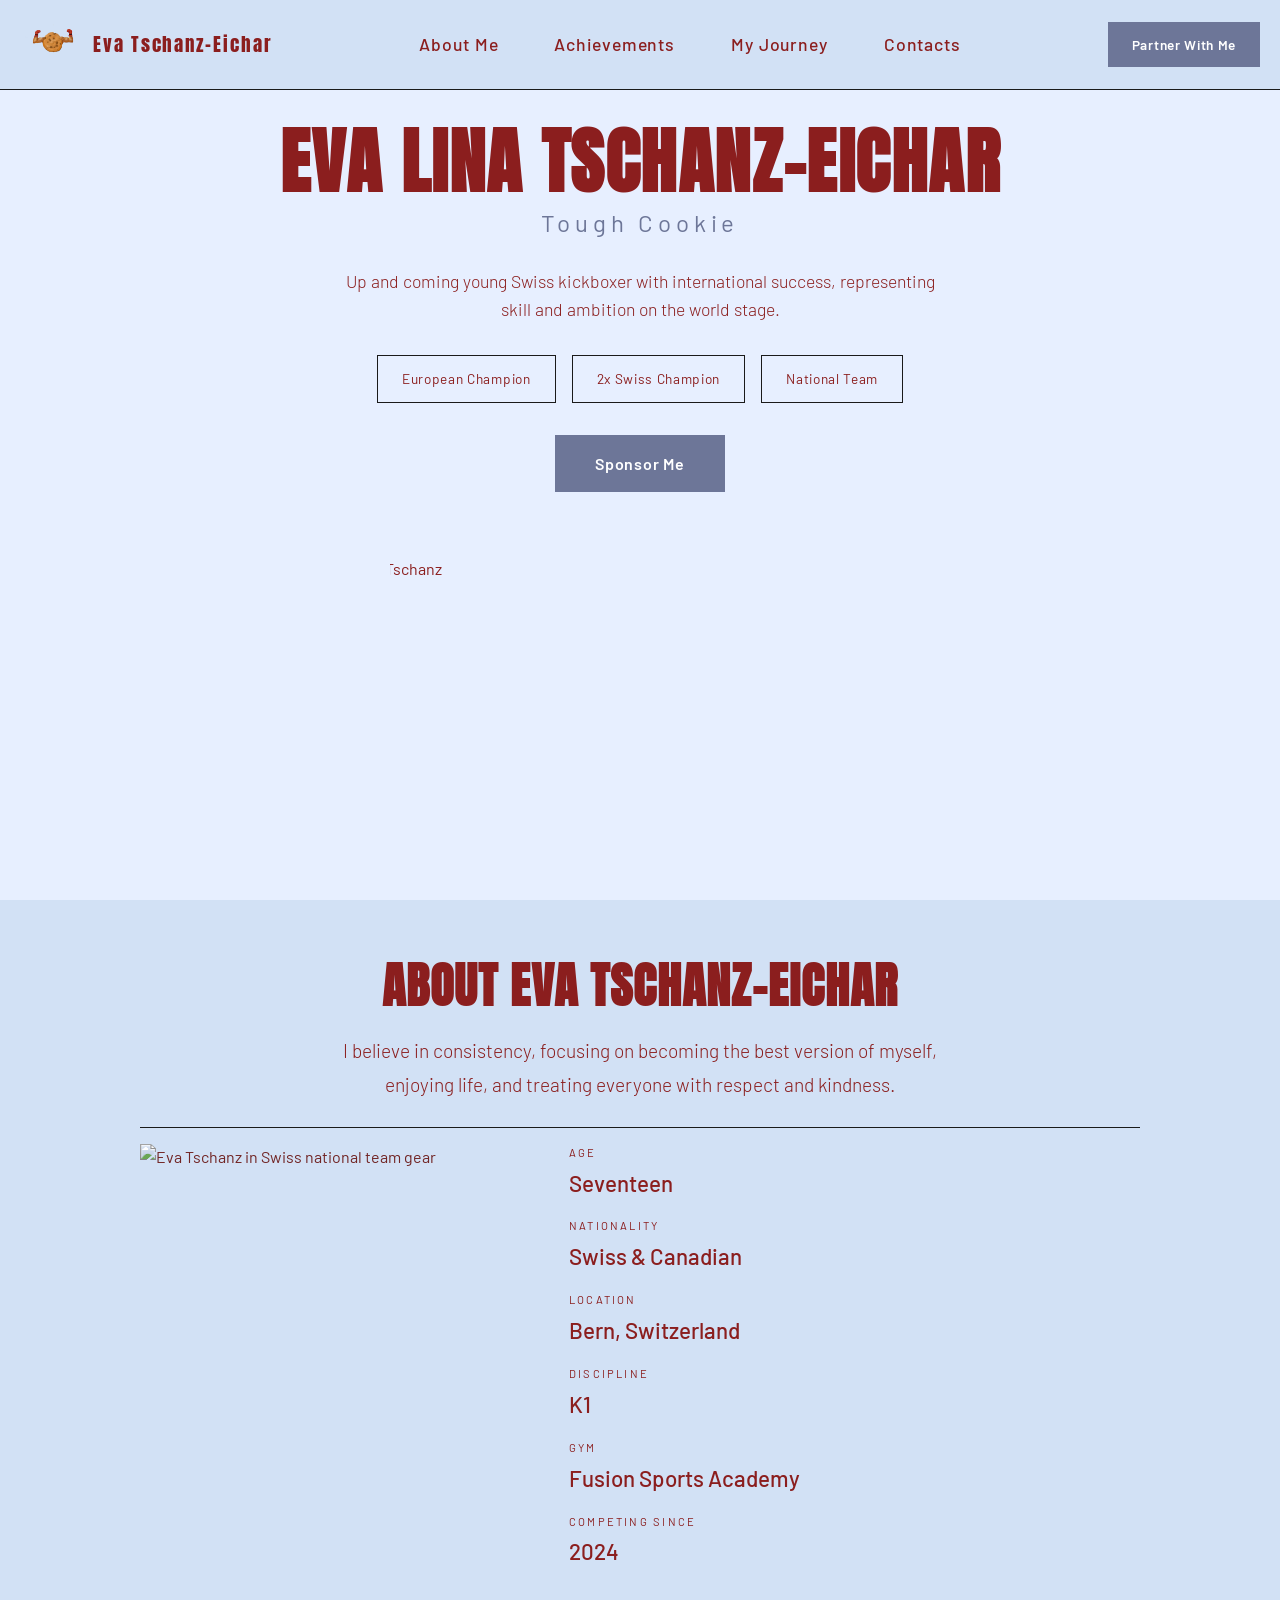
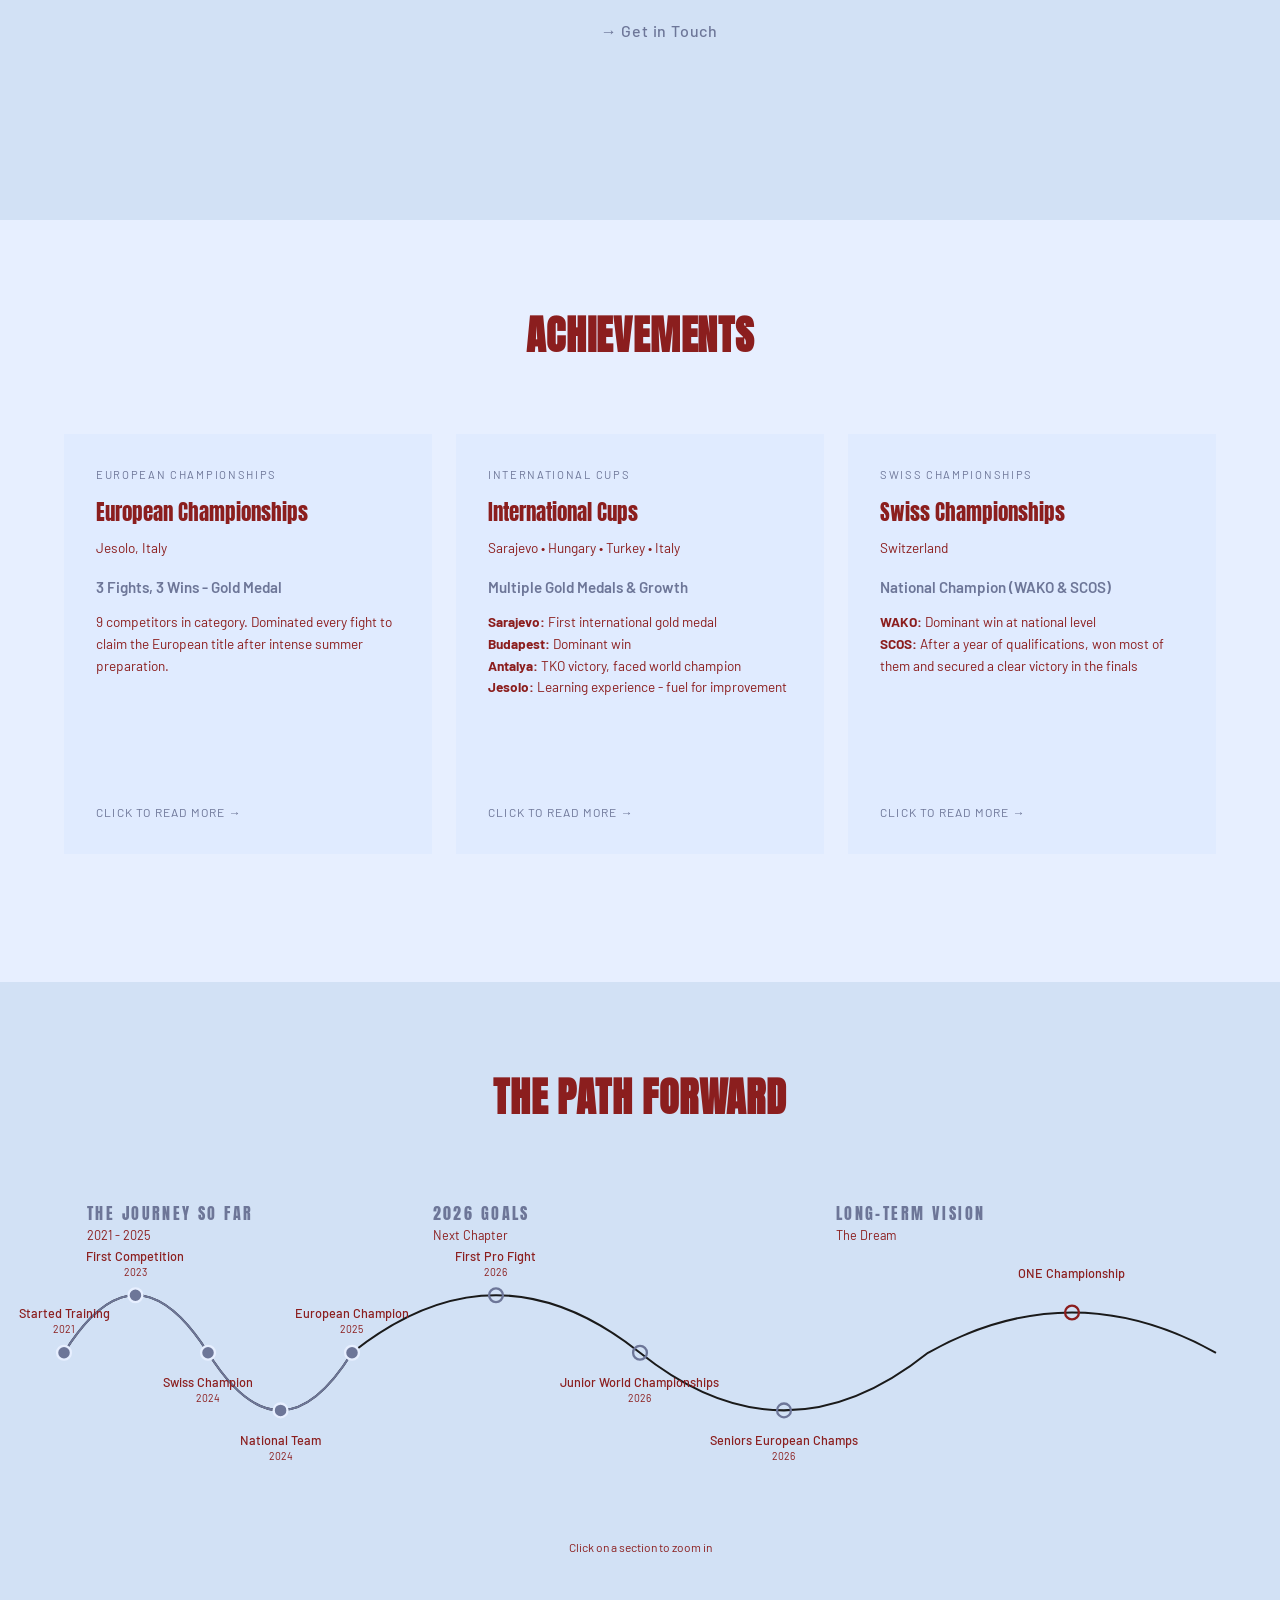
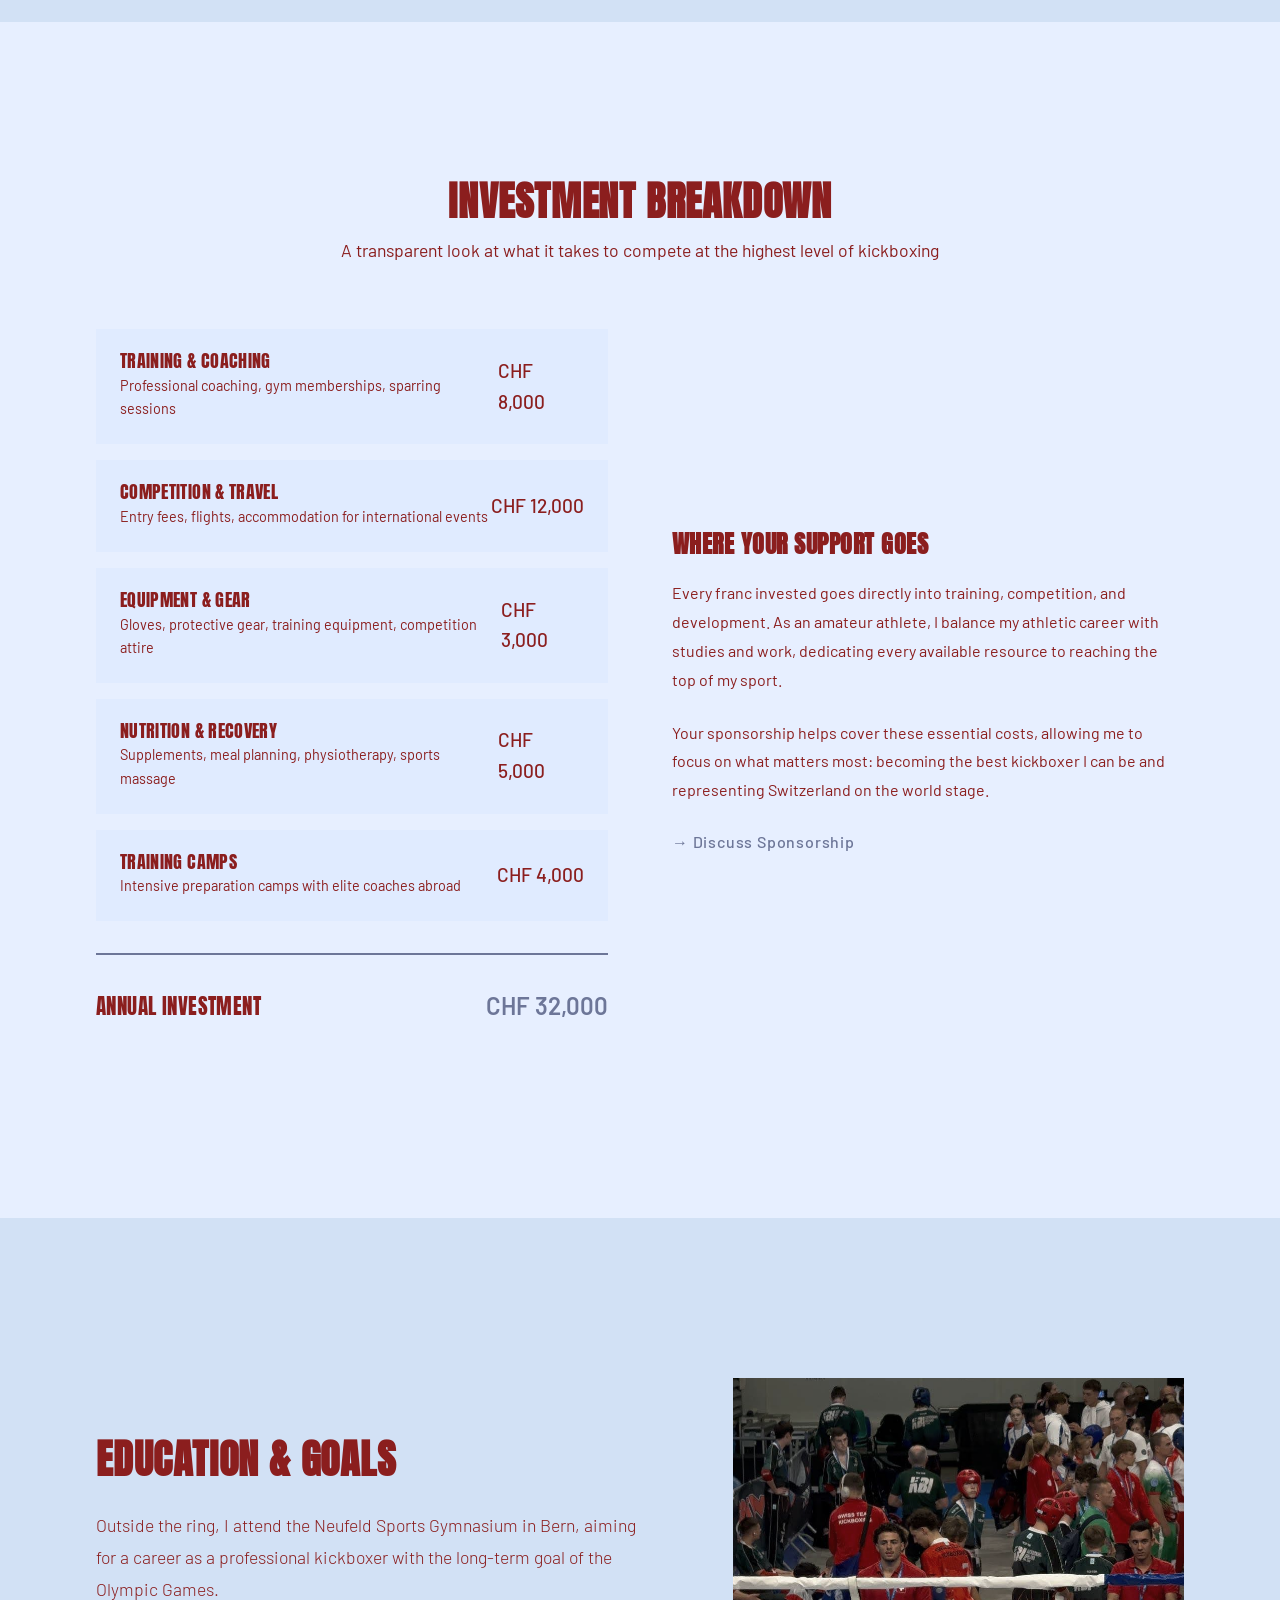
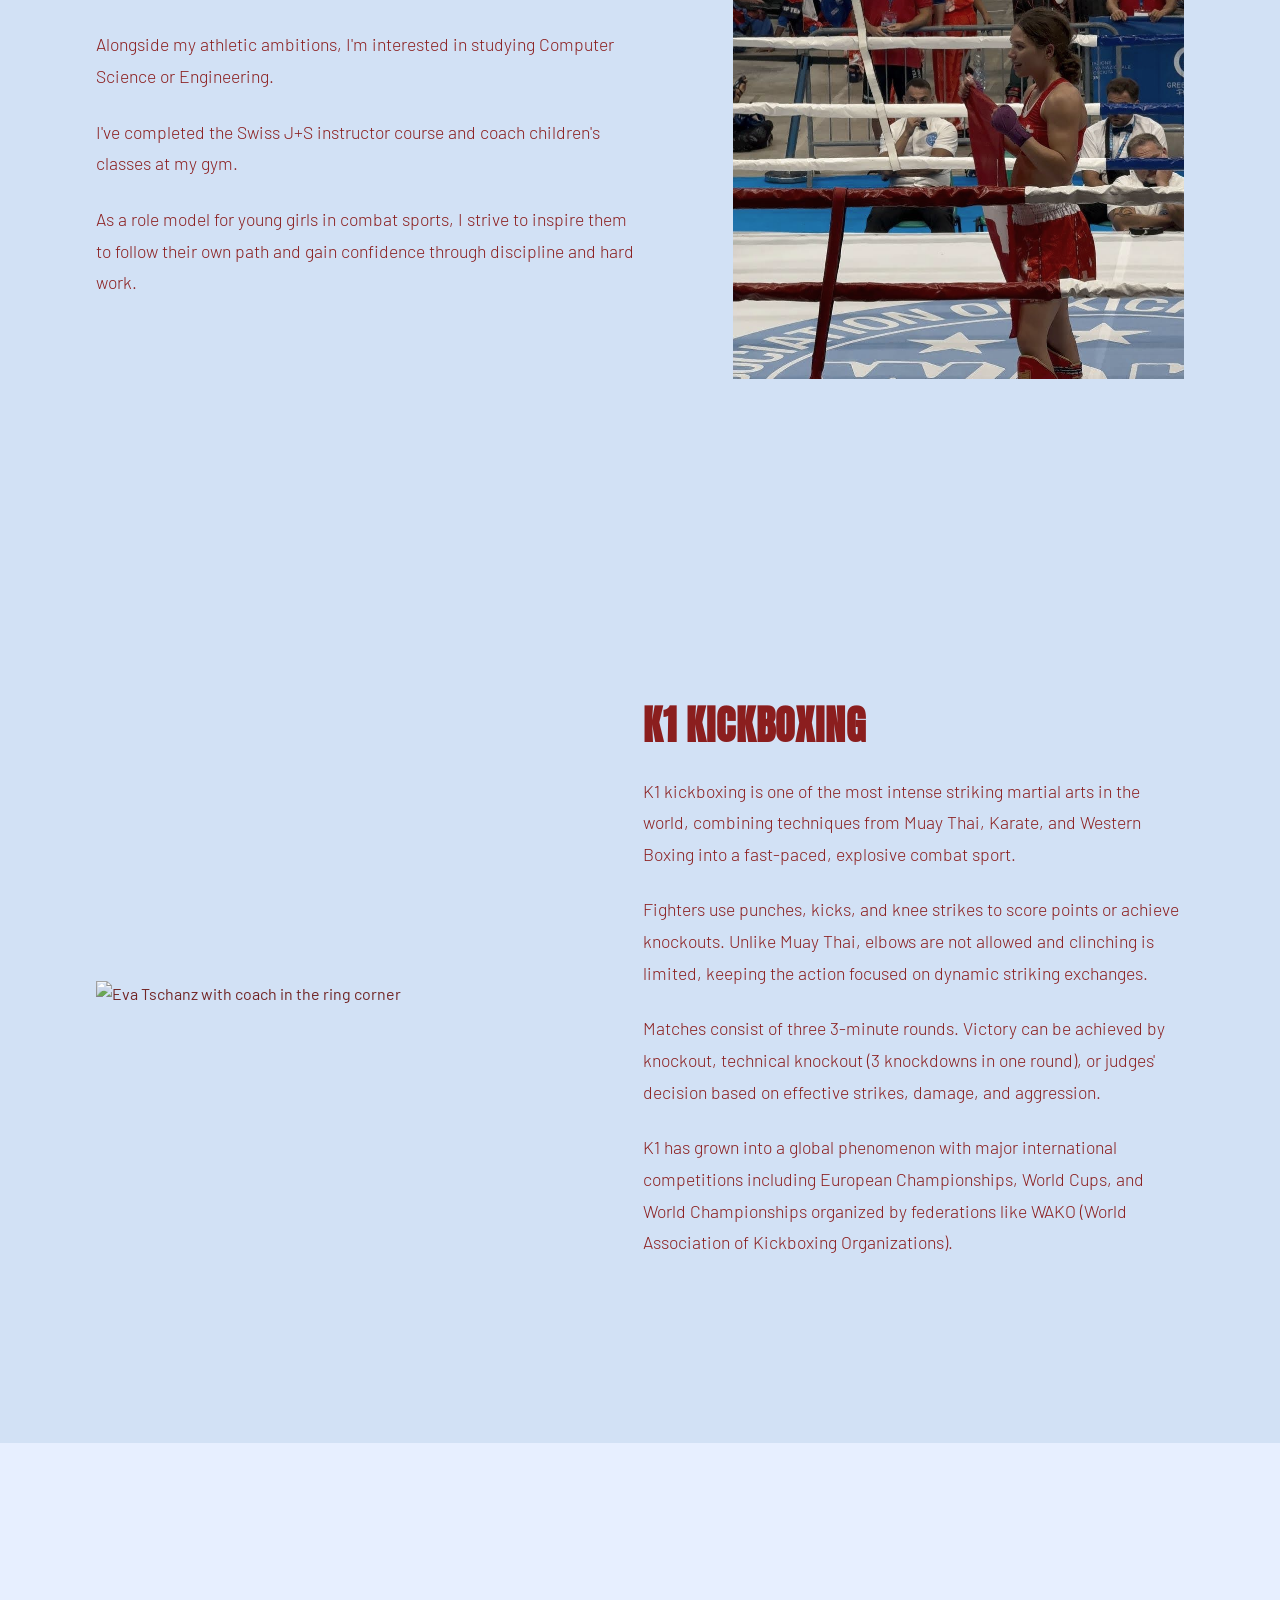
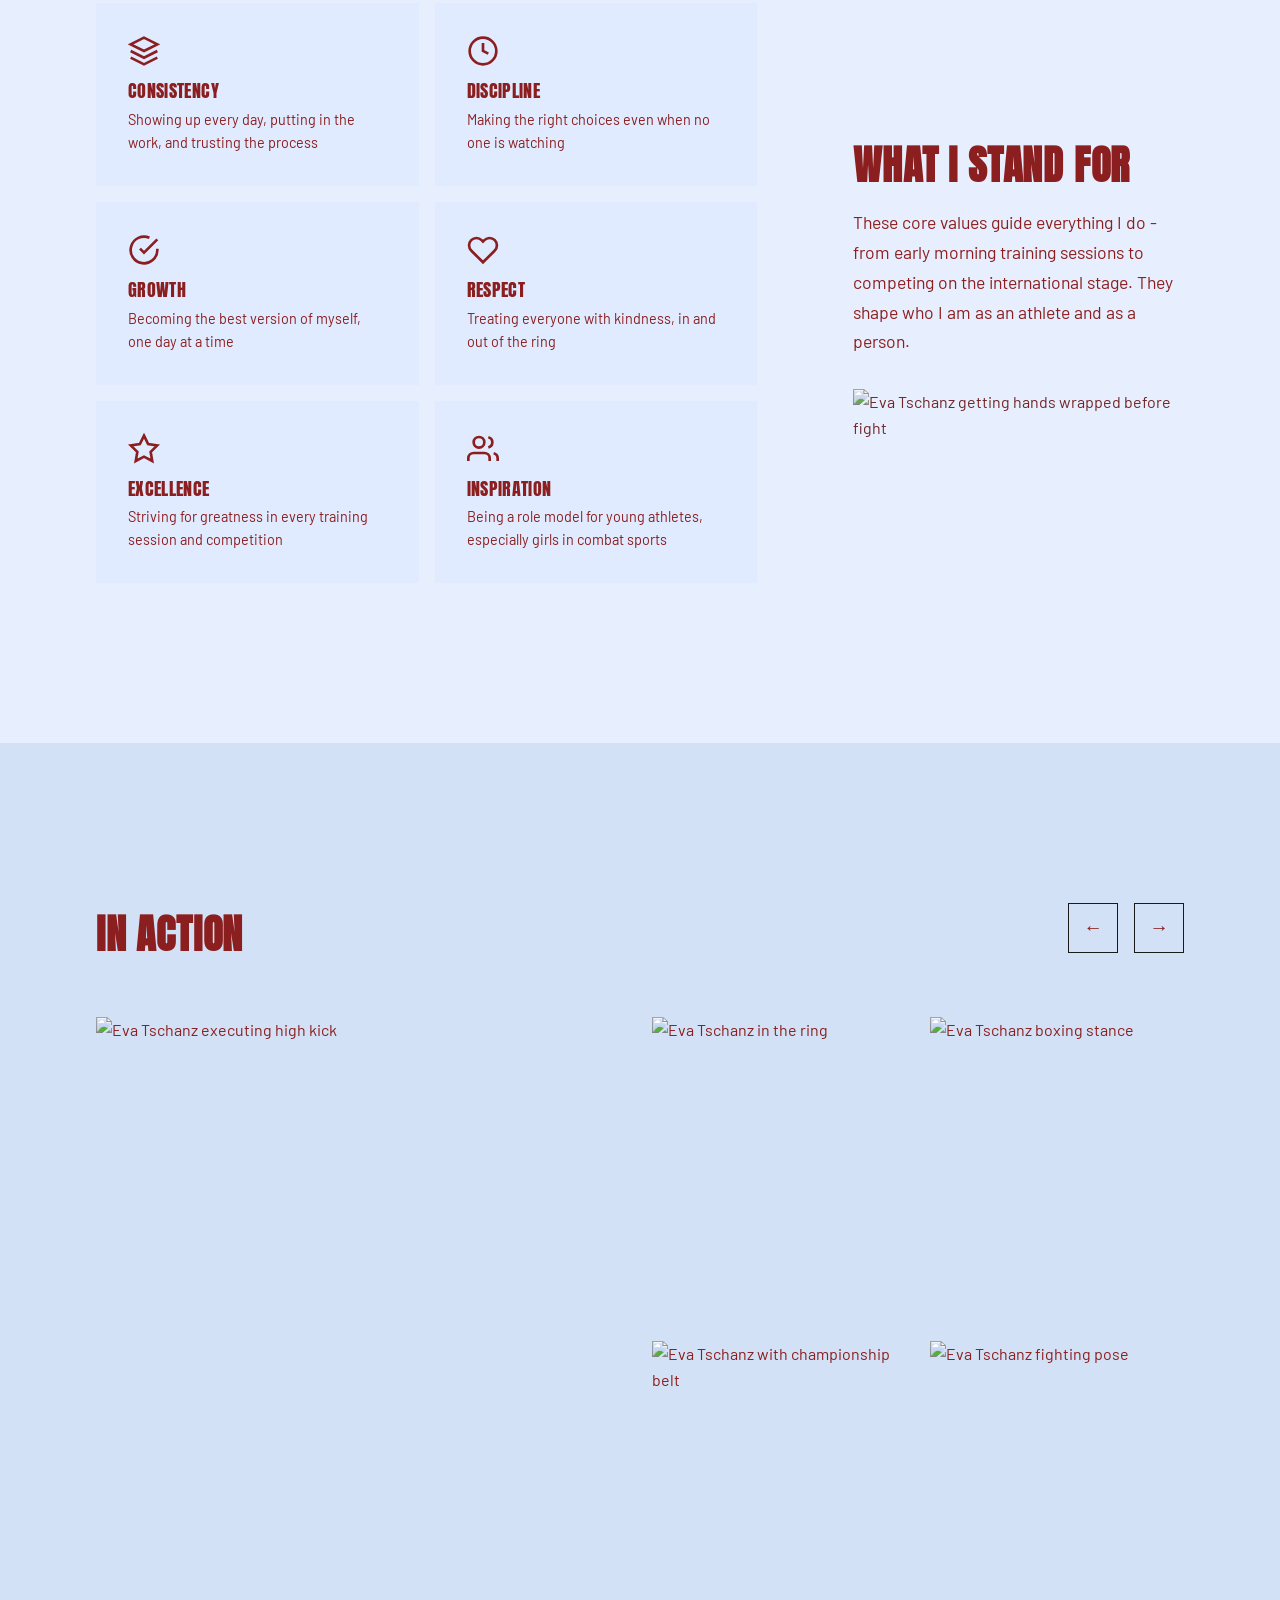
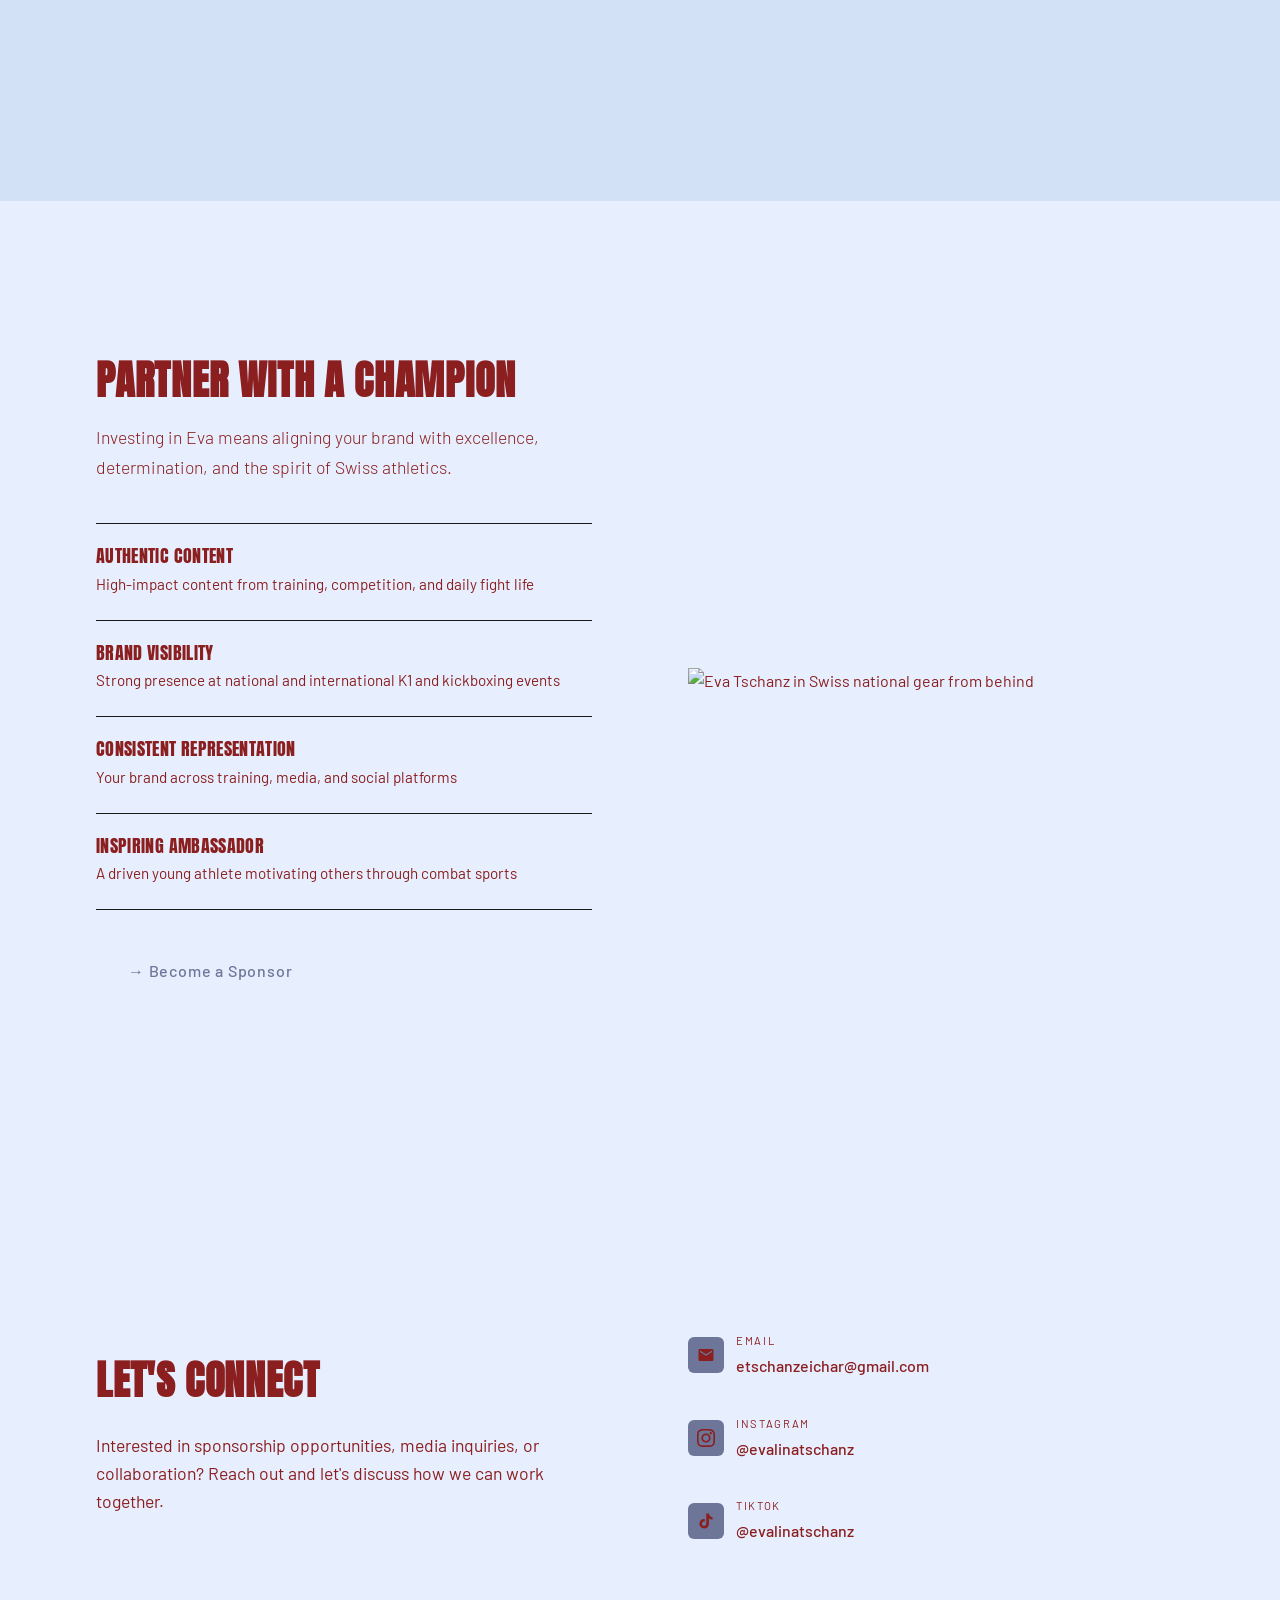
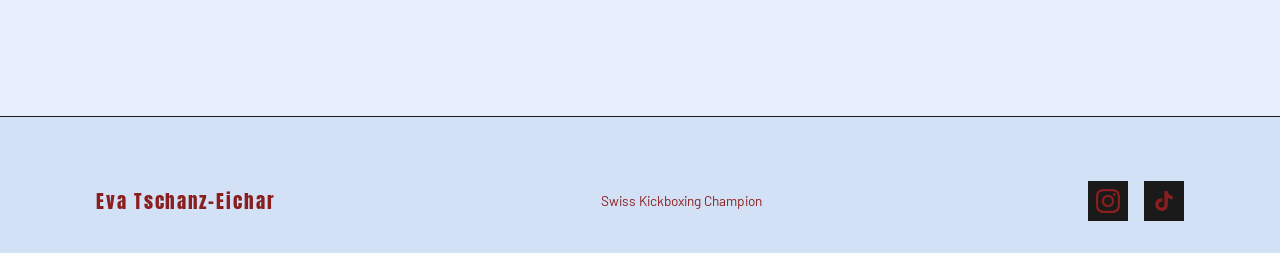
==== index.html @ 2480ad27 "changed cards" ====
<!DOCTYPE html>
<html lang="en">
<head>
    <meta charset="UTF-8">
    <meta name="viewport" content="width=device-width, initial-scale=1.0">
    <title>Eva Tschanz-Eichar | Swiss Kickboxing Champion</title>
    <link rel="preconnect" href="https://fonts.googleapis.com">
    <link rel="preconnect" href="https://fonts.gstatic.com" crossorigin>
    <link href="https://fonts.googleapis.com/css2?family=Anton&family=Barlow:wght@300;400;500;600&display=swap" rel="stylesheet">
    <style>
        :root {
            --black: #e7efff;
            --dark: #e7efff;
            --red: #6d7698;
            --red-dark: #5a6380;
            --blue: #2563eb;
            --blue-dark: #1d4ed8;
            --white: #8B1E1E;
            --gray: #8B1E1E;
            --gray-dark: #1a1a1a;
        }

        * {
            margin: 0;
            padding: 0;
            box-sizing: border-box;
        }

        html {
            scroll-behavior: smooth;
        }

        body {
            font-family: 'Barlow', sans-serif;
            background: var(--black);
            color: var(--white);
            overflow-x: hidden;
            line-height: 1.6;
        }

        /* Typography */
        h1, h2, h3 {
            font-family: 'Anton', sans-serif;
            text-transform: uppercase;
            letter-spacing: 0.02em;
            line-height: 0.95;
        }

        /* Navigation */
        nav {
            position: fixed;
            top: 0;
            left: 0;
            right: 0;
            z-index: 1000;
            padding: 0.75rem 3rem;
            display: flex;
            justify-content: space-between;
            align-items: center;
            background: #d2e1f5;
            border-bottom: 1px solid var(--gray-dark);
        }

        nav.scrolled {
            background: #d2e1f5;
        }

        .logo {
            font-family: 'Anton', sans-serif;
            font-size: 1.2rem;
            letter-spacing: 0.1em;
            display: flex;
            align-items: center;
            gap: 0.5rem;
        }

        .logo .swiss-cross {
            display: none;
        }

        .logo-img {
            height: 65px;
            width: auto;
        }

        .logo .swiss-cross::before,
        .logo .swiss-cross::after {
            content: '';
            position: absolute;
            background: var(--white);
        }

        .logo .swiss-cross::before {
            width: 8px;
            height: 18px;
            top: 5px;
            left: 10px;
        }

        .logo .swiss-cross::after {
            width: 18px;
            height: 8px;
            top: 10px;
            left: 5px;
        }

        .nav-links {
            display: flex;
            list-style: none;
            gap: 3.5rem;
        }

        .nav-links a {
            color: var(--white);
            text-decoration: none;
            font-size: 1.1rem;
            font-weight: 500;
            letter-spacing: 0.05em;
            transition: color 0.3s ease;
        }

        .nav-links a:hover {
            color: var(--red);
        }

        .nav-cta {
            display: inline-block;
            padding: 0.75rem 1.5rem;
            background: var(--red);
            color: white;
            text-decoration: none;
            font-weight: 600;
            font-size: 0.85rem;
            letter-spacing: 0.05em;
            transition: all 0.3s ease;
        }

        .nav-cta:hover {
            background: var(--white);
        }

        .menu-toggle {
            display: none;
        }

        .menu-toggle span {
            width: 25px;
            height: 2px;
            background: var(--white);
            transition: all 0.3s ease;
        }

        .menu-toggle.active span:nth-child(1) {
            transform: rotate(45deg) translate(5px, 5px);
        }

        .menu-toggle.active span:nth-child(2) {
            opacity: 0;
        }

        .menu-toggle.active span:nth-child(3) {
            transform: rotate(-45deg) translate(5px, -5px);
        }

        /* Sidebar Navigation */
        .sidebar-nav {
            position: fixed;
            top: 0;
            left: -300px;
            width: 300px;
            height: 100vh;
            background: #d2e1f5;
            z-index: 1000;
            display: flex;
            flex-direction: column;
            padding: 6rem 2rem 2rem;
            transition: left 0.3s ease;
            border-right: 1px solid var(--gray-dark);
        }

        .sidebar-nav.active {
            left: 0;
        }

        .sidebar-nav a {
            font-family: 'Anton', sans-serif;
            font-size: 1.5rem;
            color: var(--white);
            text-decoration: none;
            text-transform: uppercase;
            letter-spacing: 0.1em;
            padding: 1rem 0;
            border-bottom: 1px solid var(--gray-dark);
            transition: color 0.3s ease;
        }

        .sidebar-nav a:hover {
            color: var(--red);
        }

        .sidebar-nav .sidebar-cta {
            margin-top: 2rem;
            background: var(--red);
            padding: 1rem 2rem;
            text-align: center;
            font-size: 1rem;
            border: none;
        }

        .sidebar-overlay {
            position: fixed;
            top: 0;
            left: 0;
            right: 0;
            bottom: 0;
            background: rgba(0,0,0,0.5);
            z-index: 999;
            opacity: 0;
            visibility: hidden;
            transition: all 0.3s ease;
        }

        .sidebar-overlay.active {
            opacity: 1;
            visibility: visible;
        }

        /* Hero Section */
        .hero {
            min-height: 100vh;
            display: flex;
            flex-direction: column;
            padding: 8rem 4rem 0;
            position: relative;
            overflow: visible;
        }

        .hero-top {
            display: flex;
            flex-direction: column;
            align-items: center;
            text-align: center;
            margin-bottom: 0;
        }

        .hero-title {
            font-size: clamp(2.5rem, 6vw, 4.5rem);
            margin-bottom: 0.5rem;
            opacity: 0;
            animation: slideUp 0.8s ease 0.3s forwards;
        }

        .hero-subtitle {
            font-size: 1.5rem;
            font-weight: 400;
            letter-spacing: 0.2em;
            color: var(--red);
            margin-bottom: 1.5rem;
            opacity: 0;
            animation: slideUp 0.8s ease 0.5s forwards;
        }

        .hero-tagline {
            font-size: 1.1rem;
            font-weight: 300;
            color: var(--gray);
            max-width: 600px;
            line-height: 1.6;
            opacity: 0;
            animation: slideUp 0.8s ease 0.7s forwards;
        }

        .hero-bottom {
            display: flex;
            justify-content: center;
            align-items: center;
            margin-bottom: 4rem;
            margin-top: 4rem;
        }

        .hero-image-left,
        .hero-image-right {
            opacity: 0;
            animation: slideUp 0.8s ease 1.3s forwards;
            position: relative;
        }

        .hero-image-left::after,
        .hero-image-right::after {
            display: none;
        }

        .hero-image-left {
            max-width: 500px;
            width: 100%;
            overflow: hidden;
        }

        .hero-image-left img,
        .hero-image-right img {
            width: 120%;
            height: auto;
            display: block;
            margin-left: -10%;
            object-fit: cover;
        }

        .flipped {
            transform: scaleX(-1);
        }

        .hero-center {
            display: flex;
            flex-direction: column;
            align-items: center;
            text-align: center;
        }

        .hero-badges {
            display: flex;
            flex-direction: row;
            gap: 1rem;
            margin-bottom: 2rem;
            margin-top: 2rem;
            justify-content: center;
            opacity: 0;
            animation: slideUp 0.8s ease 0.9s forwards;
        }

        .hero-badge {
            padding: 0.75rem 1.5rem;
            border: 1px solid var(--gray-dark);
            font-size: 0.85rem;
            letter-spacing: 0.05em;
            color: var(--white);
        }

        .hero-cta {
            display: inline-block;
            padding: 1rem 2.5rem;
            background: var(--red);
            color: white;
            text-decoration: none;
            font-weight: 600;
            font-size: 1rem;
            letter-spacing: 0.05em;
            transition: all 0.3s ease;
            opacity: 0;
            animation: slideUp 0.8s ease 1.1s forwards;
        }

        .hero-cta:hover {
            background: var(--white);
        }

        .hero-image {
            position: relative;
            display: flex;
            align-items: center;
            justify-content: center;
            overflow: hidden;
        }

        .hero-image img {
            height: 100%;
            width: 100%;
            object-fit: cover;
            object-position: top center;
            opacity: 0;
            animation: fadeIn 1.2s ease 0.2s forwards;
        }

        .hero-image::before {
            content: '';
            position: absolute;
            top: 0;
            left: 0;
            right: 0;
            bottom: 0;
            background: linear-gradient(to right, var(--black) 0%, transparent 30%);
            z-index: 1;
        }

        .hero-scroll {
            position: absolute;
            bottom: 3rem;
            left: 6rem;
            display: flex;
            align-items: center;
            gap: 1rem;
            font-size: 0.75rem;
            letter-spacing: 0.2em;
            text-transform: uppercase;
            color: var(--gray);
            opacity: 0;
            animation: slideUp 0.8s ease 1.2s forwards;
        }

        .scroll-line {
            width: 60px;
            height: 1px;
            background: var(--gray);
            position: relative;
            overflow: hidden;
        }

        .scroll-line::after {
            content: '';
            position: absolute;
            width: 20px;
            height: 100%;
            background: var(--red);
            animation: scrollPulse 2s ease infinite;
        }

        @keyframes scrollPulse {
            0%, 100% { left: -20px; }
            50% { left: 60px; }
        }

        /* Alternate Section Variant (slightly lighter dark) */
        .section-alt {
            background: #d2e1f5;
        }

        /* Content Section (for standalone text sections) */
        .content-section {
            padding: 6rem 6rem;
            max-width: 900px;
            margin: 0 auto;
        }

        .content-section h2 {
            font-size: clamp(1.8rem, 4vw, 2.5rem);
            margin-bottom: 2rem;
        }

        .content-section p {
            font-size: 1.1rem;
            font-weight: 300;
            color: var(--gray);
            margin-bottom: 1.5rem;
            line-height: 1.8;
        }

        /* Full-width Section (background spans full screen, content centered) */
        .section-fullwidth {
            width: 100%;
            padding: 6rem 6rem;
        }

        .section-fullwidth-content {
            max-width: 900px;
            margin: 0 auto;
        }

        .section-fullwidth h2 {
            font-size: clamp(1.8rem, 4vw, 2.5rem);
            margin-bottom: 2rem;
        }

        .section-fullwidth p {
            font-size: 1.1rem;
            font-weight: 300;
            color: var(--gray);
            margin-bottom: 1.5rem;
            line-height: 1.8;
        }

        /* Timeline Section */
        .timeline {
            padding: 6rem 4rem;
            overflow: visible;
            position: relative;
        }

        .timeline-header {
            text-align: center;
            margin-bottom: 1rem;
        }

        .timeline-title {
            font-size: clamp(1.8rem, 4vw, 2.5rem);
        }

        .timeline-container {
            position: relative;
            width: 100%;
            max-width: 1400px;
            margin: 0 auto;
            margin-top: 4rem;
        }

        .timeline-svg {
            width: 100%;
            height: auto;
            display: block;
            overflow: visible;
        }

        .timeline-path {
            fill: none;
            stroke: var(--gray-dark);
            stroke-width: 2;
            vector-effect: non-scaling-stroke;
        }

        .timeline-path-highlight {
            fill: none;
            stroke: var(--red);
            stroke-width: 2;
            vector-effect: non-scaling-stroke;
            stroke-dasharray: 1000;
            stroke-dashoffset: 1000;
            animation: drawPath 3s ease forwards;
        }

        @keyframes drawPath {
            to {
                stroke-dashoffset: 0;
            }
        }

        /* Section clickable areas */
        .timeline-section-area {
            fill: transparent;
            cursor: pointer;
            transition: fill 0.3s ease;
        }

        .timeline-section-area:hover {
            fill: rgba(255, 255, 255, 0.03);
        }

        /* Section titles */
        .timeline-section-title {
            font-family: 'Anton', sans-serif;
            font-size: 14px;
            letter-spacing: 0.15em;
            text-transform: uppercase;
            fill: var(--red);
        }

        .timeline-section-subtitle {
            font-size: 11px;
            fill: var(--gray);
        }

        /* Timeline points */
        .timeline-point-dot {
            fill: var(--red);
            stroke: var(--black);
            stroke-width: 2;
            cursor: pointer;
            transition: transform 0.3s ease;
            transform-origin: center;
            transform-box: fill-box;
        }

        .timeline-point-dot:hover {
            transform: scale(1.3);
            filter: drop-shadow(0 0 8px var(--red));
        }

        .timeline-point-dot.future {
            fill: transparent;
            stroke: var(--red);
            stroke-width: 2;
        }

        .timeline-point-dot.goal {
            fill: transparent;
            stroke: var(--gray);
            stroke-width: 2;
        }

        .timeline-point-label {
            font-size: 11px;
            fill: var(--white);
            font-weight: 500;
        }

        .timeline-point-year {
            font-size: 9px;
            fill: var(--gray);
        }

        .timeline-point-label.goal-label {
            fill: var(--gray);
        }

        /* Zoom controls */
        .timeline-zoom-hint {
            position: absolute;
            bottom: -2rem;
            left: 50%;
            transform: translateX(-50%);
            font-size: 0.75rem;
            color: var(--gray);
            opacity: 1;
            transition: opacity 0.3s ease;
            pointer-events: none;
        }

        .timeline-container.zoomed .timeline-zoom-hint {
            opacity: 0;
        }

        .timeline-zoom-out {
            position: absolute;
            top: -3rem;
            right: 0;
            background: var(--red);
            color: var(--white);
            border: none;
            padding: 0.5rem 1rem;
            font-size: 0.75rem;
            font-family: inherit;
            text-transform: uppercase;
            letter-spacing: 0.1em;
            cursor: pointer;
            opacity: 0;
            visibility: hidden;
            transition: all 0.3s ease;
            z-index: 20;
        }

        .timeline-container.zoomed .timeline-zoom-out {
            opacity: 1;
            visibility: visible;
        }

        .timeline-zoom-out:hover {
            background: var(--red-dark);
        }

        /* Timeline navigation arrows */
        .timeline-nav {
            position: absolute;
            top: 50%;
            transform: translateY(-50%);
            background: var(--red);
            color: var(--white);
            border: none;
            width: 40px;
            height: 40px;
            font-size: 1.25rem;
            cursor: pointer;
            opacity: 0;
            visibility: hidden;
            transition: all 0.3s ease;
            z-index: 20;
            display: flex;
            align-items: center;
            justify-content: center;
        }

        .timeline-nav:hover {
            background: var(--red-dark);
        }

        .timeline-nav:disabled {
            background: var(--gray-dark);
            cursor: not-allowed;
            opacity: 0.5 !important;
        }

        .timeline-nav-prev {
            left: 0;
        }

        .timeline-nav-next {
            right: 0;
        }

        .timeline-container.zoomed .timeline-nav {
            opacity: 1;
            visibility: visible;
        }

        .timeline-container.zoomed .timeline-nav:disabled {
            visibility: visible;
        }

        /* SVG zoom states */
        .timeline-svg {
            transition: transform 0.5s ease;
            transform-origin: center center;
        }

        .timeline-container.zoomed.zoom-section-1 .timeline-svg {
            transform: scale(2.2) translateX(28%) translateY(5%);
        }

        .timeline-container.zoomed.zoom-section-2 .timeline-svg {
            transform: scale(2.2) translateX(-5%) translateY(5%);
        }

        .timeline-container.zoomed.zoom-section-3 .timeline-svg {
            transform: scale(2.2) translateX(-25%) translateY(5%);
        }

        .goal-items {
            font-size: 0.85rem;
            color: var(--gray);
            line-height: 1.8;
        }

        /* About Section */
        .about {
            padding: 4rem 6rem 10rem;
            display: flex;
            justify-content: center;
            align-items: center;
            position: relative;
            background: #d2e1f5;
        }

        .about-card {
            padding: 0;
            max-width: 1000px;
            width: 100%;
            position: relative;
            z-index: 1;
        }

        .about-header {
            text-align: center;
            margin-bottom: 1.5rem;
        }

        .about-icon {
            width: 60px;
            height: 60px;
            background: var(--red);
            border-radius: 50%;
            display: flex;
            align-items: center;
            justify-content: center;
            margin: 0 auto 2rem;
            color: var(--white);
        }

        .about-icon svg {
            width: 28px;
            height: 28px;
        }

        .section-label {
            font-size: 0.8rem;
            font-weight: 600;
            letter-spacing: 0.3em;
            text-transform: uppercase;
            color: var(--red);
            margin-bottom: 1.5rem;
            display: flex;
            align-items: center;
            gap: 1rem;
        }

        .section-label::before {
            content: '';
            width: 40px;
            height: 2px;
            background: var(--red);
        }

        .about-title {
            font-size: clamp(2rem, 5vw, 3rem);
            margin-bottom: 1.5rem;
        }

        .about-text {
            font-size: 1.2rem;
            font-weight: 300;
            color: var(--gray);
            max-width: 600px;
            margin-left: auto;
            margin-right: auto;
            line-height: 1.8;
        }

        .about-bottom {
            display: grid;
            grid-template-columns: 1fr 1.5fr;
            gap: 3rem;
            align-items: start;
            padding-top: 1rem;
            border-top: 1px solid var(--gray-dark);
        }

        .about-image img {
            width: 100%;
            aspect-ratio: 3/4;
            object-fit: cover;
            filter: grayscale(30%);
            transition: all 0.5s ease;
        }

        .about-image img:hover {
            filter: grayscale(0%);
        }

        .about-info {
            text-align: left;
        }

        .about-details {
            display: flex;
            flex-direction: column;
            gap: 1rem;
        }

        .detail-item {
            display: flex;
            flex-direction: column;
            gap: 0.25rem;
            text-align: left;
        }

        .detail-label {
            font-size: 0.7rem;
            letter-spacing: 0.2em;
            text-transform: uppercase;
            color: var(--gray);
        }

        .detail-value {
            font-size: 1.4rem;
            font-weight: 500;
        }

        .about-cta {
            display: block;
            background: transparent;
            color: #6d7698;
            padding: 1rem 0;
            text-decoration: none;
            font-weight: 500;
            font-size: 1rem;
            letter-spacing: 0.05em;
            margin-top: 2rem;
            margin-left: 2rem;
            transition: all 0.3s ease;
            border: none;
        }

        .about-cta:hover {
            color: var(--red);
        }

        /* Values Section */
        .values {
            padding: 10rem 6rem;
            background: var(--dark);
        }

        .values-content {
            display: grid;
            grid-template-columns: 2fr 1fr;
            gap: 6rem;
            align-items: center;
        }

        .values-grid {
            display: grid;
            grid-template-columns: repeat(2, 1fr);
            gap: 1rem;
        }

        .value-item {
            padding: 2rem;
            background: hsl(220, 100%, 94%);
        }

        .value-item:nth-child(2n) {
        }

        .value-item:nth-child(5),
        .value-item:nth-child(6) {
        }

        .value-icon {
            width: 32px;
            height: 32px;
            color: var(--white);
            margin-bottom: 1rem;
        }

        .value-icon svg {
            width: 32px;
            height: 32px;
        }

        .value-item h3 {
            font-size: 1.1rem;
            font-weight: 500;
            margin-bottom: 0.5rem;
            color: var(--white);
        }

        .value-item p {
            font-size: 0.9rem;
            color: var(--gray);
            line-height: 1.6;
        }

        .values-text h2 {
            font-size: clamp(1.8rem, 4vw, 2.5rem);
            margin-bottom: 1.5rem;
        }

        .values-text p {
            font-size: 1.1rem;
            color: var(--gray);
            line-height: 1.7;
            margin-bottom: 2rem;
        }

        .values-link {
            display: inline-block;
            color: var(--white);
            text-decoration: none;
            font-size: 1rem;
            font-weight: 400;
            transition: color 0.3s ease;
        }

        .values-link:hover {
            color: var(--red);
        }

        .values-image {
            margin-top: 2rem;
            max-width: 100%;
        }

        .values-image img {
            width: 100%;
            aspect-ratio: 4/3;
            object-fit: cover;
            filter: grayscale(30%);
            transition: filter 0.3s ease;
        }

        .values-image img:hover {
            filter: grayscale(0%);
        }

        /* Kickboxing Section */
        .kickboxing {
            padding: 10rem 6rem;
            display: grid;
            grid-template-columns: 1fr 1.2fr;
            gap: 6rem;
            align-items: center;
        }

        .kickboxing-content {
            position: relative;
            z-index: 1;
        }

        .kickboxing-title {
            font-size: clamp(1.8rem, 4vw, 2.5rem);
            margin-bottom: 2rem;
        }

        .kickboxing-text {
            font-size: 1.1rem;
            font-weight: 300;
            color: var(--gray);
            margin-bottom: 1.5rem;
            line-height: 1.8;
        }

        .kickboxing-image {
            position: relative;
        }

        .kickboxing-image img {
            width: 100%;
            aspect-ratio: 3/4;
            object-fit: cover;
            filter: grayscale(30%);
            transition: all 0.5s ease;
        }

        .kickboxing-image img:hover {
            filter: grayscale(0%);
            transform: scale(1.02);
        }

        /* Education Section */
        .education {
            padding: 10rem 6rem;
            display: grid;
            grid-template-columns: 1.2fr 1fr;
            gap: 6rem;
            align-items: center;
        }

        .education-content {
            position: relative;
            z-index: 1;
        }

        .education-title {
            font-size: clamp(1.8rem, 4vw, 2.5rem);
            margin-bottom: 2rem;
        }

        .education-text {
            font-size: 1.1rem;
            font-weight: 300;
            color: var(--gray);
            margin-bottom: 1.5rem;
            line-height: 1.8;
        }

        .education-image {
            position: relative;
        }

        .education-image img {
            width: 100%;
            aspect-ratio: 3/4;
            object-fit: cover;
            filter: grayscale(30%);
            transition: all 0.5s ease;
        }

        .education-image img:hover {
            filter: grayscale(0%);
            transform: scale(1.02);
        }

        /* Achievements Section */
        .achievements {
            padding: 6rem 0;
            background: var(--dark);
            position: relative;
            overflow: hidden;
        }

        .achievements-header {
            text-align: center;
            padding: 0 2rem;
            margin-bottom: 3rem;
        }

        .achievements-title {
            font-size: clamp(1.8rem, 4vw, 2.5rem);
        }

        .achievements-carousel {
            display: flex;
            gap: 1.5rem;
            padding: 2rem 4rem;
            justify-content: center;
        }

        .achievement-card {
            flex: 1;
            min-height: 420px;
            background: hsl(220, 100%, 94%);
            border: none;
            padding: 2rem;
            cursor: pointer;
            transition: all 0.3s ease;
            position: relative;
            display: flex;
            flex-direction: column;
        }

        .achievement-card:hover {
            background: hsl(220, 100%, 91%);
            transform: translateY(-5px);
        }

        .achievement-card .card-category {
            font-size: 0.7rem;
            text-transform: uppercase;
            letter-spacing: 0.15em;
            color: var(--red);
            margin-bottom: 0.75rem;
        }

        .achievement-card .card-title {
            font-family: 'Anton', sans-serif;
            font-size: 1.3rem;
            margin-bottom: 0.5rem;
        }

        .achievement-card .card-location {
            font-size: 0.85rem;
            color: var(--gray);
            margin-bottom: 1rem;
        }

        .achievement-card .card-result {
            font-size: 0.95rem;
            font-weight: 600;
            color: var(--red);
            margin-bottom: 0.75rem;
        }

        .achievement-card .card-preview {
            font-size: 0.85rem;
            color: var(--gray);
            line-height: 1.6;
            flex-grow: 1;
        }

        .achievement-card .card-preview strong {
            color: var(--white);
        }

        .achievement-card .card-expand {
            font-size: 0.75rem;
            color: var(--red);
            margin-top: 1.5rem;
            text-transform: uppercase;
            letter-spacing: 0.1em;
        }

        /* Modal for expanded card */
        .achievement-modal {
            position: fixed;
            inset: 0;
            background: rgba(0,0,0,0.9);
            z-index: 2000;
            display: flex;
            align-items: center;
            justify-content: center;
            padding: 2rem;
            opacity: 0;
            visibility: hidden;
            transition: all 0.3s ease;
        }

        .achievement-modal.active {
            opacity: 1;
            visibility: visible;
        }

        .modal-content {
            background: var(--dark);
            max-width: 600px;
            width: 100%;
            padding: 3rem;
            position: relative;
            border: 1px solid var(--red);
            transform: scale(0.9);
            transition: transform 0.3s ease;
        }

        .achievement-modal.active .modal-content {
            transform: scale(1);
        }

        .modal-close {
            position: absolute;
            top: 1rem;
            right: 1rem;
            background: none;
            border: none;
            color: var(--white);
            font-size: 1.5rem;
            cursor: pointer;
            padding: 0.5rem;
            line-height: 1;
        }

        .modal-close:hover {
            color: var(--red);
        }

        .modal-category {
            font-size: 0.75rem;
            text-transform: uppercase;
            letter-spacing: 0.2em;
            color: var(--red);
            margin-bottom: 1rem;
        }

        .modal-title {
            font-family: 'Anton', sans-serif;
            font-size: 2rem;
            margin-bottom: 0.5rem;
        }

        .modal-location {
            font-size: 1rem;
            color: var(--gray);
            margin-bottom: 1.5rem;
        }

        .modal-result {
            font-size: 1.1rem;
            font-weight: 600;
            color: var(--red);
            margin-bottom: 1.5rem;
            padding-bottom: 1.5rem;
            border-bottom: 1px solid var(--gray-dark);
        }

        .modal-description {
            font-size: 1rem;
            line-height: 1.8;
            color: var(--gray);
            white-space: pre-line;
        }

        .modal-quote {
            font-style: italic;
            border-left: 3px solid var(--red);
            padding-left: 1.5rem;
            margin-top: 1.5rem;
            color: var(--white);
        }

        /* Gallery Section */
        .gallery {
            padding: 10rem 6rem;
            position: relative;
        }

        .gallery-header {
            display: flex;
            justify-content: space-between;
            align-items: flex-end;
            margin-bottom: 4rem;
        }

        .gallery-title {
            font-size: clamp(1.8rem, 4vw, 2.5rem);
        }

        .gallery-nav {
            display: flex;
            gap: 1rem;
        }

        .gallery-nav button {
            width: 50px;
            height: 50px;
            background: transparent;
            border: 1px solid var(--gray-dark);
            color: var(--white);
            cursor: pointer;
            font-size: 1.2rem;
            transition: all 0.3s ease;
        }

        .gallery-nav button:hover {
            background: var(--red);
            border-color: var(--red);
        }

        .gallery-grid {
            display: grid;
            grid-template-columns: repeat(4, 1fr);
            grid-template-rows: repeat(2, 300px);
            gap: 1.5rem;
        }

        .gallery-item {
            position: relative;
            overflow: hidden;
            cursor: pointer;
        }

        .gallery-item:nth-child(1) {
            grid-column: span 2;
            grid-row: span 2;
        }

        .gallery-item img {
            width: 100%;
            height: 100%;
            object-fit: cover;
            transition: transform 0.6s ease;
        }

        .gallery-item:hover img {
            transform: scale(1.1);
        }

        .gallery-item::after {
            content: '';
            position: absolute;
            inset: 0;
            background: linear-gradient(to top, rgba(0,0,0,0.7) 0%, transparent 50%);
            opacity: 0;
            transition: opacity 0.3s ease;
        }

        .gallery-item:hover::after {
            opacity: 1;
        }

        /* Sponsorship Section */
        .sponsorship {
            padding: 10rem 6rem;
            background: var(--dark);
            position: relative;
            overflow: hidden;
        }

        .sponsorship-content {
            display: grid;
            grid-template-columns: 1fr 1fr;
            gap: 6rem;
            align-items: center;
            position: relative;
            z-index: 1;
        }

        .sponsorship-text h2 {
            font-size: clamp(1.8rem, 4vw, 2.5rem);
            margin-bottom: 1.5rem;
        }

        .sponsorship-intro {
            font-size: 1.1rem;
            font-weight: 300;
            margin-bottom: 2.5rem;
            color: var(--gray);
            line-height: 1.7;
        }

        .sponsor-features {
            display: flex;
            flex-direction: column;
        }

        .sponsor-feature {
            padding: 1.5rem 0;
            border-bottom: 1px solid var(--gray-dark);
        }

        .sponsor-feature:first-child {
            border-top: 1px solid var(--gray-dark);
        }

        .sponsor-feature h3 {
            font-size: 1.1rem;
            font-weight: 400;
            margin-bottom: 0.5rem;
            color: var(--white);
        }

        .sponsor-feature p {
            font-size: 0.95rem;
            color: var(--gray);
            line-height: 1.5;
        }

        .sponsor-cta {
            display: inline-block;
            color: #6d7698;
            padding: 1rem 0;
            text-decoration: none;
            font-weight: 500;
            font-size: 1rem;
            letter-spacing: 0.05em;
            margin-top: 2rem;
            margin-left: 2rem;
            transition: all 0.3s ease;
        }

        .sponsor-cta:hover {
            color: var(--red);
        }

        .sponsorship-image img {
            width: 100%;
            aspect-ratio: 3/4;
            object-fit: cover;
        }

        /* Budget Section */
        .budget {
            padding: 10rem 6rem;
            background: var(--black);
        }

        .budget-header {
            text-align: center;
            margin-bottom: 4rem;
        }

        .budget-header h2 {
            font-size: clamp(1.8rem, 4vw, 2.5rem);
            margin-bottom: 1rem;
        }

        .budget-header p {
            color: var(--gray);
            font-size: 1.1rem;
            max-width: 600px;
            margin: 0 auto;
            line-height: 1.7;
        }

        .budget-content {
            display: grid;
            grid-template-columns: 1fr 1fr;
            gap: 4rem;
            max-width: 1200px;
            margin: 0 auto;
        }

        .budget-items {
            display: flex;
            flex-direction: column;
        }

        .budget-item {
            display: flex;
            justify-content: space-between;
            align-items: center;
            padding: 1.5rem;
            background: hsl(220, 100%, 94%);
            margin-bottom: 1rem;
        }

        .budget-item:first-child {
        }

        .budget-item-info h3 {
            font-size: 1.1rem;
            font-weight: 400;
            margin-bottom: 0.25rem;
            color: var(--white);
        }

        .budget-item-info p {
            font-size: 0.9rem;
            color: var(--gray);
        }

        .budget-item-amount {
            font-size: 1.2rem;
            font-weight: 500;
            color: var(--white);
        }

        .budget-total {
            display: flex;
            justify-content: space-between;
            align-items: center;
            padding: 2rem 0;
            margin-top: 1rem;
            border-top: 2px solid var(--red);
        }

        .budget-total h3 {
            font-size: 1.3rem;
            font-weight: 500;
            color: var(--white);
        }

        .budget-total-amount {
            font-size: 1.5rem;
            font-weight: 600;
            color: var(--red);
        }

        .budget-summary {
            display: flex;
            flex-direction: column;
            justify-content: center;
        }

        .budget-summary h3 {
            font-size: 1.5rem;
            margin-bottom: 1.5rem;
            color: var(--white);
        }

        .budget-summary p {
            color: var(--gray);
            line-height: 1.8;
            margin-bottom: 1.5rem;
        }

        .budget-cta {
            display: inline-block;
            color: #6d7698;
            text-decoration: none;
            font-weight: 500;
            font-size: 1rem;
            letter-spacing: 0.05em;
            transition: all 0.3s ease;
        }

        .budget-cta:hover {
            color: var(--red);
        }

        /* Contact Section */
        .contact {
            padding: 10rem 6rem;
            width: 100%;
        }

        .contact-info {
            max-width: 1200px;
            margin: 0 auto;
            display: grid;
            grid-template-columns: 1fr 1fr;
            gap: 4rem;
            align-items: center;
        }

        .contact-text {
            text-align: left;
        }

        .contact-info h2 {
            font-size: clamp(1.8rem, 4vw, 2.5rem);
            margin-bottom: 2rem;
        }

        .contact-info p {
            font-size: 1.1rem;
            color: var(--gray);
            margin-bottom: 0;
        }

        .contact-links {
            display: flex;
            flex-direction: column;
            gap: 0.75rem;
        }

        .contact-link {
            display: flex;
            align-items: center;
            gap: 0.75rem;
            padding: 0.75rem 1rem;
            background: var(--dark);
            text-decoration: none;
            color: var(--white);
            transition: all 0.3s ease;
        }

        .contact-link:hover {
            background: var(--gray-dark);
            transform: translateX(10px);
        }

        .contact-link-icon {
            width: 36px;
            height: 36px;
            background: var(--red);
            display: flex;
            align-items: center;
            justify-content: center;
            font-size: 1rem;
            color: var(--white);
            border-radius: 6px;
            flex-shrink: 0;
        }

        .contact-link-icon svg {
            width: 18px;
            height: 18px;
        }

        .contact-link-text {
            flex: 1;
        }

        .contact-link-label {
            font-size: 0.7rem;
            letter-spacing: 0.15em;
            text-transform: uppercase;
            color: var(--gray);
            margin-bottom: 0.2rem;
        }

        .contact-link-value {
            font-size: 1rem;
            font-weight: 500;
        }

        .contact-form {
            background: var(--dark);
            padding: 3rem;
        }

        .contact-form h3 {
            font-size: 1.5rem;
            margin-bottom: 2rem;
        }

        .form-group {
            margin-bottom: 1.5rem;
        }

        .form-group label {
            display: block;
            font-size: 0.75rem;
            letter-spacing: 0.15em;
            text-transform: uppercase;
            color: var(--gray);
            margin-bottom: 0.5rem;
        }

        .form-group input,
        .form-group textarea {
            width: 100%;
            padding: 1rem;
            background: var(--black);
            border: 1px solid var(--gray-dark);
            color: var(--white);
            font-family: inherit;
            font-size: 1rem;
            transition: border-color 0.3s ease;
        }

        .form-group input:focus,
        .form-group textarea:focus {
            outline: none;
            border-color: var(--red);
        }

        .form-group textarea {
            min-height: 150px;
            resize: vertical;
        }

        .form-submit {
            width: 100%;
            padding: 1.25rem;
            background: var(--red);
            border: none;
            color: var(--white);
            font-family: inherit;
            font-weight: 700;
            font-size: 0.9rem;
            letter-spacing: 0.15em;
            text-transform: uppercase;
            cursor: pointer;
            transition: background 0.3s ease;
        }

        .form-submit:hover {
            background: var(--red-dark);
        }

        /* Footer */
        footer {
            padding: 4rem 6rem;
            border-top: 1px solid var(--gray-dark);
            display: flex;
            justify-content: space-between;
            align-items: center;
            background: #d2e1f5;
        }

        .footer-logo {
            font-family: 'Anton', sans-serif;
            font-size: 1.2rem;
            letter-spacing: 0.1em;
        }

        .footer-text {
            font-size: 0.85rem;
            color: var(--gray);
        }

        .footer-social {
            display: flex;
            gap: 1rem;
        }

        .footer-social a {
            width: 40px;
            height: 40px;
            background: var(--gray-dark);
            display: flex;
            align-items: center;
            justify-content: center;
            color: var(--white);
            text-decoration: none;
            transition: background 0.3s ease;
        }

        .footer-social a:hover {
            background: var(--red);
        }

        /* Animations */
        @keyframes slideUp {
            from {
                opacity: 0;
                transform: translateY(30px);
            }
            to {
                opacity: 1;
                transform: translateY(0);
            }
        }

        @keyframes fadeIn {
            from { opacity: 0; }
            to { opacity: 1; }
        }

        .reveal {
            opacity: 0;
            transform: translateY(40px);
            transition: all 0.8s ease;
        }

        .reveal.active {
            opacity: 1;
            transform: translateY(0);
        }

        /* Print Styles */
        @media print {
            @page {
                size: A4 portrait;
                margin: 15mm;
            }

            * {
                -webkit-print-color-adjust: exact !important;
                print-color-adjust: exact !important;
                color-adjust: exact !important;
            }

            body {
                background: white !important;
                color: #1a1a1a !important;
                font-size: 11pt;
                line-height: 1.4;
            }

            nav, .hero-scroll, .gallery, .gallery-nav, .contact-form, footer, .nav-cta {
                display: none !important;
            }

            .hero {
                display: block !important;
                min-height: auto !important;
                page-break-after: always;
                padding: 0;
                background: white !important;
            }

            .hero-content {
                padding: 0 !important;
                text-align: center;
            }

            .hero-subtitle {
                color: #e63946 !important;
                animation: none !important;
                opacity: 1 !important;
                font-size: 10pt;
            }

            .hero-title {
                font-size: 48pt !important;
                color: #1a1a1a !important;
                animation: none !important;
                opacity: 1 !important;
                margin-bottom: 1rem;
            }

            .hero-title span {
                color: #e63946 !important;
            }

            .hero-tagline {
                color: #666 !important;
                animation: none !important;
                opacity: 1 !important;
                max-width: none;
                font-size: 12pt;
            }

            .hero-stats {
                justify-content: center;
                animation: none !important;
                opacity: 1 !important;
                margin-top: 2rem;
            }

            .stat-number {
                color: #e63946 !important;
                font-size: 28pt;
            }

            .stat-label {
                color: #666 !important;
            }

            .hero-image {
                display: block !important;
                margin: 2rem auto;
                max-width: 60%;
            }

            .hero-image::before {
                display: none !important;
            }

            .hero-image img {
                animation: none !important;
                opacity: 1 !important;
                aspect-ratio: 3/4;
                object-fit: cover;
            }

            .about {
                display: block !important;
                padding: 2rem !important;
                page-break-after: always;
            }

            .about-card {
                padding: 0 !important;
            }

            .about-header {
                text-align: center;
                margin-bottom: 2rem;
            }

            .about-icon {
                background: #e63946 !important;
            }

            .about-title {
                font-size: 28pt !important;
                color: #1a1a1a !important;
            }

            .about-text {
                color: #444 !important;
            }

            .about-bottom {
                display: flex !important;
                gap: 2rem;
            }

            .about-image {
                width: 40%;
            }

            .about-image img {
                filter: none !important;
            }

            .about-info {
                width: 60%;
            }

            .about-details {
                border-top: none !important;
            }

            .about-cta {
                display: none !important;
            }

            .detail-label {
                color: #888 !important;
            }

            .detail-value {
                color: #1a1a1a !important;
            }

            .achievements {
                background: white !important;
                padding: 0 !important;
                page-break-after: always;
            }

            .achievements-header {
                padding: 0 !important;
                margin-bottom: 2rem !important;
            }

            .achievements-title {
                font-size: 28pt !important;
                color: #1a1a1a !important;
            }

            .belt-showcase {
                display: block !important;
                padding: 0 !important;
            }

            .belt-image {
                display: none !important;
            }

            .achievements-list {
                gap: 1rem !important;
            }

            .achievement-item {
                background: #e7efff !important;
                border-left: 3px solid #e63946 !important;
                padding: 1rem !important;
                page-break-inside: avoid;
            }

            .achievement-year {
                color: #e63946 !important;
                font-size: 16pt;
            }

            .achievement-title {
                color: #1a1a1a !important;
            }

            .achievement-desc {
                color: #666 !important;
            }

            .sponsorship {
                background: #e63946 !important;
                padding: 2rem !important;
                page-break-after: always;
            }

            .sponsorship::before {
                display: none !important;
            }

            .sponsorship-content {
                display: block !important;
            }

            .sponsorship-text h2 {
                font-size: 24pt !important;
                color: white !important;
            }

            .sponsorship-text p {
                color: rgba(255,255,255,0.9) !important;
            }

            .sponsor-benefits li {
                color: white !important;
                border-bottom: 1px solid rgba(255,255,255,0.3) !important;
            }

            .sponsorship-image {
                display: none !important;
            }

            .cta-button {
                display: none !important;
            }

            .contact {
                display: block !important;
                padding: 0 !important;
            }

            .contact-info h2 {
                font-size: 24pt !important;
                color: #1a1a1a !important;
            }

            .contact-info p {
                color: #666 !important;
                max-width: none;
            }

            .contact-links {
                flex-direction: row;
                flex-wrap: wrap;
                gap: 1rem;
            }

            .contact-link {
                background: #e7efff !important;
                flex: 1;
                min-width: 200px;
            }

            .contact-link-icon {
                background: #e63946 !important;
            }

            .contact-link-label {
                color: #888 !important;
            }

            .contact-link-value {
                color: #1a1a1a !important;
            }

            .reveal {
                opacity: 1 !important;
                transform: none !important;
            }
        }

        /* Responsive - Tablet */
        @media (max-width: 1024px) {
            .hero {
                grid-template-columns: 1fr;
            }

            .hero-content {
                padding: 8rem 3rem;
            }

            .hero-image {
                position: absolute;
                inset: 0;
                z-index: 0;
            }

            .hero-image::before {
                background: linear-gradient(to right, var(--black) 0%, rgba(10,10,10,0.7) 100%);
            }

            .about {
                padding: 6rem 3rem;
            }

            .about-bottom {
                grid-template-columns: 1fr 1fr;
                gap: 2rem;
            }

            .values {
                padding: 6rem 3rem;
            }

            .values-content {
                grid-template-columns: 1fr;
                gap: 3rem;
            }

            .values-grid {
                order: 1;
            }

            .values-text {
                order: 0;
            }

            .achievements-carousel {
                flex-wrap: wrap;
                padding: 2rem;
            }

            .achievement-card {
                flex: 1 1 300px;
                max-width: none;
            }

            .content-section {
                padding: 6rem 3rem;
            }

            .section-fullwidth {
                padding: 6rem 3rem;
            }

            .timeline {
                padding: 6rem 2rem;
            }

            .gallery {
                padding: 6rem 3rem;
            }

            .gallery-grid {
                grid-template-columns: repeat(2, 1fr);
                grid-template-rows: auto;
            }

            .gallery-item:nth-child(1) {
                grid-column: span 2;
            }

            .sponsorship {
                padding: 6rem 3rem;
            }

            .sponsorship-content {
                grid-template-columns: 1fr;
            }

            .sponsorship-image {
                order: -1;
                max-width: 400px;
                margin: 0 auto 2rem;
            }

            .kickboxing {
                grid-template-columns: 1fr;
                padding: 6rem 3rem;
            }

            .kickboxing-image {
                max-width: 400px;
                margin: 0 auto;
            }

            .education {
                grid-template-columns: 1fr;
                padding: 6rem 3rem;
            }

            .education-image {
                order: -1;
                max-width: 400px;
                margin: 0 auto;
            }

            .contact {
                padding: 6rem 3rem;
            }

            .contact-info {
                grid-template-columns: 1fr;
            }

            .budget {
                padding: 6rem 3rem;
            }

            .budget-content {
                grid-template-columns: 1fr;
                gap: 3rem;
            }
        }

        /* Responsive - Mobile */
        @media (max-width: 768px) {
            body {
                font-size: 15px;
            }

            nav {
                padding: 1rem 1.25rem;
            }

            .logo {
                font-size: 1.2rem;
            }

            .logo .swiss-cross {
                width: 24px;
                height: 24px;
            }

            .logo .swiss-cross::before {
                width: 7px;
                height: 15px;
                top: 4.5px;
                left: 8.5px;
            }

            .logo .swiss-cross::after {
                width: 15px;
                height: 7px;
                top: 8.5px;
                left: 4.5px;
            }

            .nav-links, .nav-cta {
                display: none;
            }

            .menu-toggle {
                display: flex;
                flex-direction: column;
                gap: 5px;
                background: none;
                border: none;
                cursor: pointer;
                padding: 0.5rem;
            }

            /* Hero Mobile */
            .hero {
                min-height: 100vh;
                min-height: 100dvh;
            }

            .hero-content {
                padding: 6rem 1.25rem 3rem;
                justify-content: flex-end;
                padding-bottom: 6rem;
            }

            .hero-image::before {
                background: linear-gradient(
                    to top,
                    var(--black) 0%,
                    rgba(10,10,10,0.85) 40%,
                    rgba(10,10,10,0.4) 100%
                );
            }

            .hero-subtitle {
                font-size: 0.75rem;
                letter-spacing: 0.2em;
                margin-bottom: 1rem;
            }

            .hero-title {
                font-size: clamp(3rem, 15vw, 5rem);
                margin-bottom: 1rem;
            }

            .hero-tagline {
                font-size: 1rem;
                margin-bottom: 1.5rem;
                line-height: 1.5;
            }

            .hero-sponsor-link {
                font-size: 1rem;
            }

            .hero-stats {
                flex-direction: row;
                flex-wrap: wrap;
                gap: 1.5rem;
            }

            .stat {
                flex: 1;
                min-width: 80px;
            }

            .stat-number {
                font-size: 2rem;
            }

            .stat-label {
                font-size: 0.65rem;
                letter-spacing: 0.1em;
            }

            .hero-scroll {
                display: none;
            }

            /* About Mobile */
            .about {
                padding: 4rem 1.25rem;
            }

            .about-header {
                margin-bottom: 2rem;
            }

            .about-icon {
                width: 50px;
                height: 50px;
                margin-bottom: 1.5rem;
            }

            .about-icon svg {
                width: 24px;
                height: 24px;
            }

            .about-title {
                font-size: clamp(1.8rem, 8vw, 2.5rem);
                margin-bottom: 1rem;
            }

            .about-text {
                font-size: 1rem;
            }

            .about-bottom {
                grid-template-columns: 1fr;
                gap: 1.5rem;
                padding-top: 2rem;
            }

            .about-image {
                max-width: 280px;
                margin: 0 auto;
            }

            .about-info {
                text-align: center;
            }

            .about-details {
                gap: 0.75rem;
            }

            .detail-item {
                text-align: center;
            }

            .detail-label {
                font-size: 0.65rem;
            }

            .detail-value {
                font-size: 1.2rem;
            }

            .about-cta {
                margin-top: 1.5rem;
                margin-left: 0;
                text-align: center;
            }

            /* Values Mobile */
            .values {
                padding: 4rem 1.25rem;
            }

            .values-content {
                gap: 2rem;
            }

            .values-grid {
                grid-template-columns: 1fr;
            }

            .value-item {
                padding: 1.5rem;
                border-right: none;
                border-bottom: 1px solid var(--gray-dark);
            }

            .value-item:last-child {
                border-bottom: none;
            }

            .value-item h3 {
                font-size: 1rem;
            }

            .value-item p {
                font-size: 0.85rem;
            }

            .values-text h2 {
                font-size: clamp(1.5rem, 6vw, 2rem);
            }

            .values-text p {
                font-size: 1rem;
            }

            /* Achievements Mobile */
            .achievements {
                padding: 4rem 0;
            }

            .achievements-header {
                padding: 0 1.25rem;
                margin-bottom: 3rem;
            }

            .achievements-title {
                font-size: clamp(2rem, 10vw, 4rem);
            }

            .belt-showcase {
                padding: 0 1.25rem;
                gap: 2rem;
            }

            .belt-image {
                max-width: 280px;
                margin: 0 auto;
            }

            .belt-image::after {
                inset: 1rem;
            }

            .achievements-list {
                gap: 1rem;
            }

            .achievement-item {
                padding: 1.25rem;
            }

            .achievement-year {
                font-size: 1.5rem;
            }

            .achievement-title {
                font-size: 1rem;
            }

            .achievement-desc {
                font-size: 0.85rem;
            }

            /* Content Section Mobile */
            .content-section {
                padding: 4rem 1.25rem;
            }

            .content-section h2 {
                font-size: clamp(1.8rem, 8vw, 2.5rem);
                margin-bottom: 1.5rem;
            }

            .content-section p {
                font-size: 1rem;
            }

            /* Full-width Section Mobile */
            .section-fullwidth {
                padding: 4rem 1.25rem;
            }

            .section-fullwidth h2 {
                font-size: clamp(1.8rem, 8vw, 2.5rem);
                margin-bottom: 1.5rem;
            }

            .section-fullwidth p {
                font-size: 1rem;
            }

            /* Timeline Mobile */
            .timeline {
                padding: 4rem 1rem;
            }

            .timeline-container {
                width: 100%;
            }

            .timeline-section-title {
                font-size: 10px;
            }

            .timeline-section-subtitle {
                font-size: 8px;
            }

            .timeline-point-label {
                font-size: 8px;
            }

            .timeline-point-year {
                font-size: 7px;
            }

            .timeline-zoom-hint {
                font-size: 0.65rem;
            }

            /* Gallery Mobile */
            .gallery {
                padding: 4rem 1.25rem;
            }

            .gallery-header {
                flex-direction: column;
                align-items: flex-start;
                gap: 1rem;
                margin-bottom: 2rem;
            }

            .gallery-title {
                font-size: clamp(1.8rem, 8vw, 2.5rem);
            }

            .gallery-nav {
                display: none;
            }

            .gallery-grid {
                grid-template-columns: 1fr;
                gap: 1rem;
            }

            .gallery-item {
                aspect-ratio: 4/3;
            }

            .gallery-item:nth-child(1) {
                grid-column: span 1;
                grid-row: span 1;
                aspect-ratio: 3/4;
            }

            /* Kickboxing Mobile */
            .kickboxing {
                padding: 4rem 1.25rem;
                gap: 2rem;
            }

            .kickboxing-title {
                font-size: clamp(1.8rem, 8vw, 2.5rem);
                margin-bottom: 1.5rem;
            }

            .kickboxing-text {
                font-size: 1rem;
            }

            .kickboxing-image {
                max-width: 280px;
            }

            /* Education Mobile */
            .education {
                padding: 4rem 1.25rem;
                gap: 2rem;
            }

            .education-title {
                font-size: clamp(1.8rem, 8vw, 2.5rem);
                margin-bottom: 1.5rem;
            }

            .education-text {
                font-size: 1rem;
            }

            .education-image {
                max-width: 280px;
            }

            /* Sponsorship Mobile */
            .sponsorship {
                padding: 4rem 1.25rem;
            }

            .sponsorship-content {
                gap: 2rem;
            }

            .sponsorship-text h2 {
                font-size: clamp(1.8rem, 8vw, 2.5rem);
                margin-bottom: 1rem;
            }

            .sponsorship-intro {
                font-size: 1rem;
                margin-bottom: 2rem;
            }

            .sponsor-features {
                gap: 1.25rem;
            }

            .sponsor-feature-text h3 {
                font-size: 1rem;
            }

            .sponsor-feature-text p {
                font-size: 0.9rem;
            }

            .sponsor-cta {
                margin-left: 0;
            }

            .sponsor-benefits li {
                padding: 0.75rem 0;
                font-size: 0.95rem;
            }

            .cta-button {
                display: block;
                text-align: center;
                padding: 1rem 2rem;
                font-size: 0.85rem;
            }

            .sponsorship-image {
                max-width: 250px;
            }

            /* Budget Mobile */
            .budget {
                padding: 4rem 1.25rem;
            }

            .budget-header {
                margin-bottom: 2.5rem;
            }

            .budget-header h2 {
                font-size: clamp(1.8rem, 8vw, 2.5rem);
            }

            .budget-header p {
                font-size: 1rem;
            }

            .budget-content {
                grid-template-columns: 1fr;
                gap: 2.5rem;
            }

            .budget-item {
                flex-direction: column;
                align-items: flex-start;
                gap: 0.5rem;
            }

            .budget-item-amount {
                font-size: 1.1rem;
            }

            .budget-total {
                flex-direction: column;
                align-items: flex-start;
                gap: 0.5rem;
            }

            .budget-summary h3 {
                font-size: 1.3rem;
            }

            /* Contact Mobile */
            .contact {
                padding: 4rem 1.25rem;
            }

            .contact-info {
                grid-template-columns: 1fr;
                gap: 2rem;
            }

            .contact-info h2 {
                font-size: clamp(1.8rem, 8vw, 2.5rem);
                margin-bottom: 1rem;
            }

            .contact-info p {
                font-size: 1rem;
                margin-bottom: 0;
            }

            .contact-links {
                gap: 0.5rem;
            }

            .contact-link {
                padding: 0.6rem 0.75rem;
                gap: 0.6rem;
            }

            .contact-link-icon {
                width: 32px;
                height: 32px;
            }

            .contact-link-icon svg {
                width: 16px;
                height: 16px;
            }

            .contact-link-value {
                font-size: 0.9rem;
            }

            .contact-form {
                padding: 1.5rem;
            }

            .contact-form h3 {
                font-size: 1.25rem;
                margin-bottom: 1.5rem;
            }

            .form-group {
                margin-bottom: 1.25rem;
            }

            .form-group input,
            .form-group textarea {
                padding: 0.875rem;
                font-size: 16px; /* Prevents zoom on iOS */
            }

            .form-submit {
                padding: 1rem;
            }

            /* Footer Mobile */
            footer {
                padding: 2rem 1.25rem;
                flex-direction: column;
                gap: 1.25rem;
                text-align: center;
            }

            .footer-logo {
                font-size: 1rem;
            }

            .footer-text {
                font-size: 0.8rem;
            }
        }

        /* Small phones */
        @media (max-width: 380px) {
            .hero-title {
                font-size: 2.5rem;
            }

            .hero-stats {
                gap: 1rem;
            }

            .stat-number {
                font-size: 1.75rem;
            }

            .about-images {
                grid-template-columns: 1fr;
            }

            .about-images img:nth-child(2) {
                margin-top: 0;
            }

            .about-details {
                grid-template-columns: 1fr;
            }

        }

        /* Touch device optimizations */
        @media (hover: none) and (pointer: coarse) {
            .gallery-item:hover img {
                transform: none;
            }

            .gallery-item::after {
                opacity: 1;
                background: linear-gradient(to top, rgba(0,0,0,0.5) 0%, transparent 40%);
            }

            .about-images img:hover {
                filter: grayscale(30%);
                transform: none;
            }

            .achievement-item:hover {
                transform: none;
            }

            .contact-link:hover {
                transform: none;
            }
        }

        /* Safe area for notched phones */
        @supports (padding: max(0px)) {
            .hero-content {
                padding-left: max(1.25rem, env(safe-area-inset-left));
                padding-right: max(1.25rem, env(safe-area-inset-right));
            }

            nav {
                padding-left: max(1.25rem, env(safe-area-inset-left));
                padding-right: max(1.25rem, env(safe-area-inset-right));
            }

            footer {
                padding-bottom: max(2rem, env(safe-area-inset-bottom));
            }
        }
    </style>
</head>
<body>
    <!-- Navigation -->
    <nav id="navbar">
        <div class="logo">
            <img src="images/tough_cookie_bicep_no_bg.png" alt="Tough Cookie Logo" class="logo-img">
            <span>Eva Tschanz-Eichar</span>
        </div>
        <ul class="nav-links">
            <li><a href="#about">About Me</a></li>
            <li><a href="#achievements">Achievements</a></li>
            <li><a href="#budget">My Journey</a></li>
            <li><a href="#contact">Contacts</a></li>
        </ul>
        <a href="#contact" class="nav-cta">Partner With Me</a>
        <button class="menu-toggle" id="menuToggle" aria-label="Toggle menu">
            <span></span>
            <span></span>
            <span></span>
        </button>
    </nav>

    <!-- Sidebar Navigation -->
    <div class="sidebar-overlay" id="sidebarOverlay"></div>
    <div class="sidebar-nav" id="sidebarNav">
        <a href="#about">About Me</a>
        <a href="#achievements">Achievements</a>
        <a href="#budget">My Journey</a>
        <a href="#contact">Contacts</a>
    </div>

    <!-- Hero Section -->
    <section class="hero" id="hero">
        <div class="hero-top">
            <h1 class="hero-title">Eva Lina Tschanz-Eichar</h1>
            <p class="hero-subtitle">Tough Cookie</p>
            <p class="hero-tagline">Up and coming young Swiss kickboxer with international success, representing skill and ambition on the world stage.</p>
            <div class="hero-badges">
                <div class="hero-badge">European Champion</div>
                <div class="hero-badge">2x Swiss Champion</div>
                <div class="hero-badge">National Team</div>
            </div>
            <a href="#contact" class="hero-cta">Sponsor Me</a>
        </div>
        <div class="hero-bottom">
            <div class="hero-image-left">
                <img src="images/eva814.jpg" alt="Eva Tschanz">
            </div>
        </div>
    </section>

    <!-- About Section -->
    <section class="about section-alt" id="about">
        <div class="about-card reveal">
            <div class="about-header">
                <h2 class="about-title">About Eva Tschanz-Eichar</h2>
                <p class="about-text">I believe in consistency, focusing on becoming the best version of myself, enjoying life, and treating everyone with respect and kindness.</p>
            </div>
            <div class="about-bottom">
                <div class="about-image">
                    <img src="images/web/eva922.jpg" alt="Eva Tschanz in Swiss national team gear">
                </div>
                <div class="about-info">
                    <div class="about-details">
                        <div class="detail-item">
                            <span class="detail-label">Age</span>
                            <span class="detail-value">Seventeen</span>
                        </div>
                        <div class="detail-item">
                            <span class="detail-label">Nationality</span>
                            <span class="detail-value">Swiss & Canadian</span>
                        </div>
                        <div class="detail-item">
                            <span class="detail-label">Location</span>
                            <span class="detail-value">Bern, Switzerland</span>
                        </div>
                        <div class="detail-item">
                            <span class="detail-label">Discipline</span>
                            <span class="detail-value">K1</span>
                        </div>
                        <div class="detail-item">
                            <span class="detail-label">Gym</span>
                            <span class="detail-value">Fusion Sports Academy</span>
                        </div>
                        <div class="detail-item">
                            <span class="detail-label">Competing Since</span>
                            <span class="detail-value">2024</span>
                        </div>
                    </div>
                    <a href="#contact" class="about-cta">→ Get in Touch</a>
                </div>
            </div>
        </div>
    </section>

    <!-- Achievements Section -->
    <section class="achievements" id="achievements">
        <div class="achievements-header reveal">
            <h2 class="achievements-title">Achievements</h2>
        </div>
        <div class="achievements-carousel reveal">
            <!-- European Championships -->
            <div class="achievement-card" data-category="European Championships" data-title="European Championships" data-location="Jesolo, Italy" data-result="3 Fights, 3 Wins - Gold Medal" data-description="9 competitors in category. Dominated every fight to claim the title." data-quote="I prepared all summer for this competition. I didn't go on holidays, I stayed home and trained multiple times a day. Focused a lot on my nutrition and health, gave my all, and ended up winning.">
                <div class="card-category">European Championships</div>
                <div class="card-title">European Championships</div>
                <div class="card-location">Jesolo, Italy</div>
                <div class="card-result">3 Fights, 3 Wins - Gold Medal</div>
                <div class="card-preview">9 competitors in category. Dominated every fight to claim the European title after intense summer preparation.</div>
                <div class="card-expand">Click to read more →</div>
            </div>

            <!-- International Cups Combined -->
            <div class="achievement-card" data-category="International Cups" data-title="International Cups" data-location="Sarajevo, Hungary, Turkey, Italy" data-result="Multiple Gold Medals & Valuable Experience" data-description="European Cup Grand Prix (Sarajevo): Tough fights throughout the tournament, but secured the first gold medal in international competition. A breakthrough moment in the career.

World Cup Hungary (Budapest): Dominant win against a skilled opponent, showcasing technical superiority and fight IQ.

World Cup Turkey (Antalya): Won first fight by TKO. Lost second fight against the same opponent from Italy - a world champion and European champion who rarely loses. This loss ignited more fire to work harder. Goal: win against her in 2026.

World Cup Jesolo (Italy): Lost first fight, but this setback provided crucial motivation to train harder and improve. Every loss is a lesson that drives progress.">
                <div class="card-category">International Cups</div>
                <div class="card-title">International Cups</div>
                <div class="card-location">Sarajevo • Hungary • Turkey • Italy</div>
                <div class="card-result">Multiple Gold Medals & Growth</div>
                <div class="card-preview">
                    <strong>Sarajevo:</strong> First international gold medal<br>
                    <strong>Budapest:</strong> Dominant win<br>
                    <strong>Antalya:</strong> TKO victory, faced world champion<br>
                    <strong>Jesolo:</strong> Learning experience - fuel for improvement
                </div>
                <div class="card-expand">Click to read more →</div>
            </div>

            <!-- Swiss Championships Combined -->
            <div class="achievement-card" data-category="Swiss Championships" data-title="Swiss Championships" data-location="Switzerland" data-result="National Champion (WAKO & SCOS)" data-description="WAKO Championships: Dominated the competition at the Swiss WAKO Championships, showcasing superior technique and conditioning.

SCOS Championships: After a full year of qualifications, won most of them to qualify for the finals. Secured a clear victory in the championship finals.">
                <div class="card-category">Swiss Championships</div>
                <div class="card-title">Swiss Championships</div>
                <div class="card-location">Switzerland</div>
                <div class="card-result">National Champion (WAKO & SCOS)</div>
                <div class="card-preview">
                    <strong>WAKO:</strong> Dominant win at national level<br>
                    <strong>SCOS:</strong> After a year of qualifications, won most of them and secured a clear victory in the finals
                </div>
                <div class="card-expand">Click to read more →</div>
            </div>
        </div>
    </section>

    <!-- Achievement Modal -->
    <div class="achievement-modal" id="achievementModal">
        <div class="modal-content">
            <button class="modal-close" id="modalClose">&times;</button>
            <div class="modal-category" id="modalCategory"></div>
            <h3 class="modal-title" id="modalTitle"></h3>
            <div class="modal-location" id="modalLocation"></div>
            <div class="modal-result" id="modalResult"></div>
            <div class="modal-description" id="modalDescription"></div>
            <div class="modal-quote" id="modalQuote"></div>
        </div>
    </div>

    <!-- Timeline Section -->
    <section class="timeline section-alt" id="journey">
        <div class="timeline-header reveal">
            <h2 class="timeline-title">The Path Forward</h2>
        </div>
        <div class="timeline-container reveal" id="timelineContainer">
            <!-- Zoom Out Button -->
            <button class="timeline-zoom-out" id="timelineZoomOut">← Zoom Out</button>

            <!-- Full SVG Timeline -->
            <svg class="timeline-svg" viewBox="0 0 1000 300" preserveAspectRatio="xMidYMid meet">
                <defs>
                    <filter id="glow" x="-50%" y="-50%" width="200%" height="200%">
                        <feGaussianBlur stdDeviation="3" result="coloredBlur"/>
                        <feMerge>
                            <feMergeNode in="coloredBlur"/>
                            <feMergeNode in="SourceGraphic"/>
                        </feMerge>
                    </filter>
                </defs>

                <!-- Section clickable areas -->
                <rect class="timeline-section-area" data-section="1" x="0" y="0" width="300" height="300"/>
                <rect class="timeline-section-area" data-section="2" x="300" y="0" width="350" height="300"/>
                <rect class="timeline-section-area" data-section="3" x="650" y="0" width="350" height="300"/>

                <!-- Section titles -->
                <text class="timeline-section-title" x="20" y="35">The Journey So Far</text>
                <text class="timeline-section-subtitle" x="20" y="52">2021 - 2025</text>

                <text class="timeline-section-title" x="320" y="35">2026 Goals</text>
                <text class="timeline-section-subtitle" x="320" y="52">Next Chapter</text>

                <text class="timeline-section-title" x="670" y="35">Long-Term Vision</text>
                <text class="timeline-section-subtitle" x="670" y="52">The Dream</text>

                <!-- Background wave path -->
                <path class="timeline-path" d="
                    M 0,150
                    Q 62,50 125,150
                    Q 188,250 250,150
                    Q 375,50 500,150
                    Q 625,250 750,150
                    Q 875,80 1000,150
                " />

                <!-- Highlighted path (animated) - past achievements -->
                <path class="timeline-path-highlight" d="
                    M 0,150
                    Q 62,50 125,150
                    Q 188,250 250,150
                " />

                <!-- Past Achievements Points -->
                <!-- Started Training 2021 -->
                <g class="timeline-point-group">
                    <circle class="timeline-point-dot" cx="0" cy="150" r="6"/>
                    <text class="timeline-point-label" x="0" y="120" text-anchor="middle">Started Training</text>
                    <text class="timeline-point-year" x="0" y="133" text-anchor="middle">2021</text>
                </g>

                <!-- First Competition 2023 -->
                <g class="timeline-point-group">
                    <circle class="timeline-point-dot" cx="62" cy="100" r="6"/>
                    <text class="timeline-point-label" x="62" y="70" text-anchor="middle">First Competition</text>
                    <text class="timeline-point-year" x="62" y="83" text-anchor="middle">2023</text>
                </g>

                <!-- Swiss Champion 2024 -->
                <g class="timeline-point-group">
                    <circle class="timeline-point-dot" cx="125" cy="150" r="6"/>
                    <text class="timeline-point-label" x="125" y="180" text-anchor="middle">Swiss Champion</text>
                    <text class="timeline-point-year" x="125" y="193" text-anchor="middle">2024</text>
                </g>

                <!-- National Team 2024 -->
                <g class="timeline-point-group">
                    <circle class="timeline-point-dot" cx="188" cy="200" r="6"/>
                    <text class="timeline-point-label" x="188" y="230" text-anchor="middle">National Team</text>
                    <text class="timeline-point-year" x="188" y="243" text-anchor="middle">2024</text>
                </g>

                <!-- European Champion 2025 -->
                <g class="timeline-point-group">
                    <circle class="timeline-point-dot" cx="250" cy="150" r="6"/>
                    <text class="timeline-point-label" x="250" y="120" text-anchor="middle">European Champion</text>
                    <text class="timeline-point-year" x="250" y="133" text-anchor="middle">2025</text>
                </g>

                <!-- 2026 Goals Points -->
                <!-- First Pro Fight -->
                <g class="timeline-point-group">
                    <circle class="timeline-point-dot future" cx="375" cy="100" r="6"/>
                    <text class="timeline-point-label" x="375" y="70" text-anchor="middle">First Pro Fight</text>
                    <text class="timeline-point-year" x="375" y="83" text-anchor="middle">2026</text>
                </g>

                <!-- Junior World Championships -->
                <g class="timeline-point-group">
                    <circle class="timeline-point-dot future" cx="500" cy="150" r="6"/>
                    <text class="timeline-point-label" x="500" y="180" text-anchor="middle">Junior World Championships</text>
                    <text class="timeline-point-year" x="500" y="193" text-anchor="middle">2026</text>
                </g>

                <!-- Seniors European Championships -->
                <g class="timeline-point-group">
                    <circle class="timeline-point-dot future" cx="625" cy="200" r="6"/>
                    <text class="timeline-point-label" x="625" y="230" text-anchor="middle">Seniors European Champs</text>
                    <text class="timeline-point-year" x="625" y="243" text-anchor="middle">2026</text>
                </g>

                <!-- Long-term Goals -->
                <!-- ONE Championship -->
                <g class="timeline-point-group">
                    <circle class="timeline-point-dot goal" cx="875" cy="115" r="6"/>
                    <text class="timeline-point-label goal-label" x="875" y="85" text-anchor="middle">ONE Championship</text>
                </g>
            </svg>

            <!-- Zoom Hint -->
            <div class="timeline-zoom-hint">Click on a section to zoom in</div>

            <!-- Navigation arrows (visible when zoomed) -->
            <button class="timeline-nav timeline-nav-prev" id="timelineNavPrev" aria-label="Previous section">←</button>
            <button class="timeline-nav timeline-nav-next" id="timelineNavNext" aria-label="Next section">→</button>
        </div>
    </section>

    <!-- Budget Section -->
    <section class="budget section-alt" id="budget">
        <div class="budget-header reveal">
            <h2>Investment Breakdown</h2>
            <p>A transparent look at what it takes to compete at the highest level of kickboxing</p>
        </div>
        <div class="budget-content">
            <div class="budget-items reveal">
                <div class="budget-item">
                    <div class="budget-item-info">
                        <h3>Training & Coaching</h3>
                        <p>Professional coaching, gym memberships, sparring sessions</p>
                    </div>
                    <div class="budget-item-amount">CHF 8,000</div>
                </div>
                <div class="budget-item">
                    <div class="budget-item-info">
                        <h3>Competition & Travel</h3>
                        <p>Entry fees, flights, accommodation for international events</p>
                    </div>
                    <div class="budget-item-amount">CHF 12,000</div>
                </div>
                <div class="budget-item">
                    <div class="budget-item-info">
                        <h3>Equipment & Gear</h3>
                        <p>Gloves, protective gear, training equipment, competition attire</p>
                    </div>
                    <div class="budget-item-amount">CHF 3,000</div>
                </div>
                <div class="budget-item">
                    <div class="budget-item-info">
                        <h3>Nutrition & Recovery</h3>
                        <p>Supplements, meal planning, physiotherapy, sports massage</p>
                    </div>
                    <div class="budget-item-amount">CHF 5,000</div>
                </div>
                <div class="budget-item">
                    <div class="budget-item-info">
                        <h3>Training Camps</h3>
                        <p>Intensive preparation camps with elite coaches abroad</p>
                    </div>
                    <div class="budget-item-amount">CHF 4,000</div>
                </div>
                <div class="budget-total">
                    <h3>Annual Investment</h3>
                    <div class="budget-total-amount">CHF 32,000</div>
                </div>
            </div>
            <div class="budget-summary reveal">
                <h3>Where Your Support Goes</h3>
                <p>Every franc invested goes directly into training, competition, and development. As an amateur athlete, I balance my athletic career with studies and work, dedicating every available resource to reaching the top of my sport.</p>
                <p>Your sponsorship helps cover these essential costs, allowing me to focus on what matters most: becoming the best kickboxer I can be and representing Switzerland on the world stage.</p>
                <a href="#contact" class="budget-cta">→ Discuss Sponsorship</a>
            </div>
        </div>
    </section>

    <!-- Education Section -->
    <section class="education section-alt" id="education">
        <div class="education-content reveal">
            <h2 class="education-title">Education & Goals</h2>
            <p class="education-text">Outside the ring, I attend the Neufeld Sports Gymnasium in Bern, aiming for a career as a professional kickboxer with the long-term goal of the Olympic Games.</p>
            <p class="education-text">Alongside my athletic ambitions, I'm interested in studying Computer Science or Engineering.</p>
            <p class="education-text">I've completed the Swiss J+S instructor course and coach children's classes at my gym.</p>
            <p class="education-text">As a role model for young girls in combat sports, I strive to inspire them to follow their own path and gain confidence through discipline and hard work.</p>
        </div>
        <div class="education-image reveal">
            <img src="images/6318a66f-7079-446a-b44a-3199e1eeac28.jpg" alt="Eva Tschanz in the ring at competition">
        </div>
    </section>

    <!-- Kickboxing Section -->
    <section class="kickboxing section-alt" id="kickboxing">
        <div class="kickboxing-image reveal">
            <img src="images/web/4bc9a8b9-dc9c-4b07-b02f-e8daea322b95.jpg" alt="Eva Tschanz with coach in the ring corner">
        </div>
        <div class="kickboxing-content reveal">
            <h2 class="kickboxing-title">K1 Kickboxing</h2>
            <p class="kickboxing-text">K1 kickboxing is one of the most intense striking martial arts in the world, combining techniques from Muay Thai, Karate, and Western Boxing into a fast-paced, explosive combat sport.</p>
            <p class="kickboxing-text">Fighters use punches, kicks, and knee strikes to score points or achieve knockouts. Unlike Muay Thai, elbows are not allowed and clinching is limited, keeping the action focused on dynamic striking exchanges.</p>
            <p class="kickboxing-text">Matches consist of three 3-minute rounds. Victory can be achieved by knockout, technical knockout (3 knockdowns in one round), or judges' decision based on effective strikes, damage, and aggression.</p>
            <p class="kickboxing-text">K1 has grown into a global phenomenon with major international competitions including European Championships, World Cups, and World Championships organized by federations like WAKO (World Association of Kickboxing Organizations).</p>
        </div>
    </section>

    <!-- Values Section -->
    <section class="values" id="values">
        <div class="values-content">
            <div class="values-grid reveal">
                <div class="value-item">
                    <div class="value-icon">
                        <svg xmlns="http://www.w3.org/2000/svg" viewBox="0 0 24 24" fill="none" stroke="currentColor" stroke-width="2"><path d="M12 2L2 7l10 5 10-5-10-5zM2 17l10 5 10-5M2 12l10 5 10-5"/></svg>
                    </div>
                    <h3>Consistency</h3>
                    <p>Showing up every day, putting in the work, and trusting the process</p>
                </div>
                <div class="value-item">
                    <div class="value-icon">
                        <svg xmlns="http://www.w3.org/2000/svg" viewBox="0 0 24 24" fill="none" stroke="currentColor" stroke-width="2"><circle cx="12" cy="12" r="10"/><path d="M12 6v6l4 2"/></svg>
                    </div>
                    <h3>Discipline</h3>
                    <p>Making the right choices even when no one is watching</p>
                </div>
                <div class="value-item">
                    <div class="value-icon">
                        <svg xmlns="http://www.w3.org/2000/svg" viewBox="0 0 24 24" fill="none" stroke="currentColor" stroke-width="2"><path d="M22 11.08V12a10 10 0 1 1-5.93-9.14"/><polyline points="22 4 12 14.01 9 11.01"/></svg>
                    </div>
                    <h3>Growth</h3>
                    <p>Becoming the best version of myself, one day at a time</p>
                </div>
                <div class="value-item">
                    <div class="value-icon">
                        <svg xmlns="http://www.w3.org/2000/svg" viewBox="0 0 24 24" fill="none" stroke="currentColor" stroke-width="2"><path d="M20.84 4.61a5.5 5.5 0 0 0-7.78 0L12 5.67l-1.06-1.06a5.5 5.5 0 0 0-7.78 7.78l1.06 1.06L12 21.23l7.78-7.78 1.06-1.06a5.5 5.5 0 0 0 0-7.78z"/></svg>
                    </div>
                    <h3>Respect</h3>
                    <p>Treating everyone with kindness, in and out of the ring</p>
                </div>
                <div class="value-item">
                    <div class="value-icon">
                        <svg xmlns="http://www.w3.org/2000/svg" viewBox="0 0 24 24" fill="none" stroke="currentColor" stroke-width="2"><polygon points="12 2 15.09 8.26 22 9.27 17 14.14 18.18 21.02 12 17.77 5.82 21.02 7 14.14 2 9.27 8.91 8.26 12 2"/></svg>
                    </div>
                    <h3>Excellence</h3>
                    <p>Striving for greatness in every training session and competition</p>
                </div>
                <div class="value-item">
                    <div class="value-icon">
                        <svg xmlns="http://www.w3.org/2000/svg" viewBox="0 0 24 24" fill="none" stroke="currentColor" stroke-width="2"><path d="M17 21v-2a4 4 0 0 0-4-4H5a4 4 0 0 0-4 4v2"/><circle cx="9" cy="7" r="4"/><path d="M23 21v-2a4 4 0 0 0-3-3.87"/><path d="M16 3.13a4 4 0 0 1 0 7.75"/></svg>
                    </div>
                    <h3>Inspiration</h3>
                    <p>Being a role model for young athletes, especially girls in combat sports</p>
                </div>
            </div>
            <div class="values-text reveal">
                <h2>What I Stand For</h2>
                <p>These core values guide everything I do - from early morning training sessions to competing on the international stage. They shape who I am as an athlete and as a person.</p>
                <div class="values-image">
                    <img src="images/web/IMG_2291.JPG" alt="Eva Tschanz getting hands wrapped before fight">
                </div>
            </div>
        </div>
    </section>

    <!-- Gallery Section -->
    <section class="gallery section-alt" id="gallery">
        <div class="gallery-header reveal">
            <div>
                <h2 class="gallery-title">In Action</h2>
            </div>
            <div class="gallery-nav">
                <button>&larr;</button>
                <button>&rarr;</button>
            </div>
        </div>
        <div class="gallery-grid reveal">
            <div class="gallery-item">
                <img src="images/web/eva951.jpg" alt="Eva Tschanz executing high kick">
            </div>
            <div class="gallery-item">
                <img src="images/web/IMG_2298.JPG" alt="Eva Tschanz in the ring">
            </div>
            <div class="gallery-item">
                <img src="images/web/eva812.jpg" alt="Eva Tschanz boxing stance">
            </div>
            <div class="gallery-item">
                <img src="images/web/eva861.jpg" alt="Eva Tschanz with championship belt">
            </div>
            <div class="gallery-item">
                <img src="images/web/Eva691.jpg" alt="Eva Tschanz fighting pose">
            </div>
        </div>
    </section>

    <!-- Sponsorship Section -->
    <section class="sponsorship" id="sponsorship">
        <div class="sponsorship-content">
            <div class="sponsorship-text reveal">
                <h2>Partner With a Champion</h2>
                <p class="sponsorship-intro">Investing in Eva means aligning your brand with excellence, determination, and the spirit of Swiss athletics.</p>
                <div class="sponsor-features">
                    <div class="sponsor-feature">
                        <h3>Authentic Content</h3>
                        <p>High-impact content from training, competition, and daily fight life</p>
                    </div>
                    <div class="sponsor-feature">
                        <h3>Brand Visibility</h3>
                        <p>Strong presence at national and international K1 and kickboxing events</p>
                    </div>
                    <div class="sponsor-feature">
                        <h3>Consistent Representation</h3>
                        <p>Your brand across training, media, and social platforms</p>
                    </div>
                    <div class="sponsor-feature">
                        <h3>Inspiring Ambassador</h3>
                        <p>A driven young athlete motivating others through combat sports</p>
                    </div>
                </div>
                <a href="#contact" class="sponsor-cta">→ Become a Sponsor</a>
            </div>
            <div class="sponsorship-image reveal">
                <img src="images/web/eva961.jpg" alt="Eva Tschanz in Swiss national gear from behind">
            </div>
        </div>
    </section>

    <!-- Contact Section -->
    <section class="contact" id="contact">
        <div class="contact-info reveal">
            <div class="contact-text">
                <h2>Let's Connect</h2>
                <p>Interested in sponsorship opportunities, media inquiries, or collaboration? Reach out and let's discuss how we can work together.</p>
            </div>
            <div class="contact-links">
                <a href="https://mail.google.com/mail/?view=cm&to=etschanzeichar@gmail.com" class="contact-link" target="_blank">
                    <div class="contact-link-icon">
                        <svg xmlns="http://www.w3.org/2000/svg" viewBox="0 0 24 24" fill="currentColor" width="24" height="24">
                            <path d="M20 4H4c-1.1 0-2 .9-2 2v12c0 1.1.9 2 2 2h16c1.1 0 2-.9 2-2V6c0-1.1-.9-2-2-2zm0 4l-8 5-8-5V6l8 5 8-5v2z"/>
                        </svg>
                    </div>
                    <div class="contact-link-text">
                        <div class="contact-link-label">Email</div>
                        <div class="contact-link-value">etschanzeichar@gmail.com</div>
                    </div>
                </a>
                <a href="https://instagram.com/evalinatschanz" class="contact-link" target="_blank">
                    <div class="contact-link-icon">
                        <svg xmlns="http://www.w3.org/2000/svg" viewBox="0 0 24 24" fill="currentColor" width="24" height="24">
                            <path d="M12 2.163c3.204 0 3.584.012 4.85.07 3.252.148 4.771 1.691 4.919 4.919.058 1.265.069 1.645.069 4.849 0 3.205-.012 3.584-.069 4.849-.149 3.225-1.664 4.771-4.919 4.919-1.266.058-1.644.07-4.85.07-3.204 0-3.584-.012-4.849-.07-3.26-.149-4.771-1.699-4.919-4.92-.058-1.265-.07-1.644-.07-4.849 0-3.204.013-3.583.07-4.849.149-3.227 1.664-4.771 4.919-4.919 1.266-.057 1.645-.069 4.849-.069zm0-2.163c-3.259 0-3.667.014-4.947.072-4.358.2-6.78 2.618-6.98 6.98-.059 1.281-.073 1.689-.073 4.948 0 3.259.014 3.668.072 4.948.2 4.358 2.618 6.78 6.98 6.98 1.281.058 1.689.072 4.948.072 3.259 0 3.668-.014 4.948-.072 4.354-.2 6.782-2.618 6.979-6.98.059-1.28.073-1.689.073-4.948 0-3.259-.014-3.667-.072-4.947-.196-4.354-2.617-6.78-6.979-6.98-1.281-.059-1.69-.073-4.949-.073zm0 5.838c-3.403 0-6.162 2.759-6.162 6.162s2.759 6.163 6.162 6.163 6.162-2.759 6.162-6.163c0-3.403-2.759-6.162-6.162-6.162zm0 10.162c-2.209 0-4-1.79-4-4 0-2.209 1.791-4 4-4s4 1.791 4 4c0 2.21-1.791 4-4 4zm6.406-11.845c-.796 0-1.441.645-1.441 1.44s.645 1.44 1.441 1.44c.795 0 1.439-.645 1.439-1.44s-.644-1.44-1.439-1.44z"/>
                        </svg>
                    </div>
                    <div class="contact-link-text">
                        <div class="contact-link-label">Instagram</div>
                        <div class="contact-link-value">@evalinatschanz</div>
                    </div>
                </a>
                <a href="https://tiktok.com/@evalinatschanz" class="contact-link" target="_blank">
                    <div class="contact-link-icon">
                        <svg xmlns="http://www.w3.org/2000/svg" viewBox="0 0 24 24" fill="currentColor" width="24" height="24">
                            <path d="M19.59 6.69a4.83 4.83 0 0 1-3.77-4.25V2h-3.45v13.67a2.89 2.89 0 0 1-5.2 1.74 2.89 2.89 0 0 1 2.31-4.64 2.93 2.93 0 0 1 .88.13V9.4a6.84 6.84 0 0 0-1-.05A6.33 6.33 0 0 0 5 20.1a6.34 6.34 0 0 0 10.86-4.43v-7a8.16 8.16 0 0 0 4.77 1.52v-3.4a4.85 4.85 0 0 1-1-.1z"/>
                        </svg>
                    </div>
                    <div class="contact-link-text">
                        <div class="contact-link-label">TikTok</div>
                        <div class="contact-link-value">@evalinatschanz</div>
                    </div>
                </a>
            </div>
        </div>
    </section>

    <!-- Footer -->
    <footer id="footer">
        <div class="footer-logo">Eva Tschanz-Eichar</div>
        <div class="footer-text">Swiss Kickboxing Champion</div>
        <div class="footer-social">
            <a href="https://instagram.com/evalinatschanz" target="_blank" aria-label="Instagram">
                <svg xmlns="http://www.w3.org/2000/svg" viewBox="0 0 24 24" fill="currentColor" width="24" height="24">
                    <path d="M12 2.163c3.204 0 3.584.012 4.85.07 3.252.148 4.771 1.691 4.919 4.919.058 1.265.069 1.645.069 4.849 0 3.205-.012 3.584-.069 4.849-.149 3.225-1.664 4.771-4.919 4.919-1.266.058-1.644.07-4.85.07-3.204 0-3.584-.012-4.849-.07-3.26-.149-4.771-1.699-4.919-4.92-.058-1.265-.07-1.644-.07-4.849 0-3.204.013-3.583.07-4.849.149-3.227 1.664-4.771 4.919-4.919 1.266-.057 1.645-.069 4.849-.069zm0-2.163c-3.259 0-3.667.014-4.947.072-4.358.2-6.78 2.618-6.98 6.98-.059 1.281-.073 1.689-.073 4.948 0 3.259.014 3.668.072 4.948.2 4.358 2.618 6.78 6.98 6.98 1.281.058 1.689.072 4.948.072 3.259 0 3.668-.014 4.948-.072 4.354-.2 6.782-2.618 6.979-6.98.059-1.28.073-1.689.073-4.948 0-3.259-.014-3.667-.072-4.947-.196-4.354-2.617-6.78-6.979-6.98-1.281-.059-1.69-.073-4.949-.073zm0 5.838c-3.403 0-6.162 2.759-6.162 6.162s2.759 6.163 6.162 6.163 6.162-2.759 6.162-6.163c0-3.403-2.759-6.162-6.162-6.162zm0 10.162c-2.209 0-4-1.79-4-4 0-2.209 1.791-4 4-4s4 1.791 4 4c0 2.21-1.791 4-4 4zm6.406-11.845c-.796 0-1.441.645-1.441 1.44s.645 1.44 1.441 1.44c.795 0 1.439-.645 1.439-1.44s-.644-1.44-1.439-1.44z"/>
                </svg>
            </a>
            <a href="https://tiktok.com/@evalinatschanz" target="_blank" aria-label="TikTok">
                <svg xmlns="http://www.w3.org/2000/svg" viewBox="0 0 24 24" fill="currentColor" width="24" height="24">
                    <path d="M19.59 6.69a4.83 4.83 0 0 1-3.77-4.25V2h-3.45v13.67a2.89 2.89 0 0 1-5.2 1.74 2.89 2.89 0 0 1 2.31-4.64 2.93 2.93 0 0 1 .88.13V9.4a6.84 6.84 0 0 0-1-.05A6.33 6.33 0 0 0 5 20.1a6.34 6.34 0 0 0 10.86-4.43v-7a8.16 8.16 0 0 0 4.77 1.52v-3.4a4.85 4.85 0 0 1-1-.1z"/>
                </svg>
            </a>
        </div>
    </footer>

    <script>
        // Navbar scroll effect
        const navbar = document.getElementById('navbar');
        window.addEventListener('scroll', () => {
            if (window.scrollY > 100) {
                navbar.classList.add('scrolled');
            } else {
                navbar.classList.remove('scrolled');
            }
        });

        // Mobile Menu Toggle
        const menuToggle = document.getElementById('menuToggle');
        const sidebarNav = document.getElementById('sidebarNav');
        const sidebarOverlay = document.getElementById('sidebarOverlay');

        function openSidebar() {
            menuToggle.classList.add('active');
            sidebarNav.classList.add('active');
            sidebarOverlay.classList.add('active');
            document.body.style.overflow = 'hidden';
        }

        function closeSidebar() {
            menuToggle.classList.remove('active');
            sidebarNav.classList.remove('active');
            sidebarOverlay.classList.remove('active');
            document.body.style.overflow = '';
        }

        menuToggle.addEventListener('click', () => {
            if (sidebarNav.classList.contains('active')) {
                closeSidebar();
            } else {
                openSidebar();
            }
        });

        // Close sidebar when clicking overlay
        sidebarOverlay.addEventListener('click', closeSidebar);

        // Close sidebar when clicking a link
        sidebarNav.querySelectorAll('a').forEach(link => {
            link.addEventListener('click', closeSidebar);
        });

        // Close sidebar on escape key
        document.addEventListener('keydown', (e) => {
            if (e.key === 'Escape' && sidebarNav.classList.contains('active')) {
                closeSidebar();
            }
        });

        // Reveal on scroll
        const reveals = document.querySelectorAll('.reveal');

        const revealOnScroll = () => {
            reveals.forEach(element => {
                const elementTop = element.getBoundingClientRect().top;
                const windowHeight = window.innerHeight;

                if (elementTop < windowHeight - 100) {
                    element.classList.add('active');
                }
            });
        };

        window.addEventListener('scroll', revealOnScroll);
        revealOnScroll(); // Initial check

        // Smooth scroll for anchor links
        document.querySelectorAll('a[href^="#"]').forEach(anchor => {
            anchor.addEventListener('click', function(e) {
                e.preventDefault();
                const href = this.getAttribute('href');
                const target = document.querySelector(href);
                if (target) {
                    target.scrollIntoView({
                        behavior: 'smooth',
                        block: 'start'
                    });
                    // Update URL hash without jumping
                    history.pushState(null, null, href);
                }
            });
        });

        // Print button functionality (optional - can be triggered via Ctrl+P)
        window.printPortfolio = () => {
            window.print();
        };

        // Timeline Zoom functionality
        const timelineContainer = document.getElementById('timelineContainer');
        const timelineZoomOut = document.getElementById('timelineZoomOut');
        const timelineSectionAreas = document.querySelectorAll('.timeline-section-area');
        const timelineSvg = document.querySelector('.timeline-svg');
        const timelineNavPrev = document.getElementById('timelineNavPrev');
        const timelineNavNext = document.getElementById('timelineNavNext');
        let currentSection = 1;
        const totalSections = 3;

        function updateNavButtons() {
            timelineNavPrev.disabled = currentSection <= 1;
            timelineNavNext.disabled = currentSection >= totalSections;
        }

        function zoomToSection(sectionNum) {
            currentSection = parseInt(sectionNum);
            timelineContainer.classList.remove('zoom-section-1', 'zoom-section-2', 'zoom-section-3');
            timelineContainer.classList.add('zoomed', `zoom-section-${sectionNum}`);
            updateNavButtons();
        }

        function zoomOut() {
            timelineContainer.classList.remove('zoomed', 'zoom-section-1', 'zoom-section-2', 'zoom-section-3');
        }

        timelineSectionAreas.forEach(section => {
            section.addEventListener('click', (e) => {
                e.stopPropagation();
                const sectionNum = section.dataset.section;
                zoomToSection(sectionNum);
            });
        });

        timelineZoomOut.addEventListener('click', zoomOut);

        // Navigation arrows
        timelineNavPrev.addEventListener('click', () => {
            if (currentSection > 1) {
                zoomToSection(currentSection - 1);
            }
        });

        timelineNavNext.addEventListener('click', () => {
            if (currentSection < totalSections) {
                zoomToSection(currentSection + 1);
            }
        });

        // Click on SVG to zoom out when zoomed
        timelineSvg.addEventListener('click', (e) => {
            if (timelineContainer.classList.contains('zoomed') && !e.target.closest('.timeline-section-area')) {
                zoomOut();
            }
        });

        // Keyboard navigation for timeline
        document.addEventListener('keydown', (e) => {
            if (!timelineContainer.classList.contains('zoomed')) return;

            if (e.key === 'Escape') {
                zoomOut();
            } else if (e.key === 'ArrowLeft' && currentSection > 1) {
                zoomToSection(currentSection - 1);
            } else if (e.key === 'ArrowRight' && currentSection < totalSections) {
                zoomToSection(currentSection + 1);
            }
        });

        // Achievement Modal functionality
        const achievementModal = document.getElementById('achievementModal');
        const modalClose = document.getElementById('modalClose');
        const achievementCards = document.querySelectorAll('.achievement-card');

        achievementCards.forEach(card => {
            card.addEventListener('click', () => {
                const category = card.dataset.category;
                const title = card.dataset.title;
                const location = card.dataset.location;
                const result = card.dataset.result;
                const description = card.dataset.description;
                const quote = card.dataset.quote;

                document.getElementById('modalCategory').textContent = category;
                document.getElementById('modalTitle').textContent = title;
                document.getElementById('modalLocation').textContent = location;
                document.getElementById('modalResult').textContent = result;
                document.getElementById('modalDescription').textContent = description;

                const quoteEl = document.getElementById('modalQuote');
                if (quote) {
                    quoteEl.textContent = '"' + quote + '"';
                    quoteEl.style.display = 'block';
                } else {
                    quoteEl.style.display = 'none';
                }

                achievementModal.classList.add('active');
                document.body.style.overflow = 'hidden';
            });
        });

        modalClose.addEventListener('click', () => {
            achievementModal.classList.remove('active');
            document.body.style.overflow = '';
        });

        achievementModal.addEventListener('click', (e) => {
            if (e.target === achievementModal) {
                achievementModal.classList.remove('active');
                document.body.style.overflow = '';
            }
        });

        document.addEventListener('keydown', (e) => {
            if (e.key === 'Escape' && achievementModal.classList.contains('active')) {
                achievementModal.classList.remove('active');
                document.body.style.overflow = '';
            }
        });
    </script>
</body>
</html>
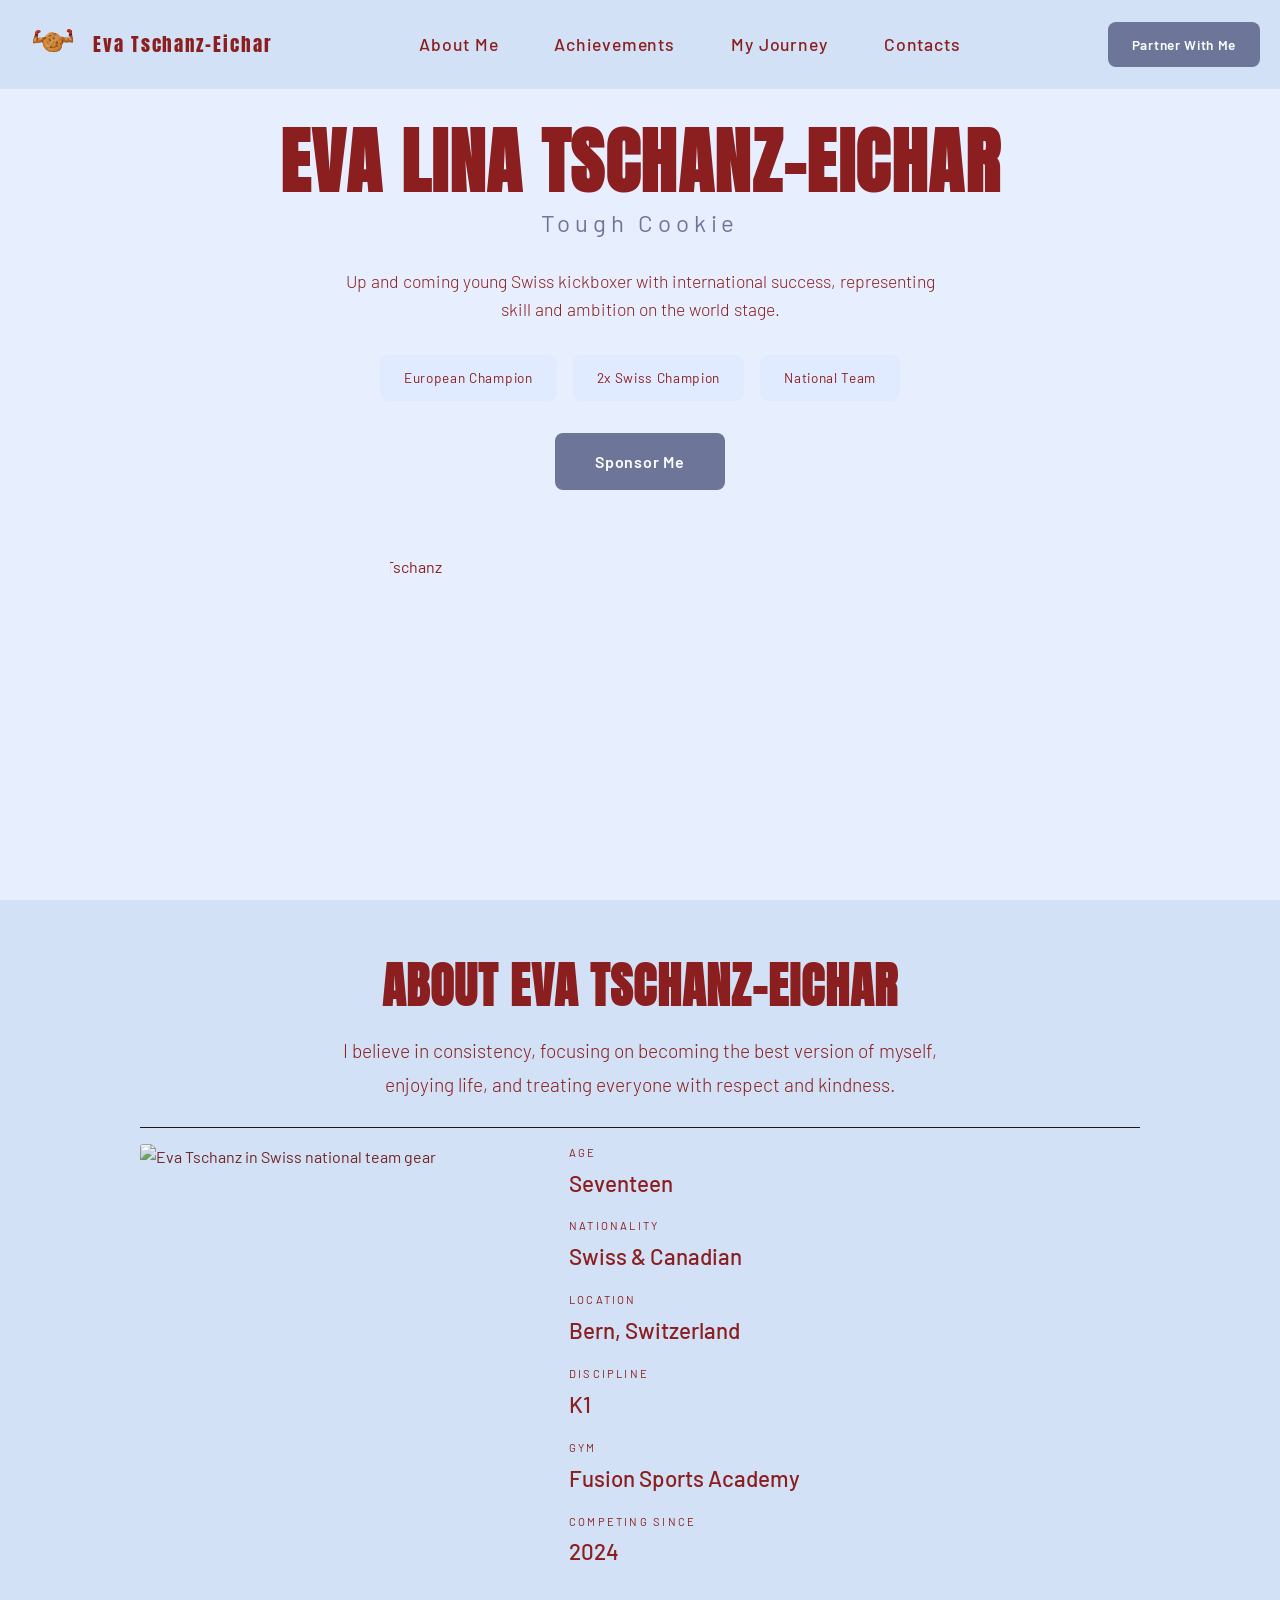
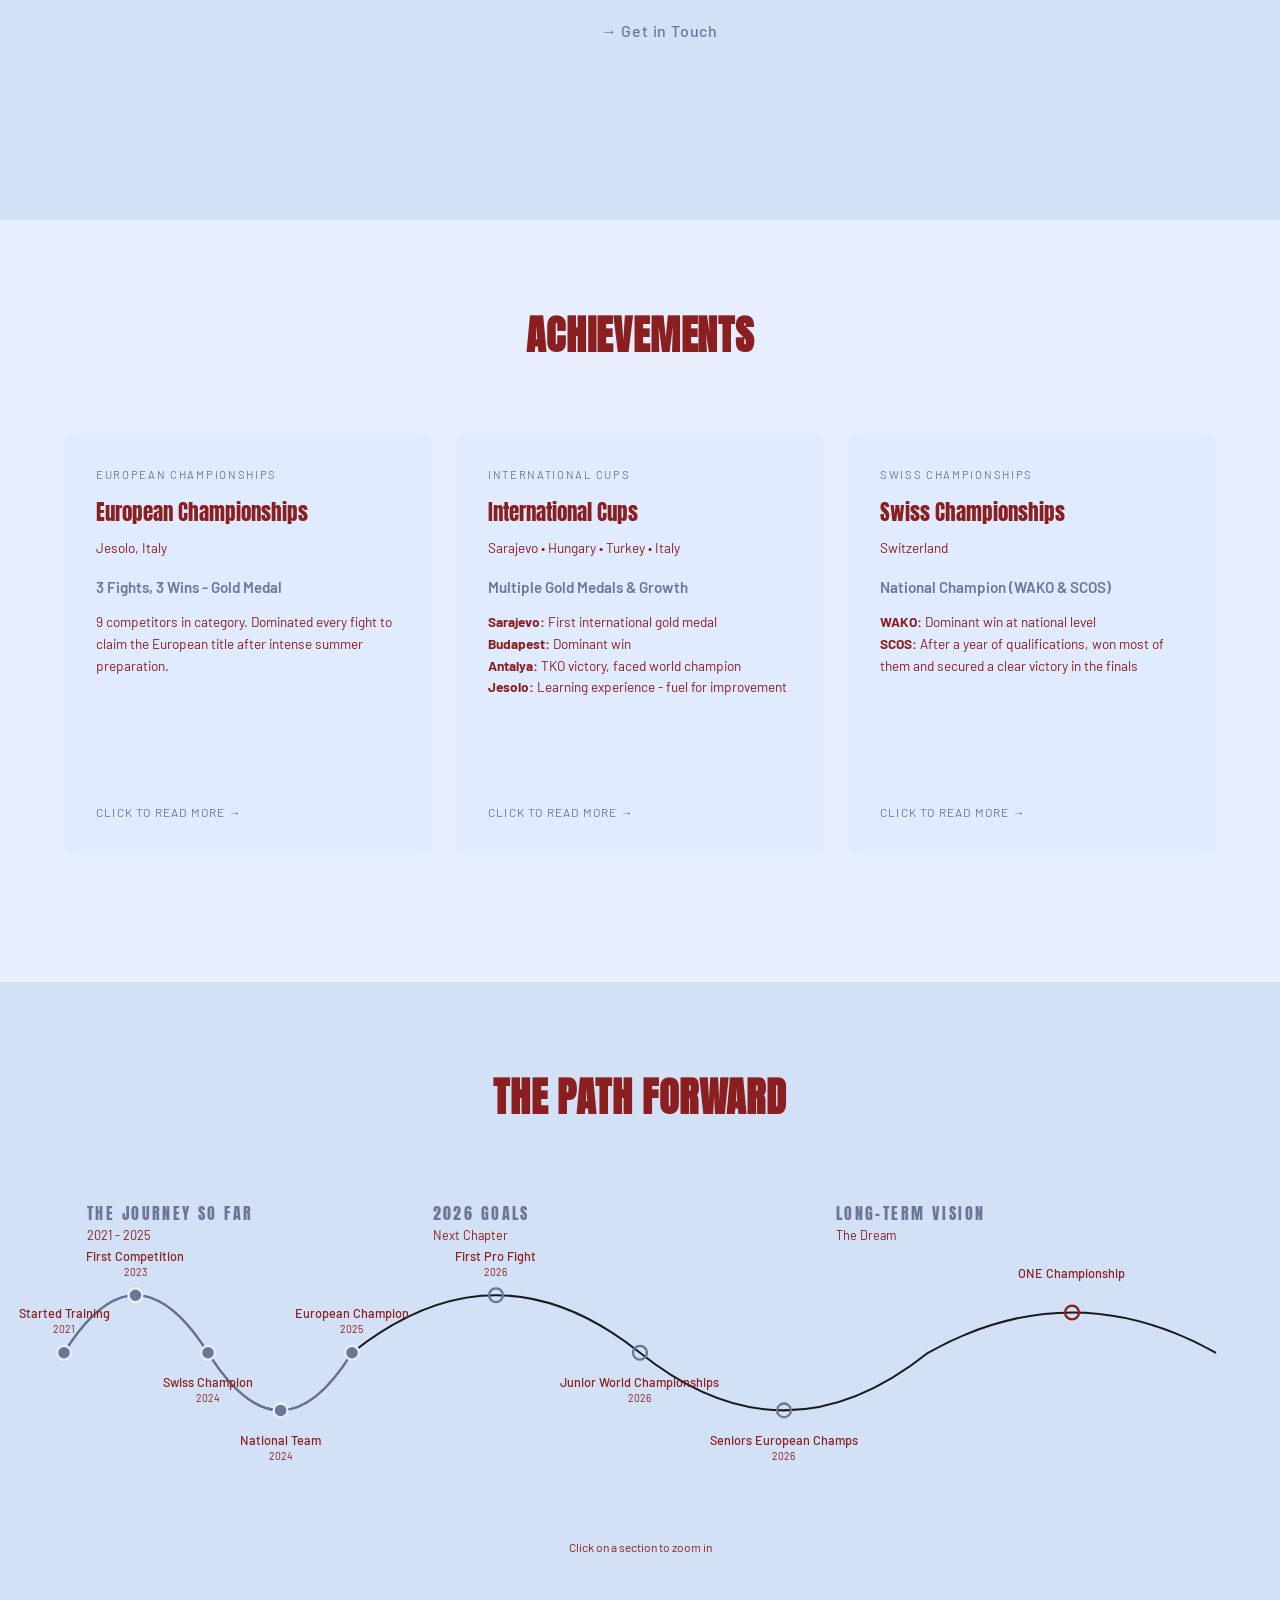
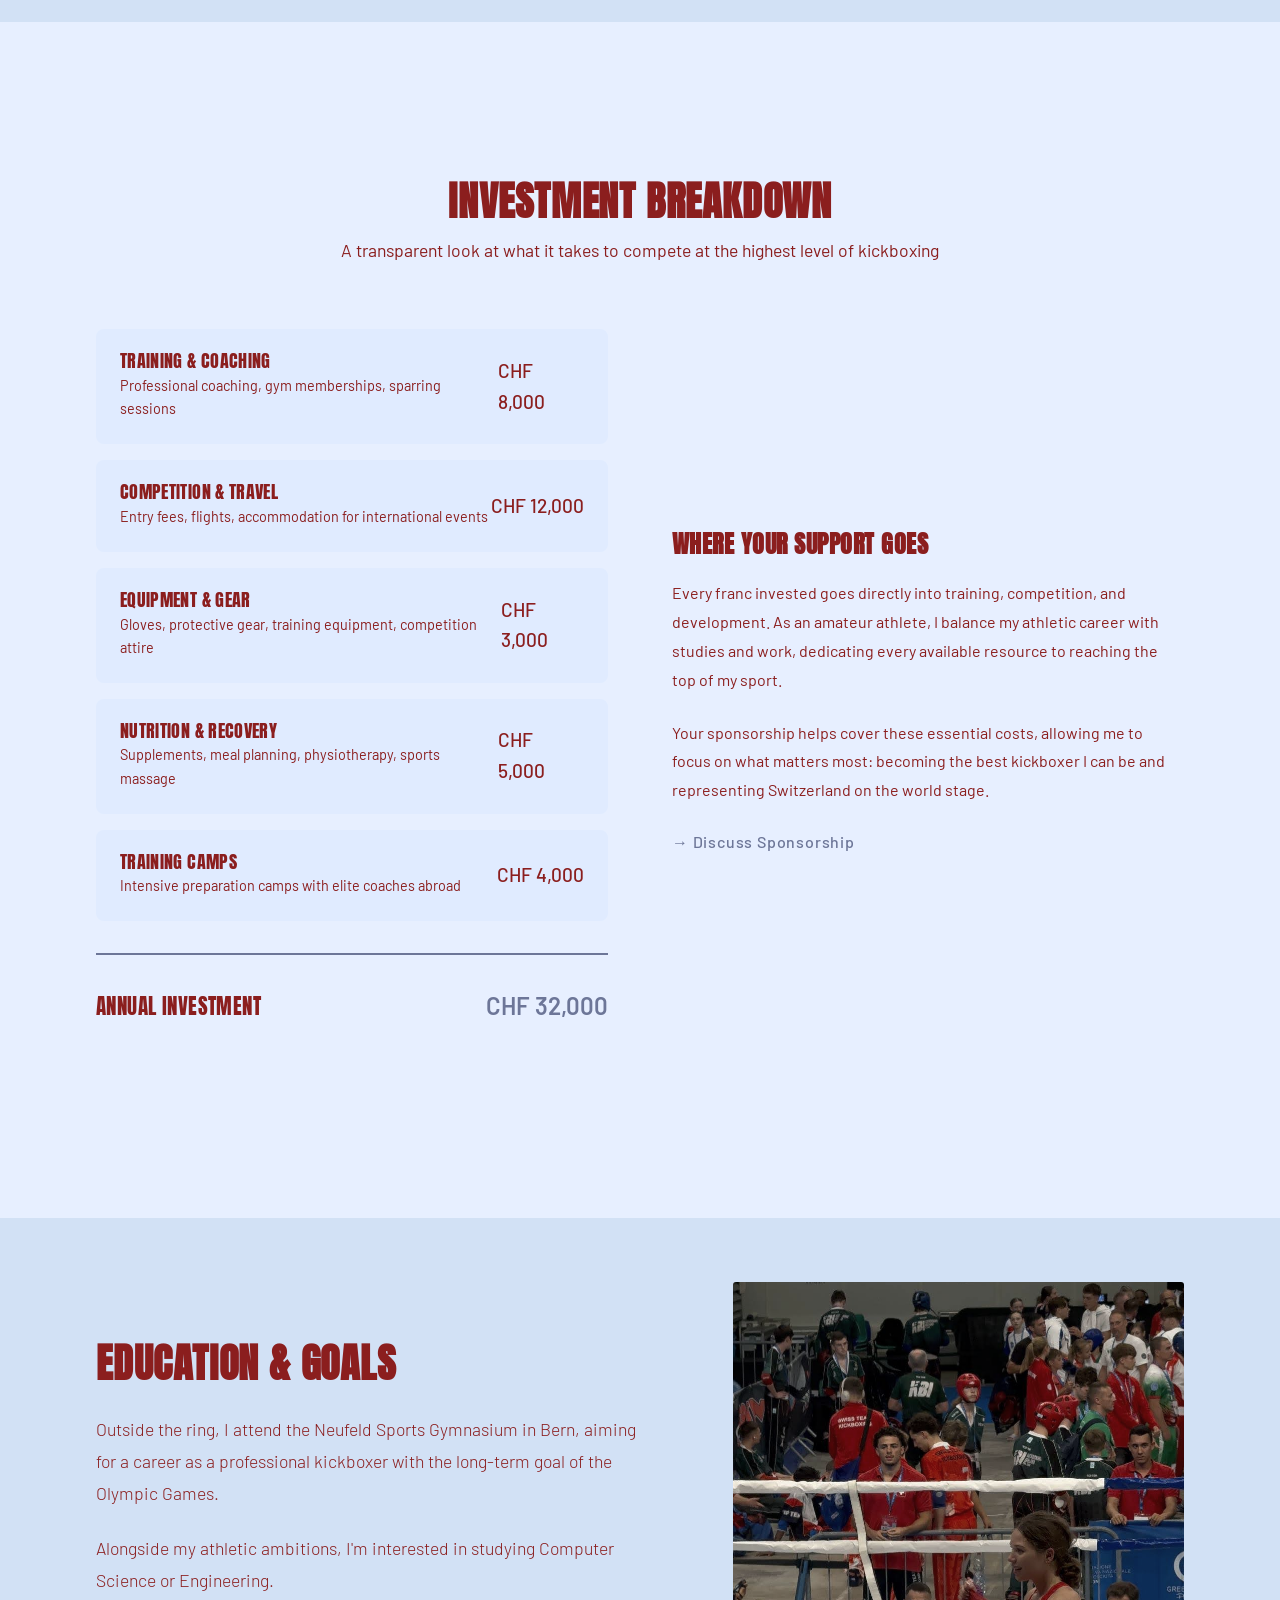
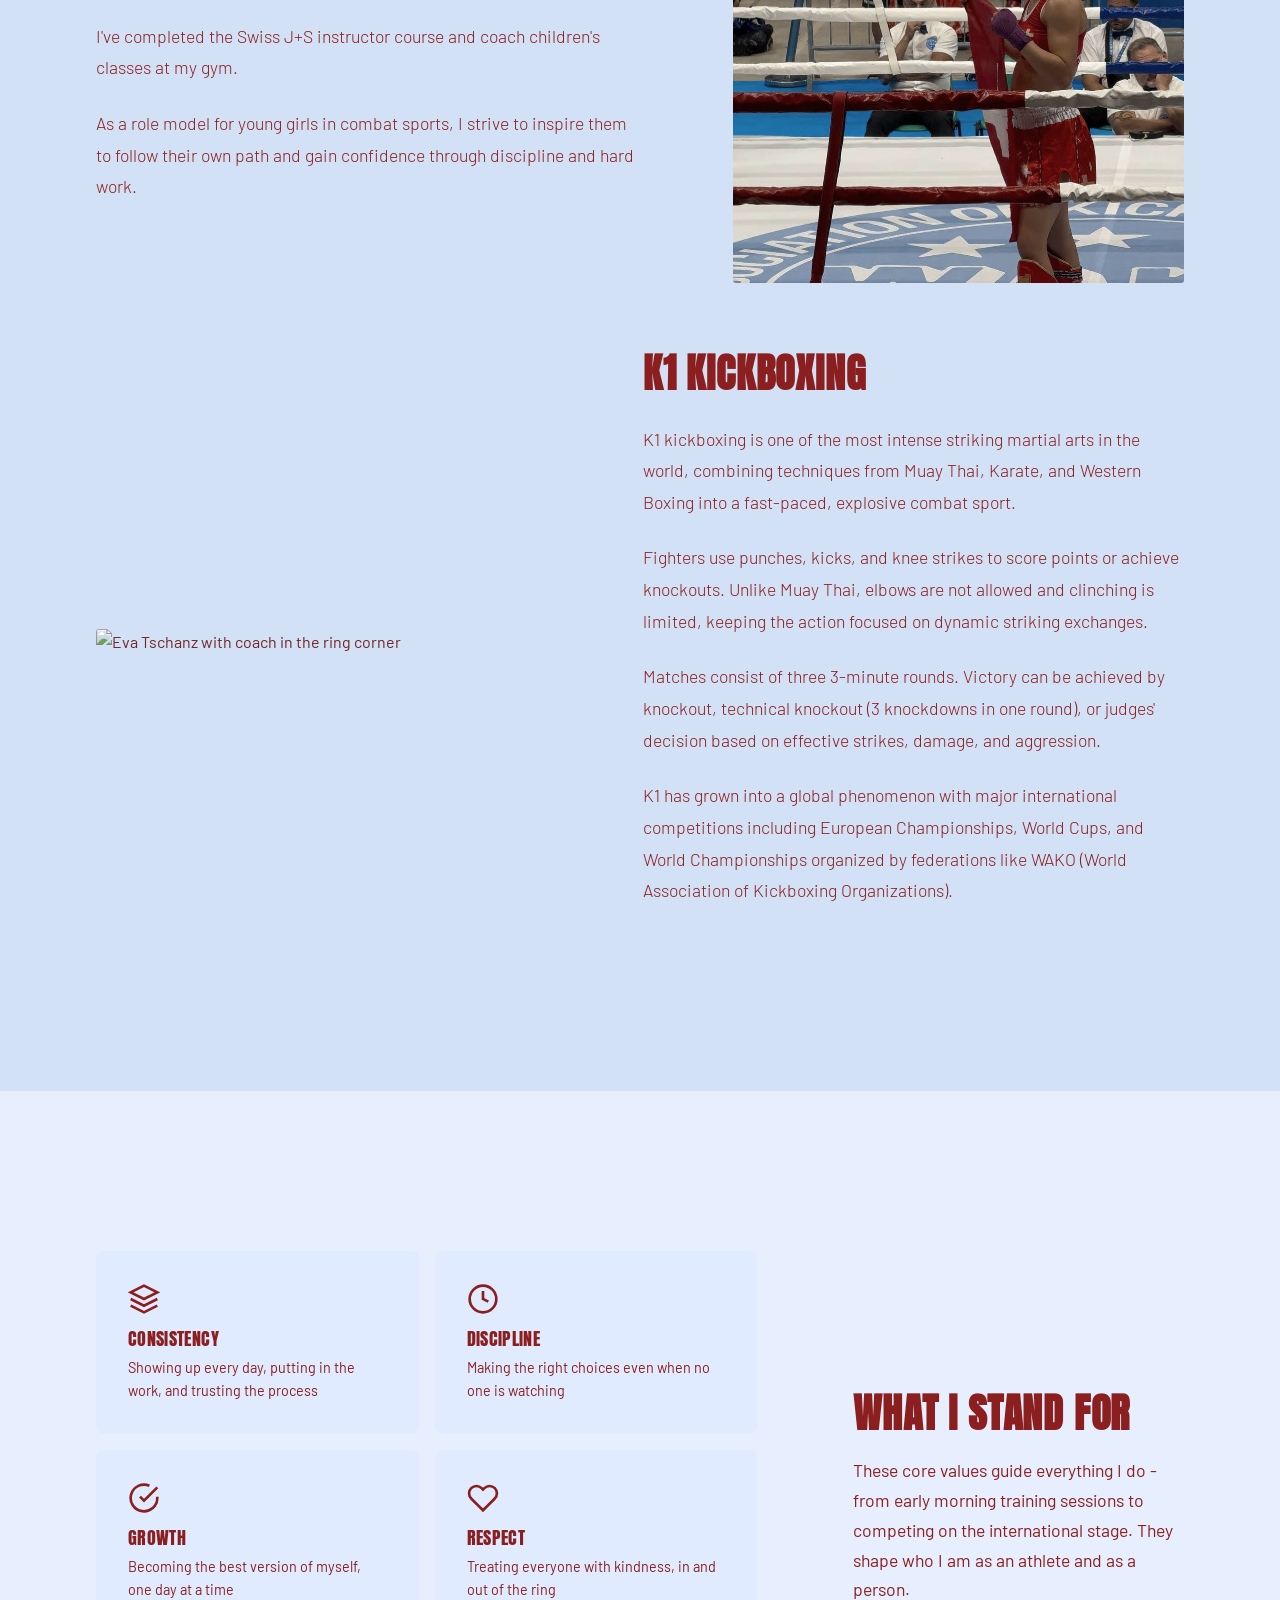
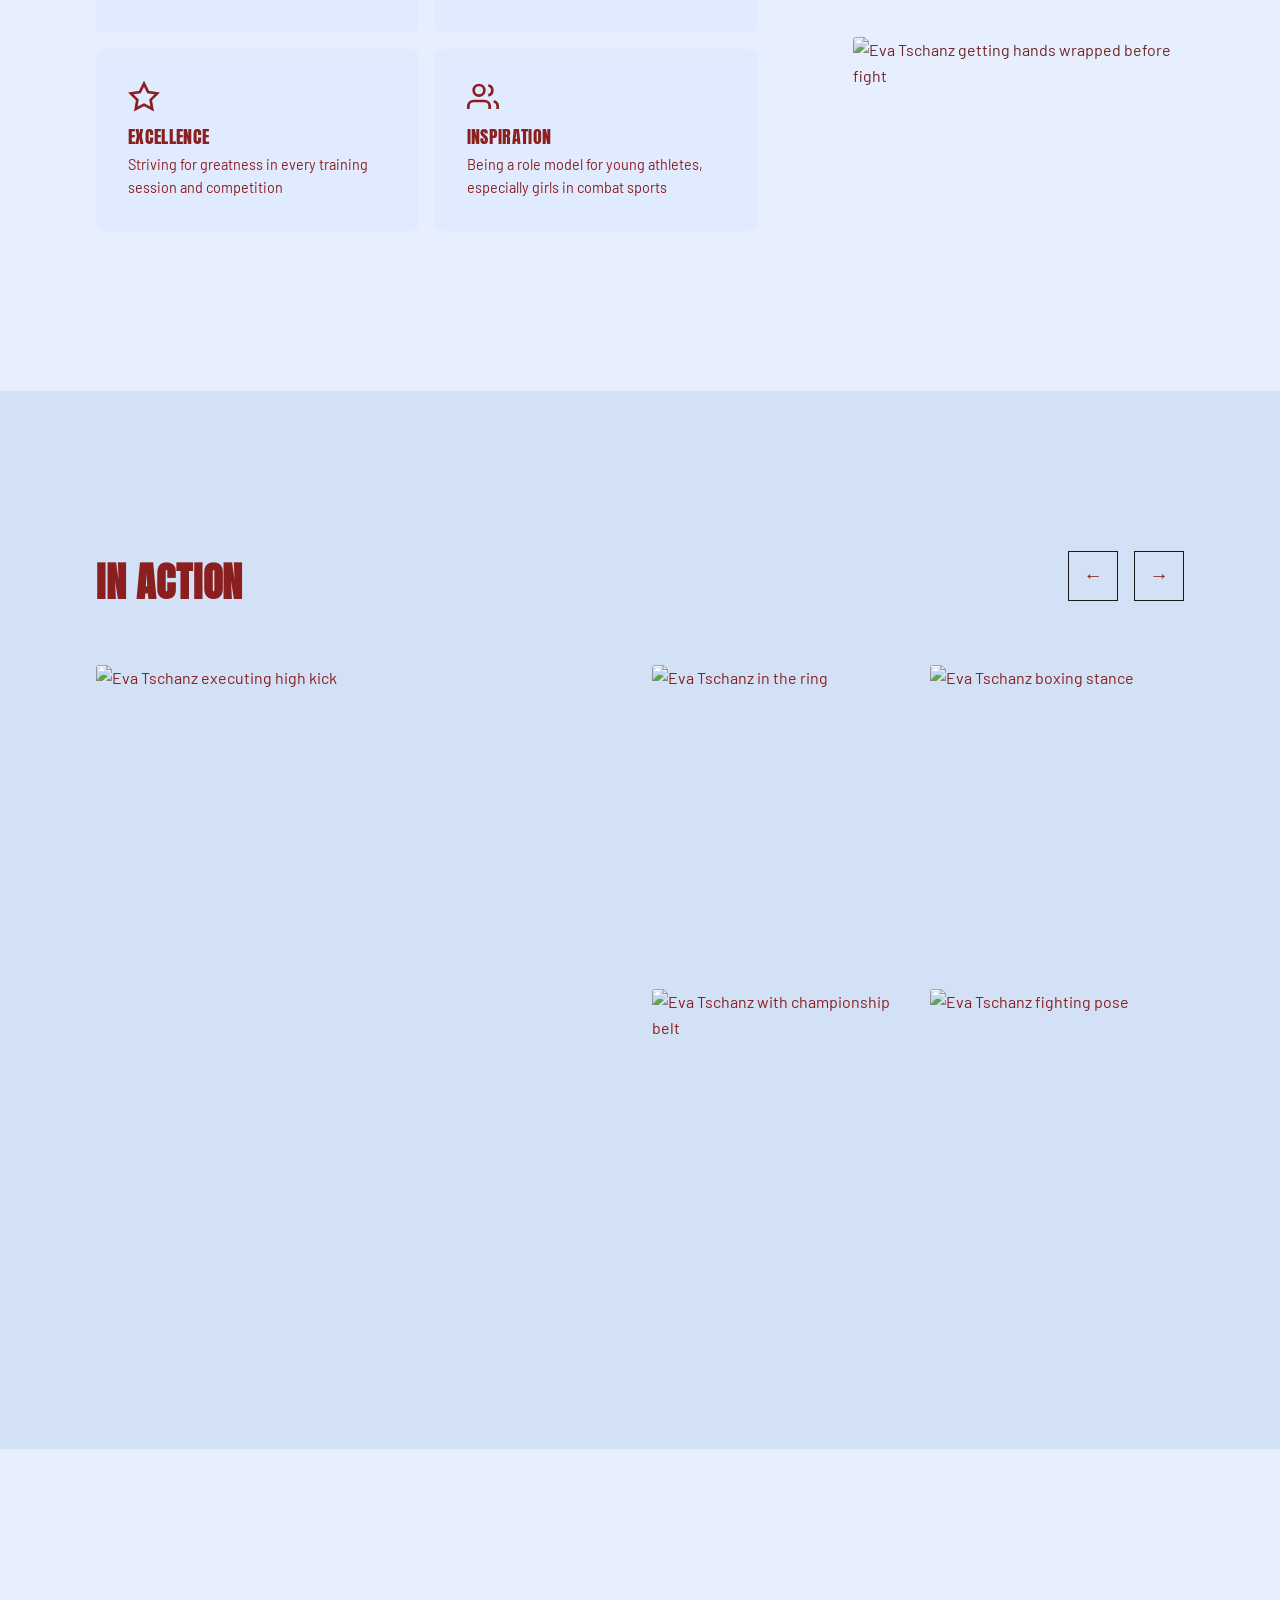
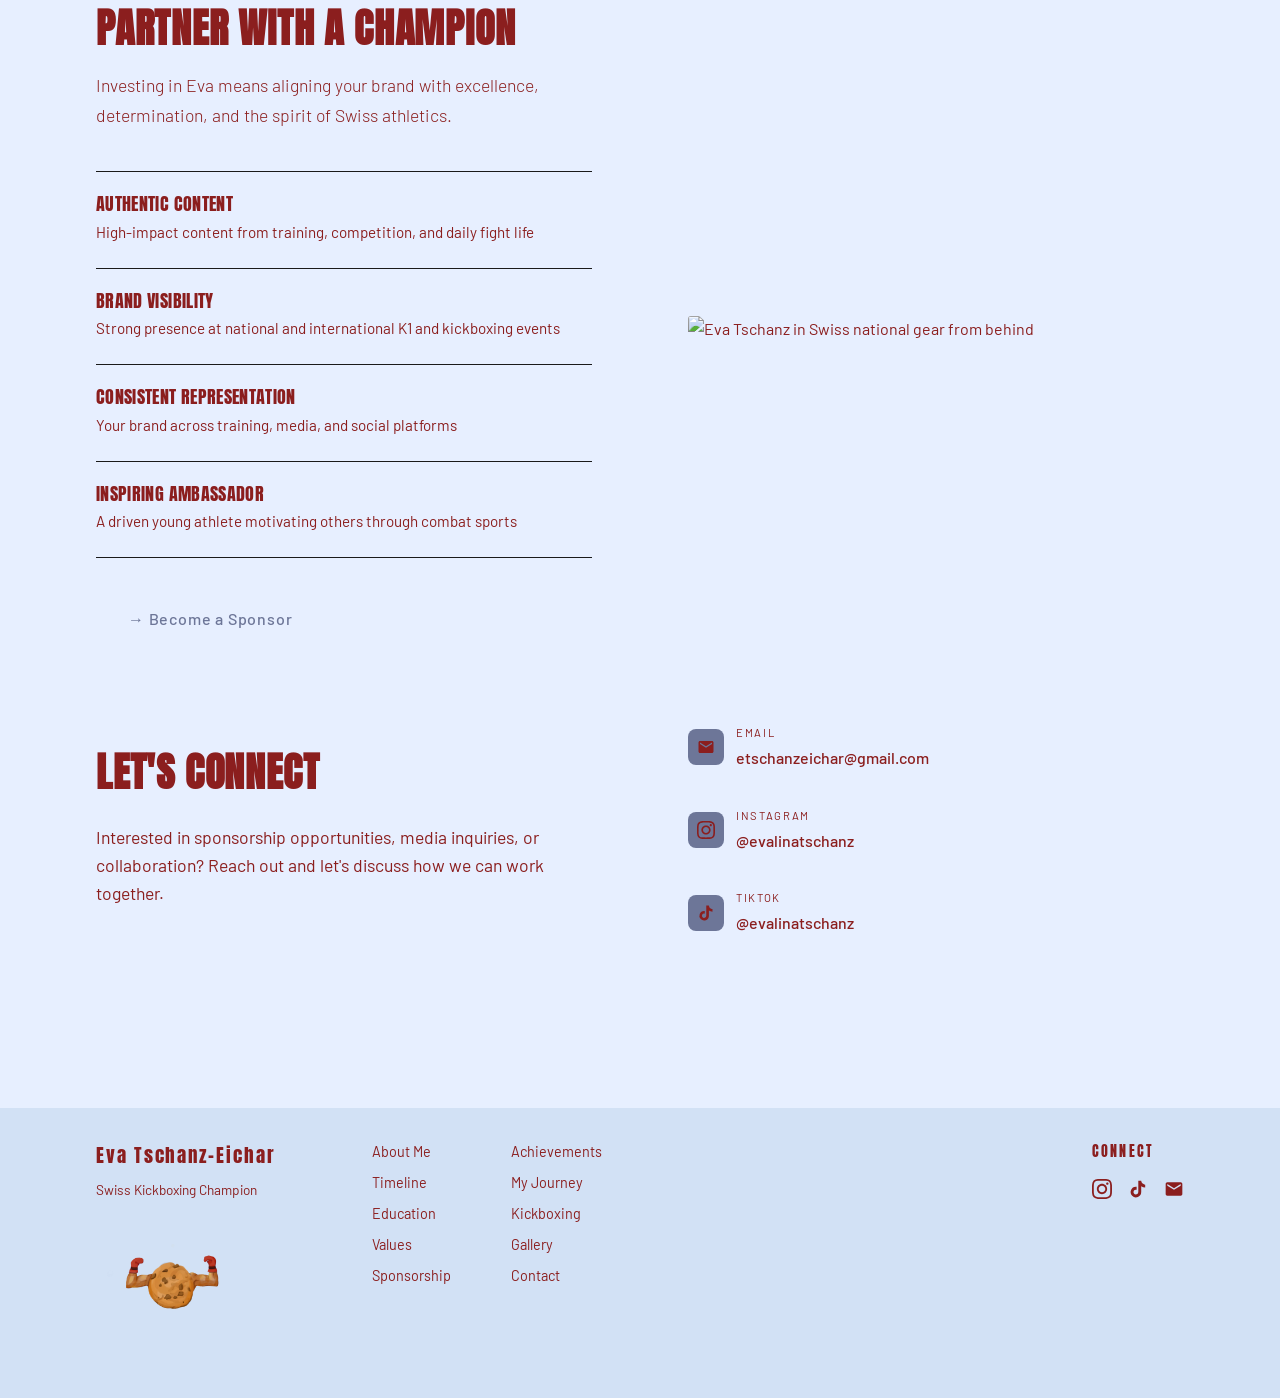
==== commit 2d5a2e27: "added app links to footer" ====
--- a/index.html
+++ b/index.html
@@ -38,6 +38,10 @@
             line-height: 1.6;
         }
 
+        img {
+            border-radius: 3px;
+        }
+
         /* Typography */
         h1, h2, h3 {
             font-family: 'Anton', sans-serif;
@@ -58,7 +62,6 @@
             justify-content: space-between;
             align-items: center;
             background: #d2e1f5;
-            border-bottom: 1px solid var(--gray-dark);
         }
 
         nav.scrolled {
@@ -132,6 +135,7 @@
             font-weight: 600;
             font-size: 0.85rem;
             letter-spacing: 0.05em;
+            border-radius: 8px;
             transition: all 0.3s ease;
         }
 
@@ -175,7 +179,6 @@
             flex-direction: column;
             padding: 6rem 2rem 2rem;
             transition: left 0.3s ease;
-            border-right: 1px solid var(--gray-dark);
         }
 
         .sidebar-nav.active {
@@ -303,6 +306,7 @@
             display: block;
             margin-left: -10%;
             object-fit: cover;
+            border-radius: 3px;
         }
 
         .flipped {
@@ -329,10 +333,11 @@
 
         .hero-badge {
             padding: 0.75rem 1.5rem;
-            border: 1px solid var(--gray-dark);
+            background: hsl(220, 100%, 94%);
             font-size: 0.85rem;
             letter-spacing: 0.05em;
             color: var(--white);
+            border-radius: 8px;
         }
 
         .hero-cta {
@@ -344,6 +349,7 @@
             font-weight: 600;
             font-size: 1rem;
             letter-spacing: 0.05em;
+            border-radius: 8px;
             transition: all 0.3s ease;
             opacity: 0;
             animation: slideUp 0.8s ease 1.1s forwards;
@@ -871,6 +877,7 @@
         .value-item {
             padding: 2rem;
             background: hsl(220, 100%, 94%);
+            border-radius: 8px;
         }
 
         .value-item:nth-child(2n) {
@@ -949,7 +956,7 @@
 
         /* Kickboxing Section */
         .kickboxing {
-            padding: 10rem 6rem;
+            padding: 2rem 6rem 10rem;
             display: grid;
             grid-template-columns: 1fr 1.2fr;
             gap: 6rem;
@@ -993,7 +1000,7 @@
 
         /* Education Section */
         .education {
-            padding: 10rem 6rem;
+            padding: 4rem 6rem 2rem;
             display: grid;
             grid-template-columns: 1.2fr 1fr;
             gap: 6rem;
@@ -1065,6 +1072,7 @@
             min-height: 420px;
             background: hsl(220, 100%, 94%);
             border: none;
+            border-radius: 8px;
             padding: 2rem;
             cursor: pointer;
             transition: all 0.3s ease;
@@ -1302,7 +1310,7 @@
 
         /* Sponsorship Section */
         .sponsorship {
-            padding: 10rem 6rem;
+            padding: 10rem 6rem 2rem;
             background: var(--dark);
             position: relative;
             overflow: hidden;
@@ -1423,6 +1431,7 @@
             align-items: center;
             padding: 1.5rem;
             background: hsl(220, 100%, 94%);
+            border-radius: 8px;
             margin-bottom: 1rem;
         }
 
@@ -1502,7 +1511,7 @@
 
         /* Contact Section */
         .contact {
-            padding: 10rem 6rem;
+            padding: 2rem 6rem 10rem;
             width: 100%;
         }
 
@@ -1561,7 +1570,7 @@
             justify-content: center;
             font-size: 1rem;
             color: var(--white);
-            border-radius: 6px;
+            border-radius: 8px;
             flex-shrink: 0;
         }
 
@@ -1654,18 +1663,23 @@
 
         /* Footer */
         footer {
-            padding: 4rem 6rem;
-            border-top: 1px solid var(--gray-dark);
+            padding: 2rem 6rem 0.5rem 6rem;
             display: flex;
-            justify-content: space-between;
-            align-items: center;
+            justify-content: flex-start;
+            align-items: flex-start;
+            gap: 6rem;
             background: #d2e1f5;
+        }
+
+        .footer-left {
+            flex-shrink: 0;
         }
 
         .footer-logo {
             font-family: 'Anton', sans-serif;
             font-size: 1.2rem;
             letter-spacing: 0.1em;
+            margin-bottom: 0.5rem;
         }
 
         .footer-text {
@@ -1673,25 +1687,62 @@
             color: var(--gray);
         }
 
+        .footer-logo-img {
+            width: 150px;
+            height: auto;
+            margin-top: 1rem;
+            margin-bottom: 0;
+            display: block;
+        }
+
+        .footer-nav {
+            display: grid;
+            grid-template-columns: repeat(2, 1fr);
+            gap: 0.5rem 3rem;
+        }
+
+        .footer-nav a {
+            color: var(--white);
+            text-decoration: none;
+            font-size: 0.9rem;
+            transition: color 0.3s ease;
+        }
+
+        .footer-nav a:hover {
+            color: var(--red);
+        }
+
         .footer-social {
+            margin-left: auto;
+        }
+
+        .footer-social-title {
+            font-family: 'Anton', sans-serif;
+            font-size: 0.9rem;
+            letter-spacing: 0.15em;
+            margin-bottom: 1rem;
+            color: var(--white);
+        }
+
+        .footer-social-icons {
             display: flex;
             gap: 1rem;
         }
 
-        .footer-social a {
-            width: 40px;
-            height: 40px;
-            background: var(--gray-dark);
+        .footer-social-icons a {
+            color: var(--white);
+            transition: color 0.3s ease;
             display: flex;
             align-items: center;
-            justify-content: center;
-            color: var(--white);
-            text-decoration: none;
-            transition: background 0.3s ease;
-        }
-
-        .footer-social a:hover {
-            background: var(--red);
+        }
+
+        .footer-social-icons a:hover {
+            color: var(--red);
+        }
+
+        .footer-social-icons svg {
+            width: 20px;
+            height: 20px;
         }
 
         /* Animations */
@@ -3327,19 +3378,42 @@
 
     <!-- Footer -->
     <footer id="footer">
-        <div class="footer-logo">Eva Tschanz-Eichar</div>
-        <div class="footer-text">Swiss Kickboxing Champion</div>
+        <div class="footer-left">
+            <div class="footer-logo">Eva Tschanz-Eichar</div>
+            <div class="footer-text">Swiss Kickboxing Champion</div>
+            <img src="images/tough_cookie_bicep_no_bg.png" alt="Tough Cookie" class="footer-logo-img">
+        </div>
+        <div class="footer-nav">
+            <a href="#about">About Me</a>
+            <a href="#achievements">Achievements</a>
+            <a href="#journey">Timeline</a>
+            <a href="#budget">My Journey</a>
+            <a href="#education">Education</a>
+            <a href="#kickboxing">Kickboxing</a>
+            <a href="#values">Values</a>
+            <a href="#gallery">Gallery</a>
+            <a href="#sponsorship">Sponsorship</a>
+            <a href="#contact">Contact</a>
+        </div>
         <div class="footer-social">
-            <a href="https://instagram.com/evalinatschanz" target="_blank" aria-label="Instagram">
-                <svg xmlns="http://www.w3.org/2000/svg" viewBox="0 0 24 24" fill="currentColor" width="24" height="24">
-                    <path d="M12 2.163c3.204 0 3.584.012 4.85.07 3.252.148 4.771 1.691 4.919 4.919.058 1.265.069 1.645.069 4.849 0 3.205-.012 3.584-.069 4.849-.149 3.225-1.664 4.771-4.919 4.919-1.266.058-1.644.07-4.85.07-3.204 0-3.584-.012-4.849-.07-3.26-.149-4.771-1.699-4.919-4.92-.058-1.265-.07-1.644-.07-4.849 0-3.204.013-3.583.07-4.849.149-3.227 1.664-4.771 4.919-4.919 1.266-.057 1.645-.069 4.849-.069zm0-2.163c-3.259 0-3.667.014-4.947.072-4.358.2-6.78 2.618-6.98 6.98-.059 1.281-.073 1.689-.073 4.948 0 3.259.014 3.668.072 4.948.2 4.358 2.618 6.78 6.98 6.98 1.281.058 1.689.072 4.948.072 3.259 0 3.668-.014 4.948-.072 4.354-.2 6.782-2.618 6.979-6.98.059-1.28.073-1.689.073-4.948 0-3.259-.014-3.667-.072-4.947-.196-4.354-2.617-6.78-6.979-6.98-1.281-.059-1.69-.073-4.949-.073zm0 5.838c-3.403 0-6.162 2.759-6.162 6.162s2.759 6.163 6.162 6.163 6.162-2.759 6.162-6.163c0-3.403-2.759-6.162-6.162-6.162zm0 10.162c-2.209 0-4-1.79-4-4 0-2.209 1.791-4 4-4s4 1.791 4 4c0 2.21-1.791 4-4 4zm6.406-11.845c-.796 0-1.441.645-1.441 1.44s.645 1.44 1.441 1.44c.795 0 1.439-.645 1.439-1.44s-.644-1.44-1.439-1.44z"/>
-                </svg>
-            </a>
-            <a href="https://tiktok.com/@evalinatschanz" target="_blank" aria-label="TikTok">
-                <svg xmlns="http://www.w3.org/2000/svg" viewBox="0 0 24 24" fill="currentColor" width="24" height="24">
-                    <path d="M19.59 6.69a4.83 4.83 0 0 1-3.77-4.25V2h-3.45v13.67a2.89 2.89 0 0 1-5.2 1.74 2.89 2.89 0 0 1 2.31-4.64 2.93 2.93 0 0 1 .88.13V9.4a6.84 6.84 0 0 0-1-.05A6.33 6.33 0 0 0 5 20.1a6.34 6.34 0 0 0 10.86-4.43v-7a8.16 8.16 0 0 0 4.77 1.52v-3.4a4.85 4.85 0 0 1-1-.1z"/>
-                </svg>
-            </a>
+            <div class="footer-social-title">CONNECT</div>
+            <div class="footer-social-icons">
+                <a href="https://www.instagram.com/evalinatschanz" target="_blank" aria-label="Instagram">
+                    <svg xmlns="http://www.w3.org/2000/svg" width="24" height="24" viewBox="0 0 24 24" fill="currentColor">
+                        <path d="M12 2.163c3.204 0 3.584.012 4.85.07 3.252.148 4.771 1.691 4.919 4.919.058 1.265.069 1.645.069 4.849 0 3.205-.012 3.584-.069 4.849-.149 3.225-1.664 4.771-4.919 4.919-1.266.058-1.644.07-4.85.07-3.204 0-3.584-.012-4.849-.07-3.26-.149-4.771-1.699-4.919-4.92-.058-1.265-.07-1.644-.07-4.849 0-3.204.013-3.583.07-4.849.149-3.227 1.664-4.771 4.919-4.919 1.266-.057 1.645-.069 4.849-.069zm0-2.163c-3.259 0-3.667.014-4.947.072-4.358.2-6.78 2.618-6.98 6.98-.059 1.281-.073 1.689-.073 4.948 0 3.259.014 3.668.072 4.948.2 4.358 2.618 6.78 6.98 6.98 1.281.058 1.689.072 4.948.072 3.259 0 3.668-.014 4.948-.072 4.354-.2 6.782-2.618 6.979-6.98.059-1.28.073-1.689.073-4.948 0-3.259-.014-3.667-.072-4.947-.196-4.354-2.617-6.78-6.979-6.98-1.281-.059-1.69-.073-4.949-.073zm0 5.838c-3.403 0-6.162 2.759-6.162 6.162s2.759 6.163 6.162 6.163 6.162-2.759 6.162-6.163c0-3.403-2.759-6.162-6.162-6.162zm0 10.162c-2.209 0-4-1.79-4-4 0-2.209 1.791-4 4-4s4 1.791 4 4c0 2.21-1.791 4-4 4zm6.406-11.845c-.796 0-1.441.645-1.441 1.44s.645 1.44 1.441 1.44c.795 0 1.439-.645 1.439-1.44s-.644-1.44-1.439-1.44z"/>
+                    </svg>
+                </a>
+                <a href="https://www.tiktok.com/@evalinatschanz" target="_blank" aria-label="TikTok">
+                    <svg xmlns="http://www.w3.org/2000/svg" width="24" height="24" viewBox="0 0 24 24" fill="currentColor">
+                        <path d="M19.59 6.69a4.83 4.83 0 0 1-3.77-4.25V2h-3.45v13.67a2.89 2.89 0 0 1-5.2 1.74 2.89 2.89 0 0 1 2.31-4.64 2.93 2.93 0 0 1 .88.13V9.4a6.84 6.84 0 0 0-1-.05A6.33 6.33 0 0 0 5 20.1a6.34 6.34 0 0 0 10.86-4.43v-7a8.16 8.16 0 0 0 4.77 1.52v-3.4a4.85 4.85 0 0 1-1-.1z"/>
+                    </svg>
+                </a>
+                <a href="mailto:eva@example.com" aria-label="Email">
+                    <svg xmlns="http://www.w3.org/2000/svg" width="24" height="24" viewBox="0 0 24 24" fill="currentColor">
+                        <path d="M20 4H4c-1.1 0-1.99.9-1.99 2L2 18c0 1.1.9 2 2 2h16c1.1 0 2-.9 2-2V6c0-1.1-.9-2-2-2zm0 4l-8 5-8-5V6l8 5 8-5v2z"/>
+                    </svg>
+                </a>
+            </div>
         </div>
     </footer>
 
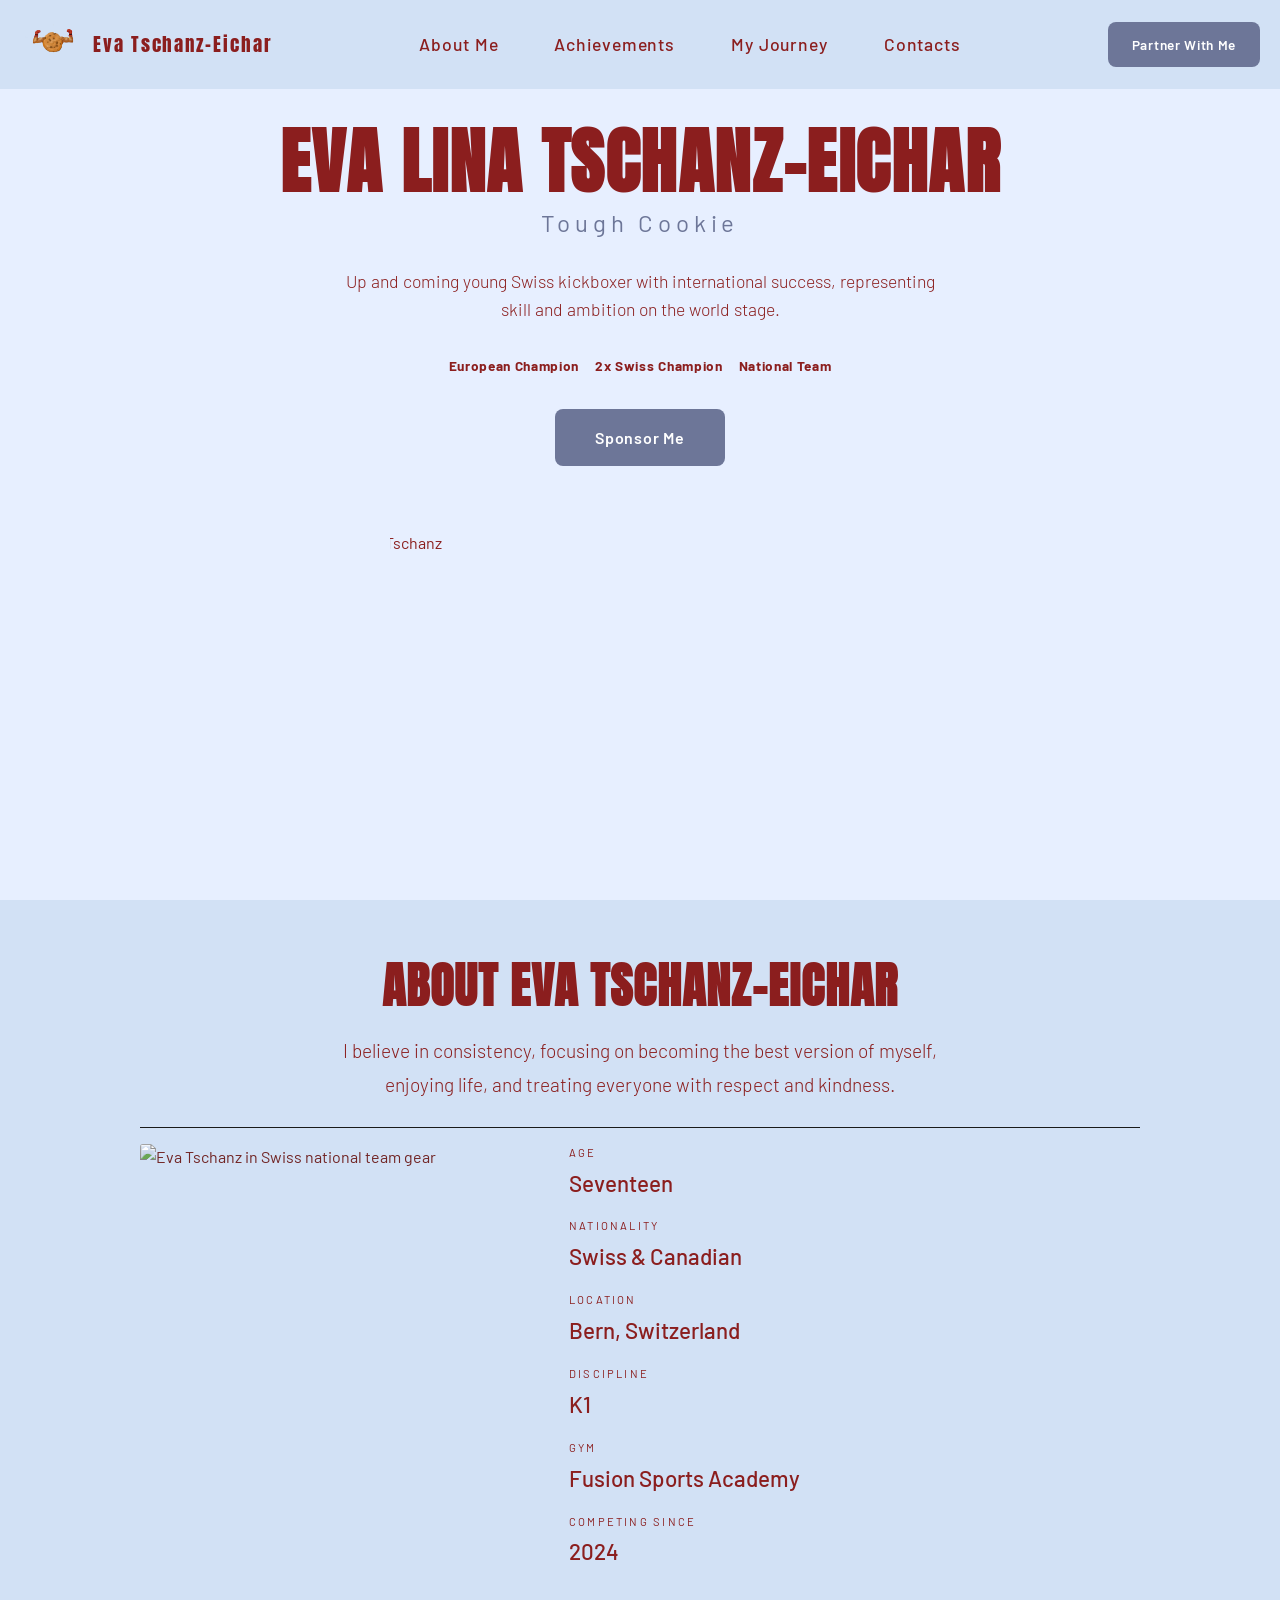
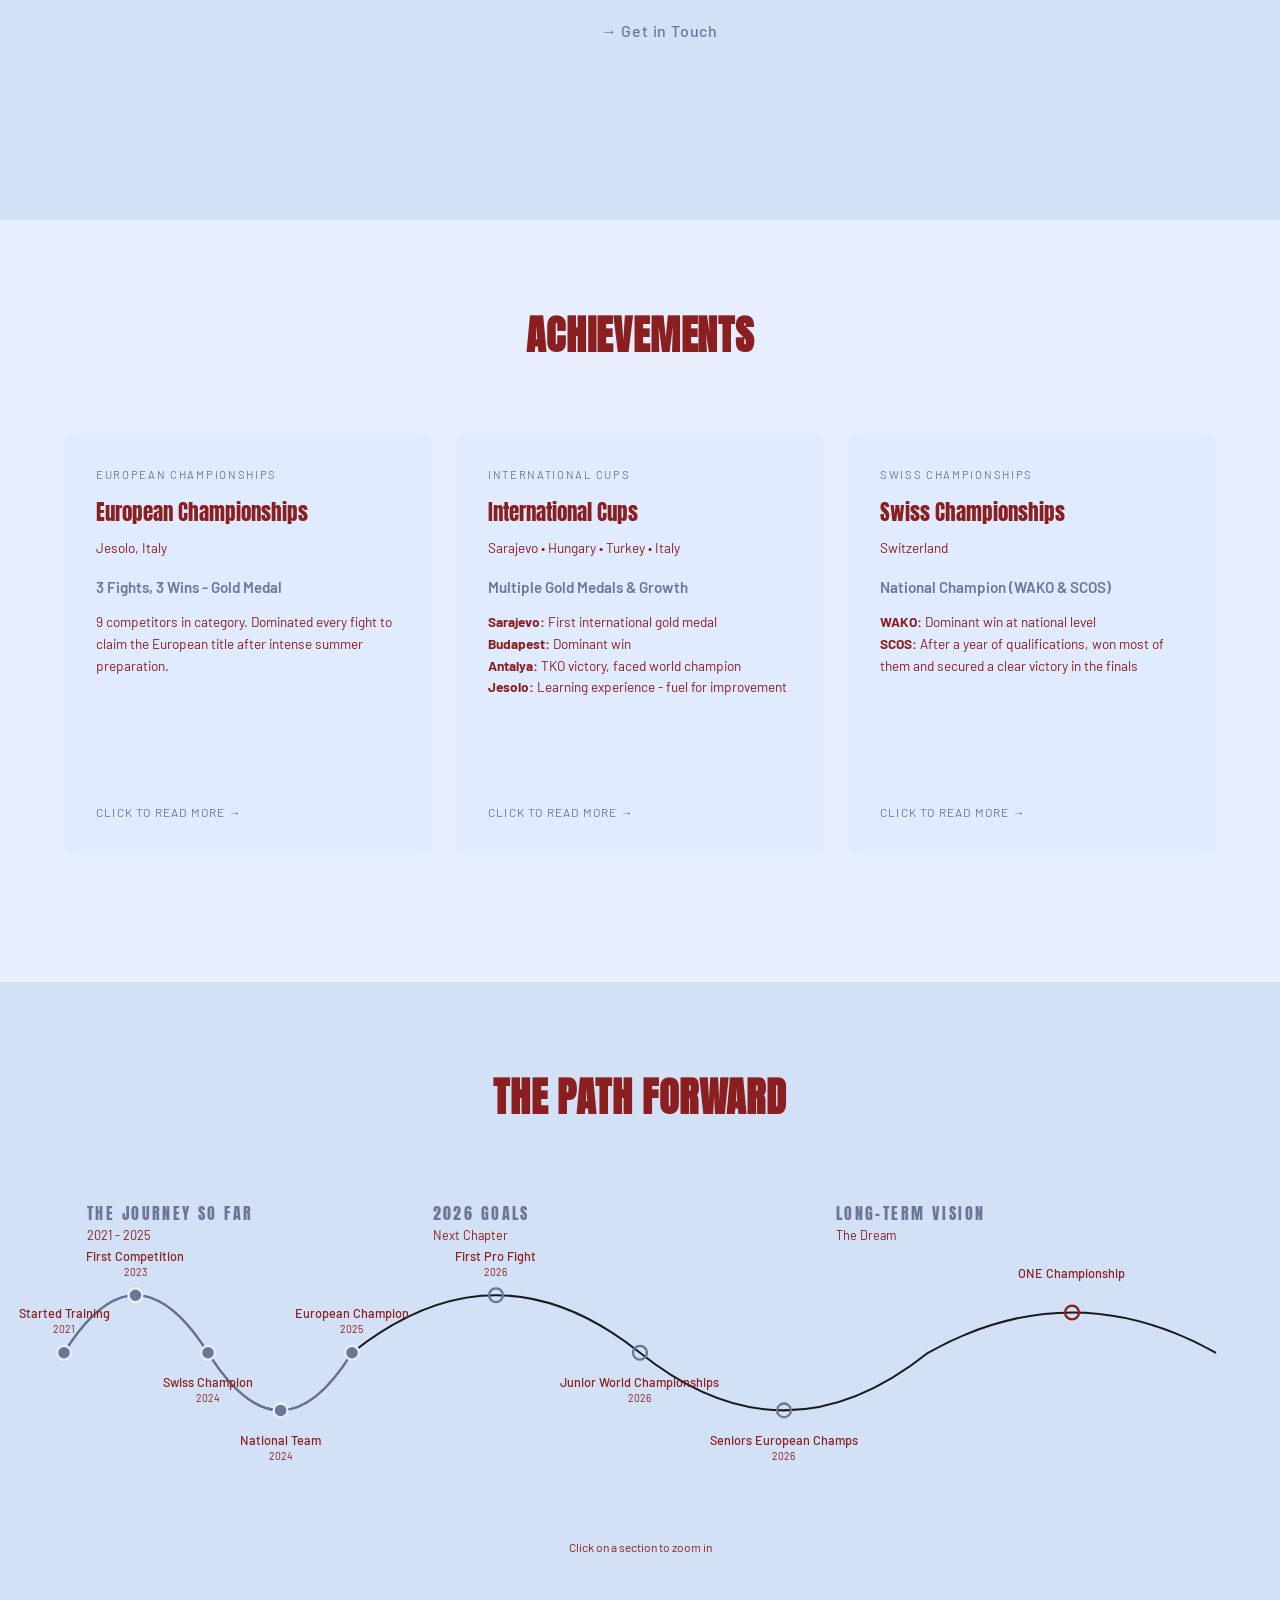
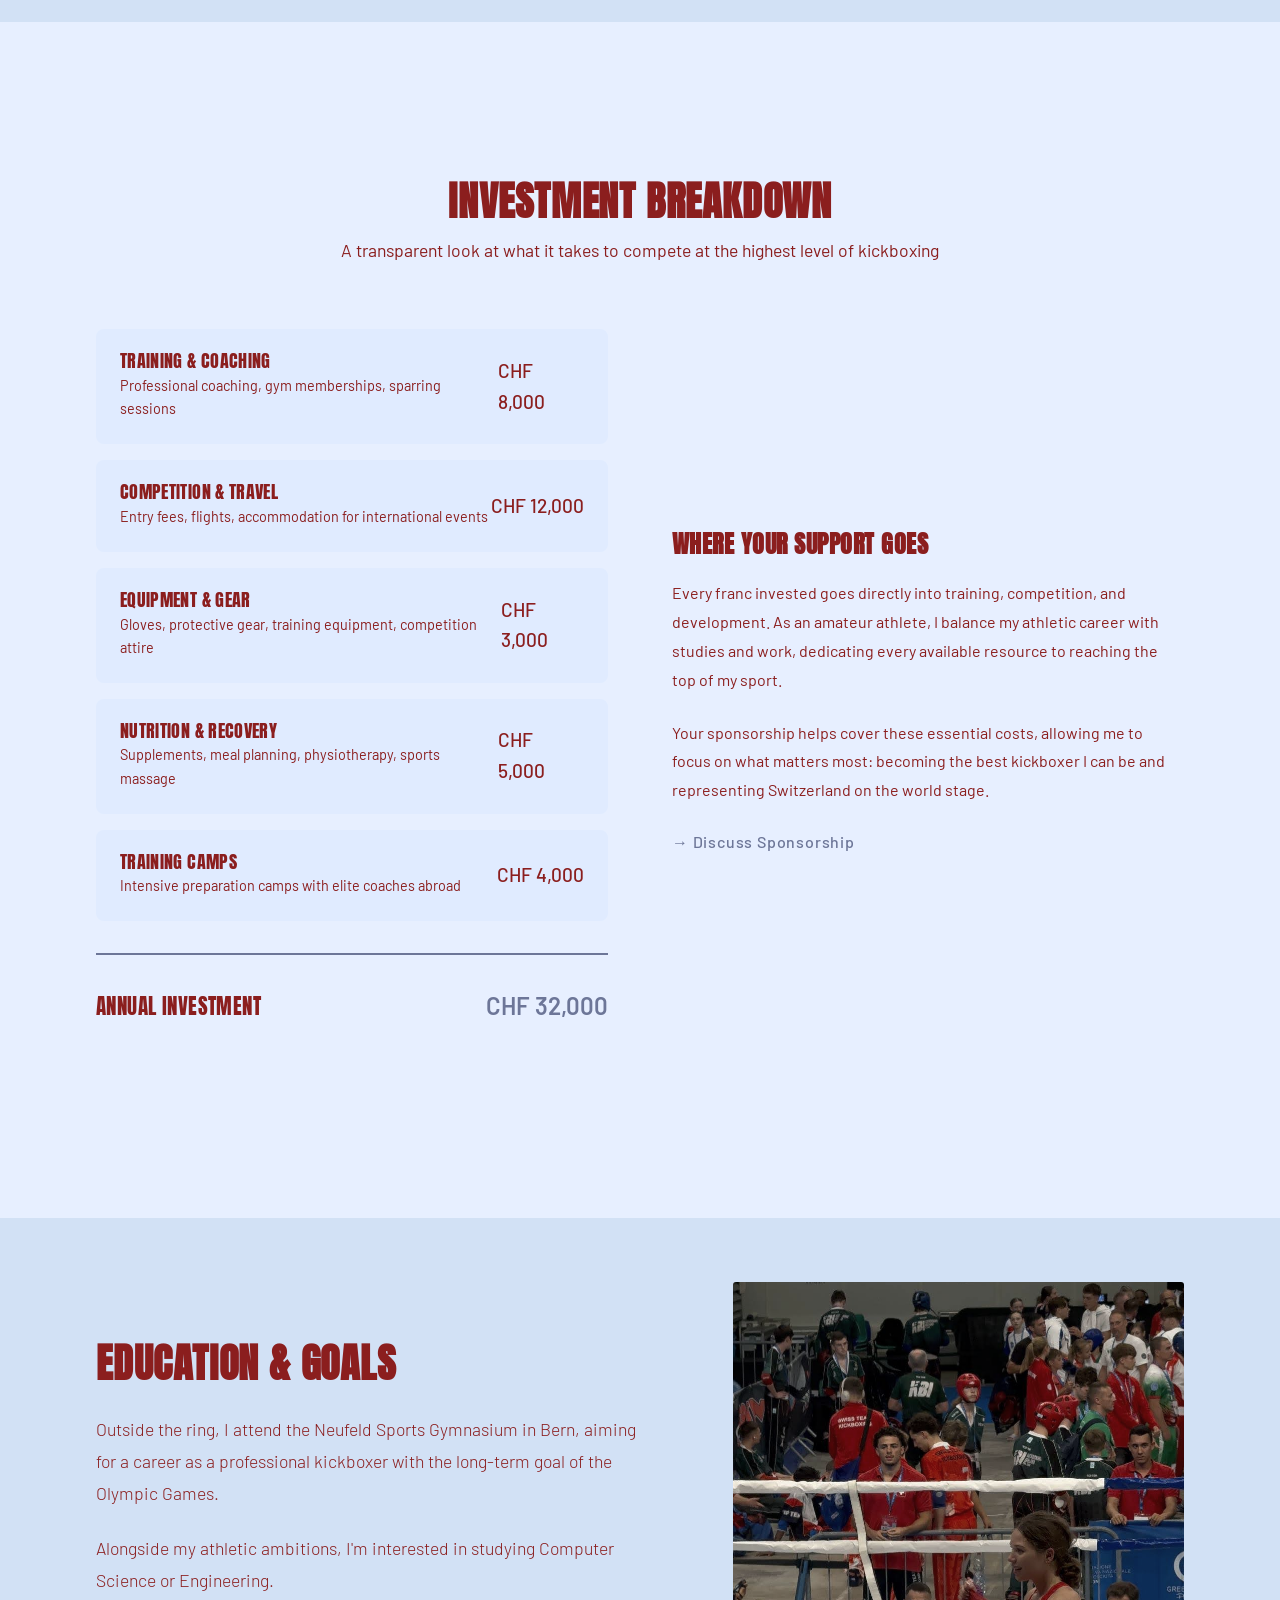
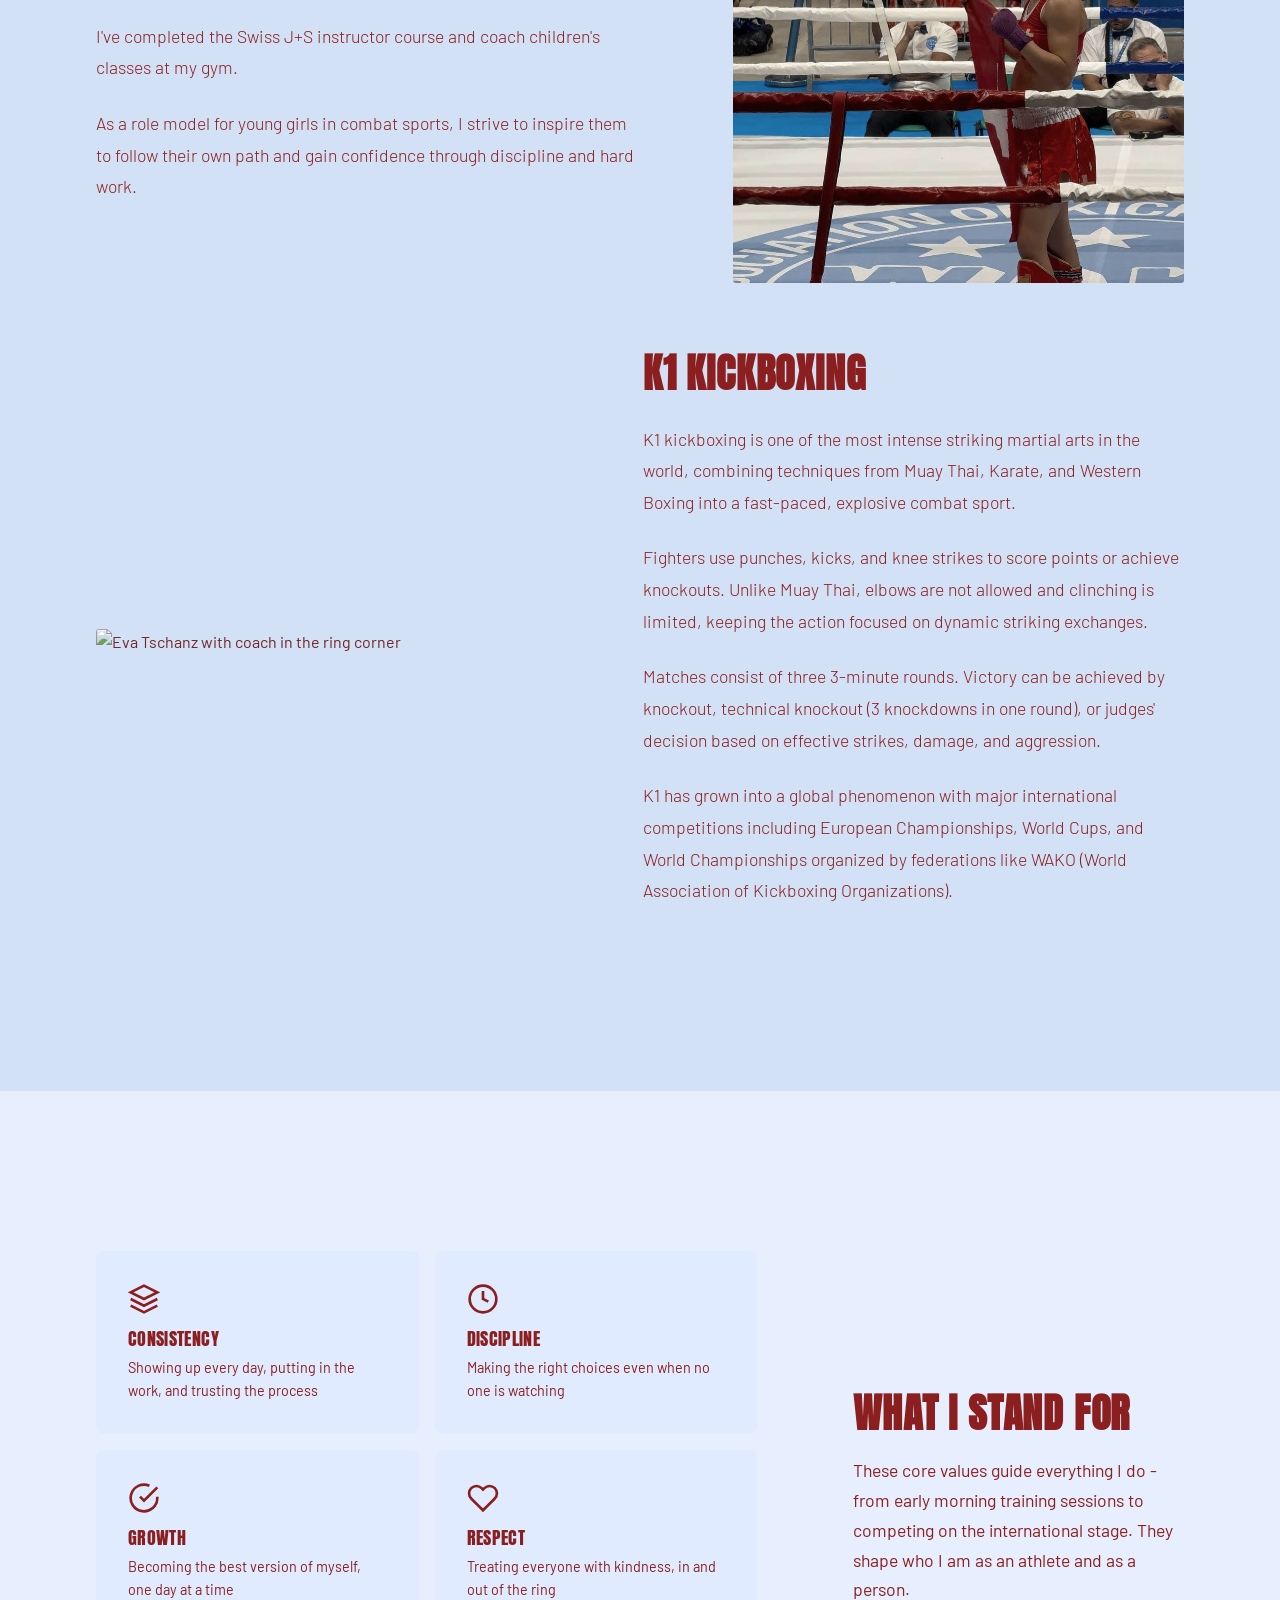
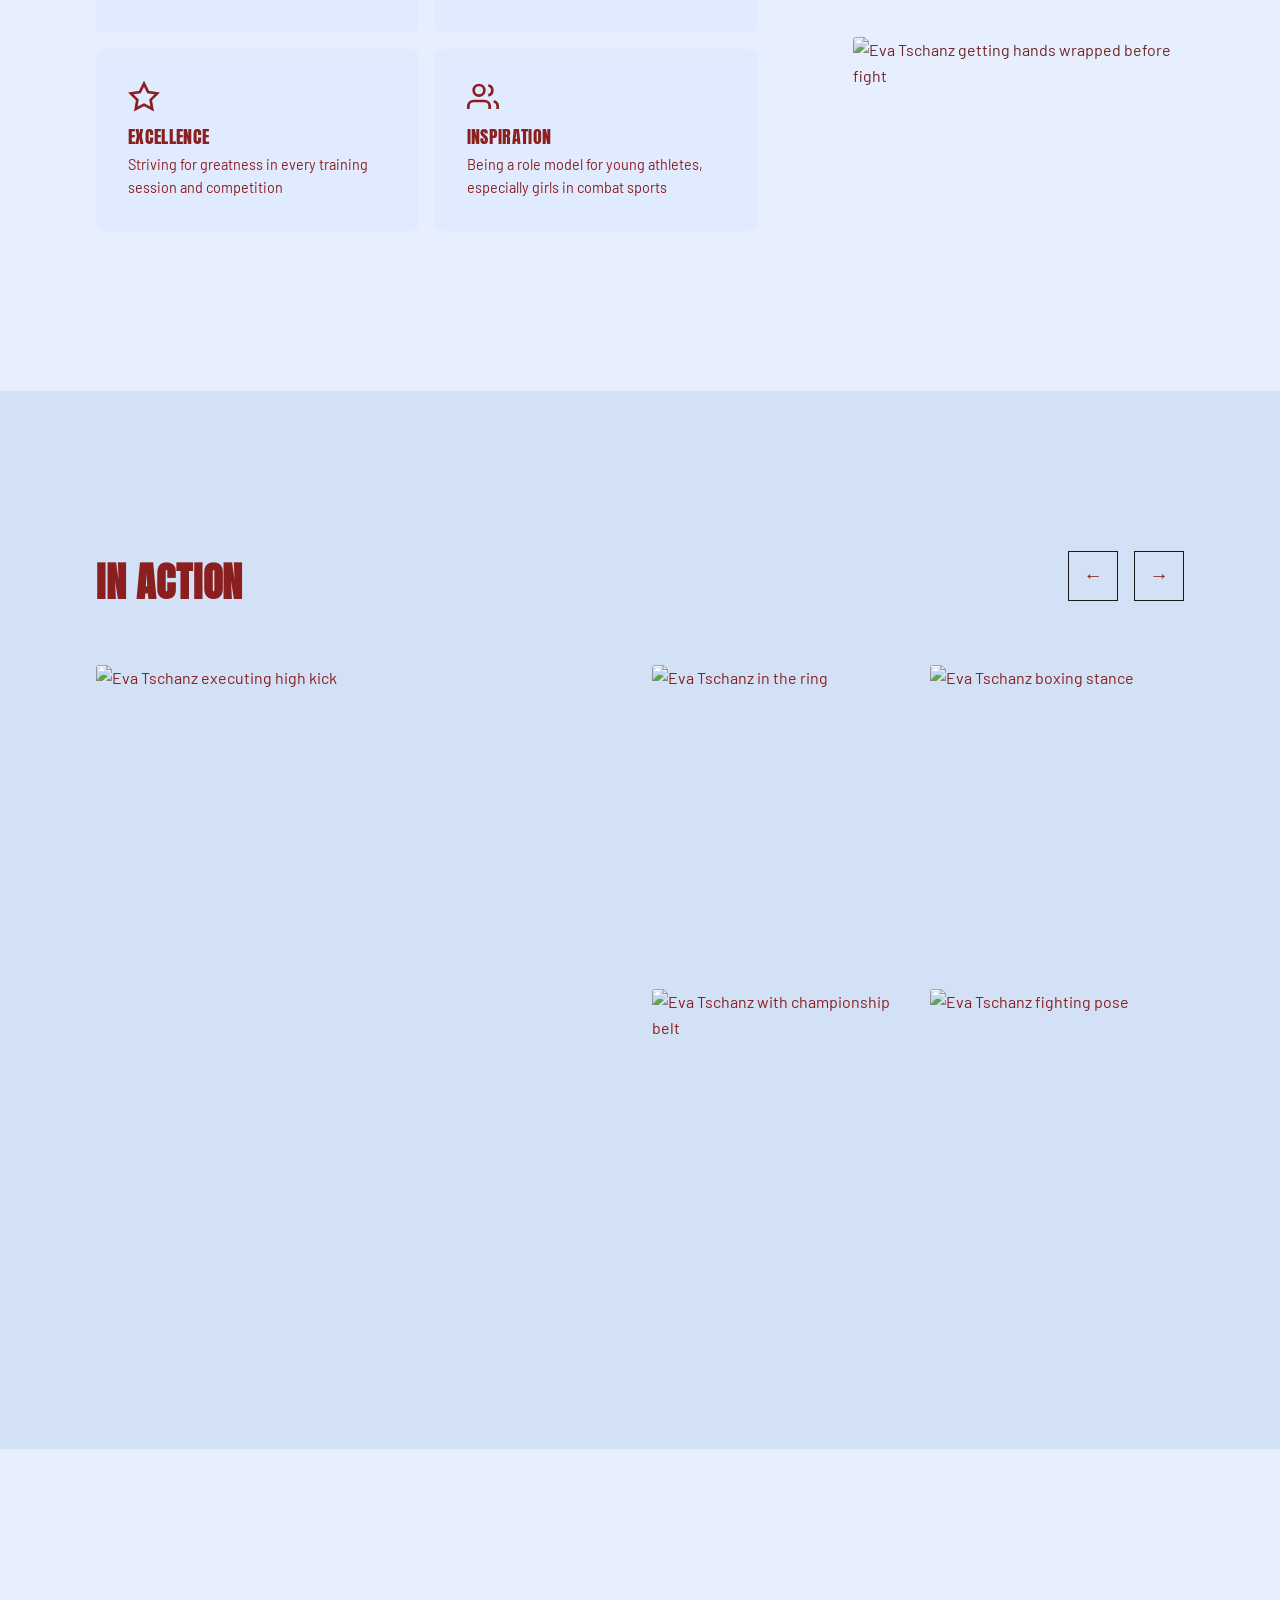
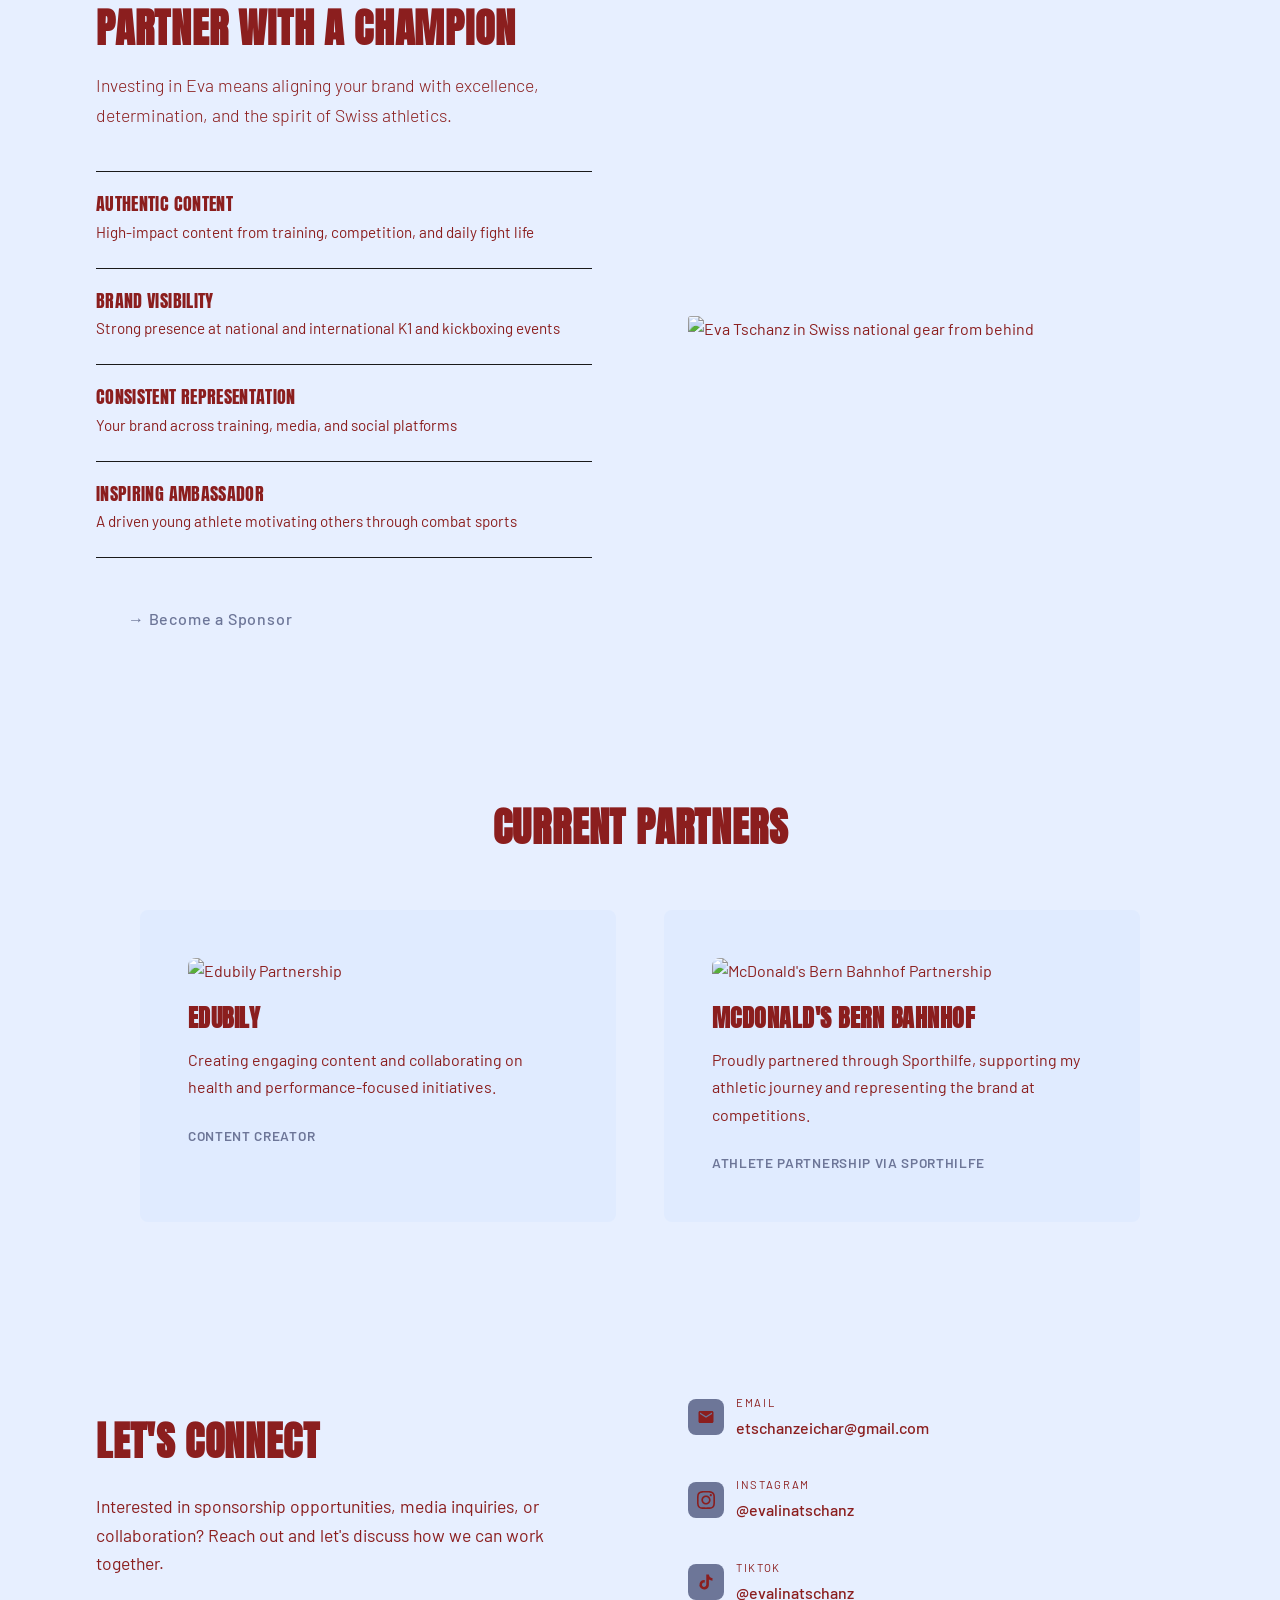
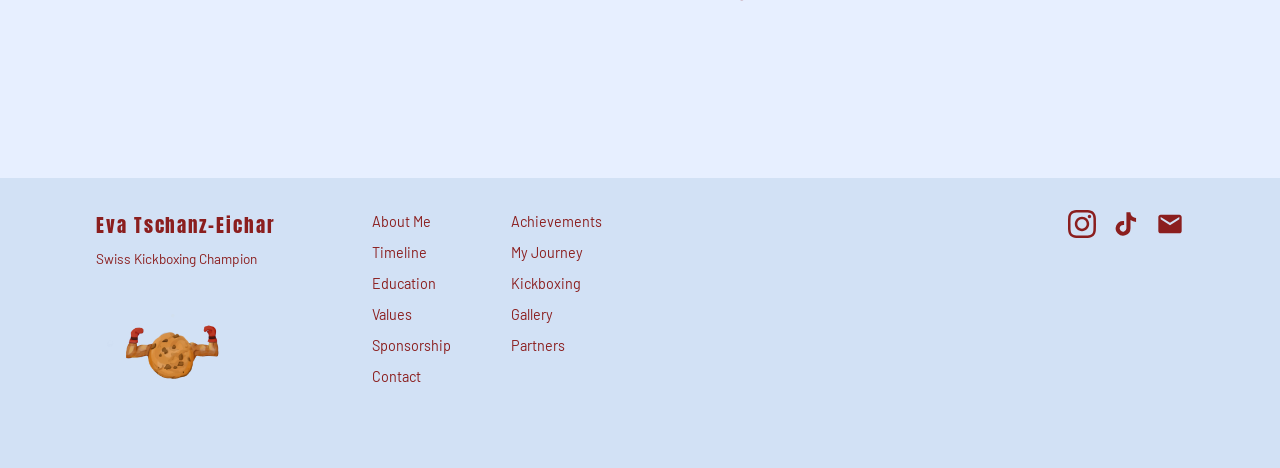
==== commit fec70c0f: "changed links" ====
--- a/index.html
+++ b/index.html
@@ -332,12 +332,10 @@
         }
 
         .hero-badge {
-            padding: 0.75rem 1.5rem;
-            background: hsl(220, 100%, 94%);
             font-size: 0.85rem;
             letter-spacing: 0.05em;
             color: var(--white);
-            border-radius: 8px;
+            font-weight: 700;
         }
 
         .hero-cta {
@@ -1509,6 +1507,136 @@
             color: var(--red);
         }
 
+        /* Partners Section */
+        .partners {
+            padding: 8rem 6rem;
+            background: #e7efff;
+        }
+
+        .partners h2 {
+            text-align: center;
+            font-size: clamp(1.8rem, 4vw, 2.5rem);
+            margin-bottom: 4rem;
+        }
+
+        .partners-grid {
+            display: grid;
+            grid-template-columns: repeat(2, 1fr);
+            gap: 3rem;
+            max-width: 1000px;
+            margin: 0 auto;
+        }
+
+        .partner-card {
+            background: hsl(220, 100%, 94%);
+            padding: 3rem;
+            border-radius: 8px;
+            transition: transform 0.3s ease;
+            cursor: pointer;
+        }
+
+        .partner-card:hover {
+            transform: translateY(-5px);
+        }
+
+        .partner-image {
+            width: 120px;
+            height: 120px;
+            object-fit: cover;
+            border-radius: 8px;
+            margin-bottom: 1.5rem;
+            transition: transform 0.3s ease;
+        }
+
+        .partner-modal {
+            display: none;
+            position: fixed;
+            top: 0;
+            left: 0;
+            width: 100%;
+            height: 100%;
+            background: rgba(0, 0, 0, 0.9);
+            z-index: 10000;
+            justify-content: center;
+            align-items: center;
+            cursor: pointer;
+            padding: 2rem;
+        }
+
+        .partner-modal.active {
+            display: flex;
+        }
+
+        .partner-modal-content {
+            background: hsl(220, 100%, 94%);
+            padding: 4rem;
+            border-radius: 8px;
+            max-width: 600px;
+            width: 100%;
+            cursor: default;
+            position: relative;
+        }
+
+        .partner-modal-content .partner-image {
+            width: 100%;
+            height: auto;
+            max-height: 400px;
+            object-fit: cover;
+            margin-bottom: 2rem;
+        }
+
+        .partner-modal-content h3 {
+            font-size: 2rem;
+            margin-bottom: 1.5rem;
+            color: var(--white);
+        }
+
+        .partner-modal-content .partner-description {
+            color: var(--gray);
+            line-height: 1.7;
+            margin-bottom: 2rem;
+            font-size: 1.1rem;
+        }
+
+        .partner-modal-content .partner-role {
+            font-size: 0.9rem;
+            color: var(--red);
+            font-weight: 600;
+            text-transform: uppercase;
+            letter-spacing: 0.05em;
+        }
+
+        .partner-modal-close {
+            position: absolute;
+            top: 2rem;
+            right: 2rem;
+            color: white;
+            font-size: 3rem;
+            font-weight: 300;
+            cursor: pointer;
+            z-index: 10001;
+        }
+
+        .partner-content h3 {
+            font-size: 1.5rem;
+            margin-bottom: 1rem;
+            color: var(--white);
+        }
+
+        .partner-description {
+            color: var(--gray);
+            line-height: 1.7;
+            margin-bottom: 1.5rem;
+        }
+
+        .partner-role {
+            font-size: 0.85rem;
+            color: var(--red);
+            font-weight: 600;
+            text-transform: uppercase;
+            letter-spacing: 0.05em;
+        }
+
         /* Contact Section */
         .contact {
             padding: 2rem 6rem 10rem;
@@ -1557,8 +1685,12 @@
         }
 
         .contact-link:hover {
-            background: var(--gray-dark);
+            background: var(--blue-dark);
             transform: translateX(10px);
+        }
+
+        .contact-link:hover .contact-link-icon {
+            background: var(--red-dark);
         }
 
         .contact-link-icon {
@@ -1741,8 +1873,8 @@
         }
 
         .footer-social-icons svg {
-            width: 20px;
-            height: 20px;
+            width: 28px;
+            height: 28px;
         }
 
         /* Animations */
@@ -2682,6 +2814,24 @@
 
             .budget-summary h3 {
                 font-size: 1.3rem;
+            }
+
+            /* Partners Mobile */
+            .partners {
+                padding: 4rem 1.25rem;
+            }
+
+            .partners h2 {
+                margin-bottom: 2.5rem;
+            }
+
+            .partners-grid {
+                grid-template-columns: 1fr;
+                gap: 2rem;
+            }
+
+            .partner-card {
+                padding: 2rem;
             }
 
             /* Contact Mobile */
@@ -3331,6 +3481,31 @@
         </div>
     </section>
 
+    <!-- Current Partners Section -->
+    <section class="partners" id="partners">
+        <div class="container">
+            <h2 class="reveal">Current Partners</h2>
+            <div class="partners-grid">
+                <div class="partner-card reveal">
+                    <img src="images/WhatsApp Image 2026-01-04 at 08.24.41.jpeg" alt="Edubily Partnership" class="partner-image">
+                    <div class="partner-content">
+                        <h3>Edubily</h3>
+                        <p class="partner-description">Creating engaging content and collaborating on health and performance-focused initiatives.</p>
+                        <div class="partner-role">Content Creator</div>
+                    </div>
+                </div>
+                <div class="partner-card reveal">
+                    <img src="images/web/WhatsApp Image 2026-01-04 at 08.32.28.jpeg" alt="McDonald's Bern Bahnhof Partnership" class="partner-image">
+                    <div class="partner-content">
+                        <h3>McDonald's Bern Bahnhof</h3>
+                        <p class="partner-description">Proudly partnered through Sporthilfe, supporting my athletic journey and representing the brand at competitions.</p>
+                        <div class="partner-role">Athlete Partnership via Sporthilfe</div>
+                    </div>
+                </div>
+            </div>
+        </div>
+    </section>
+
     <!-- Contact Section -->
     <section class="contact" id="contact">
         <div class="contact-info reveal">
@@ -3393,10 +3568,10 @@
             <a href="#values">Values</a>
             <a href="#gallery">Gallery</a>
             <a href="#sponsorship">Sponsorship</a>
+            <a href="#partners">Partners</a>
             <a href="#contact">Contact</a>
         </div>
         <div class="footer-social">
-            <div class="footer-social-title">CONNECT</div>
             <div class="footer-social-icons">
                 <a href="https://www.instagram.com/evalinatschanz" target="_blank" aria-label="Instagram">
                     <svg xmlns="http://www.w3.org/2000/svg" width="24" height="24" viewBox="0 0 24 24" fill="currentColor">
@@ -3417,6 +3592,13 @@
         </div>
     </footer>
 
+    <!-- Partner Modal -->
+    <div class="partner-modal" id="partnerModal">
+        <div class="partner-modal-close">&times;</div>
+        <div class="partner-modal-content" id="partnerModalContent">
+        </div>
+    </div>
+
     <script>
         // Navbar scroll effect
         const navbar = document.getElementById('navbar');
@@ -3629,6 +3811,48 @@
                 document.body.style.overflow = '';
             }
         });
+
+        // Partner Card Modal
+        const partnerModal = document.getElementById('partnerModal');
+        const partnerModalContent = document.getElementById('partnerModalContent');
+        const partnerCards = document.querySelectorAll('.partner-card');
+        const partnerModalClose = document.querySelector('.partner-modal-close');
+
+        partnerCards.forEach(card => {
+            card.addEventListener('click', () => {
+                // Clone the card content
+                const cardClone = card.cloneNode(true);
+                partnerModalContent.innerHTML = '';
+                partnerModalContent.appendChild(cardClone);
+
+                partnerModal.classList.add('active');
+                document.body.style.overflow = 'hidden';
+            });
+        });
+
+        partnerModal.addEventListener('click', (e) => {
+            if (e.target === partnerModal) {
+                partnerModal.classList.remove('active');
+                document.body.style.overflow = '';
+            }
+        });
+
+        partnerModalContent.addEventListener('click', (e) => {
+            e.stopPropagation();
+        });
+
+        partnerModalClose.addEventListener('click', (e) => {
+            e.stopPropagation();
+            partnerModal.classList.remove('active');
+            document.body.style.overflow = '';
+        });
+
+        document.addEventListener('keydown', (e) => {
+            if (e.key === 'Escape' && partnerModal.classList.contains('active')) {
+                partnerModal.classList.remove('active');
+                document.body.style.overflow = '';
+            }
+        });
     </script>
 </body>
 </html>
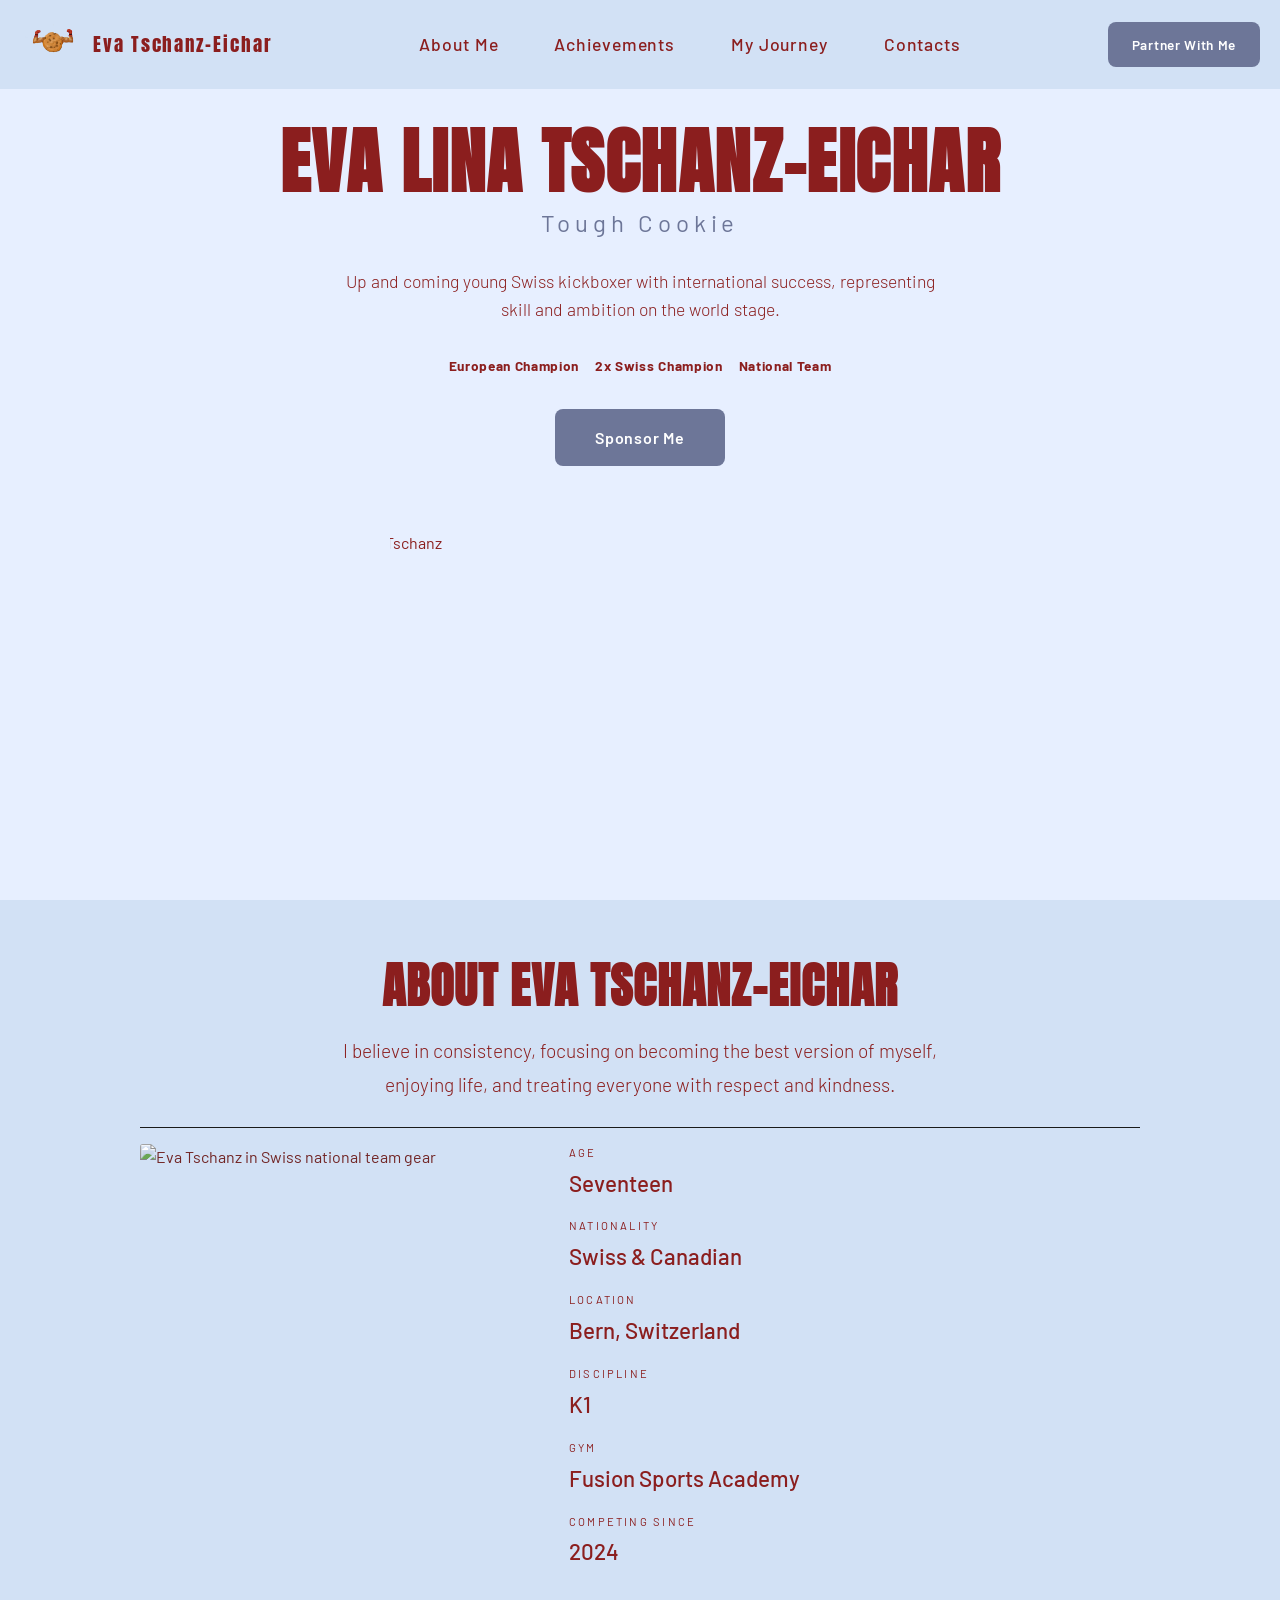
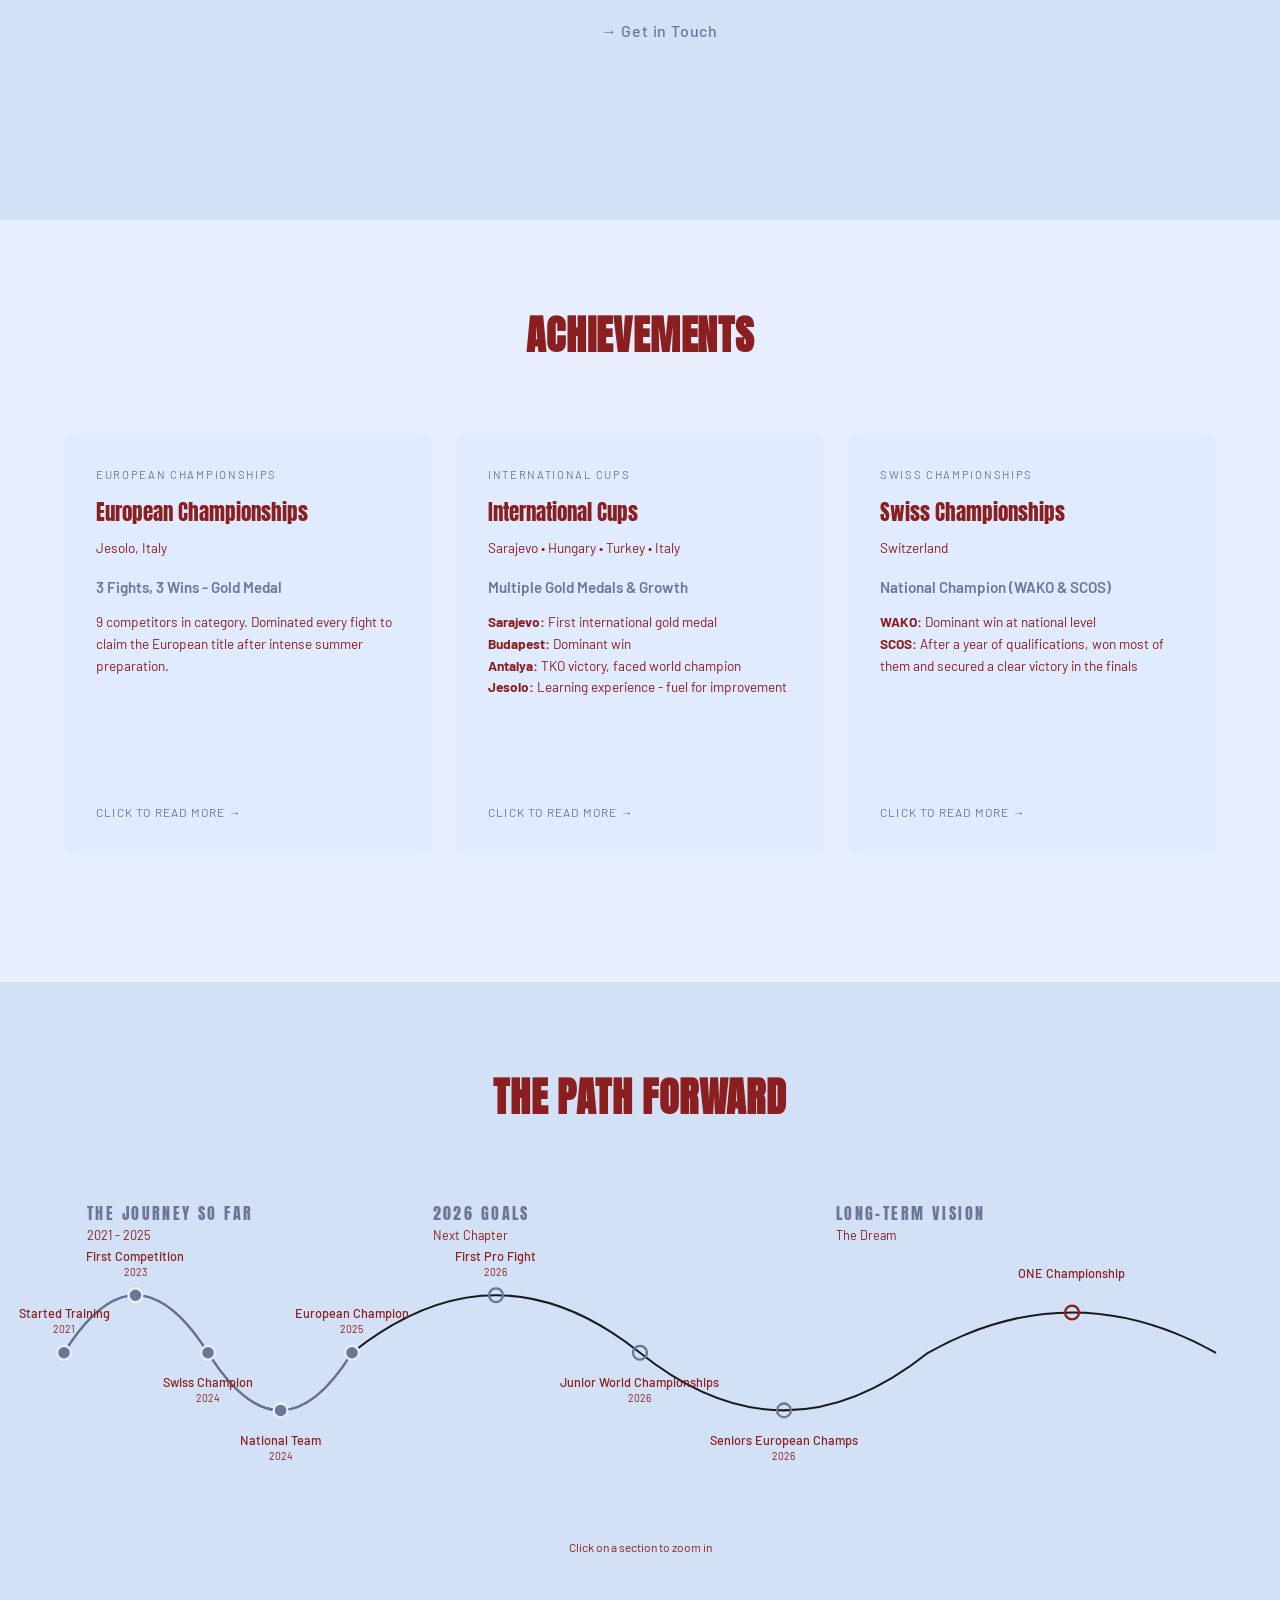
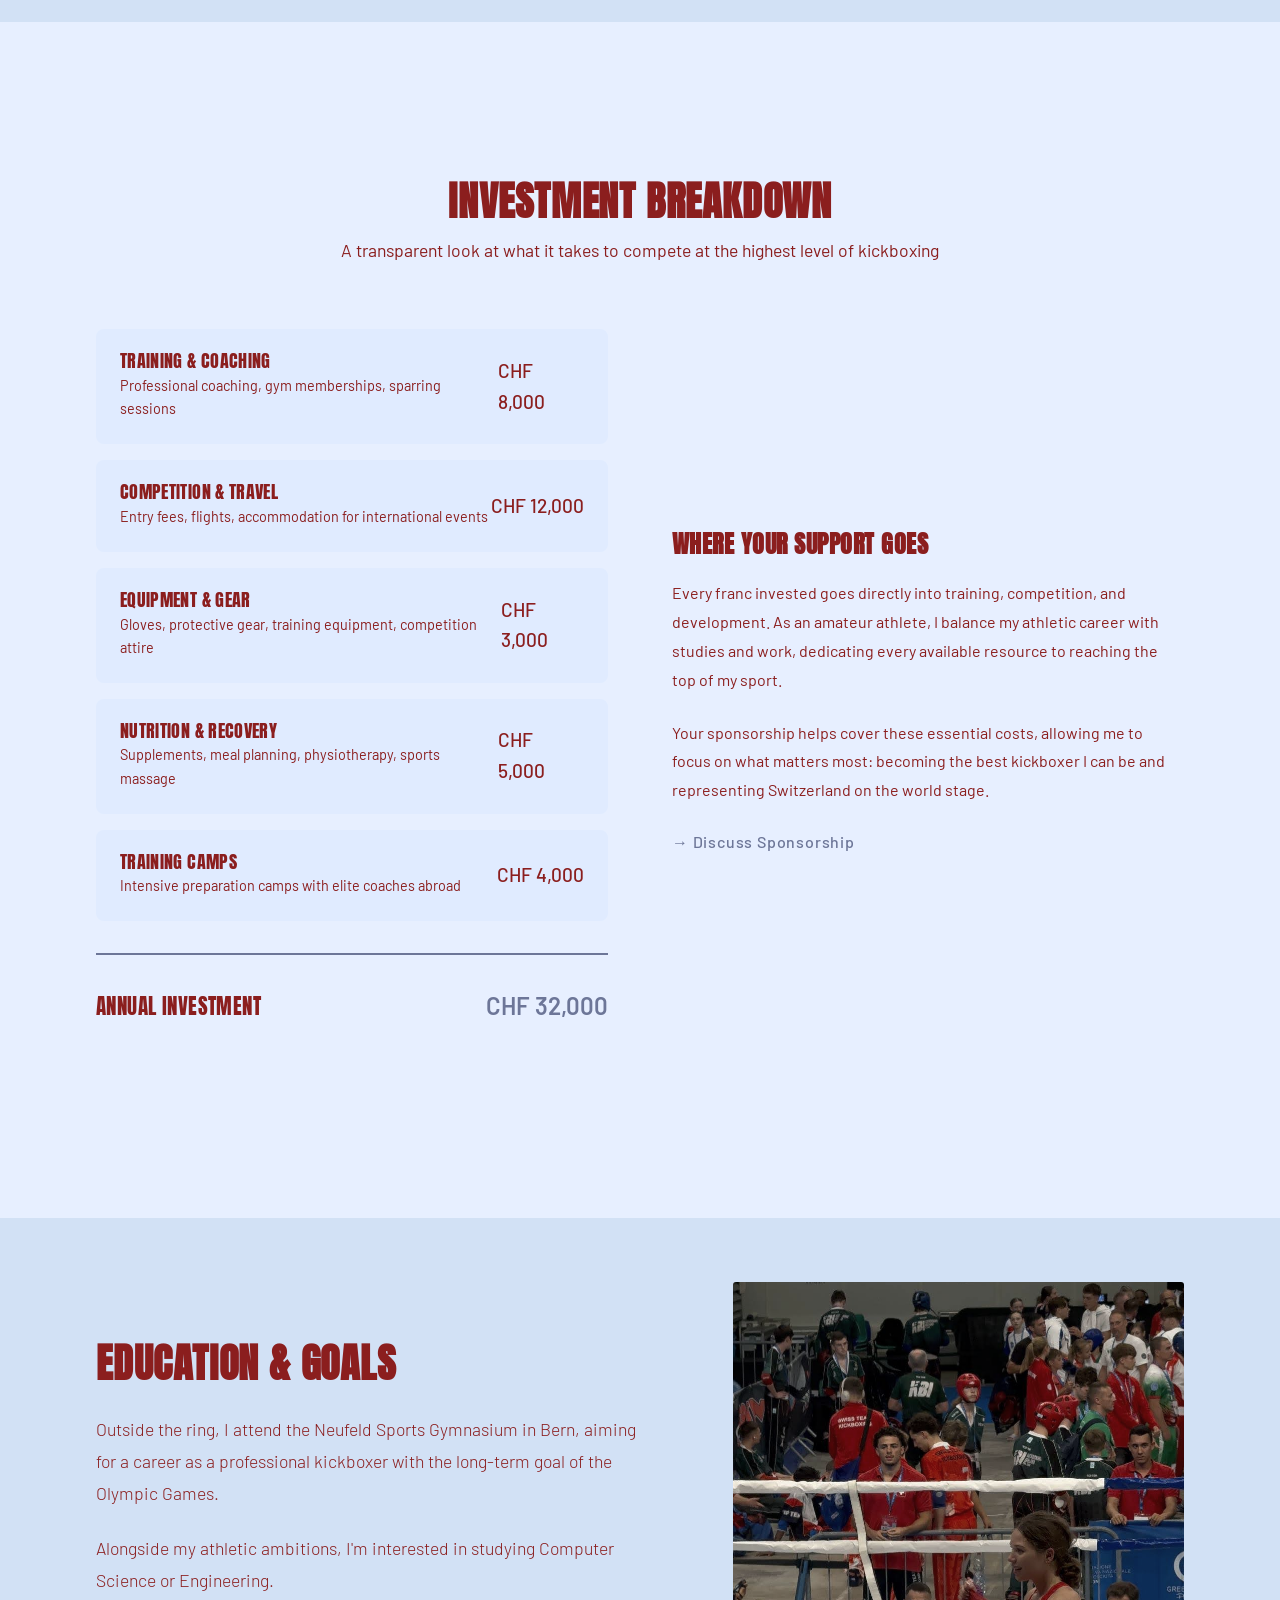
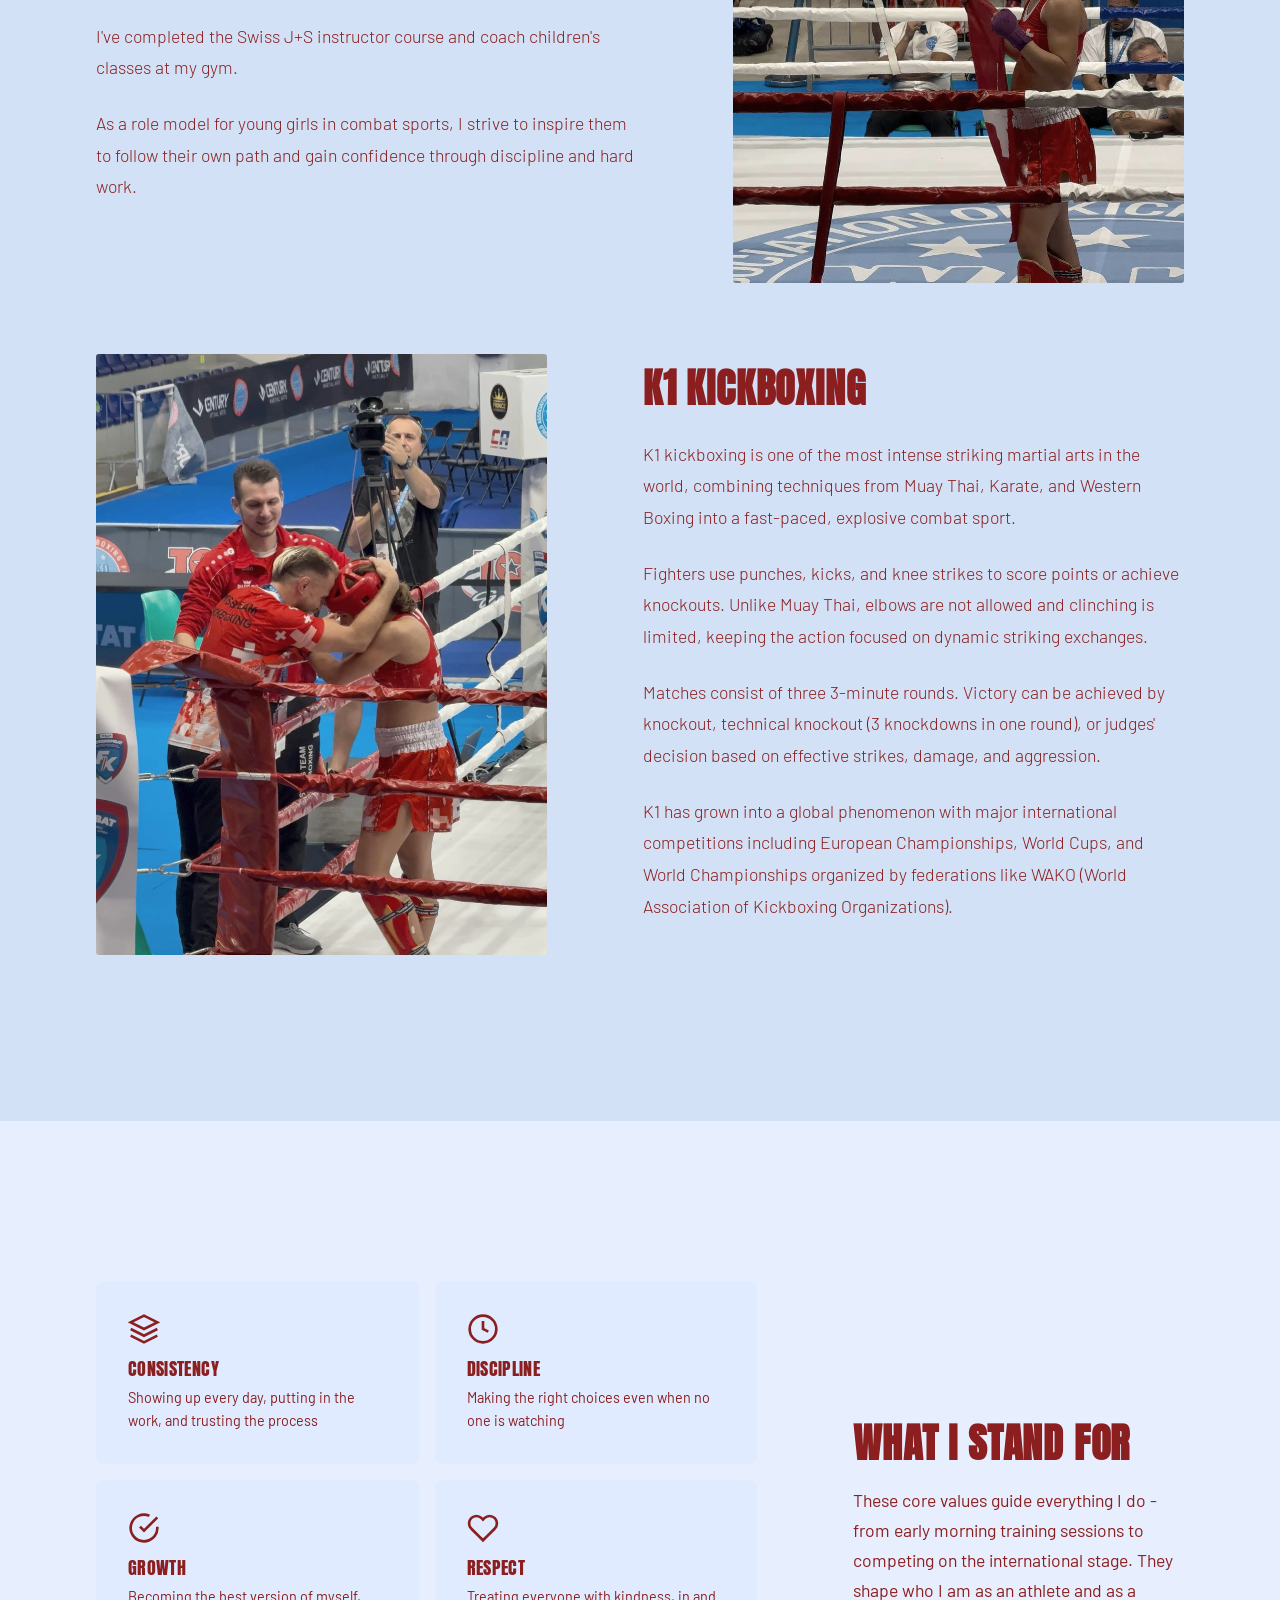
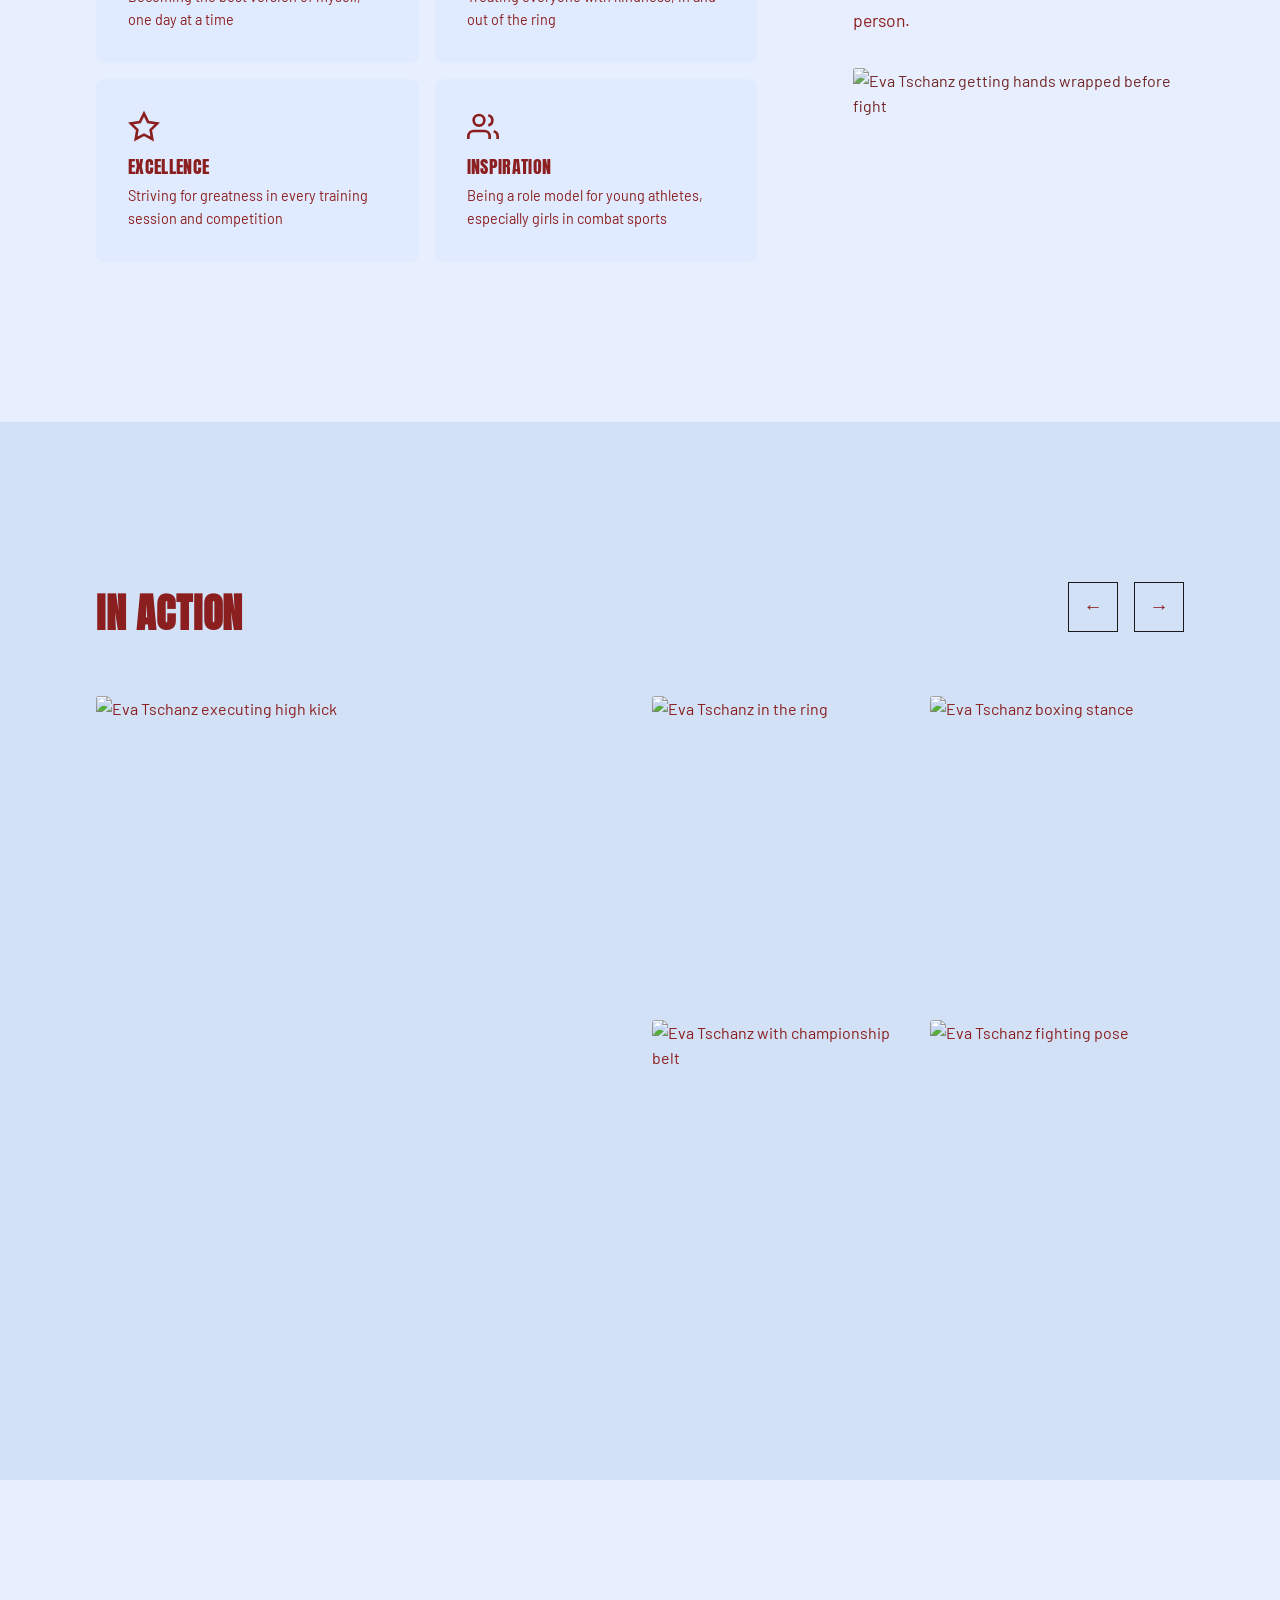
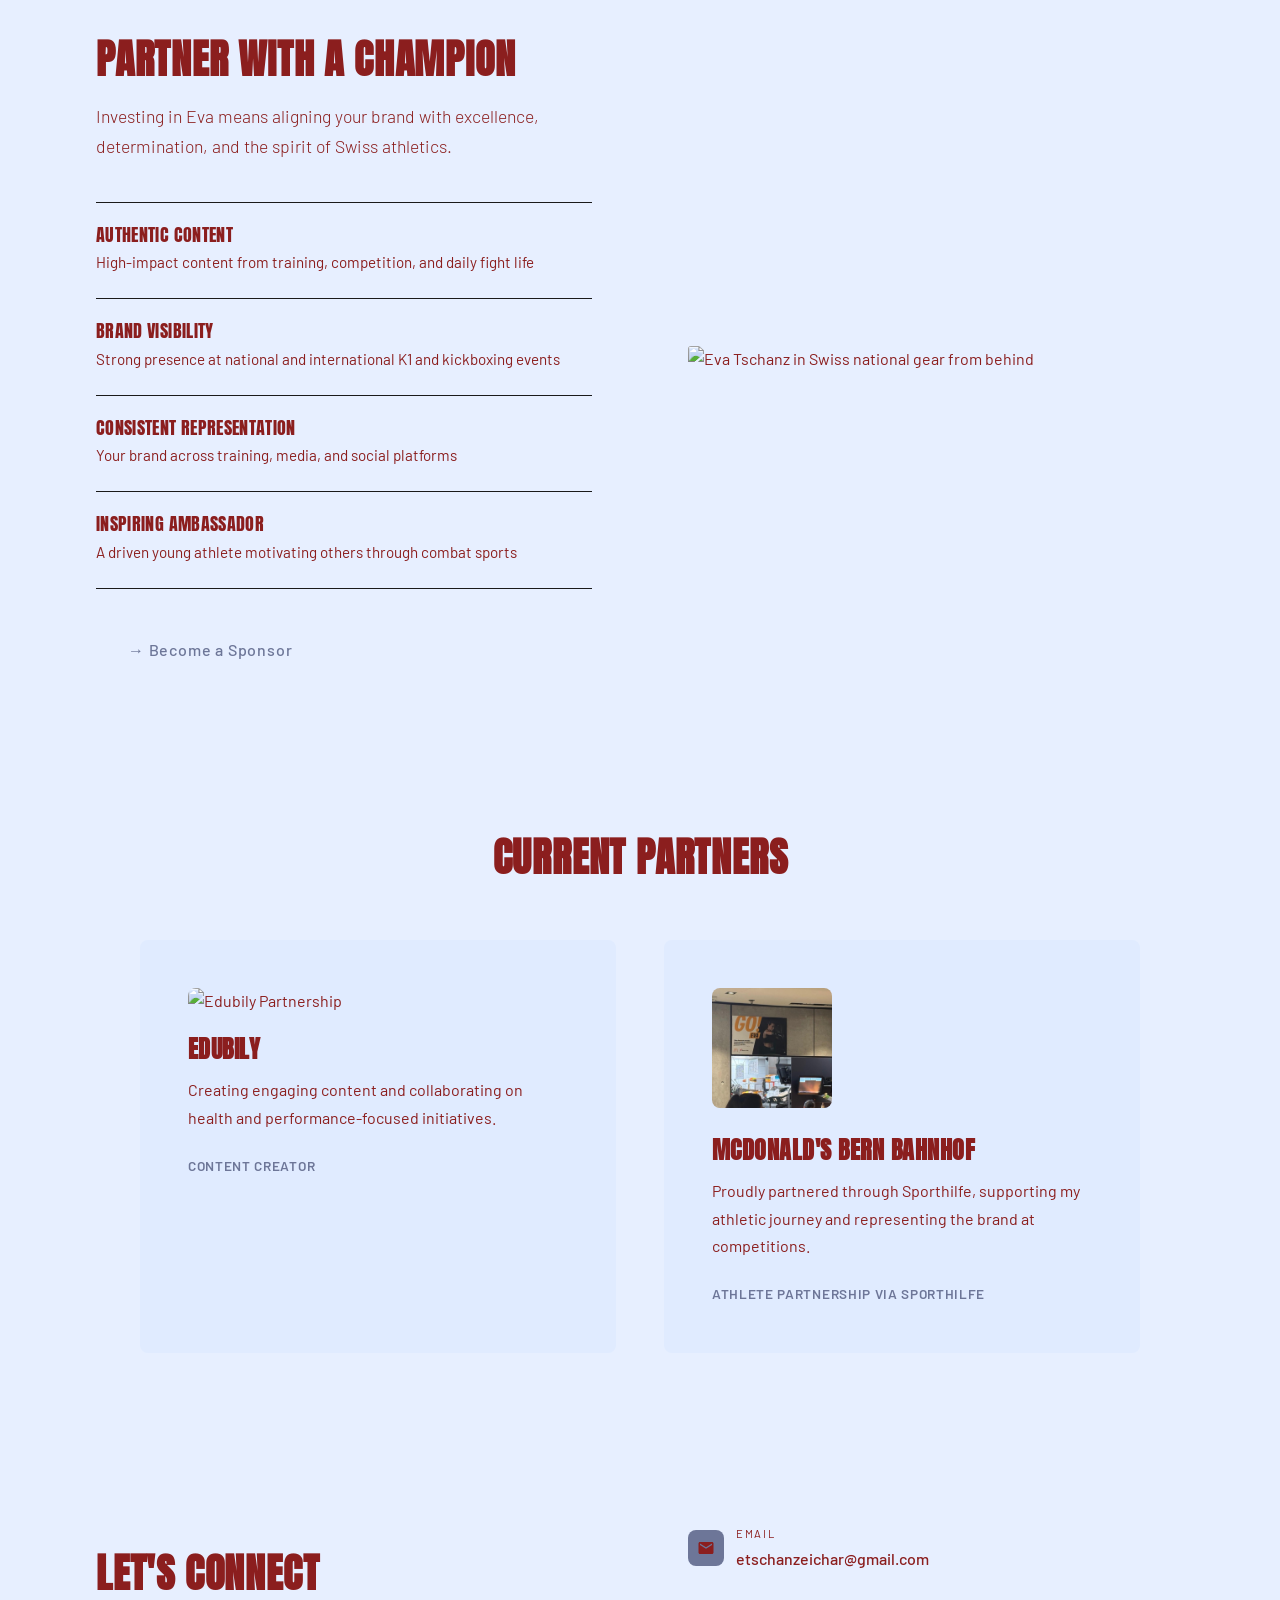
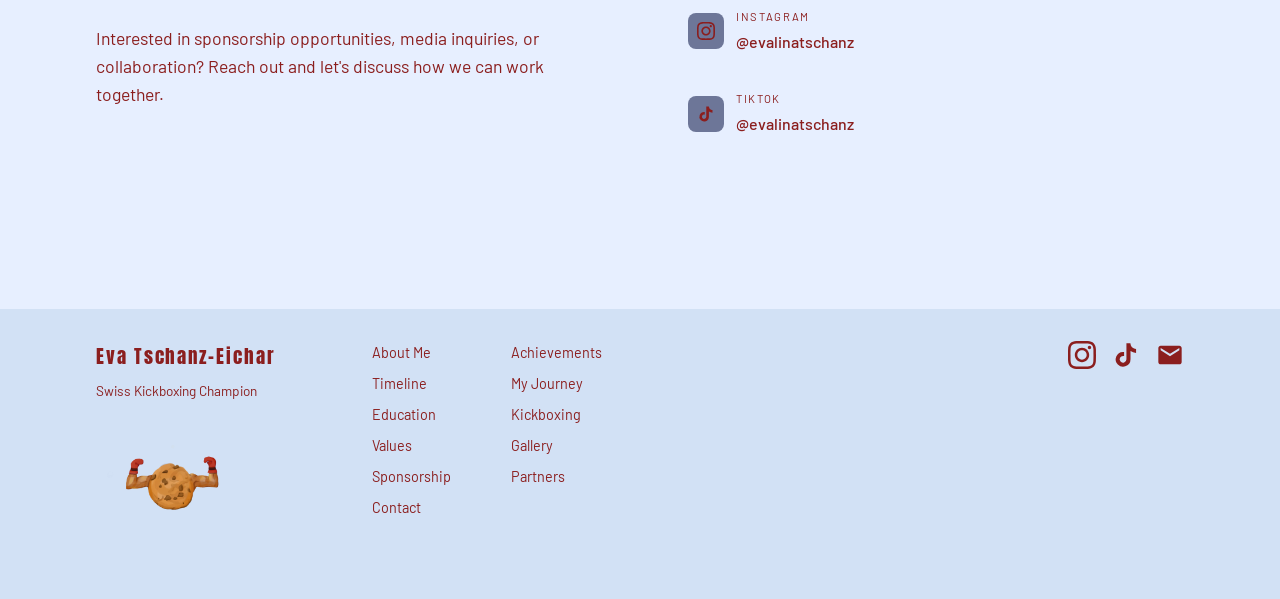
==== commit c1175581: "changed links" ====
--- a/index.html
+++ b/index.html
@@ -1685,7 +1685,7 @@
         }
 
         .contact-link:hover {
-            background: var(--blue-dark);
+            background: #E2EAFD;
             transform: translateX(10px);
         }
 
@@ -3562,7 +3562,7 @@
             <a href="#about">About Me</a>
             <a href="#achievements">Achievements</a>
             <a href="#journey">Timeline</a>
-            <a href="#budget">My Journey</a>
+            <a href="#journey">My Journey</a>
             <a href="#education">Education</a>
             <a href="#kickboxing">Kickboxing</a>
             <a href="#values">Values</a>
@@ -3676,9 +3676,14 @@
                 const href = this.getAttribute('href');
                 const target = document.querySelector(href);
                 if (target) {
-                    target.scrollIntoView({
-                        behavior: 'smooth',
-                        block: 'start'
+                    // Get navbar height
+                    const navbarHeight = navbar.offsetHeight;
+                    // Get target position
+                    const targetPosition = target.getBoundingClientRect().top + window.pageYOffset;
+                    // Scroll to position minus navbar height
+                    window.scrollTo({
+                        top: targetPosition - navbarHeight,
+                        behavior: 'smooth'
                     });
                     // Update URL hash without jumping
                     history.pushState(null, null, href);
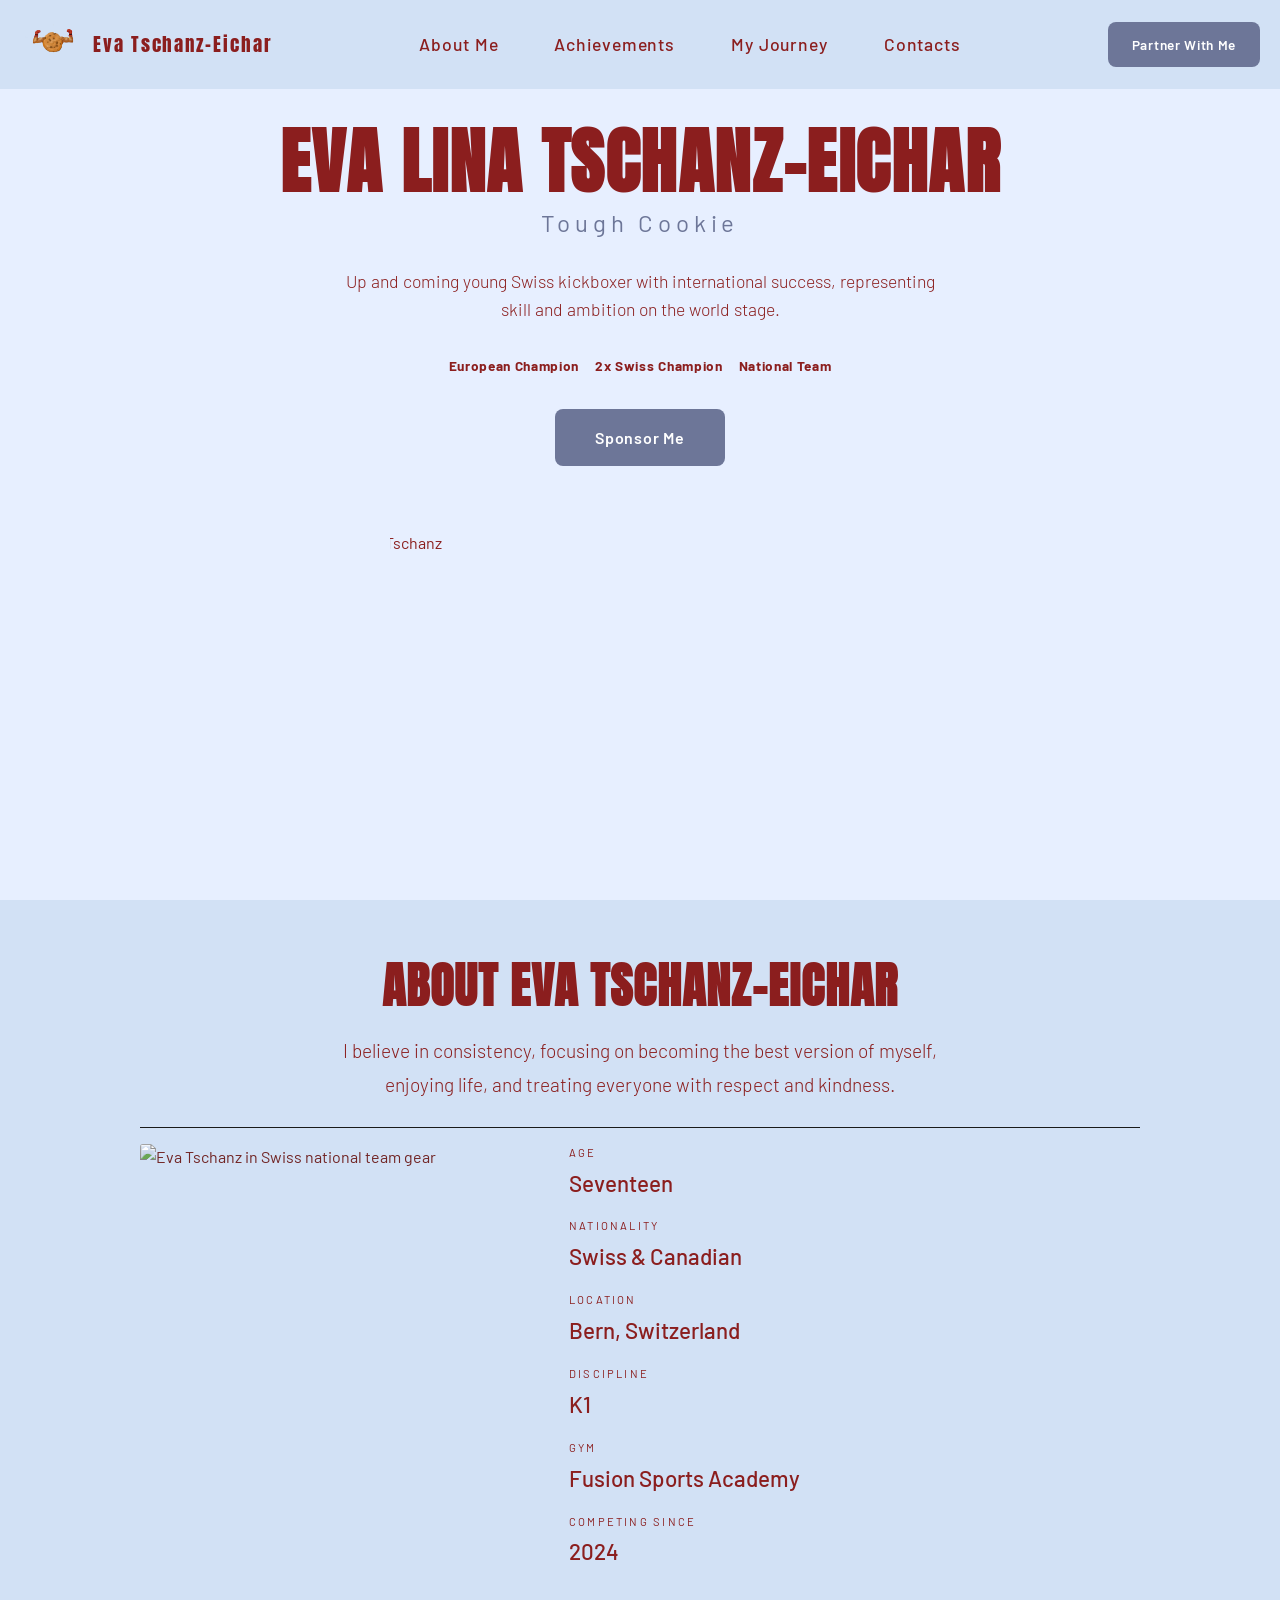
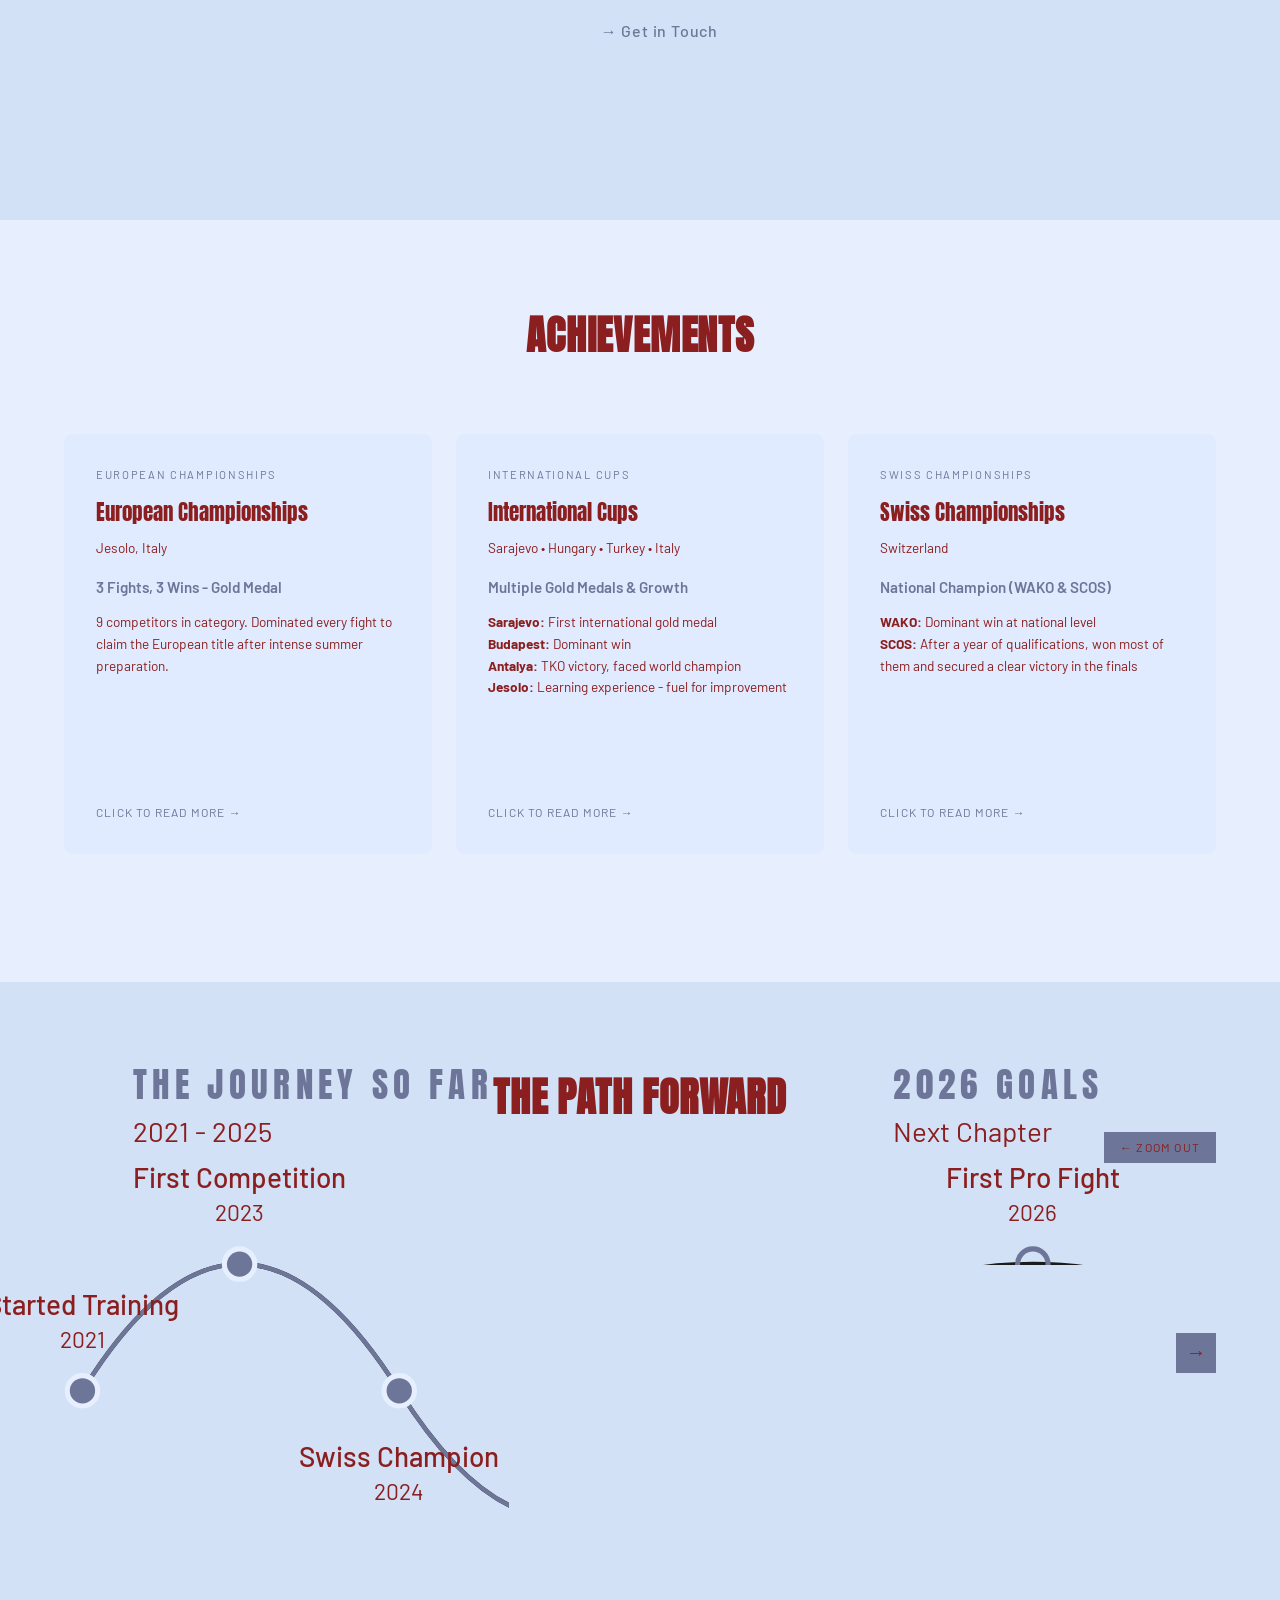
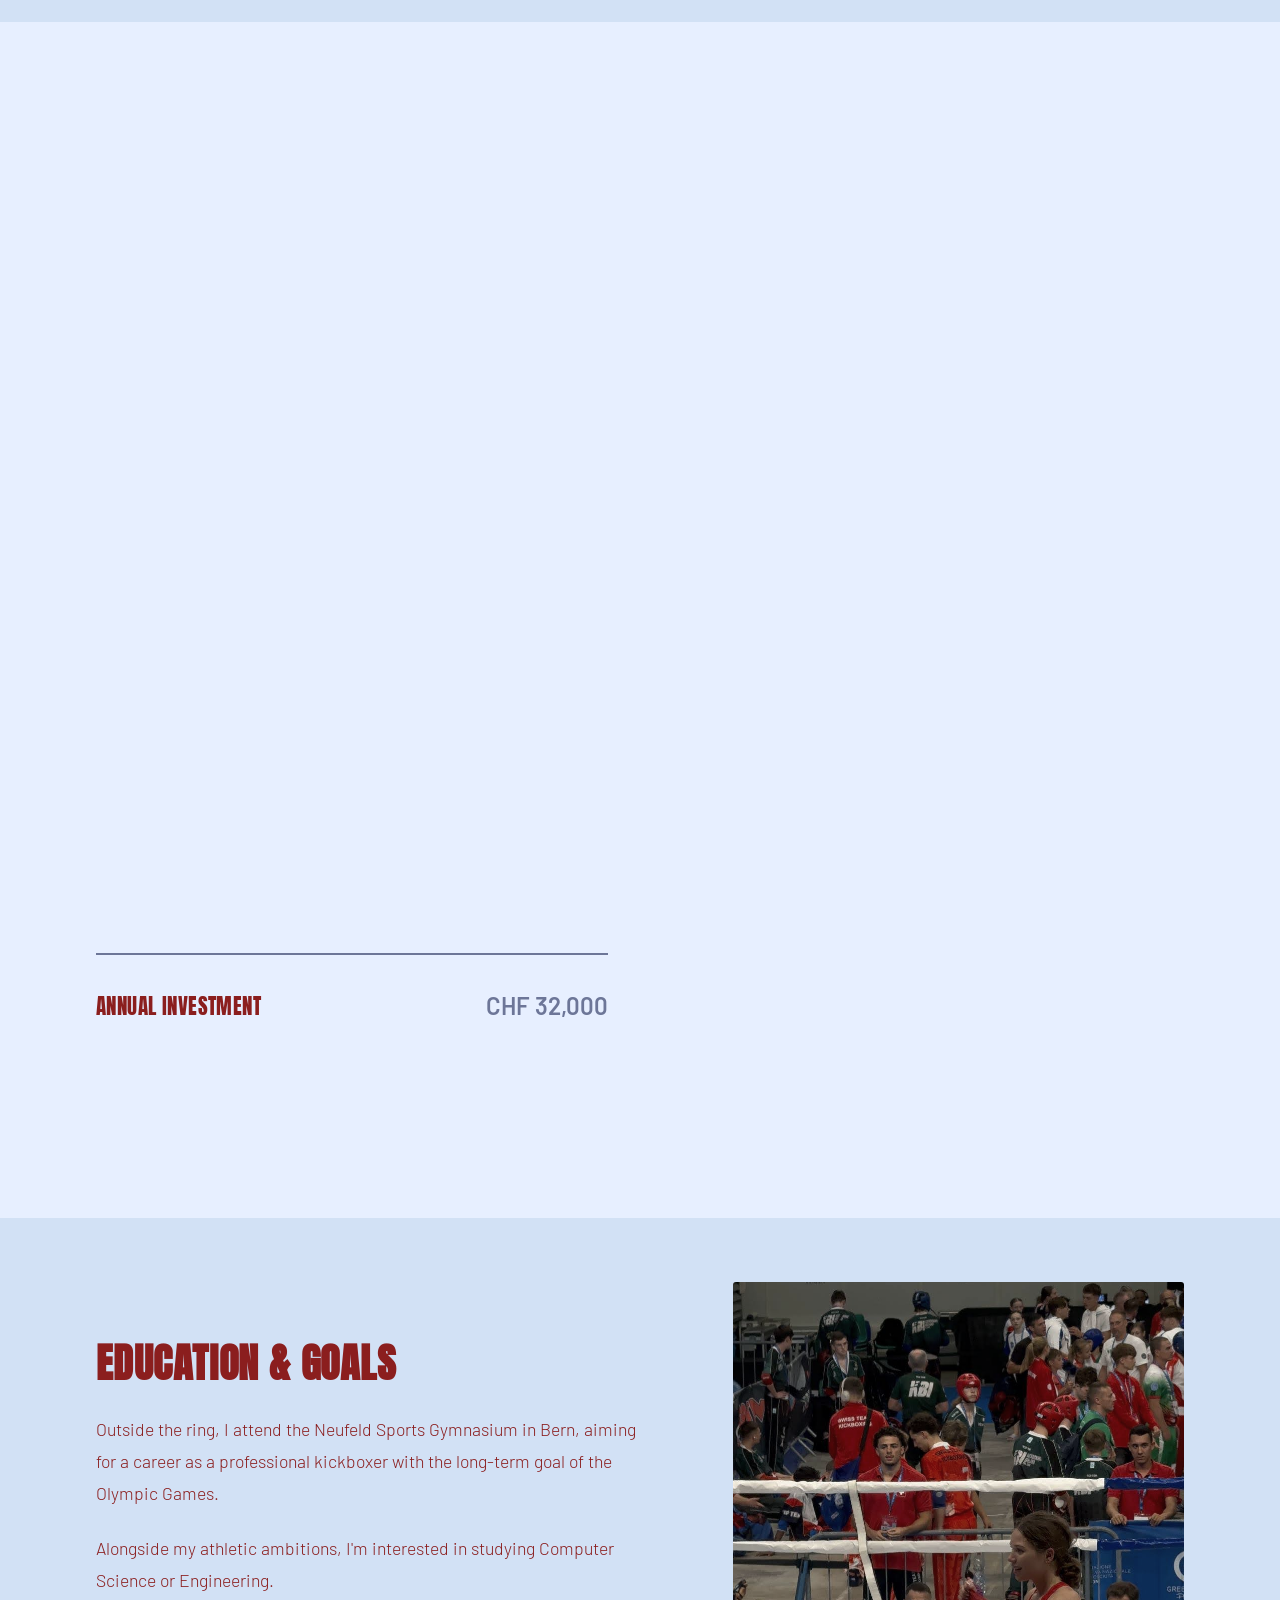
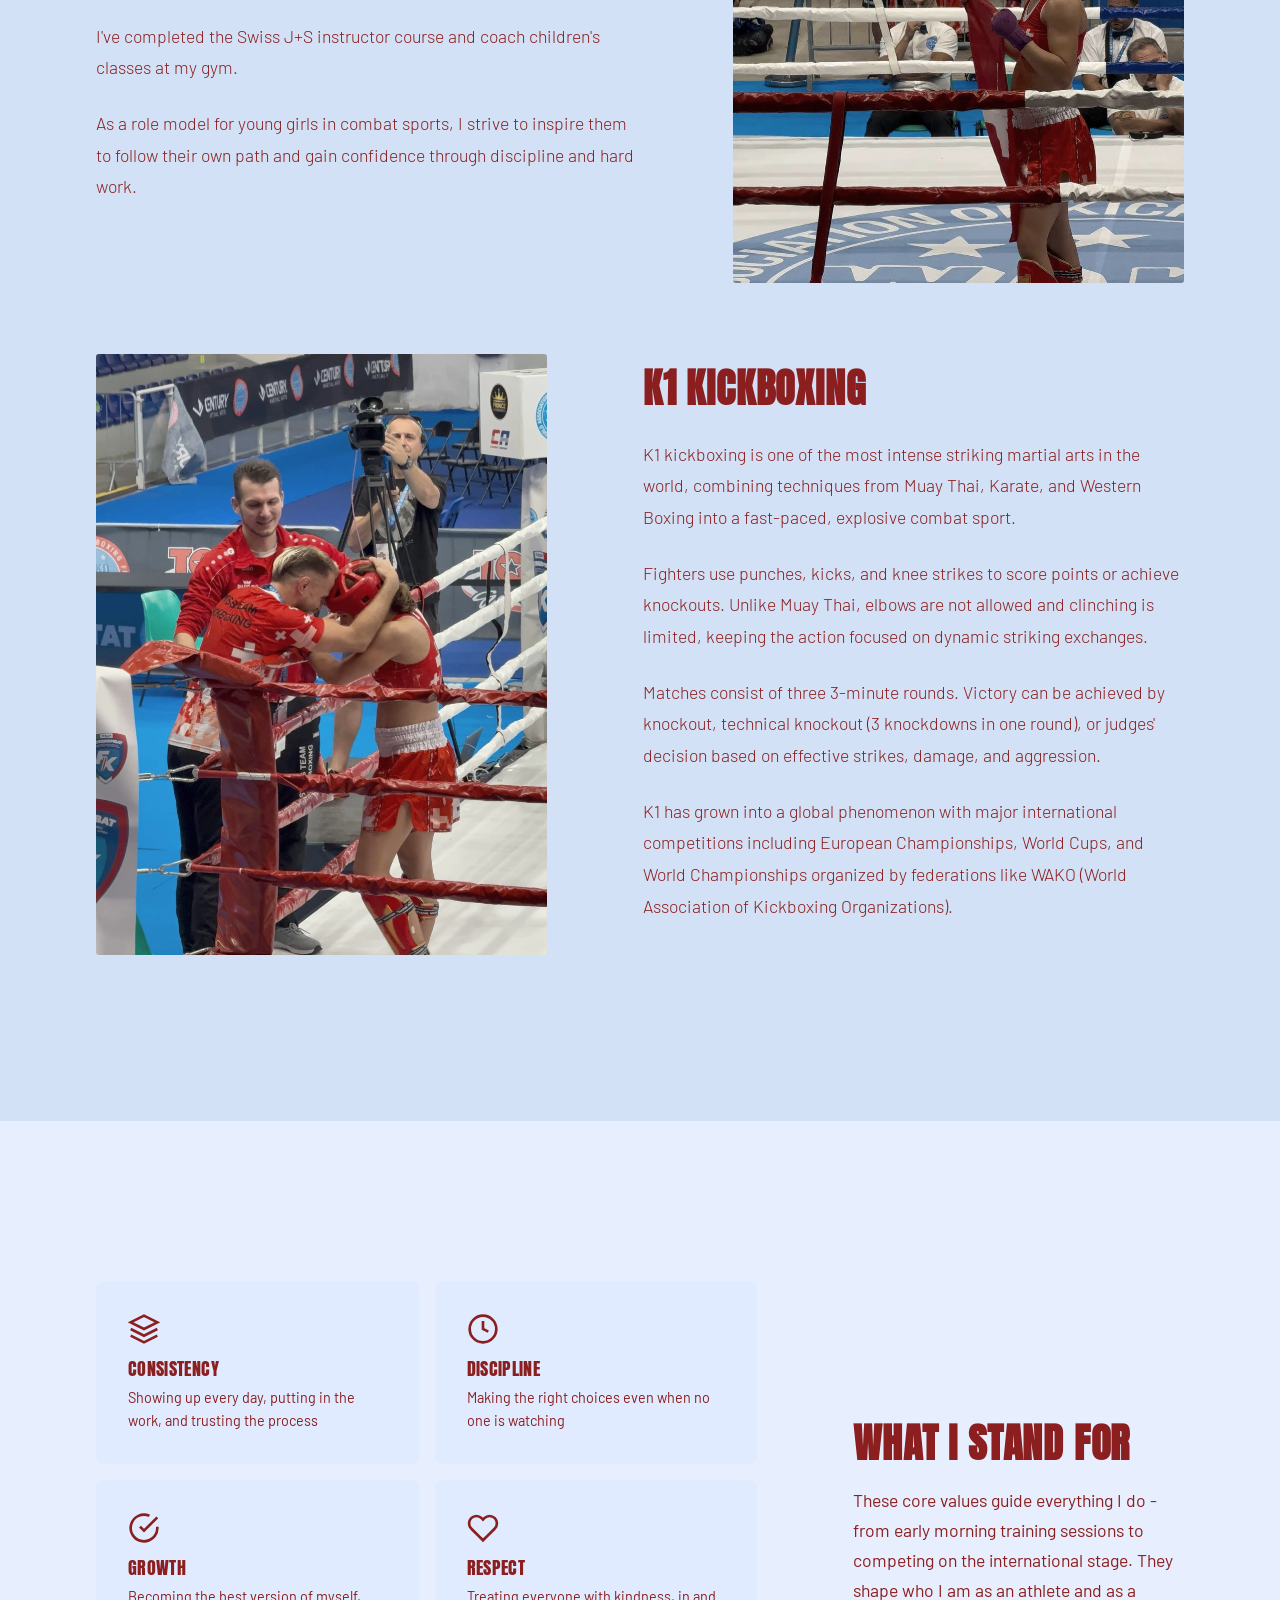
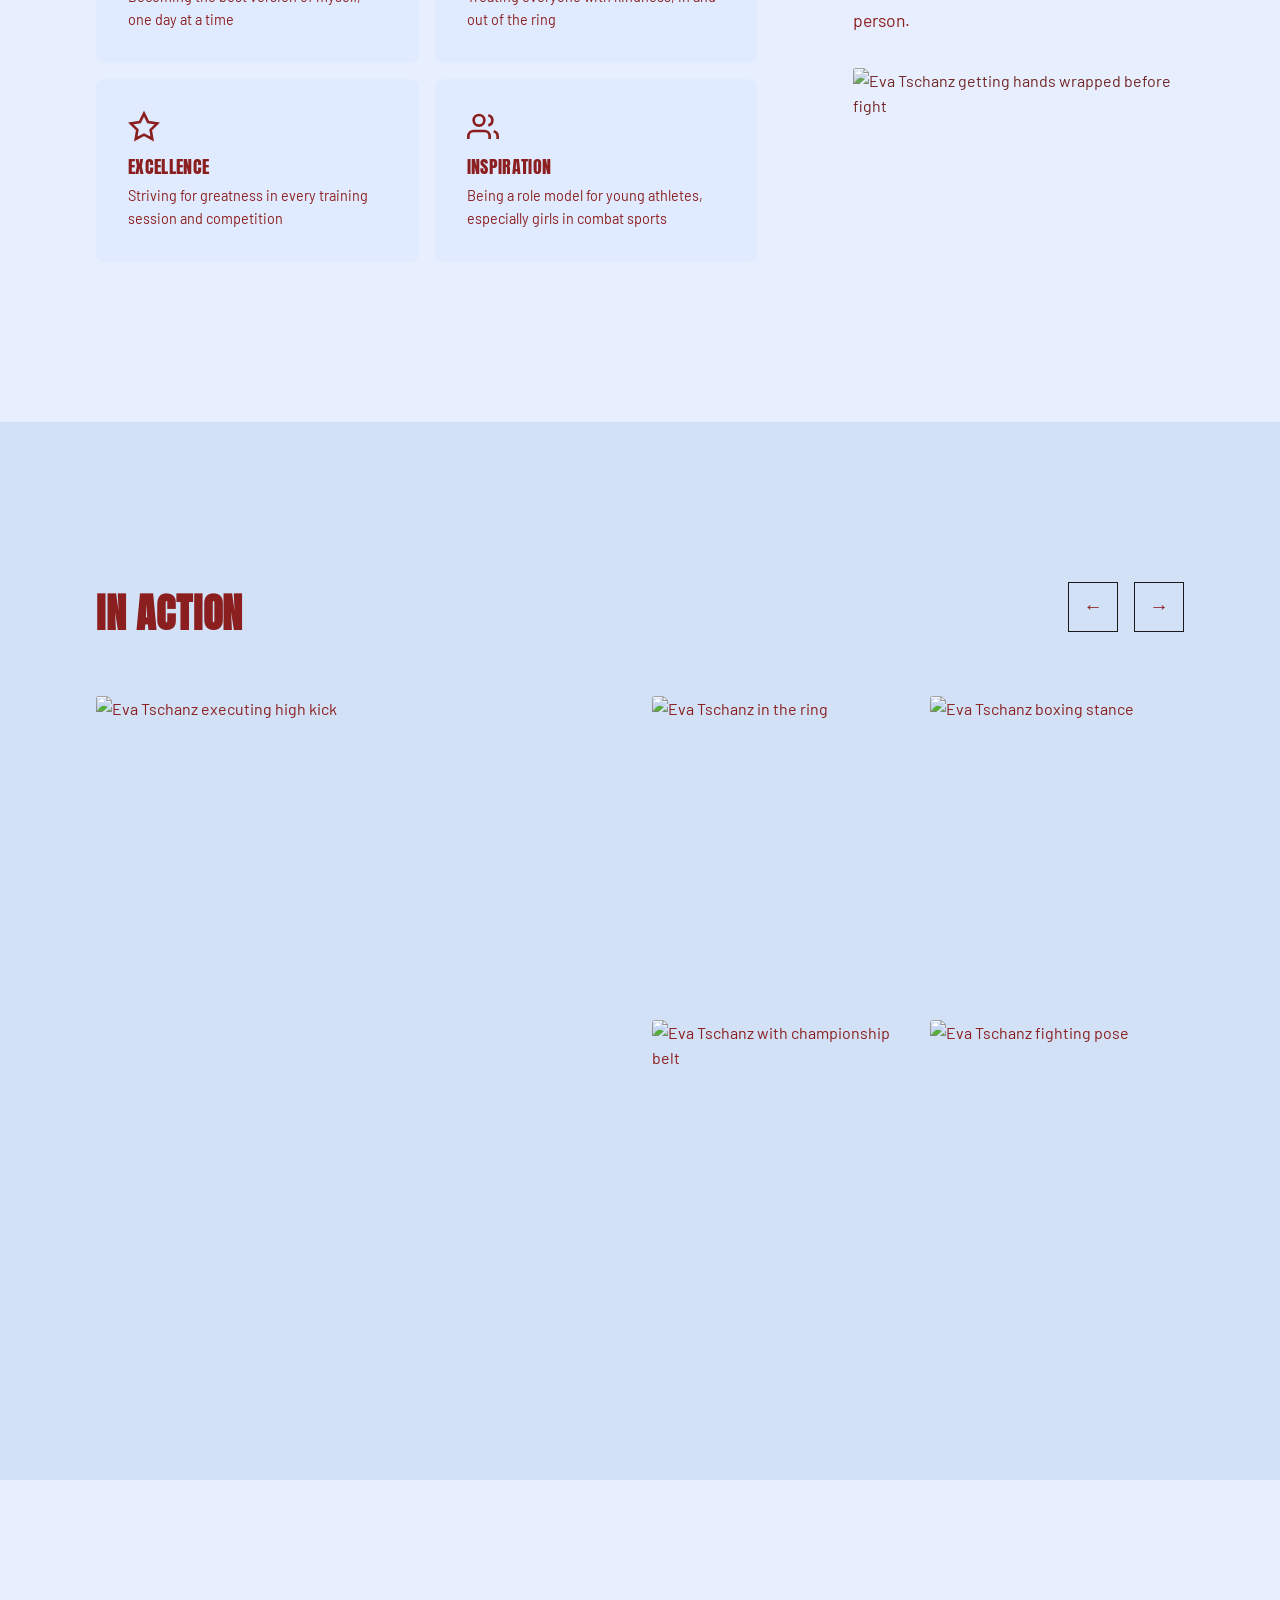
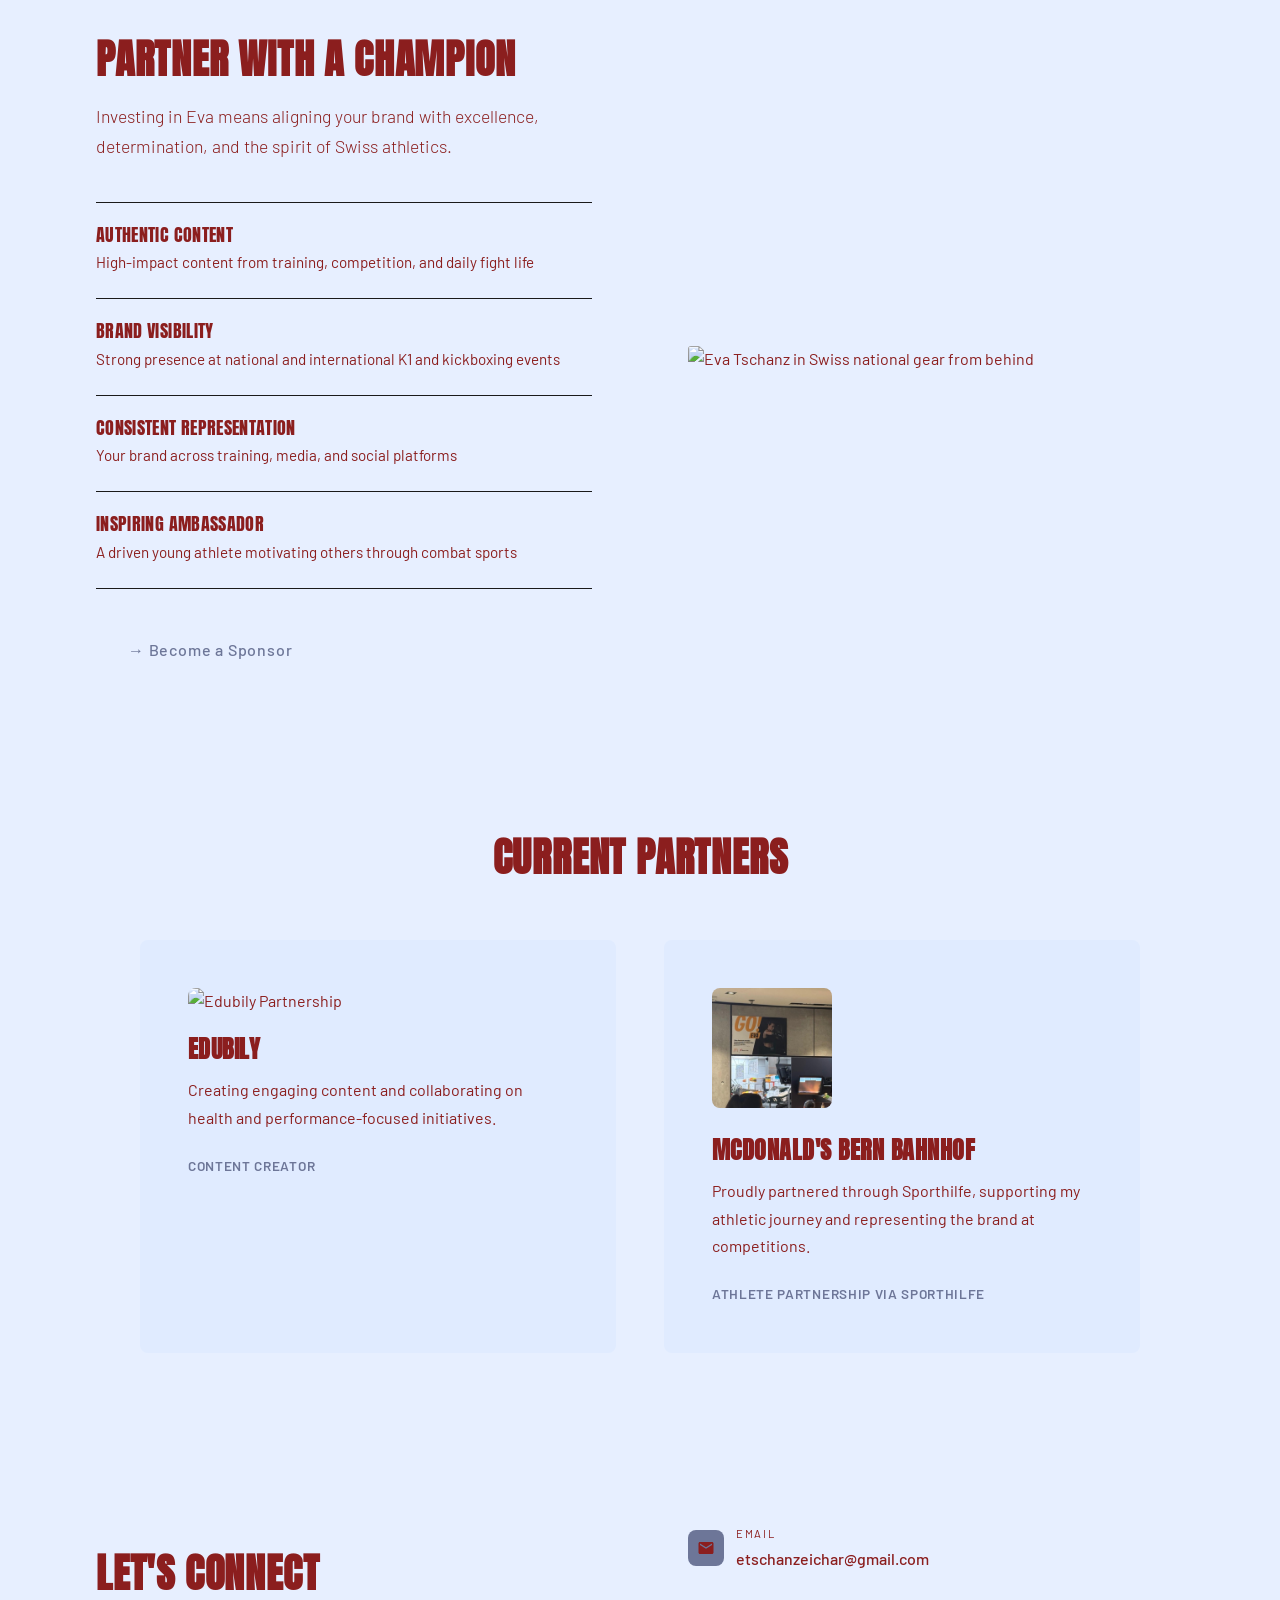
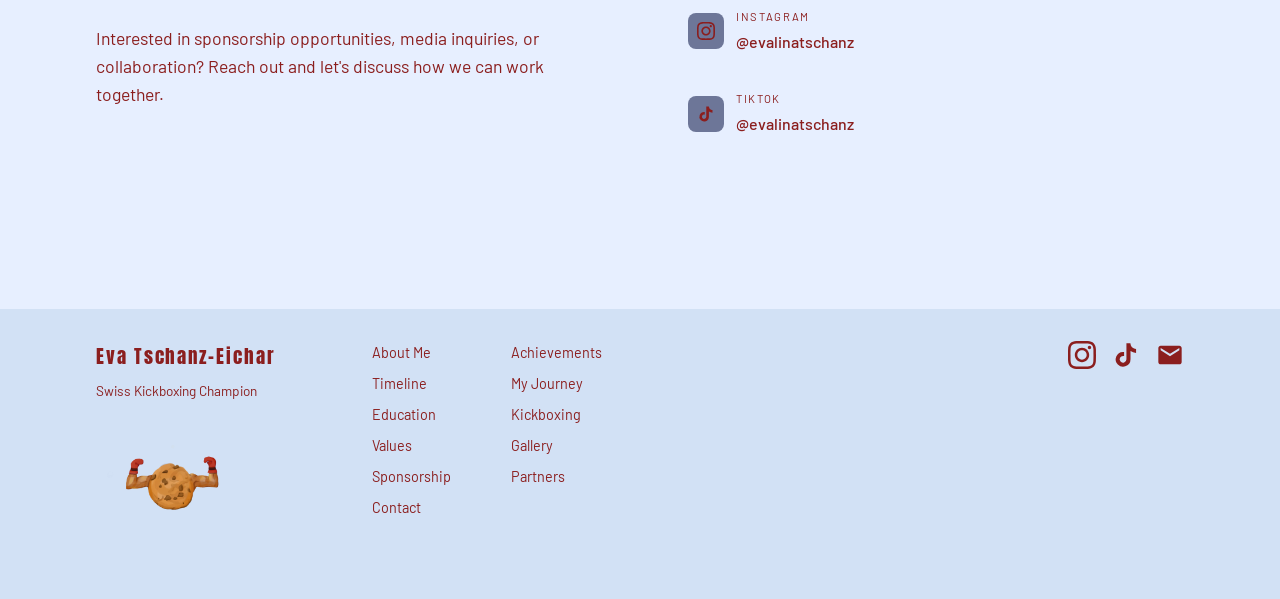
==== commit 27559e22: "changed journey" ====
--- a/index.html
+++ b/index.html
@@ -664,9 +664,9 @@
         }
 
         .timeline-nav:disabled {
-            background: var(--gray-dark);
-            cursor: not-allowed;
-            opacity: 0.5 !important;
+            opacity: 0 !important;
+            visibility: hidden;
+            pointer-events: none;
         }
 
         .timeline-nav-prev {
@@ -677,12 +677,8 @@
             right: 0;
         }
 
-        .timeline-container.zoomed .timeline-nav {
+        .timeline-container.zoomed .timeline-nav:not(:disabled) {
             opacity: 1;
-            visibility: visible;
-        }
-
-        .timeline-container.zoomed .timeline-nav:disabled {
             visibility: visible;
         }
 
@@ -2630,6 +2626,21 @@
                 width: 100%;
             }
 
+            /* Hide zoom hint and zoom out button on mobile */
+            .timeline-zoom-hint {
+                display: none;
+            }
+
+            .timeline-zoom-out {
+                display: none;
+            }
+
+            /* Show navigation arrows by default on mobile (except when disabled) */
+            .timeline-nav:not(:disabled) {
+                opacity: 1;
+                visibility: visible;
+            }
+
             .timeline-section-title {
                 font-size: 10px;
             }
@@ -2644,10 +2655,6 @@
 
             .timeline-point-year {
                 font-size: 7px;
-            }
-
-            .timeline-zoom-hint {
-                font-size: 0.65rem;
             }
 
             /* Gallery Mobile */
@@ -2998,7 +3005,7 @@
         <ul class="nav-links">
             <li><a href="#about">About Me</a></li>
             <li><a href="#achievements">Achievements</a></li>
-            <li><a href="#budget">My Journey</a></li>
+            <li><a href="#journey">My Journey</a></li>
             <li><a href="#contact">Contacts</a></li>
         </ul>
         <a href="#contact" class="nav-cta">Partner With Me</a>
@@ -3014,7 +3021,7 @@
     <div class="sidebar-nav" id="sidebarNav">
         <a href="#about">About Me</a>
         <a href="#achievements">Achievements</a>
-        <a href="#budget">My Journey</a>
+        <a href="#journey">My Journey</a>
         <a href="#contact">Contacts</a>
     </div>
 
@@ -3706,6 +3713,11 @@
         let currentSection = 1;
         const totalSections = 3;
 
+        // Check if mobile screen
+        function isMobile() {
+            return window.innerWidth <= 768;
+        }
+
         function updateNavButtons() {
             timelineNavPrev.disabled = currentSection <= 1;
             timelineNavNext.disabled = currentSection >= totalSections;
@@ -3719,11 +3731,40 @@
         }
 
         function zoomOut() {
+            // On mobile, don't allow zoom out - keep one section visible
+            if (isMobile()) {
+                return;
+            }
             timelineContainer.classList.remove('zoomed', 'zoom-section-1', 'zoom-section-2', 'zoom-section-3');
         }
+
+        // Auto-zoom to section 1 on mobile
+        function initTimelineZoom() {
+            if (isMobile()) {
+                zoomToSection(1);
+            }
+        }
+
+        // Initialize on load
+        initTimelineZoom();
+
+        // Re-initialize on resize
+        window.addEventListener('resize', () => {
+            if (isMobile() && !timelineContainer.classList.contains('zoomed')) {
+                zoomToSection(1);
+            } else if (!isMobile() && timelineContainer.classList.contains('zoomed')) {
+                // Optional: zoom out when switching to desktop
+                // Uncomment the next line if you want this behavior
+                // zoomOut();
+            }
+        });
 
         timelineSectionAreas.forEach(section => {
             section.addEventListener('click', (e) => {
+                // On mobile, don't allow clicking sections to zoom (already zoomed)
+                if (isMobile()) {
+                    return;
+                }
                 e.stopPropagation();
                 const sectionNum = section.dataset.section;
                 zoomToSection(sectionNum);
@@ -3745,8 +3786,11 @@
             }
         });
 
-        // Click on SVG to zoom out when zoomed
+        // Click on SVG to zoom out when zoomed (disabled on mobile)
         timelineSvg.addEventListener('click', (e) => {
+            if (isMobile()) {
+                return; // Don't allow zoom out on mobile
+            }
             if (timelineContainer.classList.contains('zoomed') && !e.target.closest('.timeline-section-area')) {
                 zoomOut();
             }
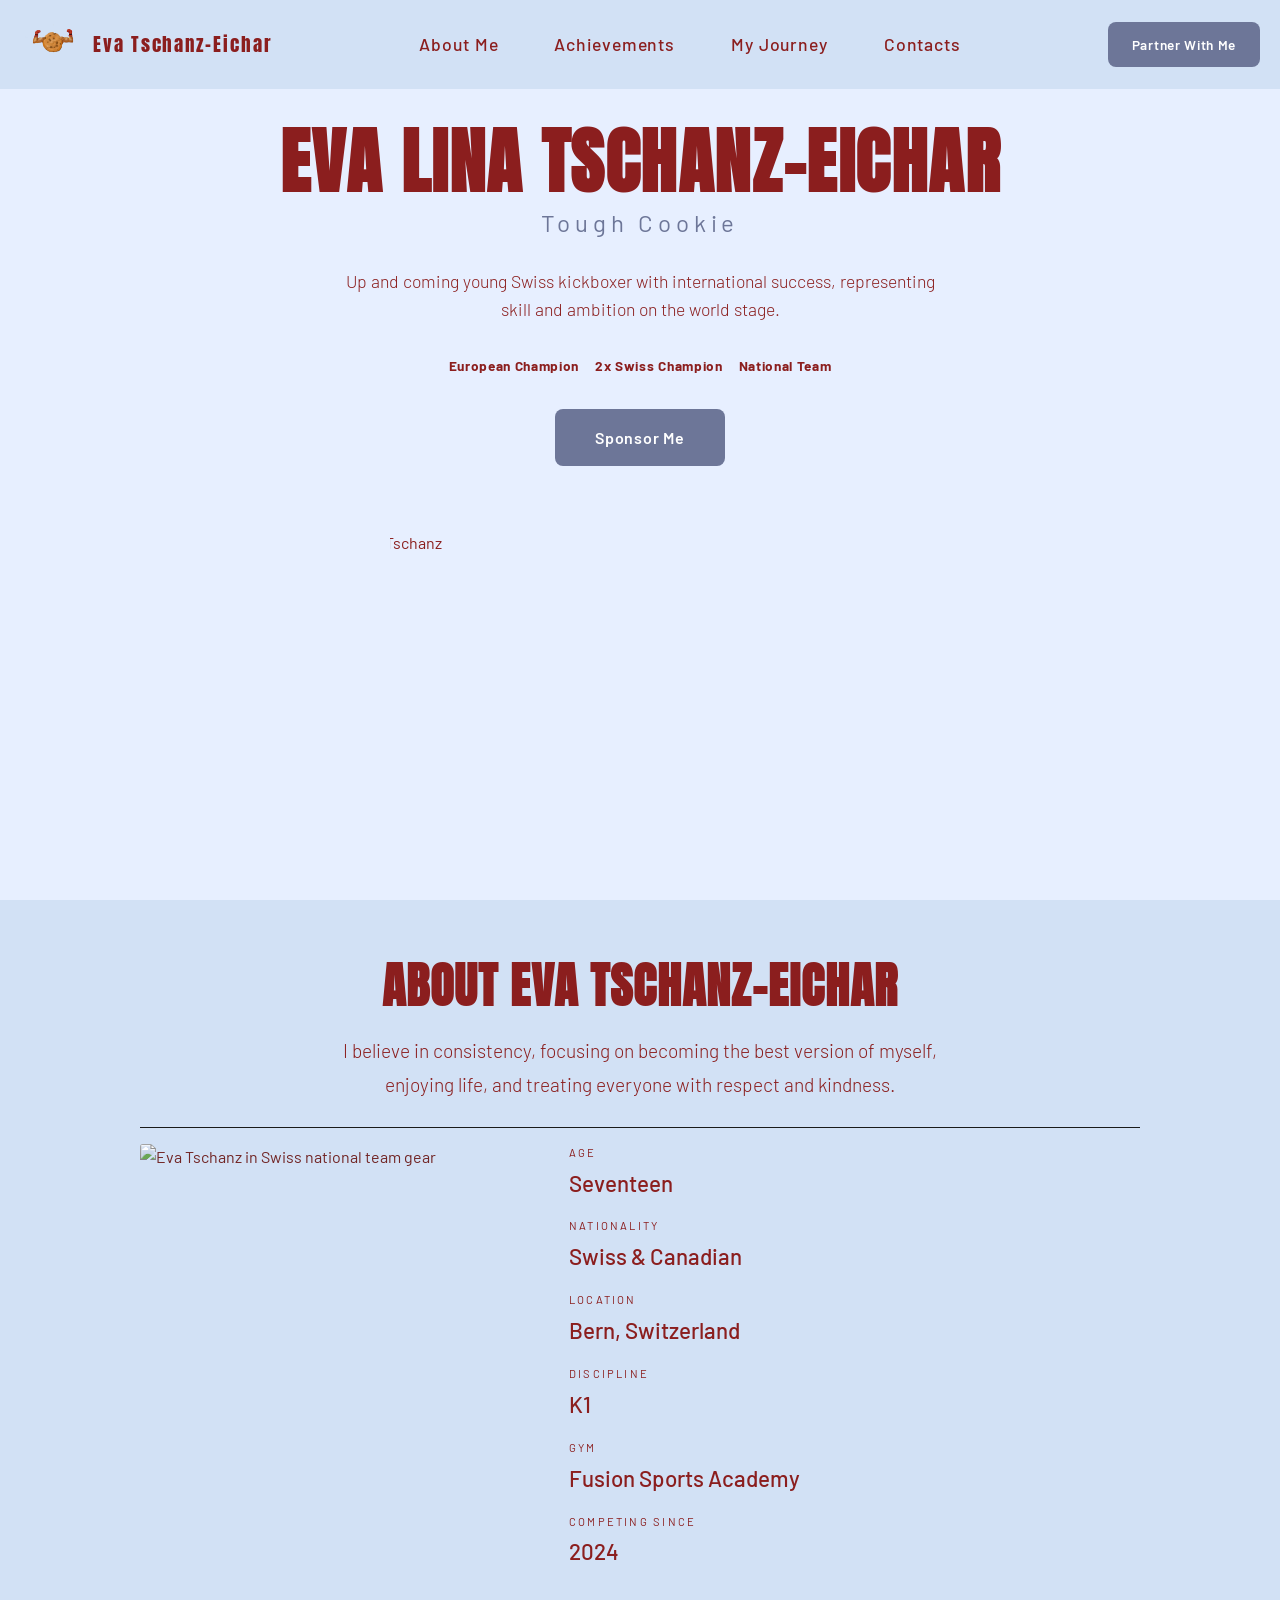
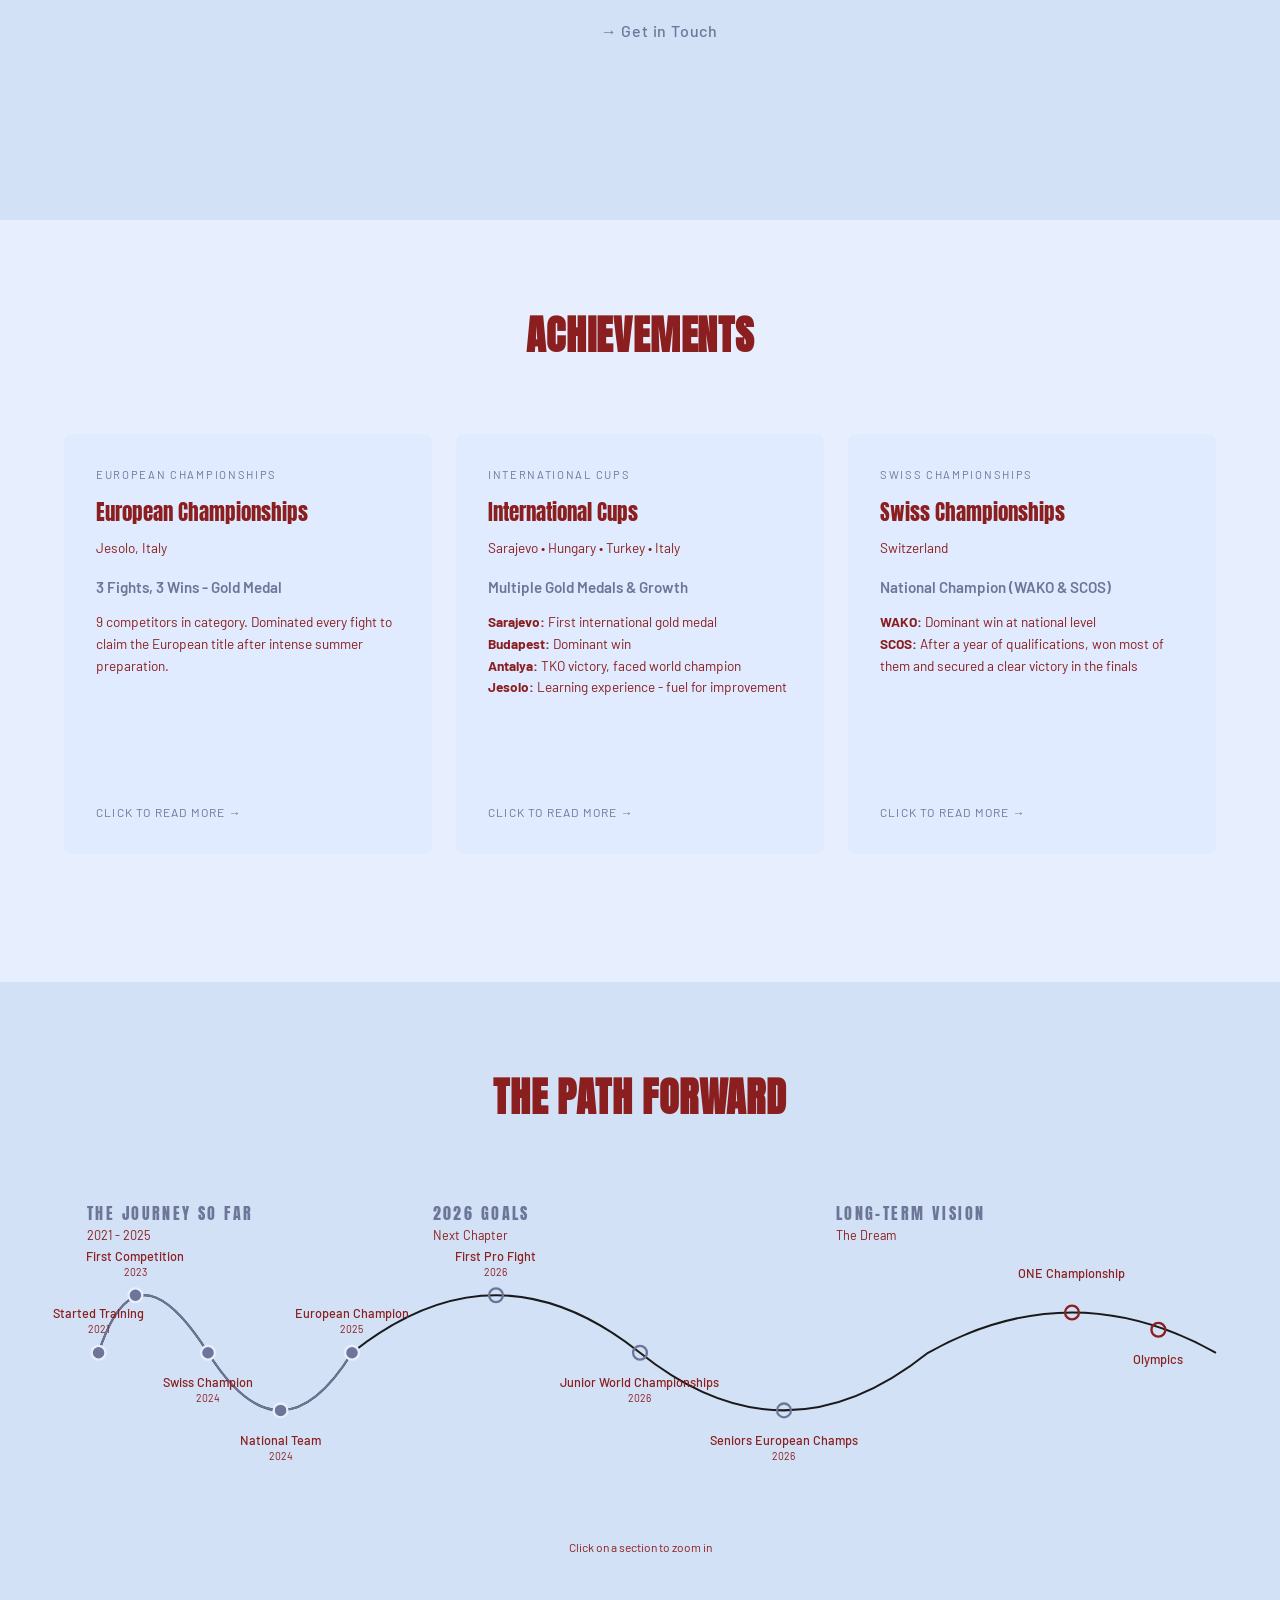
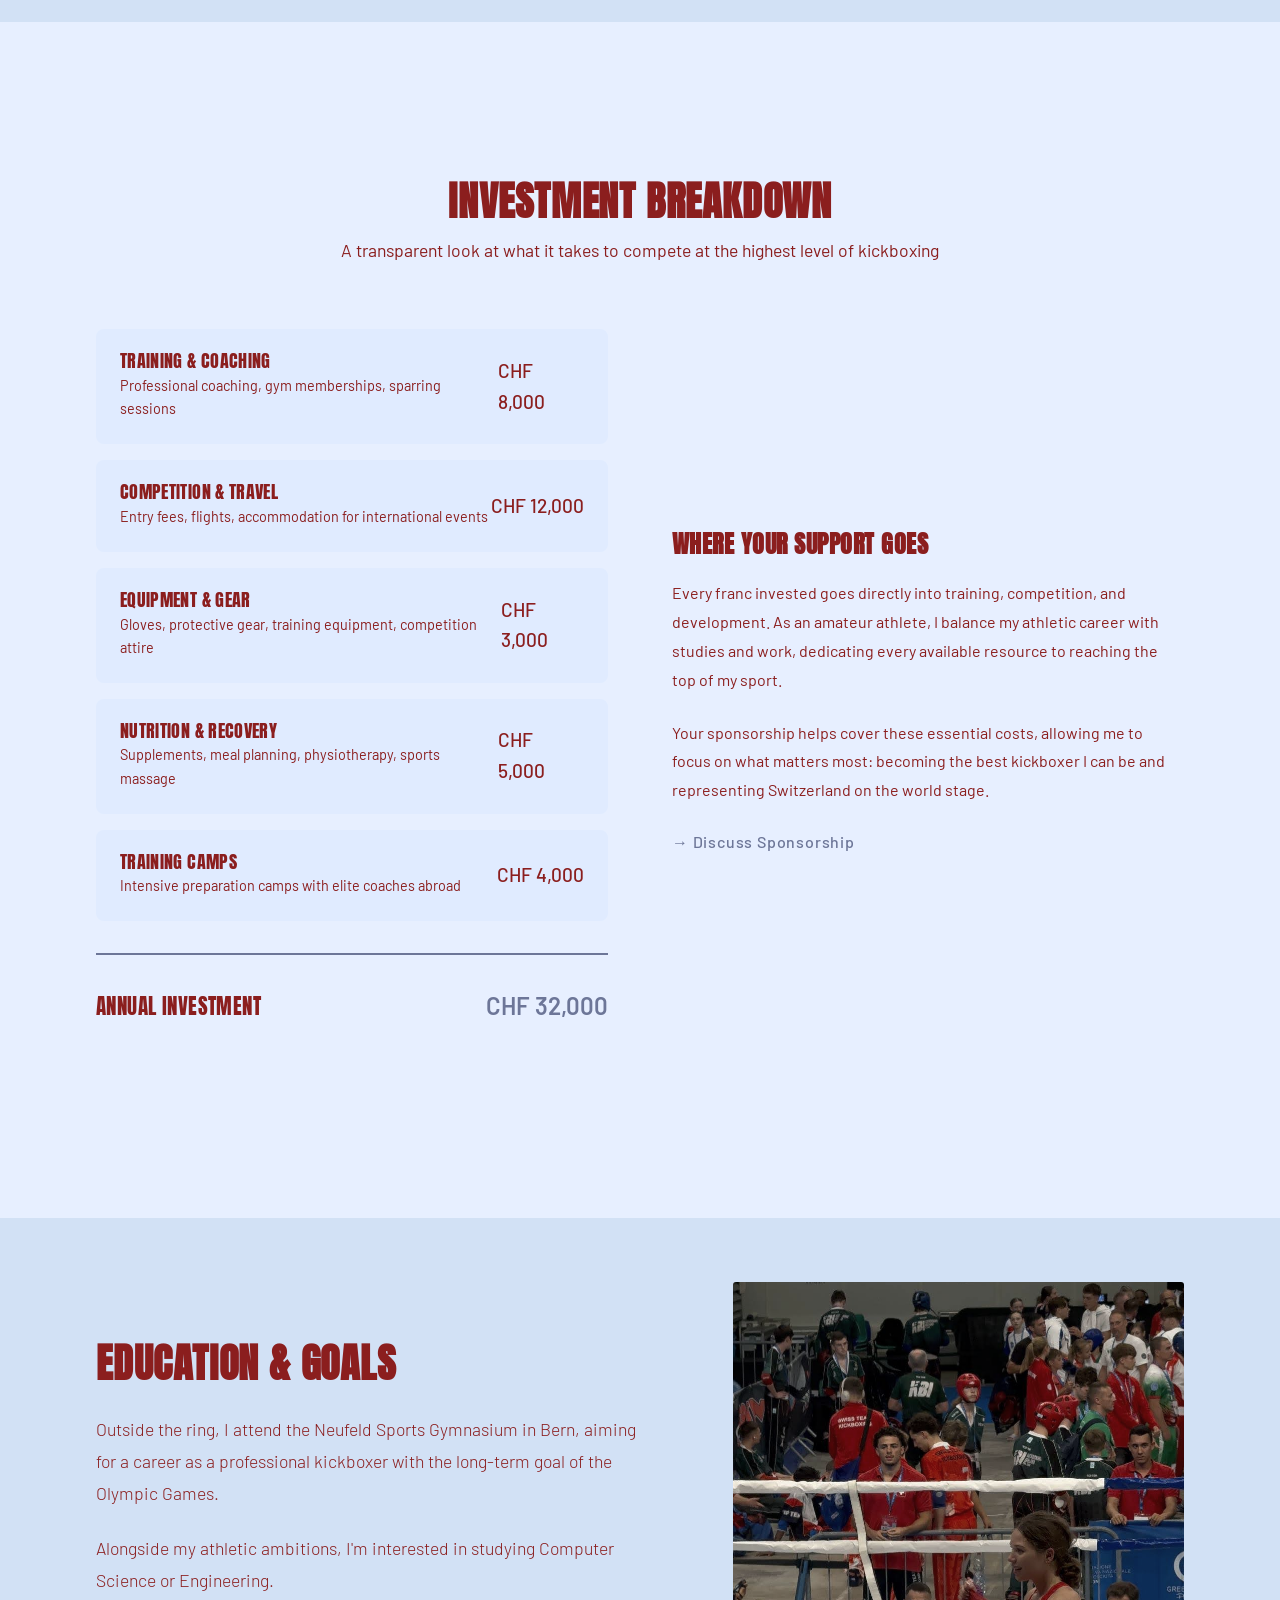
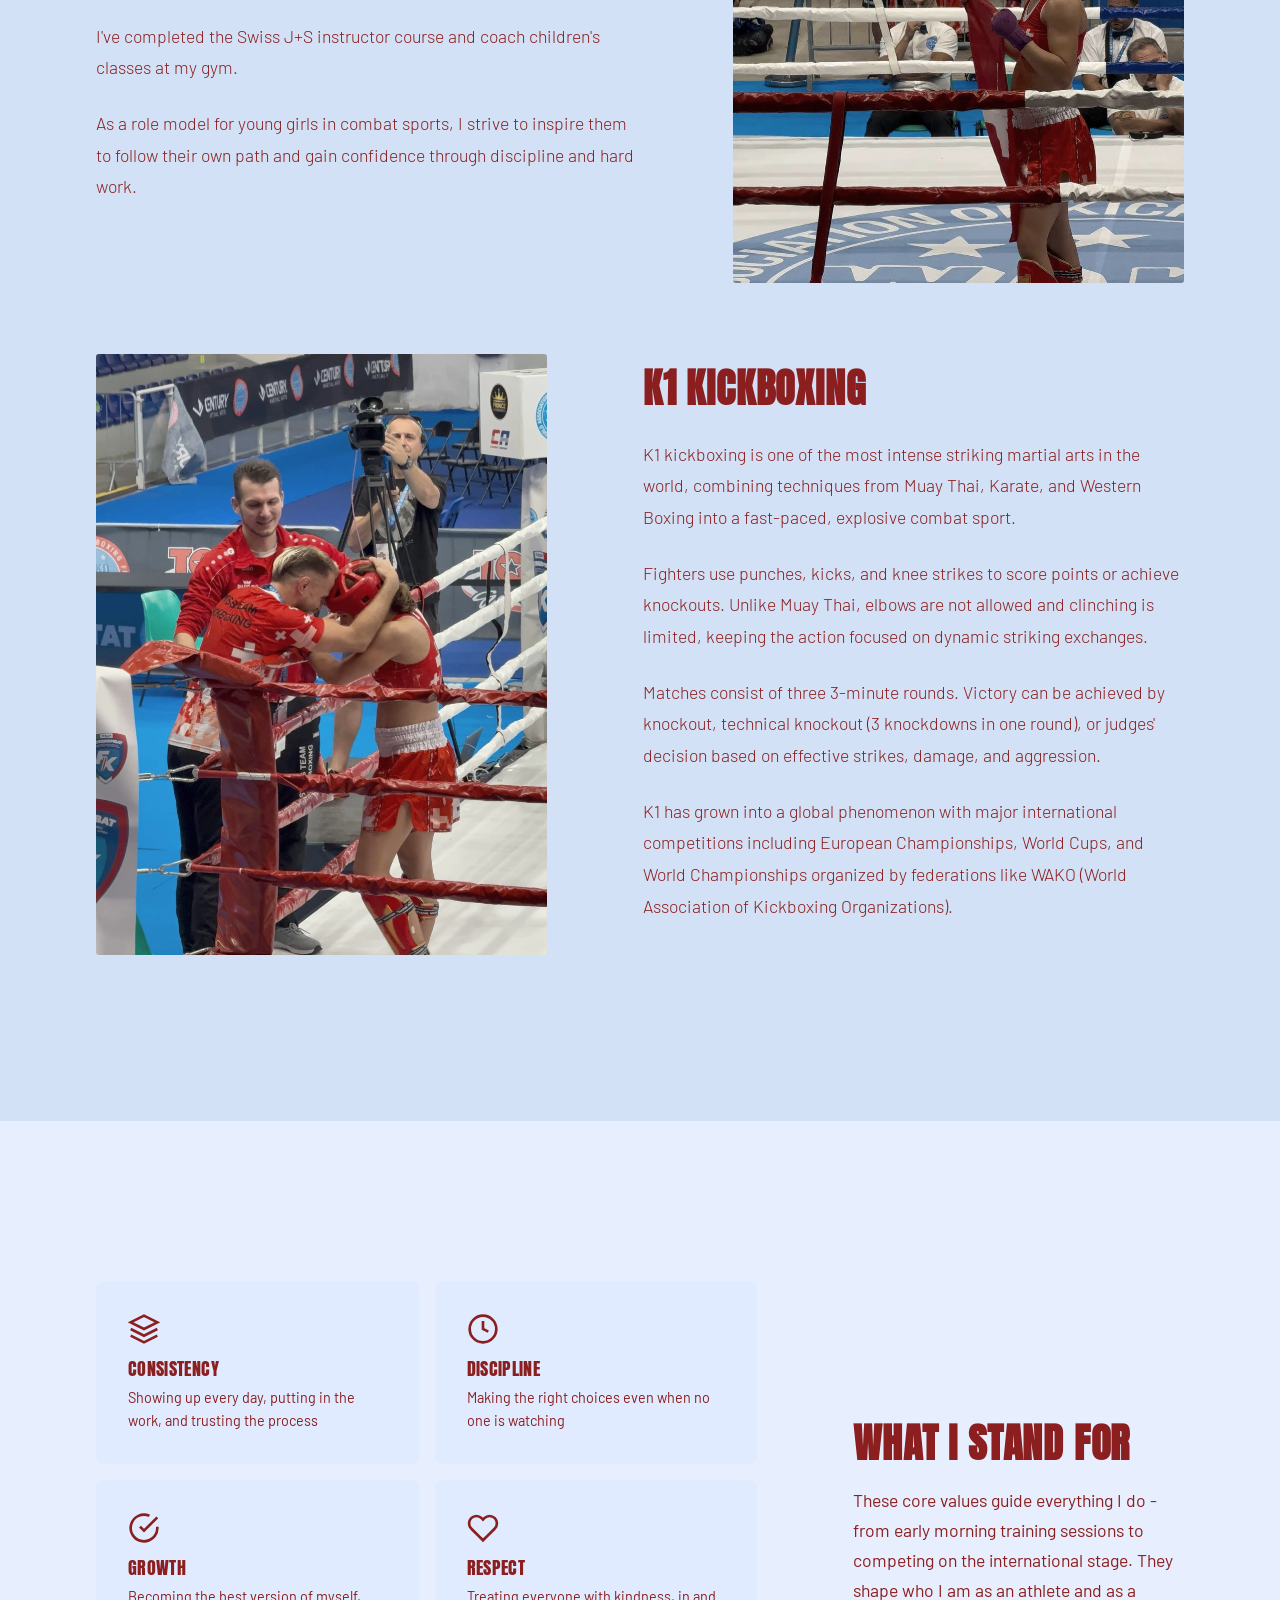
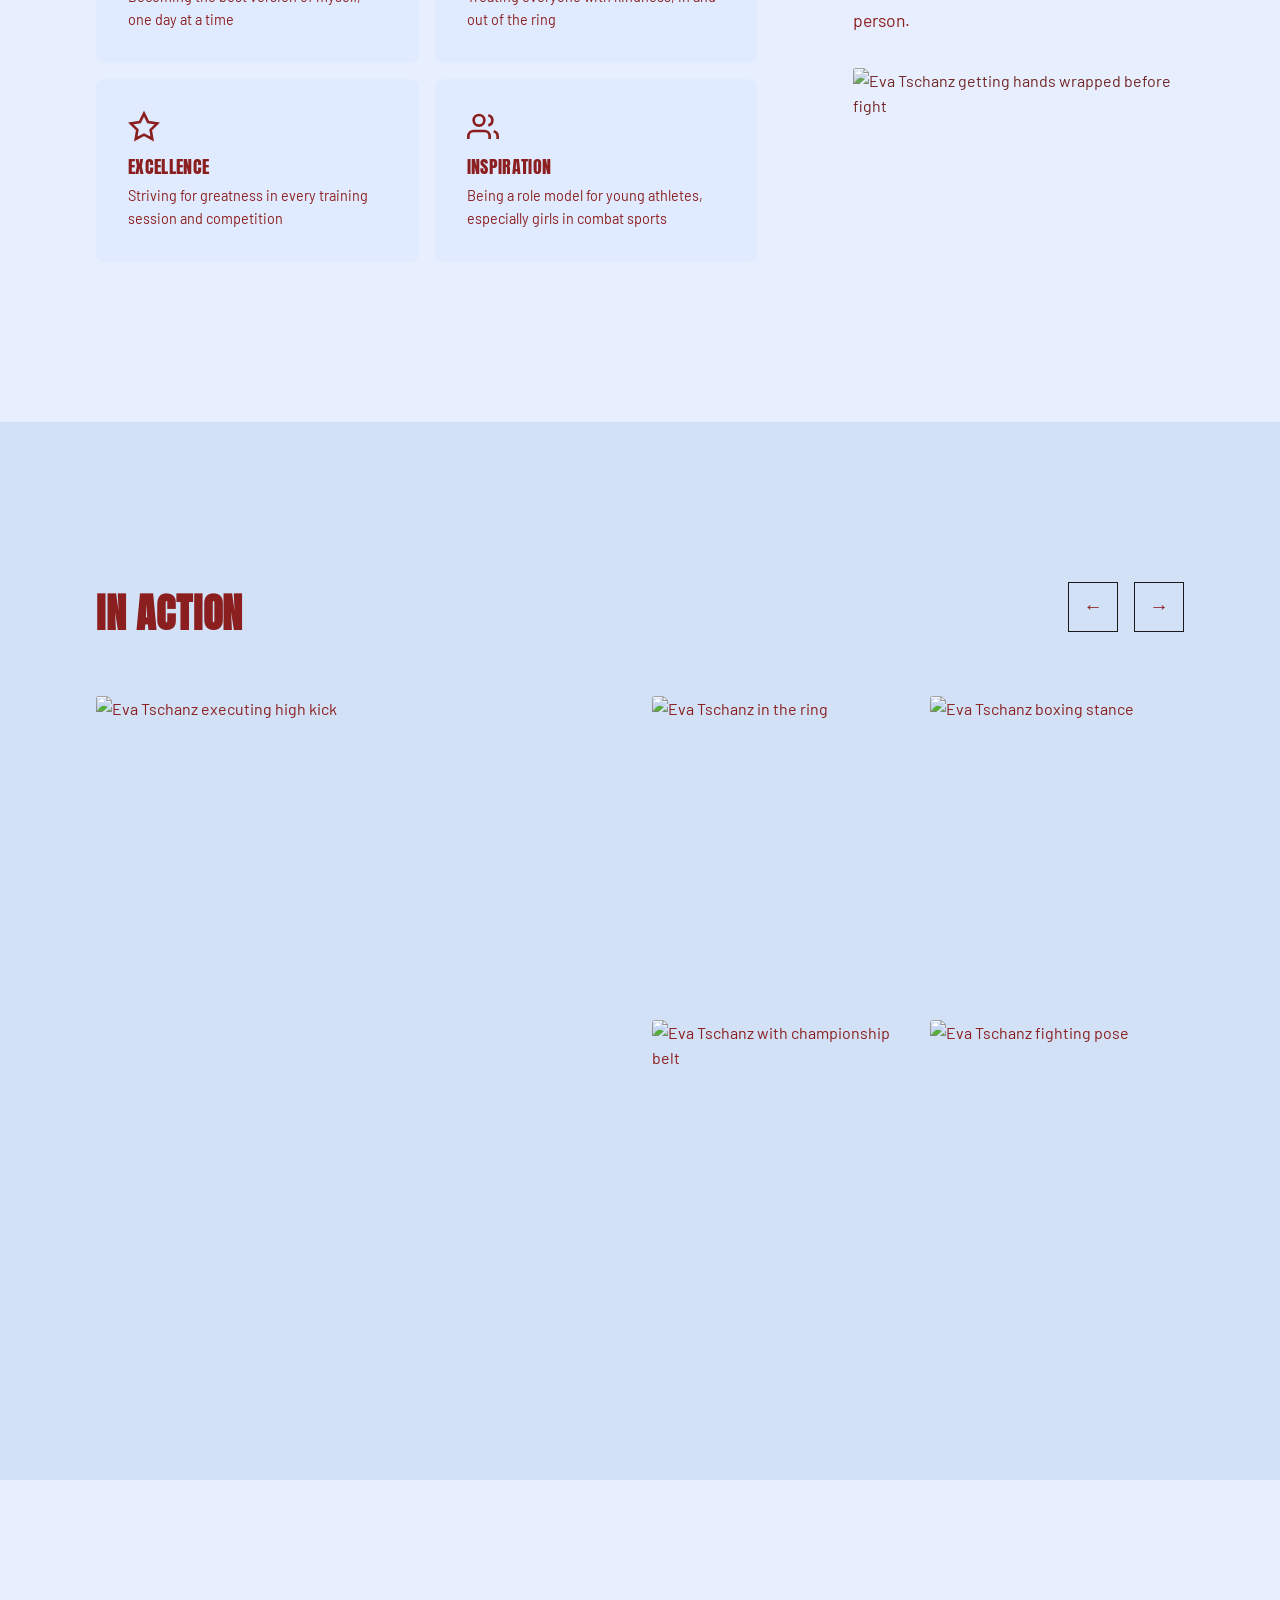
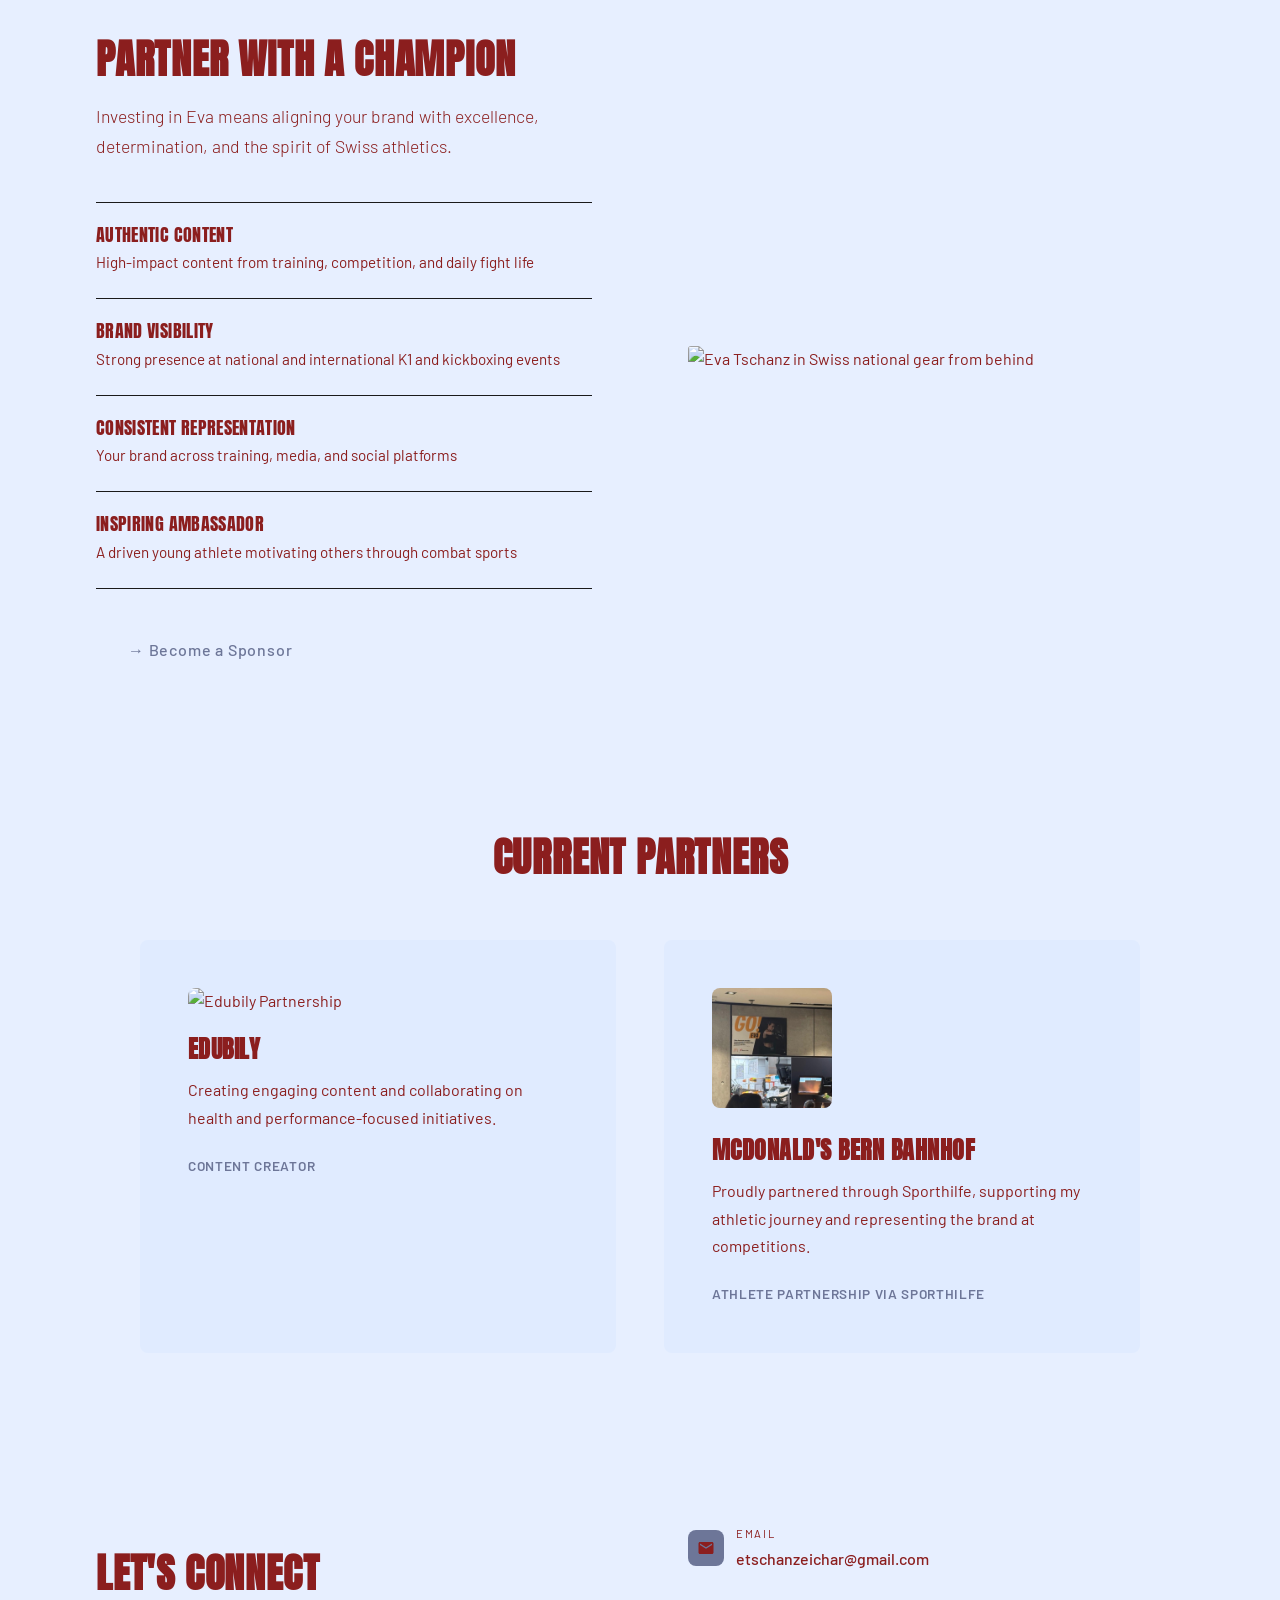
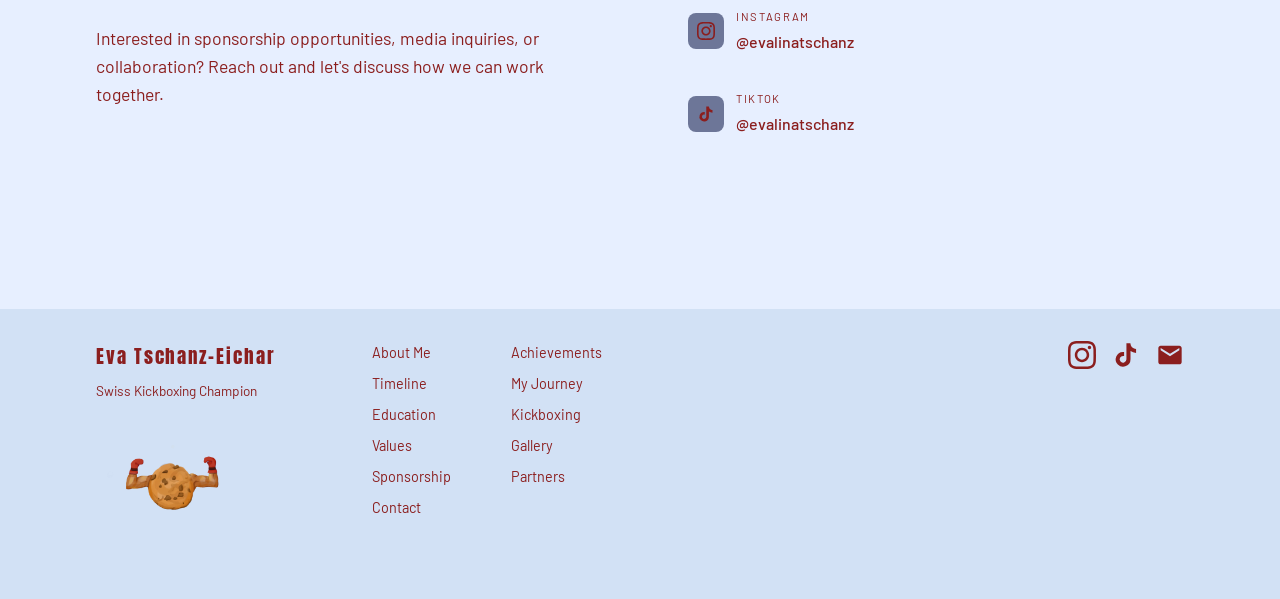
==== commit 02e57890: "feat: add main.js for navbar, sidebar, timeline, and modal functionalities; update package.json to i" ====
--- a/index.html
+++ b/index.html
@@ -7,2993 +7,7 @@
     <link rel="preconnect" href="https://fonts.googleapis.com">
     <link rel="preconnect" href="https://fonts.gstatic.com" crossorigin>
     <link href="https://fonts.googleapis.com/css2?family=Anton&family=Barlow:wght@300;400;500;600&display=swap" rel="stylesheet">
-    <style>
-        :root {
-            --black: #e7efff;
-            --dark: #e7efff;
-            --red: #6d7698;
-            --red-dark: #5a6380;
-            --blue: #2563eb;
-            --blue-dark: #1d4ed8;
-            --white: #8B1E1E;
-            --gray: #8B1E1E;
-            --gray-dark: #1a1a1a;
-        }
-
-        * {
-            margin: 0;
-            padding: 0;
-            box-sizing: border-box;
-        }
-
-        html {
-            scroll-behavior: smooth;
-        }
-
-        body {
-            font-family: 'Barlow', sans-serif;
-            background: var(--black);
-            color: var(--white);
-            overflow-x: hidden;
-            line-height: 1.6;
-        }
-
-        img {
-            border-radius: 3px;
-        }
-
-        /* Typography */
-        h1, h2, h3 {
-            font-family: 'Anton', sans-serif;
-            text-transform: uppercase;
-            letter-spacing: 0.02em;
-            line-height: 0.95;
-        }
-
-        /* Navigation */
-        nav {
-            position: fixed;
-            top: 0;
-            left: 0;
-            right: 0;
-            z-index: 1000;
-            padding: 0.75rem 3rem;
-            display: flex;
-            justify-content: space-between;
-            align-items: center;
-            background: #d2e1f5;
-        }
-
-        nav.scrolled {
-            background: #d2e1f5;
-        }
-
-        .logo {
-            font-family: 'Anton', sans-serif;
-            font-size: 1.2rem;
-            letter-spacing: 0.1em;
-            display: flex;
-            align-items: center;
-            gap: 0.5rem;
-        }
-
-        .logo .swiss-cross {
-            display: none;
-        }
-
-        .logo-img {
-            height: 65px;
-            width: auto;
-        }
-
-        .logo .swiss-cross::before,
-        .logo .swiss-cross::after {
-            content: '';
-            position: absolute;
-            background: var(--white);
-        }
-
-        .logo .swiss-cross::before {
-            width: 8px;
-            height: 18px;
-            top: 5px;
-            left: 10px;
-        }
-
-        .logo .swiss-cross::after {
-            width: 18px;
-            height: 8px;
-            top: 10px;
-            left: 5px;
-        }
-
-        .nav-links {
-            display: flex;
-            list-style: none;
-            gap: 3.5rem;
-        }
-
-        .nav-links a {
-            color: var(--white);
-            text-decoration: none;
-            font-size: 1.1rem;
-            font-weight: 500;
-            letter-spacing: 0.05em;
-            transition: color 0.3s ease;
-        }
-
-        .nav-links a:hover {
-            color: var(--red);
-        }
-
-        .nav-cta {
-            display: inline-block;
-            padding: 0.75rem 1.5rem;
-            background: var(--red);
-            color: white;
-            text-decoration: none;
-            font-weight: 600;
-            font-size: 0.85rem;
-            letter-spacing: 0.05em;
-            border-radius: 8px;
-            transition: all 0.3s ease;
-        }
-
-        .nav-cta:hover {
-            background: var(--white);
-        }
-
-        .menu-toggle {
-            display: none;
-        }
-
-        .menu-toggle span {
-            width: 25px;
-            height: 2px;
-            background: var(--white);
-            transition: all 0.3s ease;
-        }
-
-        .menu-toggle.active span:nth-child(1) {
-            transform: rotate(45deg) translate(5px, 5px);
-        }
-
-        .menu-toggle.active span:nth-child(2) {
-            opacity: 0;
-        }
-
-        .menu-toggle.active span:nth-child(3) {
-            transform: rotate(-45deg) translate(5px, -5px);
-        }
-
-        /* Sidebar Navigation */
-        .sidebar-nav {
-            position: fixed;
-            top: 0;
-            left: -300px;
-            width: 300px;
-            height: 100vh;
-            background: #d2e1f5;
-            z-index: 1000;
-            display: flex;
-            flex-direction: column;
-            padding: 6rem 2rem 2rem;
-            transition: left 0.3s ease;
-        }
-
-        .sidebar-nav.active {
-            left: 0;
-        }
-
-        .sidebar-nav a {
-            font-family: 'Anton', sans-serif;
-            font-size: 1.5rem;
-            color: var(--white);
-            text-decoration: none;
-            text-transform: uppercase;
-            letter-spacing: 0.1em;
-            padding: 1rem 0;
-            border-bottom: 1px solid var(--gray-dark);
-            transition: color 0.3s ease;
-        }
-
-        .sidebar-nav a:hover {
-            color: var(--red);
-        }
-
-        .sidebar-nav .sidebar-cta {
-            margin-top: 2rem;
-            background: var(--red);
-            padding: 1rem 2rem;
-            text-align: center;
-            font-size: 1rem;
-            border: none;
-        }
-
-        .sidebar-overlay {
-            position: fixed;
-            top: 0;
-            left: 0;
-            right: 0;
-            bottom: 0;
-            background: rgba(0,0,0,0.5);
-            z-index: 999;
-            opacity: 0;
-            visibility: hidden;
-            transition: all 0.3s ease;
-        }
-
-        .sidebar-overlay.active {
-            opacity: 1;
-            visibility: visible;
-        }
-
-        /* Hero Section */
-        .hero {
-            min-height: 100vh;
-            display: flex;
-            flex-direction: column;
-            padding: 8rem 4rem 0;
-            position: relative;
-            overflow: visible;
-        }
-
-        .hero-top {
-            display: flex;
-            flex-direction: column;
-            align-items: center;
-            text-align: center;
-            margin-bottom: 0;
-        }
-
-        .hero-title {
-            font-size: clamp(2.5rem, 6vw, 4.5rem);
-            margin-bottom: 0.5rem;
-            opacity: 0;
-            animation: slideUp 0.8s ease 0.3s forwards;
-        }
-
-        .hero-subtitle {
-            font-size: 1.5rem;
-            font-weight: 400;
-            letter-spacing: 0.2em;
-            color: var(--red);
-            margin-bottom: 1.5rem;
-            opacity: 0;
-            animation: slideUp 0.8s ease 0.5s forwards;
-        }
-
-        .hero-tagline {
-            font-size: 1.1rem;
-            font-weight: 300;
-            color: var(--gray);
-            max-width: 600px;
-            line-height: 1.6;
-            opacity: 0;
-            animation: slideUp 0.8s ease 0.7s forwards;
-        }
-
-        .hero-bottom {
-            display: flex;
-            justify-content: center;
-            align-items: center;
-            margin-bottom: 4rem;
-            margin-top: 4rem;
-        }
-
-        .hero-image-left,
-        .hero-image-right {
-            opacity: 0;
-            animation: slideUp 0.8s ease 1.3s forwards;
-            position: relative;
-        }
-
-        .hero-image-left::after,
-        .hero-image-right::after {
-            display: none;
-        }
-
-        .hero-image-left {
-            max-width: 500px;
-            width: 100%;
-            overflow: hidden;
-        }
-
-        .hero-image-left img,
-        .hero-image-right img {
-            width: 120%;
-            height: auto;
-            display: block;
-            margin-left: -10%;
-            object-fit: cover;
-            border-radius: 3px;
-        }
-
-        .flipped {
-            transform: scaleX(-1);
-        }
-
-        .hero-center {
-            display: flex;
-            flex-direction: column;
-            align-items: center;
-            text-align: center;
-        }
-
-        .hero-badges {
-            display: flex;
-            flex-direction: row;
-            gap: 1rem;
-            margin-bottom: 2rem;
-            margin-top: 2rem;
-            justify-content: center;
-            opacity: 0;
-            animation: slideUp 0.8s ease 0.9s forwards;
-        }
-
-        .hero-badge {
-            font-size: 0.85rem;
-            letter-spacing: 0.05em;
-            color: var(--white);
-            font-weight: 700;
-        }
-
-        .hero-cta {
-            display: inline-block;
-            padding: 1rem 2.5rem;
-            background: var(--red);
-            color: white;
-            text-decoration: none;
-            font-weight: 600;
-            font-size: 1rem;
-            letter-spacing: 0.05em;
-            border-radius: 8px;
-            transition: all 0.3s ease;
-            opacity: 0;
-            animation: slideUp 0.8s ease 1.1s forwards;
-        }
-
-        .hero-cta:hover {
-            background: var(--white);
-        }
-
-        .hero-image {
-            position: relative;
-            display: flex;
-            align-items: center;
-            justify-content: center;
-            overflow: hidden;
-        }
-
-        .hero-image img {
-            height: 100%;
-            width: 100%;
-            object-fit: cover;
-            object-position: top center;
-            opacity: 0;
-            animation: fadeIn 1.2s ease 0.2s forwards;
-        }
-
-        .hero-image::before {
-            content: '';
-            position: absolute;
-            top: 0;
-            left: 0;
-            right: 0;
-            bottom: 0;
-            background: linear-gradient(to right, var(--black) 0%, transparent 30%);
-            z-index: 1;
-        }
-
-        .hero-scroll {
-            position: absolute;
-            bottom: 3rem;
-            left: 6rem;
-            display: flex;
-            align-items: center;
-            gap: 1rem;
-            font-size: 0.75rem;
-            letter-spacing: 0.2em;
-            text-transform: uppercase;
-            color: var(--gray);
-            opacity: 0;
-            animation: slideUp 0.8s ease 1.2s forwards;
-        }
-
-        .scroll-line {
-            width: 60px;
-            height: 1px;
-            background: var(--gray);
-            position: relative;
-            overflow: hidden;
-        }
-
-        .scroll-line::after {
-            content: '';
-            position: absolute;
-            width: 20px;
-            height: 100%;
-            background: var(--red);
-            animation: scrollPulse 2s ease infinite;
-        }
-
-        @keyframes scrollPulse {
-            0%, 100% { left: -20px; }
-            50% { left: 60px; }
-        }
-
-        /* Alternate Section Variant (slightly lighter dark) */
-        .section-alt {
-            background: #d2e1f5;
-        }
-
-        /* Content Section (for standalone text sections) */
-        .content-section {
-            padding: 6rem 6rem;
-            max-width: 900px;
-            margin: 0 auto;
-        }
-
-        .content-section h2 {
-            font-size: clamp(1.8rem, 4vw, 2.5rem);
-            margin-bottom: 2rem;
-        }
-
-        .content-section p {
-            font-size: 1.1rem;
-            font-weight: 300;
-            color: var(--gray);
-            margin-bottom: 1.5rem;
-            line-height: 1.8;
-        }
-
-        /* Full-width Section (background spans full screen, content centered) */
-        .section-fullwidth {
-            width: 100%;
-            padding: 6rem 6rem;
-        }
-
-        .section-fullwidth-content {
-            max-width: 900px;
-            margin: 0 auto;
-        }
-
-        .section-fullwidth h2 {
-            font-size: clamp(1.8rem, 4vw, 2.5rem);
-            margin-bottom: 2rem;
-        }
-
-        .section-fullwidth p {
-            font-size: 1.1rem;
-            font-weight: 300;
-            color: var(--gray);
-            margin-bottom: 1.5rem;
-            line-height: 1.8;
-        }
-
-        /* Timeline Section */
-        .timeline {
-            padding: 6rem 4rem;
-            overflow: visible;
-            position: relative;
-        }
-
-        .timeline-header {
-            text-align: center;
-            margin-bottom: 1rem;
-        }
-
-        .timeline-title {
-            font-size: clamp(1.8rem, 4vw, 2.5rem);
-        }
-
-        .timeline-container {
-            position: relative;
-            width: 100%;
-            max-width: 1400px;
-            margin: 0 auto;
-            margin-top: 4rem;
-        }
-
-        .timeline-svg {
-            width: 100%;
-            height: auto;
-            display: block;
-            overflow: visible;
-        }
-
-        .timeline-path {
-            fill: none;
-            stroke: var(--gray-dark);
-            stroke-width: 2;
-            vector-effect: non-scaling-stroke;
-        }
-
-        .timeline-path-highlight {
-            fill: none;
-            stroke: var(--red);
-            stroke-width: 2;
-            vector-effect: non-scaling-stroke;
-            stroke-dasharray: 1000;
-            stroke-dashoffset: 1000;
-            animation: drawPath 3s ease forwards;
-        }
-
-        @keyframes drawPath {
-            to {
-                stroke-dashoffset: 0;
-            }
-        }
-
-        /* Section clickable areas */
-        .timeline-section-area {
-            fill: transparent;
-            cursor: pointer;
-            transition: fill 0.3s ease;
-        }
-
-        .timeline-section-area:hover {
-            fill: rgba(255, 255, 255, 0.03);
-        }
-
-        /* Section titles */
-        .timeline-section-title {
-            font-family: 'Anton', sans-serif;
-            font-size: 14px;
-            letter-spacing: 0.15em;
-            text-transform: uppercase;
-            fill: var(--red);
-        }
-
-        .timeline-section-subtitle {
-            font-size: 11px;
-            fill: var(--gray);
-        }
-
-        /* Timeline points */
-        .timeline-point-dot {
-            fill: var(--red);
-            stroke: var(--black);
-            stroke-width: 2;
-            cursor: pointer;
-            transition: transform 0.3s ease;
-            transform-origin: center;
-            transform-box: fill-box;
-        }
-
-        .timeline-point-dot:hover {
-            transform: scale(1.3);
-            filter: drop-shadow(0 0 8px var(--red));
-        }
-
-        .timeline-point-dot.future {
-            fill: transparent;
-            stroke: var(--red);
-            stroke-width: 2;
-        }
-
-        .timeline-point-dot.goal {
-            fill: transparent;
-            stroke: var(--gray);
-            stroke-width: 2;
-        }
-
-        .timeline-point-label {
-            font-size: 11px;
-            fill: var(--white);
-            font-weight: 500;
-        }
-
-        .timeline-point-year {
-            font-size: 9px;
-            fill: var(--gray);
-        }
-
-        .timeline-point-label.goal-label {
-            fill: var(--gray);
-        }
-
-        /* Zoom controls */
-        .timeline-zoom-hint {
-            position: absolute;
-            bottom: -2rem;
-            left: 50%;
-            transform: translateX(-50%);
-            font-size: 0.75rem;
-            color: var(--gray);
-            opacity: 1;
-            transition: opacity 0.3s ease;
-            pointer-events: none;
-        }
-
-        .timeline-container.zoomed .timeline-zoom-hint {
-            opacity: 0;
-        }
-
-        .timeline-zoom-out {
-            position: absolute;
-            top: -3rem;
-            right: 0;
-            background: var(--red);
-            color: var(--white);
-            border: none;
-            padding: 0.5rem 1rem;
-            font-size: 0.75rem;
-            font-family: inherit;
-            text-transform: uppercase;
-            letter-spacing: 0.1em;
-            cursor: pointer;
-            opacity: 0;
-            visibility: hidden;
-            transition: all 0.3s ease;
-            z-index: 20;
-        }
-
-        .timeline-container.zoomed .timeline-zoom-out {
-            opacity: 1;
-            visibility: visible;
-        }
-
-        .timeline-zoom-out:hover {
-            background: var(--red-dark);
-        }
-
-        /* Timeline navigation arrows */
-        .timeline-nav {
-            position: absolute;
-            top: 50%;
-            transform: translateY(-50%);
-            background: var(--red);
-            color: var(--white);
-            border: none;
-            width: 40px;
-            height: 40px;
-            font-size: 1.25rem;
-            cursor: pointer;
-            opacity: 0;
-            visibility: hidden;
-            transition: all 0.3s ease;
-            z-index: 20;
-            display: flex;
-            align-items: center;
-            justify-content: center;
-        }
-
-        .timeline-nav:hover {
-            background: var(--red-dark);
-        }
-
-        .timeline-nav:disabled {
-            opacity: 0 !important;
-            visibility: hidden;
-            pointer-events: none;
-        }
-
-        .timeline-nav-prev {
-            left: 0;
-        }
-
-        .timeline-nav-next {
-            right: 0;
-        }
-
-        .timeline-container.zoomed .timeline-nav:not(:disabled) {
-            opacity: 1;
-            visibility: visible;
-        }
-
-        /* SVG zoom states */
-        .timeline-svg {
-            transition: transform 0.5s ease;
-            transform-origin: center center;
-        }
-
-        .timeline-container.zoomed.zoom-section-1 .timeline-svg {
-            transform: scale(2.2) translateX(28%) translateY(5%);
-        }
-
-        .timeline-container.zoomed.zoom-section-2 .timeline-svg {
-            transform: scale(2.2) translateX(-5%) translateY(5%);
-        }
-
-        .timeline-container.zoomed.zoom-section-3 .timeline-svg {
-            transform: scale(2.2) translateX(-25%) translateY(5%);
-        }
-
-        .goal-items {
-            font-size: 0.85rem;
-            color: var(--gray);
-            line-height: 1.8;
-        }
-
-        /* About Section */
-        .about {
-            padding: 4rem 6rem 10rem;
-            display: flex;
-            justify-content: center;
-            align-items: center;
-            position: relative;
-            background: #d2e1f5;
-        }
-
-        .about-card {
-            padding: 0;
-            max-width: 1000px;
-            width: 100%;
-            position: relative;
-            z-index: 1;
-        }
-
-        .about-header {
-            text-align: center;
-            margin-bottom: 1.5rem;
-        }
-
-        .about-icon {
-            width: 60px;
-            height: 60px;
-            background: var(--red);
-            border-radius: 50%;
-            display: flex;
-            align-items: center;
-            justify-content: center;
-            margin: 0 auto 2rem;
-            color: var(--white);
-        }
-
-        .about-icon svg {
-            width: 28px;
-            height: 28px;
-        }
-
-        .section-label {
-            font-size: 0.8rem;
-            font-weight: 600;
-            letter-spacing: 0.3em;
-            text-transform: uppercase;
-            color: var(--red);
-            margin-bottom: 1.5rem;
-            display: flex;
-            align-items: center;
-            gap: 1rem;
-        }
-
-        .section-label::before {
-            content: '';
-            width: 40px;
-            height: 2px;
-            background: var(--red);
-        }
-
-        .about-title {
-            font-size: clamp(2rem, 5vw, 3rem);
-            margin-bottom: 1.5rem;
-        }
-
-        .about-text {
-            font-size: 1.2rem;
-            font-weight: 300;
-            color: var(--gray);
-            max-width: 600px;
-            margin-left: auto;
-            margin-right: auto;
-            line-height: 1.8;
-        }
-
-        .about-bottom {
-            display: grid;
-            grid-template-columns: 1fr 1.5fr;
-            gap: 3rem;
-            align-items: start;
-            padding-top: 1rem;
-            border-top: 1px solid var(--gray-dark);
-        }
-
-        .about-image img {
-            width: 100%;
-            aspect-ratio: 3/4;
-            object-fit: cover;
-            filter: grayscale(30%);
-            transition: all 0.5s ease;
-        }
-
-        .about-image img:hover {
-            filter: grayscale(0%);
-        }
-
-        .about-info {
-            text-align: left;
-        }
-
-        .about-details {
-            display: flex;
-            flex-direction: column;
-            gap: 1rem;
-        }
-
-        .detail-item {
-            display: flex;
-            flex-direction: column;
-            gap: 0.25rem;
-            text-align: left;
-        }
-
-        .detail-label {
-            font-size: 0.7rem;
-            letter-spacing: 0.2em;
-            text-transform: uppercase;
-            color: var(--gray);
-        }
-
-        .detail-value {
-            font-size: 1.4rem;
-            font-weight: 500;
-        }
-
-        .about-cta {
-            display: block;
-            background: transparent;
-            color: #6d7698;
-            padding: 1rem 0;
-            text-decoration: none;
-            font-weight: 500;
-            font-size: 1rem;
-            letter-spacing: 0.05em;
-            margin-top: 2rem;
-            margin-left: 2rem;
-            transition: all 0.3s ease;
-            border: none;
-        }
-
-        .about-cta:hover {
-            color: var(--red);
-        }
-
-        /* Values Section */
-        .values {
-            padding: 10rem 6rem;
-            background: var(--dark);
-        }
-
-        .values-content {
-            display: grid;
-            grid-template-columns: 2fr 1fr;
-            gap: 6rem;
-            align-items: center;
-        }
-
-        .values-grid {
-            display: grid;
-            grid-template-columns: repeat(2, 1fr);
-            gap: 1rem;
-        }
-
-        .value-item {
-            padding: 2rem;
-            background: hsl(220, 100%, 94%);
-            border-radius: 8px;
-        }
-
-        .value-item:nth-child(2n) {
-        }
-
-        .value-item:nth-child(5),
-        .value-item:nth-child(6) {
-        }
-
-        .value-icon {
-            width: 32px;
-            height: 32px;
-            color: var(--white);
-            margin-bottom: 1rem;
-        }
-
-        .value-icon svg {
-            width: 32px;
-            height: 32px;
-        }
-
-        .value-item h3 {
-            font-size: 1.1rem;
-            font-weight: 500;
-            margin-bottom: 0.5rem;
-            color: var(--white);
-        }
-
-        .value-item p {
-            font-size: 0.9rem;
-            color: var(--gray);
-            line-height: 1.6;
-        }
-
-        .values-text h2 {
-            font-size: clamp(1.8rem, 4vw, 2.5rem);
-            margin-bottom: 1.5rem;
-        }
-
-        .values-text p {
-            font-size: 1.1rem;
-            color: var(--gray);
-            line-height: 1.7;
-            margin-bottom: 2rem;
-        }
-
-        .values-link {
-            display: inline-block;
-            color: var(--white);
-            text-decoration: none;
-            font-size: 1rem;
-            font-weight: 400;
-            transition: color 0.3s ease;
-        }
-
-        .values-link:hover {
-            color: var(--red);
-        }
-
-        .values-image {
-            margin-top: 2rem;
-            max-width: 100%;
-        }
-
-        .values-image img {
-            width: 100%;
-            aspect-ratio: 4/3;
-            object-fit: cover;
-            filter: grayscale(30%);
-            transition: filter 0.3s ease;
-        }
-
-        .values-image img:hover {
-            filter: grayscale(0%);
-        }
-
-        /* Kickboxing Section */
-        .kickboxing {
-            padding: 2rem 6rem 10rem;
-            display: grid;
-            grid-template-columns: 1fr 1.2fr;
-            gap: 6rem;
-            align-items: center;
-        }
-
-        .kickboxing-content {
-            position: relative;
-            z-index: 1;
-        }
-
-        .kickboxing-title {
-            font-size: clamp(1.8rem, 4vw, 2.5rem);
-            margin-bottom: 2rem;
-        }
-
-        .kickboxing-text {
-            font-size: 1.1rem;
-            font-weight: 300;
-            color: var(--gray);
-            margin-bottom: 1.5rem;
-            line-height: 1.8;
-        }
-
-        .kickboxing-image {
-            position: relative;
-        }
-
-        .kickboxing-image img {
-            width: 100%;
-            aspect-ratio: 3/4;
-            object-fit: cover;
-            filter: grayscale(30%);
-            transition: all 0.5s ease;
-        }
-
-        .kickboxing-image img:hover {
-            filter: grayscale(0%);
-            transform: scale(1.02);
-        }
-
-        /* Education Section */
-        .education {
-            padding: 4rem 6rem 2rem;
-            display: grid;
-            grid-template-columns: 1.2fr 1fr;
-            gap: 6rem;
-            align-items: center;
-        }
-
-        .education-content {
-            position: relative;
-            z-index: 1;
-        }
-
-        .education-title {
-            font-size: clamp(1.8rem, 4vw, 2.5rem);
-            margin-bottom: 2rem;
-        }
-
-        .education-text {
-            font-size: 1.1rem;
-            font-weight: 300;
-            color: var(--gray);
-            margin-bottom: 1.5rem;
-            line-height: 1.8;
-        }
-
-        .education-image {
-            position: relative;
-        }
-
-        .education-image img {
-            width: 100%;
-            aspect-ratio: 3/4;
-            object-fit: cover;
-            filter: grayscale(30%);
-            transition: all 0.5s ease;
-        }
-
-        .education-image img:hover {
-            filter: grayscale(0%);
-            transform: scale(1.02);
-        }
-
-        /* Achievements Section */
-        .achievements {
-            padding: 6rem 0;
-            background: var(--dark);
-            position: relative;
-            overflow: hidden;
-        }
-
-        .achievements-header {
-            text-align: center;
-            padding: 0 2rem;
-            margin-bottom: 3rem;
-        }
-
-        .achievements-title {
-            font-size: clamp(1.8rem, 4vw, 2.5rem);
-        }
-
-        .achievements-carousel {
-            display: flex;
-            gap: 1.5rem;
-            padding: 2rem 4rem;
-            justify-content: center;
-        }
-
-        .achievement-card {
-            flex: 1;
-            min-height: 420px;
-            background: hsl(220, 100%, 94%);
-            border: none;
-            border-radius: 8px;
-            padding: 2rem;
-            cursor: pointer;
-            transition: all 0.3s ease;
-            position: relative;
-            display: flex;
-            flex-direction: column;
-        }
-
-        .achievement-card:hover {
-            background: hsl(220, 100%, 91%);
-            transform: translateY(-5px);
-        }
-
-        .achievement-card .card-category {
-            font-size: 0.7rem;
-            text-transform: uppercase;
-            letter-spacing: 0.15em;
-            color: var(--red);
-            margin-bottom: 0.75rem;
-        }
-
-        .achievement-card .card-title {
-            font-family: 'Anton', sans-serif;
-            font-size: 1.3rem;
-            margin-bottom: 0.5rem;
-        }
-
-        .achievement-card .card-location {
-            font-size: 0.85rem;
-            color: var(--gray);
-            margin-bottom: 1rem;
-        }
-
-        .achievement-card .card-result {
-            font-size: 0.95rem;
-            font-weight: 600;
-            color: var(--red);
-            margin-bottom: 0.75rem;
-        }
-
-        .achievement-card .card-preview {
-            font-size: 0.85rem;
-            color: var(--gray);
-            line-height: 1.6;
-            flex-grow: 1;
-        }
-
-        .achievement-card .card-preview strong {
-            color: var(--white);
-        }
-
-        .achievement-card .card-expand {
-            font-size: 0.75rem;
-            color: var(--red);
-            margin-top: 1.5rem;
-            text-transform: uppercase;
-            letter-spacing: 0.1em;
-        }
-
-        /* Modal for expanded card */
-        .achievement-modal {
-            position: fixed;
-            inset: 0;
-            background: rgba(0,0,0,0.9);
-            z-index: 2000;
-            display: flex;
-            align-items: center;
-            justify-content: center;
-            padding: 2rem;
-            opacity: 0;
-            visibility: hidden;
-            transition: all 0.3s ease;
-        }
-
-        .achievement-modal.active {
-            opacity: 1;
-            visibility: visible;
-        }
-
-        .modal-content {
-            background: var(--dark);
-            max-width: 600px;
-            width: 100%;
-            padding: 3rem;
-            position: relative;
-            border: 1px solid var(--red);
-            transform: scale(0.9);
-            transition: transform 0.3s ease;
-        }
-
-        .achievement-modal.active .modal-content {
-            transform: scale(1);
-        }
-
-        .modal-close {
-            position: absolute;
-            top: 1rem;
-            right: 1rem;
-            background: none;
-            border: none;
-            color: var(--white);
-            font-size: 1.5rem;
-            cursor: pointer;
-            padding: 0.5rem;
-            line-height: 1;
-        }
-
-        .modal-close:hover {
-            color: var(--red);
-        }
-
-        .modal-category {
-            font-size: 0.75rem;
-            text-transform: uppercase;
-            letter-spacing: 0.2em;
-            color: var(--red);
-            margin-bottom: 1rem;
-        }
-
-        .modal-title {
-            font-family: 'Anton', sans-serif;
-            font-size: 2rem;
-            margin-bottom: 0.5rem;
-        }
-
-        .modal-location {
-            font-size: 1rem;
-            color: var(--gray);
-            margin-bottom: 1.5rem;
-        }
-
-        .modal-result {
-            font-size: 1.1rem;
-            font-weight: 600;
-            color: var(--red);
-            margin-bottom: 1.5rem;
-            padding-bottom: 1.5rem;
-            border-bottom: 1px solid var(--gray-dark);
-        }
-
-        .modal-description {
-            font-size: 1rem;
-            line-height: 1.8;
-            color: var(--gray);
-            white-space: pre-line;
-        }
-
-        .modal-quote {
-            font-style: italic;
-            border-left: 3px solid var(--red);
-            padding-left: 1.5rem;
-            margin-top: 1.5rem;
-            color: var(--white);
-        }
-
-        /* Gallery Section */
-        .gallery {
-            padding: 10rem 6rem;
-            position: relative;
-        }
-
-        .gallery-header {
-            display: flex;
-            justify-content: space-between;
-            align-items: flex-end;
-            margin-bottom: 4rem;
-        }
-
-        .gallery-title {
-            font-size: clamp(1.8rem, 4vw, 2.5rem);
-        }
-
-        .gallery-nav {
-            display: flex;
-            gap: 1rem;
-        }
-
-        .gallery-nav button {
-            width: 50px;
-            height: 50px;
-            background: transparent;
-            border: 1px solid var(--gray-dark);
-            color: var(--white);
-            cursor: pointer;
-            font-size: 1.2rem;
-            transition: all 0.3s ease;
-        }
-
-        .gallery-nav button:hover {
-            background: var(--red);
-            border-color: var(--red);
-        }
-
-        .gallery-grid {
-            display: grid;
-            grid-template-columns: repeat(4, 1fr);
-            grid-template-rows: repeat(2, 300px);
-            gap: 1.5rem;
-        }
-
-        .gallery-item {
-            position: relative;
-            overflow: hidden;
-            cursor: pointer;
-        }
-
-        .gallery-item:nth-child(1) {
-            grid-column: span 2;
-            grid-row: span 2;
-        }
-
-        .gallery-item img {
-            width: 100%;
-            height: 100%;
-            object-fit: cover;
-            transition: transform 0.6s ease;
-        }
-
-        .gallery-item:hover img {
-            transform: scale(1.1);
-        }
-
-        .gallery-item::after {
-            content: '';
-            position: absolute;
-            inset: 0;
-            background: linear-gradient(to top, rgba(0,0,0,0.7) 0%, transparent 50%);
-            opacity: 0;
-            transition: opacity 0.3s ease;
-        }
-
-        .gallery-item:hover::after {
-            opacity: 1;
-        }
-
-        /* Sponsorship Section */
-        .sponsorship {
-            padding: 10rem 6rem 2rem;
-            background: var(--dark);
-            position: relative;
-            overflow: hidden;
-        }
-
-        .sponsorship-content {
-            display: grid;
-            grid-template-columns: 1fr 1fr;
-            gap: 6rem;
-            align-items: center;
-            position: relative;
-            z-index: 1;
-        }
-
-        .sponsorship-text h2 {
-            font-size: clamp(1.8rem, 4vw, 2.5rem);
-            margin-bottom: 1.5rem;
-        }
-
-        .sponsorship-intro {
-            font-size: 1.1rem;
-            font-weight: 300;
-            margin-bottom: 2.5rem;
-            color: var(--gray);
-            line-height: 1.7;
-        }
-
-        .sponsor-features {
-            display: flex;
-            flex-direction: column;
-        }
-
-        .sponsor-feature {
-            padding: 1.5rem 0;
-            border-bottom: 1px solid var(--gray-dark);
-        }
-
-        .sponsor-feature:first-child {
-            border-top: 1px solid var(--gray-dark);
-        }
-
-        .sponsor-feature h3 {
-            font-size: 1.1rem;
-            font-weight: 400;
-            margin-bottom: 0.5rem;
-            color: var(--white);
-        }
-
-        .sponsor-feature p {
-            font-size: 0.95rem;
-            color: var(--gray);
-            line-height: 1.5;
-        }
-
-        .sponsor-cta {
-            display: inline-block;
-            color: #6d7698;
-            padding: 1rem 0;
-            text-decoration: none;
-            font-weight: 500;
-            font-size: 1rem;
-            letter-spacing: 0.05em;
-            margin-top: 2rem;
-            margin-left: 2rem;
-            transition: all 0.3s ease;
-        }
-
-        .sponsor-cta:hover {
-            color: var(--red);
-        }
-
-        .sponsorship-image img {
-            width: 100%;
-            aspect-ratio: 3/4;
-            object-fit: cover;
-        }
-
-        /* Budget Section */
-        .budget {
-            padding: 10rem 6rem;
-            background: var(--black);
-        }
-
-        .budget-header {
-            text-align: center;
-            margin-bottom: 4rem;
-        }
-
-        .budget-header h2 {
-            font-size: clamp(1.8rem, 4vw, 2.5rem);
-            margin-bottom: 1rem;
-        }
-
-        .budget-header p {
-            color: var(--gray);
-            font-size: 1.1rem;
-            max-width: 600px;
-            margin: 0 auto;
-            line-height: 1.7;
-        }
-
-        .budget-content {
-            display: grid;
-            grid-template-columns: 1fr 1fr;
-            gap: 4rem;
-            max-width: 1200px;
-            margin: 0 auto;
-        }
-
-        .budget-items {
-            display: flex;
-            flex-direction: column;
-        }
-
-        .budget-item {
-            display: flex;
-            justify-content: space-between;
-            align-items: center;
-            padding: 1.5rem;
-            background: hsl(220, 100%, 94%);
-            border-radius: 8px;
-            margin-bottom: 1rem;
-        }
-
-        .budget-item:first-child {
-        }
-
-        .budget-item-info h3 {
-            font-size: 1.1rem;
-            font-weight: 400;
-            margin-bottom: 0.25rem;
-            color: var(--white);
-        }
-
-        .budget-item-info p {
-            font-size: 0.9rem;
-            color: var(--gray);
-        }
-
-        .budget-item-amount {
-            font-size: 1.2rem;
-            font-weight: 500;
-            color: var(--white);
-        }
-
-        .budget-total {
-            display: flex;
-            justify-content: space-between;
-            align-items: center;
-            padding: 2rem 0;
-            margin-top: 1rem;
-            border-top: 2px solid var(--red);
-        }
-
-        .budget-total h3 {
-            font-size: 1.3rem;
-            font-weight: 500;
-            color: var(--white);
-        }
-
-        .budget-total-amount {
-            font-size: 1.5rem;
-            font-weight: 600;
-            color: var(--red);
-        }
-
-        .budget-summary {
-            display: flex;
-            flex-direction: column;
-            justify-content: center;
-        }
-
-        .budget-summary h3 {
-            font-size: 1.5rem;
-            margin-bottom: 1.5rem;
-            color: var(--white);
-        }
-
-        .budget-summary p {
-            color: var(--gray);
-            line-height: 1.8;
-            margin-bottom: 1.5rem;
-        }
-
-        .budget-cta {
-            display: inline-block;
-            color: #6d7698;
-            text-decoration: none;
-            font-weight: 500;
-            font-size: 1rem;
-            letter-spacing: 0.05em;
-            transition: all 0.3s ease;
-        }
-
-        .budget-cta:hover {
-            color: var(--red);
-        }
-
-        /* Partners Section */
-        .partners {
-            padding: 8rem 6rem;
-            background: #e7efff;
-        }
-
-        .partners h2 {
-            text-align: center;
-            font-size: clamp(1.8rem, 4vw, 2.5rem);
-            margin-bottom: 4rem;
-        }
-
-        .partners-grid {
-            display: grid;
-            grid-template-columns: repeat(2, 1fr);
-            gap: 3rem;
-            max-width: 1000px;
-            margin: 0 auto;
-        }
-
-        .partner-card {
-            background: hsl(220, 100%, 94%);
-            padding: 3rem;
-            border-radius: 8px;
-            transition: transform 0.3s ease;
-            cursor: pointer;
-        }
-
-        .partner-card:hover {
-            transform: translateY(-5px);
-        }
-
-        .partner-image {
-            width: 120px;
-            height: 120px;
-            object-fit: cover;
-            border-radius: 8px;
-            margin-bottom: 1.5rem;
-            transition: transform 0.3s ease;
-        }
-
-        .partner-modal {
-            display: none;
-            position: fixed;
-            top: 0;
-            left: 0;
-            width: 100%;
-            height: 100%;
-            background: rgba(0, 0, 0, 0.9);
-            z-index: 10000;
-            justify-content: center;
-            align-items: center;
-            cursor: pointer;
-            padding: 2rem;
-        }
-
-        .partner-modal.active {
-            display: flex;
-        }
-
-        .partner-modal-content {
-            background: hsl(220, 100%, 94%);
-            padding: 4rem;
-            border-radius: 8px;
-            max-width: 600px;
-            width: 100%;
-            cursor: default;
-            position: relative;
-        }
-
-        .partner-modal-content .partner-image {
-            width: 100%;
-            height: auto;
-            max-height: 400px;
-            object-fit: cover;
-            margin-bottom: 2rem;
-        }
-
-        .partner-modal-content h3 {
-            font-size: 2rem;
-            margin-bottom: 1.5rem;
-            color: var(--white);
-        }
-
-        .partner-modal-content .partner-description {
-            color: var(--gray);
-            line-height: 1.7;
-            margin-bottom: 2rem;
-            font-size: 1.1rem;
-        }
-
-        .partner-modal-content .partner-role {
-            font-size: 0.9rem;
-            color: var(--red);
-            font-weight: 600;
-            text-transform: uppercase;
-            letter-spacing: 0.05em;
-        }
-
-        .partner-modal-close {
-            position: absolute;
-            top: 2rem;
-            right: 2rem;
-            color: white;
-            font-size: 3rem;
-            font-weight: 300;
-            cursor: pointer;
-            z-index: 10001;
-        }
-
-        .partner-content h3 {
-            font-size: 1.5rem;
-            margin-bottom: 1rem;
-            color: var(--white);
-        }
-
-        .partner-description {
-            color: var(--gray);
-            line-height: 1.7;
-            margin-bottom: 1.5rem;
-        }
-
-        .partner-role {
-            font-size: 0.85rem;
-            color: var(--red);
-            font-weight: 600;
-            text-transform: uppercase;
-            letter-spacing: 0.05em;
-        }
-
-        /* Contact Section */
-        .contact {
-            padding: 2rem 6rem 10rem;
-            width: 100%;
-        }
-
-        .contact-info {
-            max-width: 1200px;
-            margin: 0 auto;
-            display: grid;
-            grid-template-columns: 1fr 1fr;
-            gap: 4rem;
-            align-items: center;
-        }
-
-        .contact-text {
-            text-align: left;
-        }
-
-        .contact-info h2 {
-            font-size: clamp(1.8rem, 4vw, 2.5rem);
-            margin-bottom: 2rem;
-        }
-
-        .contact-info p {
-            font-size: 1.1rem;
-            color: var(--gray);
-            margin-bottom: 0;
-        }
-
-        .contact-links {
-            display: flex;
-            flex-direction: column;
-            gap: 0.75rem;
-        }
-
-        .contact-link {
-            display: flex;
-            align-items: center;
-            gap: 0.75rem;
-            padding: 0.75rem 1rem;
-            background: var(--dark);
-            text-decoration: none;
-            color: var(--white);
-            transition: all 0.3s ease;
-        }
-
-        .contact-link:hover {
-            background: #E2EAFD;
-            transform: translateX(10px);
-        }
-
-        .contact-link:hover .contact-link-icon {
-            background: var(--red-dark);
-        }
-
-        .contact-link-icon {
-            width: 36px;
-            height: 36px;
-            background: var(--red);
-            display: flex;
-            align-items: center;
-            justify-content: center;
-            font-size: 1rem;
-            color: var(--white);
-            border-radius: 8px;
-            flex-shrink: 0;
-        }
-
-        .contact-link-icon svg {
-            width: 18px;
-            height: 18px;
-        }
-
-        .contact-link-text {
-            flex: 1;
-        }
-
-        .contact-link-label {
-            font-size: 0.7rem;
-            letter-spacing: 0.15em;
-            text-transform: uppercase;
-            color: var(--gray);
-            margin-bottom: 0.2rem;
-        }
-
-        .contact-link-value {
-            font-size: 1rem;
-            font-weight: 500;
-        }
-
-        .contact-form {
-            background: var(--dark);
-            padding: 3rem;
-        }
-
-        .contact-form h3 {
-            font-size: 1.5rem;
-            margin-bottom: 2rem;
-        }
-
-        .form-group {
-            margin-bottom: 1.5rem;
-        }
-
-        .form-group label {
-            display: block;
-            font-size: 0.75rem;
-            letter-spacing: 0.15em;
-            text-transform: uppercase;
-            color: var(--gray);
-            margin-bottom: 0.5rem;
-        }
-
-        .form-group input,
-        .form-group textarea {
-            width: 100%;
-            padding: 1rem;
-            background: var(--black);
-            border: 1px solid var(--gray-dark);
-            color: var(--white);
-            font-family: inherit;
-            font-size: 1rem;
-            transition: border-color 0.3s ease;
-        }
-
-        .form-group input:focus,
-        .form-group textarea:focus {
-            outline: none;
-            border-color: var(--red);
-        }
-
-        .form-group textarea {
-            min-height: 150px;
-            resize: vertical;
-        }
-
-        .form-submit {
-            width: 100%;
-            padding: 1.25rem;
-            background: var(--red);
-            border: none;
-            color: var(--white);
-            font-family: inherit;
-            font-weight: 700;
-            font-size: 0.9rem;
-            letter-spacing: 0.15em;
-            text-transform: uppercase;
-            cursor: pointer;
-            transition: background 0.3s ease;
-        }
-
-        .form-submit:hover {
-            background: var(--red-dark);
-        }
-
-        /* Footer */
-        footer {
-            padding: 2rem 6rem 0.5rem 6rem;
-            display: flex;
-            justify-content: flex-start;
-            align-items: flex-start;
-            gap: 6rem;
-            background: #d2e1f5;
-        }
-
-        .footer-left {
-            flex-shrink: 0;
-        }
-
-        .footer-logo {
-            font-family: 'Anton', sans-serif;
-            font-size: 1.2rem;
-            letter-spacing: 0.1em;
-            margin-bottom: 0.5rem;
-        }
-
-        .footer-text {
-            font-size: 0.85rem;
-            color: var(--gray);
-        }
-
-        .footer-logo-img {
-            width: 150px;
-            height: auto;
-            margin-top: 1rem;
-            margin-bottom: 0;
-            display: block;
-        }
-
-        .footer-nav {
-            display: grid;
-            grid-template-columns: repeat(2, 1fr);
-            gap: 0.5rem 3rem;
-        }
-
-        .footer-nav a {
-            color: var(--white);
-            text-decoration: none;
-            font-size: 0.9rem;
-            transition: color 0.3s ease;
-        }
-
-        .footer-nav a:hover {
-            color: var(--red);
-        }
-
-        .footer-social {
-            margin-left: auto;
-        }
-
-        .footer-social-title {
-            font-family: 'Anton', sans-serif;
-            font-size: 0.9rem;
-            letter-spacing: 0.15em;
-            margin-bottom: 1rem;
-            color: var(--white);
-        }
-
-        .footer-social-icons {
-            display: flex;
-            gap: 1rem;
-        }
-
-        .footer-social-icons a {
-            color: var(--white);
-            transition: color 0.3s ease;
-            display: flex;
-            align-items: center;
-        }
-
-        .footer-social-icons a:hover {
-            color: var(--red);
-        }
-
-        .footer-social-icons svg {
-            width: 28px;
-            height: 28px;
-        }
-
-        /* Animations */
-        @keyframes slideUp {
-            from {
-                opacity: 0;
-                transform: translateY(30px);
-            }
-            to {
-                opacity: 1;
-                transform: translateY(0);
-            }
-        }
-
-        @keyframes fadeIn {
-            from { opacity: 0; }
-            to { opacity: 1; }
-        }
-
-        .reveal {
-            opacity: 0;
-            transform: translateY(40px);
-            transition: all 0.8s ease;
-        }
-
-        .reveal.active {
-            opacity: 1;
-            transform: translateY(0);
-        }
-
-        /* Print Styles */
-        @media print {
-            @page {
-                size: A4 portrait;
-                margin: 15mm;
-            }
-
-            * {
-                -webkit-print-color-adjust: exact !important;
-                print-color-adjust: exact !important;
-                color-adjust: exact !important;
-            }
-
-            body {
-                background: white !important;
-                color: #1a1a1a !important;
-                font-size: 11pt;
-                line-height: 1.4;
-            }
-
-            nav, .hero-scroll, .gallery, .gallery-nav, .contact-form, footer, .nav-cta {
-                display: none !important;
-            }
-
-            .hero {
-                display: block !important;
-                min-height: auto !important;
-                page-break-after: always;
-                padding: 0;
-                background: white !important;
-            }
-
-            .hero-content {
-                padding: 0 !important;
-                text-align: center;
-            }
-
-            .hero-subtitle {
-                color: #e63946 !important;
-                animation: none !important;
-                opacity: 1 !important;
-                font-size: 10pt;
-            }
-
-            .hero-title {
-                font-size: 48pt !important;
-                color: #1a1a1a !important;
-                animation: none !important;
-                opacity: 1 !important;
-                margin-bottom: 1rem;
-            }
-
-            .hero-title span {
-                color: #e63946 !important;
-            }
-
-            .hero-tagline {
-                color: #666 !important;
-                animation: none !important;
-                opacity: 1 !important;
-                max-width: none;
-                font-size: 12pt;
-            }
-
-            .hero-stats {
-                justify-content: center;
-                animation: none !important;
-                opacity: 1 !important;
-                margin-top: 2rem;
-            }
-
-            .stat-number {
-                color: #e63946 !important;
-                font-size: 28pt;
-            }
-
-            .stat-label {
-                color: #666 !important;
-            }
-
-            .hero-image {
-                display: block !important;
-                margin: 2rem auto;
-                max-width: 60%;
-            }
-
-            .hero-image::before {
-                display: none !important;
-            }
-
-            .hero-image img {
-                animation: none !important;
-                opacity: 1 !important;
-                aspect-ratio: 3/4;
-                object-fit: cover;
-            }
-
-            .about {
-                display: block !important;
-                padding: 2rem !important;
-                page-break-after: always;
-            }
-
-            .about-card {
-                padding: 0 !important;
-            }
-
-            .about-header {
-                text-align: center;
-                margin-bottom: 2rem;
-            }
-
-            .about-icon {
-                background: #e63946 !important;
-            }
-
-            .about-title {
-                font-size: 28pt !important;
-                color: #1a1a1a !important;
-            }
-
-            .about-text {
-                color: #444 !important;
-            }
-
-            .about-bottom {
-                display: flex !important;
-                gap: 2rem;
-            }
-
-            .about-image {
-                width: 40%;
-            }
-
-            .about-image img {
-                filter: none !important;
-            }
-
-            .about-info {
-                width: 60%;
-            }
-
-            .about-details {
-                border-top: none !important;
-            }
-
-            .about-cta {
-                display: none !important;
-            }
-
-            .detail-label {
-                color: #888 !important;
-            }
-
-            .detail-value {
-                color: #1a1a1a !important;
-            }
-
-            .achievements {
-                background: white !important;
-                padding: 0 !important;
-                page-break-after: always;
-            }
-
-            .achievements-header {
-                padding: 0 !important;
-                margin-bottom: 2rem !important;
-            }
-
-            .achievements-title {
-                font-size: 28pt !important;
-                color: #1a1a1a !important;
-            }
-
-            .belt-showcase {
-                display: block !important;
-                padding: 0 !important;
-            }
-
-            .belt-image {
-                display: none !important;
-            }
-
-            .achievements-list {
-                gap: 1rem !important;
-            }
-
-            .achievement-item {
-                background: #e7efff !important;
-                border-left: 3px solid #e63946 !important;
-                padding: 1rem !important;
-                page-break-inside: avoid;
-            }
-
-            .achievement-year {
-                color: #e63946 !important;
-                font-size: 16pt;
-            }
-
-            .achievement-title {
-                color: #1a1a1a !important;
-            }
-
-            .achievement-desc {
-                color: #666 !important;
-            }
-
-            .sponsorship {
-                background: #e63946 !important;
-                padding: 2rem !important;
-                page-break-after: always;
-            }
-
-            .sponsorship::before {
-                display: none !important;
-            }
-
-            .sponsorship-content {
-                display: block !important;
-            }
-
-            .sponsorship-text h2 {
-                font-size: 24pt !important;
-                color: white !important;
-            }
-
-            .sponsorship-text p {
-                color: rgba(255,255,255,0.9) !important;
-            }
-
-            .sponsor-benefits li {
-                color: white !important;
-                border-bottom: 1px solid rgba(255,255,255,0.3) !important;
-            }
-
-            .sponsorship-image {
-                display: none !important;
-            }
-
-            .cta-button {
-                display: none !important;
-            }
-
-            .contact {
-                display: block !important;
-                padding: 0 !important;
-            }
-
-            .contact-info h2 {
-                font-size: 24pt !important;
-                color: #1a1a1a !important;
-            }
-
-            .contact-info p {
-                color: #666 !important;
-                max-width: none;
-            }
-
-            .contact-links {
-                flex-direction: row;
-                flex-wrap: wrap;
-                gap: 1rem;
-            }
-
-            .contact-link {
-                background: #e7efff !important;
-                flex: 1;
-                min-width: 200px;
-            }
-
-            .contact-link-icon {
-                background: #e63946 !important;
-            }
-
-            .contact-link-label {
-                color: #888 !important;
-            }
-
-            .contact-link-value {
-                color: #1a1a1a !important;
-            }
-
-            .reveal {
-                opacity: 1 !important;
-                transform: none !important;
-            }
-        }
-
-        /* Responsive - Tablet */
-        @media (max-width: 1024px) {
-            .hero {
-                grid-template-columns: 1fr;
-            }
-
-            .hero-content {
-                padding: 8rem 3rem;
-            }
-
-            .hero-image {
-                position: absolute;
-                inset: 0;
-                z-index: 0;
-            }
-
-            .hero-image::before {
-                background: linear-gradient(to right, var(--black) 0%, rgba(10,10,10,0.7) 100%);
-            }
-
-            .about {
-                padding: 6rem 3rem;
-            }
-
-            .about-bottom {
-                grid-template-columns: 1fr 1fr;
-                gap: 2rem;
-            }
-
-            .values {
-                padding: 6rem 3rem;
-            }
-
-            .values-content {
-                grid-template-columns: 1fr;
-                gap: 3rem;
-            }
-
-            .values-grid {
-                order: 1;
-            }
-
-            .values-text {
-                order: 0;
-            }
-
-            .achievements-carousel {
-                flex-wrap: wrap;
-                padding: 2rem;
-            }
-
-            .achievement-card {
-                flex: 1 1 300px;
-                max-width: none;
-            }
-
-            .content-section {
-                padding: 6rem 3rem;
-            }
-
-            .section-fullwidth {
-                padding: 6rem 3rem;
-            }
-
-            .timeline {
-                padding: 6rem 2rem;
-            }
-
-            .gallery {
-                padding: 6rem 3rem;
-            }
-
-            .gallery-grid {
-                grid-template-columns: repeat(2, 1fr);
-                grid-template-rows: auto;
-            }
-
-            .gallery-item:nth-child(1) {
-                grid-column: span 2;
-            }
-
-            .sponsorship {
-                padding: 6rem 3rem;
-            }
-
-            .sponsorship-content {
-                grid-template-columns: 1fr;
-            }
-
-            .sponsorship-image {
-                order: -1;
-                max-width: 400px;
-                margin: 0 auto 2rem;
-            }
-
-            .kickboxing {
-                grid-template-columns: 1fr;
-                padding: 6rem 3rem;
-            }
-
-            .kickboxing-image {
-                max-width: 400px;
-                margin: 0 auto;
-            }
-
-            .education {
-                grid-template-columns: 1fr;
-                padding: 6rem 3rem;
-            }
-
-            .education-image {
-                order: -1;
-                max-width: 400px;
-                margin: 0 auto;
-            }
-
-            .contact {
-                padding: 6rem 3rem;
-            }
-
-            .contact-info {
-                grid-template-columns: 1fr;
-            }
-
-            .budget {
-                padding: 6rem 3rem;
-            }
-
-            .budget-content {
-                grid-template-columns: 1fr;
-                gap: 3rem;
-            }
-        }
-
-        /* Responsive - Mobile */
-        @media (max-width: 768px) {
-            body {
-                font-size: 15px;
-            }
-
-            nav {
-                padding: 1rem 1.25rem;
-            }
-
-            .logo {
-                font-size: 1.2rem;
-            }
-
-            .logo .swiss-cross {
-                width: 24px;
-                height: 24px;
-            }
-
-            .logo .swiss-cross::before {
-                width: 7px;
-                height: 15px;
-                top: 4.5px;
-                left: 8.5px;
-            }
-
-            .logo .swiss-cross::after {
-                width: 15px;
-                height: 7px;
-                top: 8.5px;
-                left: 4.5px;
-            }
-
-            .nav-links, .nav-cta {
-                display: none;
-            }
-
-            .menu-toggle {
-                display: flex;
-                flex-direction: column;
-                gap: 5px;
-                background: none;
-                border: none;
-                cursor: pointer;
-                padding: 0.5rem;
-            }
-
-            /* Hero Mobile */
-            .hero {
-                min-height: 100vh;
-                min-height: 100dvh;
-            }
-
-            .hero-content {
-                padding: 6rem 1.25rem 3rem;
-                justify-content: flex-end;
-                padding-bottom: 6rem;
-            }
-
-            .hero-image::before {
-                background: linear-gradient(
-                    to top,
-                    var(--black) 0%,
-                    rgba(10,10,10,0.85) 40%,
-                    rgba(10,10,10,0.4) 100%
-                );
-            }
-
-            .hero-subtitle {
-                font-size: 0.75rem;
-                letter-spacing: 0.2em;
-                margin-bottom: 1rem;
-            }
-
-            .hero-title {
-                font-size: clamp(3rem, 15vw, 5rem);
-                margin-bottom: 1rem;
-            }
-
-            .hero-tagline {
-                font-size: 1rem;
-                margin-bottom: 1.5rem;
-                line-height: 1.5;
-            }
-
-            .hero-sponsor-link {
-                font-size: 1rem;
-            }
-
-            .hero-stats {
-                flex-direction: row;
-                flex-wrap: wrap;
-                gap: 1.5rem;
-            }
-
-            .stat {
-                flex: 1;
-                min-width: 80px;
-            }
-
-            .stat-number {
-                font-size: 2rem;
-            }
-
-            .stat-label {
-                font-size: 0.65rem;
-                letter-spacing: 0.1em;
-            }
-
-            .hero-scroll {
-                display: none;
-            }
-
-            /* About Mobile */
-            .about {
-                padding: 4rem 1.25rem;
-            }
-
-            .about-header {
-                margin-bottom: 2rem;
-            }
-
-            .about-icon {
-                width: 50px;
-                height: 50px;
-                margin-bottom: 1.5rem;
-            }
-
-            .about-icon svg {
-                width: 24px;
-                height: 24px;
-            }
-
-            .about-title {
-                font-size: clamp(1.8rem, 8vw, 2.5rem);
-                margin-bottom: 1rem;
-            }
-
-            .about-text {
-                font-size: 1rem;
-            }
-
-            .about-bottom {
-                grid-template-columns: 1fr;
-                gap: 1.5rem;
-                padding-top: 2rem;
-            }
-
-            .about-image {
-                max-width: 280px;
-                margin: 0 auto;
-            }
-
-            .about-info {
-                text-align: center;
-            }
-
-            .about-details {
-                gap: 0.75rem;
-            }
-
-            .detail-item {
-                text-align: center;
-            }
-
-            .detail-label {
-                font-size: 0.65rem;
-            }
-
-            .detail-value {
-                font-size: 1.2rem;
-            }
-
-            .about-cta {
-                margin-top: 1.5rem;
-                margin-left: 0;
-                text-align: center;
-            }
-
-            /* Values Mobile */
-            .values {
-                padding: 4rem 1.25rem;
-            }
-
-            .values-content {
-                gap: 2rem;
-            }
-
-            .values-grid {
-                grid-template-columns: 1fr;
-            }
-
-            .value-item {
-                padding: 1.5rem;
-                border-right: none;
-                border-bottom: 1px solid var(--gray-dark);
-            }
-
-            .value-item:last-child {
-                border-bottom: none;
-            }
-
-            .value-item h3 {
-                font-size: 1rem;
-            }
-
-            .value-item p {
-                font-size: 0.85rem;
-            }
-
-            .values-text h2 {
-                font-size: clamp(1.5rem, 6vw, 2rem);
-            }
-
-            .values-text p {
-                font-size: 1rem;
-            }
-
-            /* Achievements Mobile */
-            .achievements {
-                padding: 4rem 0;
-            }
-
-            .achievements-header {
-                padding: 0 1.25rem;
-                margin-bottom: 3rem;
-            }
-
-            .achievements-title {
-                font-size: clamp(2rem, 10vw, 4rem);
-            }
-
-            .belt-showcase {
-                padding: 0 1.25rem;
-                gap: 2rem;
-            }
-
-            .belt-image {
-                max-width: 280px;
-                margin: 0 auto;
-            }
-
-            .belt-image::after {
-                inset: 1rem;
-            }
-
-            .achievements-list {
-                gap: 1rem;
-            }
-
-            .achievement-item {
-                padding: 1.25rem;
-            }
-
-            .achievement-year {
-                font-size: 1.5rem;
-            }
-
-            .achievement-title {
-                font-size: 1rem;
-            }
-
-            .achievement-desc {
-                font-size: 0.85rem;
-            }
-
-            /* Content Section Mobile */
-            .content-section {
-                padding: 4rem 1.25rem;
-            }
-
-            .content-section h2 {
-                font-size: clamp(1.8rem, 8vw, 2.5rem);
-                margin-bottom: 1.5rem;
-            }
-
-            .content-section p {
-                font-size: 1rem;
-            }
-
-            /* Full-width Section Mobile */
-            .section-fullwidth {
-                padding: 4rem 1.25rem;
-            }
-
-            .section-fullwidth h2 {
-                font-size: clamp(1.8rem, 8vw, 2.5rem);
-                margin-bottom: 1.5rem;
-            }
-
-            .section-fullwidth p {
-                font-size: 1rem;
-            }
-
-            /* Timeline Mobile */
-            .timeline {
-                padding: 4rem 1rem;
-            }
-
-            .timeline-container {
-                width: 100%;
-            }
-
-            /* Hide zoom hint and zoom out button on mobile */
-            .timeline-zoom-hint {
-                display: none;
-            }
-
-            .timeline-zoom-out {
-                display: none;
-            }
-
-            /* Show navigation arrows by default on mobile (except when disabled) */
-            .timeline-nav:not(:disabled) {
-                opacity: 1;
-                visibility: visible;
-            }
-
-            .timeline-section-title {
-                font-size: 10px;
-            }
-
-            .timeline-section-subtitle {
-                font-size: 8px;
-            }
-
-            .timeline-point-label {
-                font-size: 8px;
-            }
-
-            .timeline-point-year {
-                font-size: 7px;
-            }
-
-            /* Gallery Mobile */
-            .gallery {
-                padding: 4rem 1.25rem;
-            }
-
-            .gallery-header {
-                flex-direction: column;
-                align-items: flex-start;
-                gap: 1rem;
-                margin-bottom: 2rem;
-            }
-
-            .gallery-title {
-                font-size: clamp(1.8rem, 8vw, 2.5rem);
-            }
-
-            .gallery-nav {
-                display: none;
-            }
-
-            .gallery-grid {
-                grid-template-columns: 1fr;
-                gap: 1rem;
-            }
-
-            .gallery-item {
-                aspect-ratio: 4/3;
-            }
-
-            .gallery-item:nth-child(1) {
-                grid-column: span 1;
-                grid-row: span 1;
-                aspect-ratio: 3/4;
-            }
-
-            /* Kickboxing Mobile */
-            .kickboxing {
-                padding: 4rem 1.25rem;
-                gap: 2rem;
-            }
-
-            .kickboxing-title {
-                font-size: clamp(1.8rem, 8vw, 2.5rem);
-                margin-bottom: 1.5rem;
-            }
-
-            .kickboxing-text {
-                font-size: 1rem;
-            }
-
-            .kickboxing-image {
-                max-width: 280px;
-            }
-
-            /* Education Mobile */
-            .education {
-                padding: 4rem 1.25rem;
-                gap: 2rem;
-            }
-
-            .education-title {
-                font-size: clamp(1.8rem, 8vw, 2.5rem);
-                margin-bottom: 1.5rem;
-            }
-
-            .education-text {
-                font-size: 1rem;
-            }
-
-            .education-image {
-                max-width: 280px;
-            }
-
-            /* Sponsorship Mobile */
-            .sponsorship {
-                padding: 4rem 1.25rem;
-            }
-
-            .sponsorship-content {
-                gap: 2rem;
-            }
-
-            .sponsorship-text h2 {
-                font-size: clamp(1.8rem, 8vw, 2.5rem);
-                margin-bottom: 1rem;
-            }
-
-            .sponsorship-intro {
-                font-size: 1rem;
-                margin-bottom: 2rem;
-            }
-
-            .sponsor-features {
-                gap: 1.25rem;
-            }
-
-            .sponsor-feature-text h3 {
-                font-size: 1rem;
-            }
-
-            .sponsor-feature-text p {
-                font-size: 0.9rem;
-            }
-
-            .sponsor-cta {
-                margin-left: 0;
-            }
-
-            .sponsor-benefits li {
-                padding: 0.75rem 0;
-                font-size: 0.95rem;
-            }
-
-            .cta-button {
-                display: block;
-                text-align: center;
-                padding: 1rem 2rem;
-                font-size: 0.85rem;
-            }
-
-            .sponsorship-image {
-                max-width: 250px;
-            }
-
-            /* Budget Mobile */
-            .budget {
-                padding: 4rem 1.25rem;
-            }
-
-            .budget-header {
-                margin-bottom: 2.5rem;
-            }
-
-            .budget-header h2 {
-                font-size: clamp(1.8rem, 8vw, 2.5rem);
-            }
-
-            .budget-header p {
-                font-size: 1rem;
-            }
-
-            .budget-content {
-                grid-template-columns: 1fr;
-                gap: 2.5rem;
-            }
-
-            .budget-item {
-                flex-direction: column;
-                align-items: flex-start;
-                gap: 0.5rem;
-            }
-
-            .budget-item-amount {
-                font-size: 1.1rem;
-            }
-
-            .budget-total {
-                flex-direction: column;
-                align-items: flex-start;
-                gap: 0.5rem;
-            }
-
-            .budget-summary h3 {
-                font-size: 1.3rem;
-            }
-
-            /* Partners Mobile */
-            .partners {
-                padding: 4rem 1.25rem;
-            }
-
-            .partners h2 {
-                margin-bottom: 2.5rem;
-            }
-
-            .partners-grid {
-                grid-template-columns: 1fr;
-                gap: 2rem;
-            }
-
-            .partner-card {
-                padding: 2rem;
-            }
-
-            /* Contact Mobile */
-            .contact {
-                padding: 4rem 1.25rem;
-            }
-
-            .contact-info {
-                grid-template-columns: 1fr;
-                gap: 2rem;
-            }
-
-            .contact-info h2 {
-                font-size: clamp(1.8rem, 8vw, 2.5rem);
-                margin-bottom: 1rem;
-            }
-
-            .contact-info p {
-                font-size: 1rem;
-                margin-bottom: 0;
-            }
-
-            .contact-links {
-                gap: 0.5rem;
-            }
-
-            .contact-link {
-                padding: 0.6rem 0.75rem;
-                gap: 0.6rem;
-            }
-
-            .contact-link-icon {
-                width: 32px;
-                height: 32px;
-            }
-
-            .contact-link-icon svg {
-                width: 16px;
-                height: 16px;
-            }
-
-            .contact-link-value {
-                font-size: 0.9rem;
-            }
-
-            .contact-form {
-                padding: 1.5rem;
-            }
-
-            .contact-form h3 {
-                font-size: 1.25rem;
-                margin-bottom: 1.5rem;
-            }
-
-            .form-group {
-                margin-bottom: 1.25rem;
-            }
-
-            .form-group input,
-            .form-group textarea {
-                padding: 0.875rem;
-                font-size: 16px; /* Prevents zoom on iOS */
-            }
-
-            .form-submit {
-                padding: 1rem;
-            }
-
-            /* Footer Mobile */
-            footer {
-                padding: 2rem 1.25rem;
-                flex-direction: column;
-                gap: 1.25rem;
-                text-align: center;
-            }
-
-            .footer-logo {
-                font-size: 1rem;
-            }
-
-            .footer-text {
-                font-size: 0.8rem;
-            }
-        }
-
-        /* Small phones */
-        @media (max-width: 380px) {
-            .hero-title {
-                font-size: 2.5rem;
-            }
-
-            .hero-stats {
-                gap: 1rem;
-            }
-
-            .stat-number {
-                font-size: 1.75rem;
-            }
-
-            .about-images {
-                grid-template-columns: 1fr;
-            }
-
-            .about-images img:nth-child(2) {
-                margin-top: 0;
-            }
-
-            .about-details {
-                grid-template-columns: 1fr;
-            }
-
-        }
-
-        /* Touch device optimizations */
-        @media (hover: none) and (pointer: coarse) {
-            .gallery-item:hover img {
-                transform: none;
-            }
-
-            .gallery-item::after {
-                opacity: 1;
-                background: linear-gradient(to top, rgba(0,0,0,0.5) 0%, transparent 40%);
-            }
-
-            .about-images img:hover {
-                filter: grayscale(30%);
-                transform: none;
-            }
-
-            .achievement-item:hover {
-                transform: none;
-            }
-
-            .contact-link:hover {
-                transform: none;
-            }
-        }
-
-        /* Safe area for notched phones */
-        @supports (padding: max(0px)) {
-            .hero-content {
-                padding-left: max(1.25rem, env(safe-area-inset-left));
-                padding-right: max(1.25rem, env(safe-area-inset-right));
-            }
-
-            nav {
-                padding-left: max(1.25rem, env(safe-area-inset-left));
-                padding-right: max(1.25rem, env(safe-area-inset-right));
-            }
-
-            footer {
-                padding-bottom: max(2rem, env(safe-area-inset-bottom));
-            }
-        }
-    </style>
+    <link rel="stylesheet" href="css/styles.css">
 </head>
 <body>
     <!-- Navigation -->
@@ -3194,7 +208,7 @@
 
                 <!-- Background wave path -->
                 <path class="timeline-path" d="
-                    M 0,150
+                    M 30,150
                     Q 62,50 125,150
                     Q 188,250 250,150
                     Q 375,50 500,150
@@ -3204,7 +218,7 @@
 
                 <!-- Highlighted path (animated) - past achievements -->
                 <path class="timeline-path-highlight" d="
-                    M 0,150
+                    M 30,150
                     Q 62,50 125,150
                     Q 188,250 250,150
                 " />
@@ -3212,9 +226,9 @@
                 <!-- Past Achievements Points -->
                 <!-- Started Training 2021 -->
                 <g class="timeline-point-group">
-                    <circle class="timeline-point-dot" cx="0" cy="150" r="6"/>
-                    <text class="timeline-point-label" x="0" y="120" text-anchor="middle">Started Training</text>
-                    <text class="timeline-point-year" x="0" y="133" text-anchor="middle">2021</text>
+                    <circle class="timeline-point-dot" cx="30" cy="150" r="6"/>
+                    <text class="timeline-point-label" x="30" y="120" text-anchor="middle">Started Training</text>
+                    <text class="timeline-point-year" x="30" y="133" text-anchor="middle">2021</text>
                 </g>
 
                 <!-- First Competition 2023 -->
@@ -3272,6 +286,12 @@
                 <g class="timeline-point-group">
                     <circle class="timeline-point-dot goal" cx="875" cy="115" r="6"/>
                     <text class="timeline-point-label goal-label" x="875" y="85" text-anchor="middle">ONE Championship</text>
+                </g>
+
+                <!-- Olympics -->
+                <g class="timeline-point-group">
+                    <circle class="timeline-point-dot goal" cx="950" cy="130" r="6"/>
+                    <text class="timeline-point-label goal-label" x="950" y="160" text-anchor="middle">Olympics</text>
                 </g>
             </svg>
 
@@ -3606,302 +626,6 @@
         </div>
     </div>
 
-    <script>
-        // Navbar scroll effect
-        const navbar = document.getElementById('navbar');
-        window.addEventListener('scroll', () => {
-            if (window.scrollY > 100) {
-                navbar.classList.add('scrolled');
-            } else {
-                navbar.classList.remove('scrolled');
-            }
-        });
-
-        // Mobile Menu Toggle
-        const menuToggle = document.getElementById('menuToggle');
-        const sidebarNav = document.getElementById('sidebarNav');
-        const sidebarOverlay = document.getElementById('sidebarOverlay');
-
-        function openSidebar() {
-            menuToggle.classList.add('active');
-            sidebarNav.classList.add('active');
-            sidebarOverlay.classList.add('active');
-            document.body.style.overflow = 'hidden';
-        }
-
-        function closeSidebar() {
-            menuToggle.classList.remove('active');
-            sidebarNav.classList.remove('active');
-            sidebarOverlay.classList.remove('active');
-            document.body.style.overflow = '';
-        }
-
-        menuToggle.addEventListener('click', () => {
-            if (sidebarNav.classList.contains('active')) {
-                closeSidebar();
-            } else {
-                openSidebar();
-            }
-        });
-
-        // Close sidebar when clicking overlay
-        sidebarOverlay.addEventListener('click', closeSidebar);
-
-        // Close sidebar when clicking a link
-        sidebarNav.querySelectorAll('a').forEach(link => {
-            link.addEventListener('click', closeSidebar);
-        });
-
-        // Close sidebar on escape key
-        document.addEventListener('keydown', (e) => {
-            if (e.key === 'Escape' && sidebarNav.classList.contains('active')) {
-                closeSidebar();
-            }
-        });
-
-        // Reveal on scroll
-        const reveals = document.querySelectorAll('.reveal');
-
-        const revealOnScroll = () => {
-            reveals.forEach(element => {
-                const elementTop = element.getBoundingClientRect().top;
-                const windowHeight = window.innerHeight;
-
-                if (elementTop < windowHeight - 100) {
-                    element.classList.add('active');
-                }
-            });
-        };
-
-        window.addEventListener('scroll', revealOnScroll);
-        revealOnScroll(); // Initial check
-
-        // Smooth scroll for anchor links
-        document.querySelectorAll('a[href^="#"]').forEach(anchor => {
-            anchor.addEventListener('click', function(e) {
-                e.preventDefault();
-                const href = this.getAttribute('href');
-                const target = document.querySelector(href);
-                if (target) {
-                    // Get navbar height
-                    const navbarHeight = navbar.offsetHeight;
-                    // Get target position
-                    const targetPosition = target.getBoundingClientRect().top + window.pageYOffset;
-                    // Scroll to position minus navbar height
-                    window.scrollTo({
-                        top: targetPosition - navbarHeight,
-                        behavior: 'smooth'
-                    });
-                    // Update URL hash without jumping
-                    history.pushState(null, null, href);
-                }
-            });
-        });
-
-        // Print button functionality (optional - can be triggered via Ctrl+P)
-        window.printPortfolio = () => {
-            window.print();
-        };
-
-        // Timeline Zoom functionality
-        const timelineContainer = document.getElementById('timelineContainer');
-        const timelineZoomOut = document.getElementById('timelineZoomOut');
-        const timelineSectionAreas = document.querySelectorAll('.timeline-section-area');
-        const timelineSvg = document.querySelector('.timeline-svg');
-        const timelineNavPrev = document.getElementById('timelineNavPrev');
-        const timelineNavNext = document.getElementById('timelineNavNext');
-        let currentSection = 1;
-        const totalSections = 3;
-
-        // Check if mobile screen
-        function isMobile() {
-            return window.innerWidth <= 768;
-        }
-
-        function updateNavButtons() {
-            timelineNavPrev.disabled = currentSection <= 1;
-            timelineNavNext.disabled = currentSection >= totalSections;
-        }
-
-        function zoomToSection(sectionNum) {
-            currentSection = parseInt(sectionNum);
-            timelineContainer.classList.remove('zoom-section-1', 'zoom-section-2', 'zoom-section-3');
-            timelineContainer.classList.add('zoomed', `zoom-section-${sectionNum}`);
-            updateNavButtons();
-        }
-
-        function zoomOut() {
-            // On mobile, don't allow zoom out - keep one section visible
-            if (isMobile()) {
-                return;
-            }
-            timelineContainer.classList.remove('zoomed', 'zoom-section-1', 'zoom-section-2', 'zoom-section-3');
-        }
-
-        // Auto-zoom to section 1 on mobile
-        function initTimelineZoom() {
-            if (isMobile()) {
-                zoomToSection(1);
-            }
-        }
-
-        // Initialize on load
-        initTimelineZoom();
-
-        // Re-initialize on resize
-        window.addEventListener('resize', () => {
-            if (isMobile() && !timelineContainer.classList.contains('zoomed')) {
-                zoomToSection(1);
-            } else if (!isMobile() && timelineContainer.classList.contains('zoomed')) {
-                // Optional: zoom out when switching to desktop
-                // Uncomment the next line if you want this behavior
-                // zoomOut();
-            }
-        });
-
-        timelineSectionAreas.forEach(section => {
-            section.addEventListener('click', (e) => {
-                // On mobile, don't allow clicking sections to zoom (already zoomed)
-                if (isMobile()) {
-                    return;
-                }
-                e.stopPropagation();
-                const sectionNum = section.dataset.section;
-                zoomToSection(sectionNum);
-            });
-        });
-
-        timelineZoomOut.addEventListener('click', zoomOut);
-
-        // Navigation arrows
-        timelineNavPrev.addEventListener('click', () => {
-            if (currentSection > 1) {
-                zoomToSection(currentSection - 1);
-            }
-        });
-
-        timelineNavNext.addEventListener('click', () => {
-            if (currentSection < totalSections) {
-                zoomToSection(currentSection + 1);
-            }
-        });
-
-        // Click on SVG to zoom out when zoomed (disabled on mobile)
-        timelineSvg.addEventListener('click', (e) => {
-            if (isMobile()) {
-                return; // Don't allow zoom out on mobile
-            }
-            if (timelineContainer.classList.contains('zoomed') && !e.target.closest('.timeline-section-area')) {
-                zoomOut();
-            }
-        });
-
-        // Keyboard navigation for timeline
-        document.addEventListener('keydown', (e) => {
-            if (!timelineContainer.classList.contains('zoomed')) return;
-
-            if (e.key === 'Escape') {
-                zoomOut();
-            } else if (e.key === 'ArrowLeft' && currentSection > 1) {
-                zoomToSection(currentSection - 1);
-            } else if (e.key === 'ArrowRight' && currentSection < totalSections) {
-                zoomToSection(currentSection + 1);
-            }
-        });
-
-        // Achievement Modal functionality
-        const achievementModal = document.getElementById('achievementModal');
-        const modalClose = document.getElementById('modalClose');
-        const achievementCards = document.querySelectorAll('.achievement-card');
-
-        achievementCards.forEach(card => {
-            card.addEventListener('click', () => {
-                const category = card.dataset.category;
-                const title = card.dataset.title;
-                const location = card.dataset.location;
-                const result = card.dataset.result;
-                const description = card.dataset.description;
-                const quote = card.dataset.quote;
-
-                document.getElementById('modalCategory').textContent = category;
-                document.getElementById('modalTitle').textContent = title;
-                document.getElementById('modalLocation').textContent = location;
-                document.getElementById('modalResult').textContent = result;
-                document.getElementById('modalDescription').textContent = description;
-
-                const quoteEl = document.getElementById('modalQuote');
-                if (quote) {
-                    quoteEl.textContent = '"' + quote + '"';
-                    quoteEl.style.display = 'block';
-                } else {
-                    quoteEl.style.display = 'none';
-                }
-
-                achievementModal.classList.add('active');
-                document.body.style.overflow = 'hidden';
-            });
-        });
-
-        modalClose.addEventListener('click', () => {
-            achievementModal.classList.remove('active');
-            document.body.style.overflow = '';
-        });
-
-        achievementModal.addEventListener('click', (e) => {
-            if (e.target === achievementModal) {
-                achievementModal.classList.remove('active');
-                document.body.style.overflow = '';
-            }
-        });
-
-        document.addEventListener('keydown', (e) => {
-            if (e.key === 'Escape' && achievementModal.classList.contains('active')) {
-                achievementModal.classList.remove('active');
-                document.body.style.overflow = '';
-            }
-        });
-
-        // Partner Card Modal
-        const partnerModal = document.getElementById('partnerModal');
-        const partnerModalContent = document.getElementById('partnerModalContent');
-        const partnerCards = document.querySelectorAll('.partner-card');
-        const partnerModalClose = document.querySelector('.partner-modal-close');
-
-        partnerCards.forEach(card => {
-            card.addEventListener('click', () => {
-                // Clone the card content
-                const cardClone = card.cloneNode(true);
-                partnerModalContent.innerHTML = '';
-                partnerModalContent.appendChild(cardClone);
-
-                partnerModal.classList.add('active');
-                document.body.style.overflow = 'hidden';
-            });
-        });
-
-        partnerModal.addEventListener('click', (e) => {
-            if (e.target === partnerModal) {
-                partnerModal.classList.remove('active');
-                document.body.style.overflow = '';
-            }
-        });
-
-        partnerModalContent.addEventListener('click', (e) => {
-            e.stopPropagation();
-        });
-
-        partnerModalClose.addEventListener('click', (e) => {
-            e.stopPropagation();
-            partnerModal.classList.remove('active');
-            document.body.style.overflow = '';
-        });
-
-        document.addEventListener('keydown', (e) => {
-            if (e.key === 'Escape' && partnerModal.classList.contains('active')) {
-                partnerModal.classList.remove('active');
-                document.body.style.overflow = '';
-            }
-        });
-    </script>
+    <script src="js/main.js"></script>
 </body>
 </html>
--- a/css/styles.css
+++ b/css/styles.css
@@ -0,0 +1,2985 @@
+:root {
+    --black: #e7efff;
+    --dark: #e7efff;
+    --red: #6d7698;
+    --red-dark: #5a6380;
+    --blue: #2563eb;
+    --blue-dark: #1d4ed8;
+    --white: #8B1E1E;
+    --gray: #8B1E1E;
+    --gray-dark: #1a1a1a;
+}
+
+* {
+    margin: 0;
+    padding: 0;
+    box-sizing: border-box;
+}
+
+html {
+    scroll-behavior: smooth;
+}
+
+body {
+    font-family: 'Barlow', sans-serif;
+    background: var(--black);
+    color: var(--white);
+    overflow-x: hidden;
+    line-height: 1.6;
+}
+
+img {
+    border-radius: 3px;
+}
+
+/* Typography */
+h1, h2, h3 {
+    font-family: 'Anton', sans-serif;
+    text-transform: uppercase;
+    letter-spacing: 0.02em;
+    line-height: 0.95;
+}
+
+/* Navigation */
+nav {
+    position: fixed;
+    top: 0;
+    left: 0;
+    right: 0;
+    z-index: 1000;
+    padding: 0.75rem 3rem;
+    display: flex;
+    justify-content: space-between;
+    align-items: center;
+    background: #d2e1f5;
+}
+
+nav.scrolled {
+    background: #d2e1f5;
+}
+
+.logo {
+    font-family: 'Anton', sans-serif;
+    font-size: 1.2rem;
+    letter-spacing: 0.1em;
+    display: flex;
+    align-items: center;
+    gap: 0.5rem;
+}
+
+.logo .swiss-cross {
+    display: none;
+}
+
+.logo-img {
+    height: 65px;
+    width: auto;
+}
+
+.logo .swiss-cross::before,
+.logo .swiss-cross::after {
+    content: '';
+    position: absolute;
+    background: var(--white);
+}
+
+.logo .swiss-cross::before {
+    width: 8px;
+    height: 18px;
+    top: 5px;
+    left: 10px;
+}
+
+.logo .swiss-cross::after {
+    width: 18px;
+    height: 8px;
+    top: 10px;
+    left: 5px;
+}
+
+.nav-links {
+    display: flex;
+    list-style: none;
+    gap: 3.5rem;
+}
+
+.nav-links a {
+    color: var(--white);
+    text-decoration: none;
+    font-size: 1.1rem;
+    font-weight: 500;
+    letter-spacing: 0.05em;
+    transition: color 0.3s ease;
+}
+
+.nav-links a:hover {
+    color: var(--red);
+}
+
+.nav-cta {
+    display: inline-block;
+    padding: 0.75rem 1.5rem;
+    background: var(--red);
+    color: white;
+    text-decoration: none;
+    font-weight: 600;
+    font-size: 0.85rem;
+    letter-spacing: 0.05em;
+    border-radius: 8px;
+    transition: all 0.3s ease;
+}
+
+.nav-cta:hover {
+    background: var(--white);
+}
+
+.menu-toggle {
+    display: none;
+}
+
+.menu-toggle span {
+    width: 25px;
+    height: 2px;
+    background: var(--white);
+    transition: all 0.3s ease;
+}
+
+.menu-toggle.active span:nth-child(1) {
+    transform: rotate(45deg) translate(5px, 5px);
+}
+
+.menu-toggle.active span:nth-child(2) {
+    opacity: 0;
+}
+
+.menu-toggle.active span:nth-child(3) {
+    transform: rotate(-45deg) translate(5px, -5px);
+}
+
+/* Sidebar Navigation */
+.sidebar-nav {
+    position: fixed;
+    top: 0;
+    left: -300px;
+    width: 300px;
+    height: 100vh;
+    background: #d2e1f5;
+    z-index: 1000;
+    display: flex;
+    flex-direction: column;
+    padding: 6rem 2rem 2rem;
+    transition: left 0.3s ease;
+}
+
+.sidebar-nav.active {
+    left: 0;
+}
+
+.sidebar-nav a {
+    font-family: 'Anton', sans-serif;
+    font-size: 1.5rem;
+    color: var(--white);
+    text-decoration: none;
+    text-transform: uppercase;
+    letter-spacing: 0.1em;
+    padding: 1rem 0;
+    border-bottom: 1px solid var(--gray-dark);
+    transition: color 0.3s ease;
+}
+
+.sidebar-nav a:hover {
+    color: var(--red);
+}
+
+.sidebar-nav .sidebar-cta {
+    margin-top: 2rem;
+    background: var(--red);
+    padding: 1rem 2rem;
+    text-align: center;
+    font-size: 1rem;
+    border: none;
+}
+
+.sidebar-overlay {
+    position: fixed;
+    top: 0;
+    left: 0;
+    right: 0;
+    bottom: 0;
+    background: rgba(0,0,0,0.5);
+    z-index: 999;
+    opacity: 0;
+    visibility: hidden;
+    transition: all 0.3s ease;
+}
+
+.sidebar-overlay.active {
+    opacity: 1;
+    visibility: visible;
+}
+
+/* Hero Section */
+.hero {
+    min-height: 100vh;
+    display: flex;
+    flex-direction: column;
+    padding: 8rem 4rem 0;
+    position: relative;
+    overflow: visible;
+}
+
+.hero-top {
+    display: flex;
+    flex-direction: column;
+    align-items: center;
+    text-align: center;
+    margin-bottom: 0;
+}
+
+.hero-title {
+    font-size: clamp(2.5rem, 6vw, 4.5rem);
+    margin-bottom: 0.5rem;
+    opacity: 0;
+    animation: slideUp 0.8s ease 0.3s forwards;
+}
+
+.hero-subtitle {
+    font-size: 1.5rem;
+    font-weight: 400;
+    letter-spacing: 0.2em;
+    color: var(--red);
+    margin-bottom: 1.5rem;
+    opacity: 0;
+    animation: slideUp 0.8s ease 0.5s forwards;
+}
+
+.hero-tagline {
+    font-size: 1.1rem;
+    font-weight: 300;
+    color: var(--gray);
+    max-width: 600px;
+    line-height: 1.6;
+    opacity: 0;
+    animation: slideUp 0.8s ease 0.7s forwards;
+}
+
+.hero-bottom {
+    display: flex;
+    justify-content: center;
+    align-items: center;
+    margin-bottom: 4rem;
+    margin-top: 4rem;
+}
+
+.hero-image-left,
+.hero-image-right {
+    opacity: 0;
+    animation: slideUp 0.8s ease 1.3s forwards;
+    position: relative;
+}
+
+.hero-image-left::after,
+.hero-image-right::after {
+    display: none;
+}
+
+.hero-image-left {
+    max-width: 500px;
+    width: 100%;
+    overflow: hidden;
+}
+
+.hero-image-left img,
+.hero-image-right img {
+    width: 120%;
+    height: auto;
+    display: block;
+    margin-left: -10%;
+    object-fit: cover;
+    border-radius: 3px;
+}
+
+.flipped {
+    transform: scaleX(-1);
+}
+
+.hero-center {
+    display: flex;
+    flex-direction: column;
+    align-items: center;
+    text-align: center;
+}
+
+.hero-badges {
+    display: flex;
+    flex-direction: row;
+    gap: 1rem;
+    margin-bottom: 2rem;
+    margin-top: 2rem;
+    justify-content: center;
+    opacity: 0;
+    animation: slideUp 0.8s ease 0.9s forwards;
+}
+
+.hero-badge {
+    font-size: 0.85rem;
+    letter-spacing: 0.05em;
+    color: var(--white);
+    font-weight: 700;
+}
+
+.hero-cta {
+    display: inline-block;
+    padding: 1rem 2.5rem;
+    background: var(--red);
+    color: white;
+    text-decoration: none;
+    font-weight: 600;
+    font-size: 1rem;
+    letter-spacing: 0.05em;
+    border-radius: 8px;
+    transition: all 0.3s ease;
+    opacity: 0;
+    animation: slideUp 0.8s ease 1.1s forwards;
+}
+
+.hero-cta:hover {
+    background: var(--white);
+}
+
+.hero-image {
+    position: relative;
+    display: flex;
+    align-items: center;
+    justify-content: center;
+    overflow: hidden;
+}
+
+.hero-image img {
+    height: 100%;
+    width: 100%;
+    object-fit: cover;
+    object-position: top center;
+    opacity: 0;
+    animation: fadeIn 1.2s ease 0.2s forwards;
+}
+
+.hero-image::before {
+    content: '';
+    position: absolute;
+    top: 0;
+    left: 0;
+    right: 0;
+    bottom: 0;
+    background: linear-gradient(to right, var(--black) 0%, transparent 30%);
+    z-index: 1;
+}
+
+.hero-scroll {
+    position: absolute;
+    bottom: 3rem;
+    left: 6rem;
+    display: flex;
+    align-items: center;
+    gap: 1rem;
+    font-size: 0.75rem;
+    letter-spacing: 0.2em;
+    text-transform: uppercase;
+    color: var(--gray);
+    opacity: 0;
+    animation: slideUp 0.8s ease 1.2s forwards;
+}
+
+.scroll-line {
+    width: 60px;
+    height: 1px;
+    background: var(--gray);
+    position: relative;
+    overflow: hidden;
+}
+
+.scroll-line::after {
+    content: '';
+    position: absolute;
+    width: 20px;
+    height: 100%;
+    background: var(--red);
+    animation: scrollPulse 2s ease infinite;
+}
+
+@keyframes scrollPulse {
+    0%, 100% { left: -20px; }
+    50% { left: 60px; }
+}
+
+/* Alternate Section Variant (slightly lighter dark) */
+.section-alt {
+    background: #d2e1f5;
+}
+
+/* Content Section (for standalone text sections) */
+.content-section {
+    padding: 6rem 6rem;
+    max-width: 900px;
+    margin: 0 auto;
+}
+
+.content-section h2 {
+    font-size: clamp(1.8rem, 4vw, 2.5rem);
+    margin-bottom: 2rem;
+}
+
+.content-section p {
+    font-size: 1.1rem;
+    font-weight: 300;
+    color: var(--gray);
+    margin-bottom: 1.5rem;
+    line-height: 1.8;
+}
+
+/* Full-width Section (background spans full screen, content centered) */
+.section-fullwidth {
+    width: 100%;
+    padding: 6rem 6rem;
+}
+
+.section-fullwidth-content {
+    max-width: 900px;
+    margin: 0 auto;
+}
+
+.section-fullwidth h2 {
+    font-size: clamp(1.8rem, 4vw, 2.5rem);
+    margin-bottom: 2rem;
+}
+
+.section-fullwidth p {
+    font-size: 1.1rem;
+    font-weight: 300;
+    color: var(--gray);
+    margin-bottom: 1.5rem;
+    line-height: 1.8;
+}
+
+/* Timeline Section */
+.timeline {
+    padding: 6rem 4rem;
+    overflow: visible;
+    position: relative;
+}
+
+.timeline-header {
+    text-align: center;
+    margin-bottom: 1rem;
+}
+
+.timeline-title {
+    font-size: clamp(1.8rem, 4vw, 2.5rem);
+}
+
+.timeline-container {
+    position: relative;
+    width: 100%;
+    max-width: 1400px;
+    margin: 0 auto;
+    margin-top: 4rem;
+}
+
+.timeline-svg {
+    width: 100%;
+    height: auto;
+    display: block;
+    overflow: visible;
+}
+
+.timeline-path {
+    fill: none;
+    stroke: var(--gray-dark);
+    stroke-width: 2;
+    vector-effect: non-scaling-stroke;
+}
+
+.timeline-path-highlight {
+    fill: none;
+    stroke: var(--red);
+    stroke-width: 2;
+    vector-effect: non-scaling-stroke;
+    stroke-dasharray: 1000;
+    stroke-dashoffset: 1000;
+    animation: drawPath 3s ease forwards;
+}
+
+@keyframes drawPath {
+    to {
+        stroke-dashoffset: 0;
+    }
+}
+
+/* Section clickable areas */
+.timeline-section-area {
+    fill: transparent;
+    cursor: pointer;
+    transition: fill 0.3s ease;
+}
+
+.timeline-section-area:hover {
+    fill: rgba(255, 255, 255, 0.03);
+}
+
+/* Section titles */
+.timeline-section-title {
+    font-family: 'Anton', sans-serif;
+    font-size: 14px;
+    letter-spacing: 0.15em;
+    text-transform: uppercase;
+    fill: var(--red);
+}
+
+.timeline-section-subtitle {
+    font-size: 11px;
+    fill: var(--gray);
+}
+
+/* Timeline points */
+.timeline-point-dot {
+    fill: var(--red);
+    stroke: var(--black);
+    stroke-width: 2;
+    cursor: pointer;
+    transition: transform 0.3s ease;
+    transform-origin: center;
+    transform-box: fill-box;
+}
+
+.timeline-point-dot:hover {
+    transform: scale(1.3);
+    filter: drop-shadow(0 0 8px var(--red));
+}
+
+.timeline-point-dot.future {
+    fill: transparent;
+    stroke: var(--red);
+    stroke-width: 2;
+}
+
+.timeline-point-dot.goal {
+    fill: transparent;
+    stroke: var(--gray);
+    stroke-width: 2;
+}
+
+.timeline-point-label {
+    font-size: 11px;
+    fill: var(--white);
+    font-weight: 500;
+}
+
+.timeline-point-year {
+    font-size: 9px;
+    fill: var(--gray);
+}
+
+.timeline-point-label.goal-label {
+    fill: var(--gray);
+}
+
+/* Zoom controls */
+.timeline-zoom-hint {
+    position: absolute;
+    bottom: -2rem;
+    left: 50%;
+    transform: translateX(-50%);
+    font-size: 0.75rem;
+    color: var(--gray);
+    opacity: 1;
+    transition: opacity 0.3s ease;
+    pointer-events: none;
+}
+
+.timeline-container.zoomed .timeline-zoom-hint {
+    opacity: 0;
+}
+
+.timeline-zoom-out {
+    position: absolute;
+    top: -3rem;
+    right: 0;
+    background: var(--red);
+    color: var(--white);
+    border: none;
+    padding: 0.5rem 1rem;
+    font-size: 0.75rem;
+    font-family: inherit;
+    text-transform: uppercase;
+    letter-spacing: 0.1em;
+    cursor: pointer;
+    opacity: 0;
+    visibility: hidden;
+    transition: all 0.3s ease;
+    z-index: 20;
+}
+
+.timeline-container.zoomed .timeline-zoom-out {
+    opacity: 1;
+    visibility: visible;
+}
+
+.timeline-zoom-out:hover {
+    background: var(--red-dark);
+}
+
+/* Timeline navigation arrows */
+.timeline-nav {
+    position: absolute;
+    top: 50%;
+    transform: translateY(-50%);
+    background: var(--red);
+    color: var(--white);
+    border: none;
+    width: 40px;
+    height: 40px;
+    font-size: 1.25rem;
+    cursor: pointer;
+    opacity: 0;
+    visibility: hidden;
+    transition: all 0.3s ease;
+    z-index: 20;
+    display: flex;
+    align-items: center;
+    justify-content: center;
+}
+
+.timeline-nav:hover {
+    background: var(--red-dark);
+}
+
+.timeline-nav:disabled {
+    opacity: 0 !important;
+    visibility: hidden;
+    pointer-events: none;
+}
+
+.timeline-nav-prev {
+    left: 0;
+}
+
+.timeline-nav-next {
+    right: 0;
+}
+
+.timeline-container.zoomed .timeline-nav:not(:disabled) {
+    opacity: 1;
+    visibility: visible;
+}
+
+/* SVG zoom states */
+.timeline-svg {
+    transition: transform 0.5s ease;
+    transform-origin: left center;
+}
+
+.timeline-container.zoomed.zoom-section-1 .timeline-svg {
+    transform: scale(2.2) translateX(0) translateY(5%);
+}
+
+.timeline-container.zoomed.zoom-section-2 .timeline-svg {
+    transform: scale(2.2) translateX(-15%) translateY(5%);
+}
+
+.timeline-container.zoomed.zoom-section-3 .timeline-svg {
+    transform: scale(2.2) translateX(-52%) translateY(5%);
+}
+
+.goal-items {
+    font-size: 0.85rem;
+    color: var(--gray);
+    line-height: 1.8;
+}
+
+/* About Section */
+.about {
+    padding: 4rem 6rem 10rem;
+    display: flex;
+    justify-content: center;
+    align-items: center;
+    position: relative;
+    background: #d2e1f5;
+}
+
+.about-card {
+    padding: 0;
+    max-width: 1000px;
+    width: 100%;
+    position: relative;
+    z-index: 1;
+}
+
+.about-header {
+    text-align: center;
+    margin-bottom: 1.5rem;
+}
+
+.about-icon {
+    width: 60px;
+    height: 60px;
+    background: var(--red);
+    border-radius: 50%;
+    display: flex;
+    align-items: center;
+    justify-content: center;
+    margin: 0 auto 2rem;
+    color: var(--white);
+}
+
+.about-icon svg {
+    width: 28px;
+    height: 28px;
+}
+
+.section-label {
+    font-size: 0.8rem;
+    font-weight: 600;
+    letter-spacing: 0.3em;
+    text-transform: uppercase;
+    color: var(--red);
+    margin-bottom: 1.5rem;
+    display: flex;
+    align-items: center;
+    gap: 1rem;
+}
+
+.section-label::before {
+    content: '';
+    width: 40px;
+    height: 2px;
+    background: var(--red);
+}
+
+.about-title {
+    font-size: clamp(2rem, 5vw, 3rem);
+    margin-bottom: 1.5rem;
+}
+
+.about-text {
+    font-size: 1.2rem;
+    font-weight: 300;
+    color: var(--gray);
+    max-width: 600px;
+    margin-left: auto;
+    margin-right: auto;
+    line-height: 1.8;
+}
+
+.about-bottom {
+    display: grid;
+    grid-template-columns: 1fr 1.5fr;
+    gap: 3rem;
+    align-items: start;
+    padding-top: 1rem;
+    border-top: 1px solid var(--gray-dark);
+}
+
+.about-image img {
+    width: 100%;
+    aspect-ratio: 3/4;
+    object-fit: cover;
+    filter: grayscale(30%);
+    transition: all 0.5s ease;
+}
+
+.about-image img:hover {
+    filter: grayscale(0%);
+}
+
+.about-info {
+    text-align: left;
+}
+
+.about-details {
+    display: flex;
+    flex-direction: column;
+    gap: 1rem;
+}
+
+.detail-item {
+    display: flex;
+    flex-direction: column;
+    gap: 0.25rem;
+    text-align: left;
+}
+
+.detail-label {
+    font-size: 0.7rem;
+    letter-spacing: 0.2em;
+    text-transform: uppercase;
+    color: var(--gray);
+}
+
+.detail-value {
+    font-size: 1.4rem;
+    font-weight: 500;
+}
+
+.about-cta {
+    display: block;
+    background: transparent;
+    color: #6d7698;
+    padding: 1rem 0;
+    text-decoration: none;
+    font-weight: 500;
+    font-size: 1rem;
+    letter-spacing: 0.05em;
+    margin-top: 2rem;
+    margin-left: 2rem;
+    transition: all 0.3s ease;
+    border: none;
+}
+
+.about-cta:hover {
+    color: var(--red);
+}
+
+/* Values Section */
+.values {
+    padding: 10rem 6rem;
+    background: var(--dark);
+}
+
+.values-content {
+    display: grid;
+    grid-template-columns: 2fr 1fr;
+    gap: 6rem;
+    align-items: center;
+}
+
+.values-grid {
+    display: grid;
+    grid-template-columns: repeat(2, 1fr);
+    gap: 1rem;
+}
+
+.value-item {
+    padding: 2rem;
+    background: hsl(220, 100%, 94%);
+    border-radius: 8px;
+}
+
+.value-item:nth-child(2n) {
+}
+
+.value-item:nth-child(5),
+.value-item:nth-child(6) {
+}
+
+.value-icon {
+    width: 32px;
+    height: 32px;
+    color: var(--white);
+    margin-bottom: 1rem;
+}
+
+.value-icon svg {
+    width: 32px;
+    height: 32px;
+}
+
+.value-item h3 {
+    font-size: 1.1rem;
+    font-weight: 500;
+    margin-bottom: 0.5rem;
+    color: var(--white);
+}
+
+.value-item p {
+    font-size: 0.9rem;
+    color: var(--gray);
+    line-height: 1.6;
+}
+
+.values-text h2 {
+    font-size: clamp(1.8rem, 4vw, 2.5rem);
+    margin-bottom: 1.5rem;
+}
+
+.values-text p {
+    font-size: 1.1rem;
+    color: var(--gray);
+    line-height: 1.7;
+    margin-bottom: 2rem;
+}
+
+.values-link {
+    display: inline-block;
+    color: var(--white);
+    text-decoration: none;
+    font-size: 1rem;
+    font-weight: 400;
+    transition: color 0.3s ease;
+}
+
+.values-link:hover {
+    color: var(--red);
+}
+
+.values-image {
+    margin-top: 2rem;
+    max-width: 100%;
+}
+
+.values-image img {
+    width: 100%;
+    aspect-ratio: 4/3;
+    object-fit: cover;
+    filter: grayscale(30%);
+    transition: filter 0.3s ease;
+}
+
+.values-image img:hover {
+    filter: grayscale(0%);
+}
+
+/* Kickboxing Section */
+.kickboxing {
+    padding: 2rem 6rem 10rem;
+    display: grid;
+    grid-template-columns: 1fr 1.2fr;
+    gap: 6rem;
+    align-items: center;
+}
+
+.kickboxing-content {
+    position: relative;
+    z-index: 1;
+}
+
+.kickboxing-title {
+    font-size: clamp(1.8rem, 4vw, 2.5rem);
+    margin-bottom: 2rem;
+}
+
+.kickboxing-text {
+    font-size: 1.1rem;
+    font-weight: 300;
+    color: var(--gray);
+    margin-bottom: 1.5rem;
+    line-height: 1.8;
+}
+
+.kickboxing-image {
+    position: relative;
+}
+
+.kickboxing-image img {
+    width: 100%;
+    aspect-ratio: 3/4;
+    object-fit: cover;
+    filter: grayscale(30%);
+    transition: all 0.5s ease;
+}
+
+.kickboxing-image img:hover {
+    filter: grayscale(0%);
+    transform: scale(1.02);
+}
+
+/* Education Section */
+.education {
+    padding: 4rem 6rem 2rem;
+    display: grid;
+    grid-template-columns: 1.2fr 1fr;
+    gap: 6rem;
+    align-items: center;
+}
+
+.education-content {
+    position: relative;
+    z-index: 1;
+}
+
+.education-title {
+    font-size: clamp(1.8rem, 4vw, 2.5rem);
+    margin-bottom: 2rem;
+}
+
+.education-text {
+    font-size: 1.1rem;
+    font-weight: 300;
+    color: var(--gray);
+    margin-bottom: 1.5rem;
+    line-height: 1.8;
+}
+
+.education-image {
+    position: relative;
+}
+
+.education-image img {
+    width: 100%;
+    aspect-ratio: 3/4;
+    object-fit: cover;
+    filter: grayscale(30%);
+    transition: all 0.5s ease;
+}
+
+.education-image img:hover {
+    filter: grayscale(0%);
+    transform: scale(1.02);
+}
+
+/* Achievements Section */
+.achievements {
+    padding: 6rem 0;
+    background: var(--dark);
+    position: relative;
+    overflow: hidden;
+}
+
+.achievements-header {
+    text-align: center;
+    padding: 0 2rem;
+    margin-bottom: 3rem;
+}
+
+.achievements-title {
+    font-size: clamp(1.8rem, 4vw, 2.5rem);
+}
+
+.achievements-carousel {
+    display: flex;
+    gap: 1.5rem;
+    padding: 2rem 4rem;
+    justify-content: center;
+}
+
+.achievement-card {
+    flex: 1;
+    min-height: 420px;
+    background: hsl(220, 100%, 94%);
+    border: none;
+    border-radius: 8px;
+    padding: 2rem;
+    cursor: pointer;
+    transition: all 0.3s ease;
+    position: relative;
+    display: flex;
+    flex-direction: column;
+}
+
+.achievement-card:hover {
+    background: hsl(220, 100%, 91%);
+    transform: translateY(-5px);
+}
+
+.achievement-card .card-category {
+    font-size: 0.7rem;
+    text-transform: uppercase;
+    letter-spacing: 0.15em;
+    color: var(--red);
+    margin-bottom: 0.75rem;
+}
+
+.achievement-card .card-title {
+    font-family: 'Anton', sans-serif;
+    font-size: 1.3rem;
+    margin-bottom: 0.5rem;
+}
+
+.achievement-card .card-location {
+    font-size: 0.85rem;
+    color: var(--gray);
+    margin-bottom: 1rem;
+}
+
+.achievement-card .card-result {
+    font-size: 0.95rem;
+    font-weight: 600;
+    color: var(--red);
+    margin-bottom: 0.75rem;
+}
+
+.achievement-card .card-preview {
+    font-size: 0.85rem;
+    color: var(--gray);
+    line-height: 1.6;
+    flex-grow: 1;
+}
+
+.achievement-card .card-preview strong {
+    color: var(--white);
+}
+
+.achievement-card .card-expand {
+    font-size: 0.75rem;
+    color: var(--red);
+    margin-top: 1.5rem;
+    text-transform: uppercase;
+    letter-spacing: 0.1em;
+}
+
+/* Modal for expanded card */
+.achievement-modal {
+    position: fixed;
+    inset: 0;
+    background: rgba(0,0,0,0.9);
+    z-index: 2000;
+    display: flex;
+    align-items: center;
+    justify-content: center;
+    padding: 2rem;
+    opacity: 0;
+    visibility: hidden;
+    transition: all 0.3s ease;
+}
+
+.achievement-modal.active {
+    opacity: 1;
+    visibility: visible;
+}
+
+.modal-content {
+    background: var(--dark);
+    max-width: 600px;
+    width: 100%;
+    padding: 3rem;
+    position: relative;
+    border: 1px solid var(--red);
+    transform: scale(0.9);
+    transition: transform 0.3s ease;
+}
+
+.achievement-modal.active .modal-content {
+    transform: scale(1);
+}
+
+.modal-close {
+    position: absolute;
+    top: 1rem;
+    right: 1rem;
+    background: none;
+    border: none;
+    color: var(--white);
+    font-size: 1.5rem;
+    cursor: pointer;
+    padding: 0.5rem;
+    line-height: 1;
+}
+
+.modal-close:hover {
+    color: var(--red);
+}
+
+.modal-category {
+    font-size: 0.75rem;
+    text-transform: uppercase;
+    letter-spacing: 0.2em;
+    color: var(--red);
+    margin-bottom: 1rem;
+}
+
+.modal-title {
+    font-family: 'Anton', sans-serif;
+    font-size: 2rem;
+    margin-bottom: 0.5rem;
+}
+
+.modal-location {
+    font-size: 1rem;
+    color: var(--gray);
+    margin-bottom: 1.5rem;
+}
+
+.modal-result {
+    font-size: 1.1rem;
+    font-weight: 600;
+    color: var(--red);
+    margin-bottom: 1.5rem;
+    padding-bottom: 1.5rem;
+    border-bottom: 1px solid var(--gray-dark);
+}
+
+.modal-description {
+    font-size: 1rem;
+    line-height: 1.8;
+    color: var(--gray);
+    white-space: pre-line;
+}
+
+.modal-quote {
+    font-style: italic;
+    border-left: 3px solid var(--red);
+    padding-left: 1.5rem;
+    margin-top: 1.5rem;
+    color: var(--white);
+}
+
+/* Gallery Section */
+.gallery {
+    padding: 10rem 6rem;
+    position: relative;
+}
+
+.gallery-header {
+    display: flex;
+    justify-content: space-between;
+    align-items: flex-end;
+    margin-bottom: 4rem;
+}
+
+.gallery-title {
+    font-size: clamp(1.8rem, 4vw, 2.5rem);
+}
+
+.gallery-nav {
+    display: flex;
+    gap: 1rem;
+}
+
+.gallery-nav button {
+    width: 50px;
+    height: 50px;
+    background: transparent;
+    border: 1px solid var(--gray-dark);
+    color: var(--white);
+    cursor: pointer;
+    font-size: 1.2rem;
+    transition: all 0.3s ease;
+}
+
+.gallery-nav button:hover {
+    background: var(--red);
+    border-color: var(--red);
+}
+
+.gallery-grid {
+    display: grid;
+    grid-template-columns: repeat(4, 1fr);
+    grid-template-rows: repeat(2, 300px);
+    gap: 1.5rem;
+}
+
+.gallery-item {
+    position: relative;
+    overflow: hidden;
+    cursor: pointer;
+}
+
+.gallery-item:nth-child(1) {
+    grid-column: span 2;
+    grid-row: span 2;
+}
+
+.gallery-item img {
+    width: 100%;
+    height: 100%;
+    object-fit: cover;
+    transition: transform 0.6s ease;
+}
+
+.gallery-item:hover img {
+    transform: scale(1.1);
+}
+
+.gallery-item::after {
+    content: '';
+    position: absolute;
+    inset: 0;
+    background: linear-gradient(to top, rgba(0,0,0,0.7) 0%, transparent 50%);
+    opacity: 0;
+    transition: opacity 0.3s ease;
+}
+
+.gallery-item:hover::after {
+    opacity: 1;
+}
+
+/* Sponsorship Section */
+.sponsorship {
+    padding: 10rem 6rem 2rem;
+    background: var(--dark);
+    position: relative;
+    overflow: hidden;
+}
+
+.sponsorship-content {
+    display: grid;
+    grid-template-columns: 1fr 1fr;
+    gap: 6rem;
+    align-items: center;
+    position: relative;
+    z-index: 1;
+}
+
+.sponsorship-text h2 {
+    font-size: clamp(1.8rem, 4vw, 2.5rem);
+    margin-bottom: 1.5rem;
+}
+
+.sponsorship-intro {
+    font-size: 1.1rem;
+    font-weight: 300;
+    margin-bottom: 2.5rem;
+    color: var(--gray);
+    line-height: 1.7;
+}
+
+.sponsor-features {
+    display: flex;
+    flex-direction: column;
+}
+
+.sponsor-feature {
+    padding: 1.5rem 0;
+    border-bottom: 1px solid var(--gray-dark);
+}
+
+.sponsor-feature:first-child {
+    border-top: 1px solid var(--gray-dark);
+}
+
+.sponsor-feature h3 {
+    font-size: 1.1rem;
+    font-weight: 400;
+    margin-bottom: 0.5rem;
+    color: var(--white);
+}
+
+.sponsor-feature p {
+    font-size: 0.95rem;
+    color: var(--gray);
+    line-height: 1.5;
+}
+
+.sponsor-cta {
+    display: inline-block;
+    color: #6d7698;
+    padding: 1rem 0;
+    text-decoration: none;
+    font-weight: 500;
+    font-size: 1rem;
+    letter-spacing: 0.05em;
+    margin-top: 2rem;
+    margin-left: 2rem;
+    transition: all 0.3s ease;
+}
+
+.sponsor-cta:hover {
+    color: var(--red);
+}
+
+.sponsorship-image img {
+    width: 100%;
+    aspect-ratio: 3/4;
+    object-fit: cover;
+}
+
+/* Budget Section */
+.budget {
+    padding: 10rem 6rem;
+    background: var(--black);
+}
+
+.budget-header {
+    text-align: center;
+    margin-bottom: 4rem;
+}
+
+.budget-header h2 {
+    font-size: clamp(1.8rem, 4vw, 2.5rem);
+    margin-bottom: 1rem;
+}
+
+.budget-header p {
+    color: var(--gray);
+    font-size: 1.1rem;
+    max-width: 600px;
+    margin: 0 auto;
+    line-height: 1.7;
+}
+
+.budget-content {
+    display: grid;
+    grid-template-columns: 1fr 1fr;
+    gap: 4rem;
+    max-width: 1200px;
+    margin: 0 auto;
+}
+
+.budget-items {
+    display: flex;
+    flex-direction: column;
+}
+
+.budget-item {
+    display: flex;
+    justify-content: space-between;
+    align-items: center;
+    padding: 1.5rem;
+    background: hsl(220, 100%, 94%);
+    border-radius: 8px;
+    margin-bottom: 1rem;
+}
+
+.budget-item:first-child {
+}
+
+.budget-item-info h3 {
+    font-size: 1.1rem;
+    font-weight: 400;
+    margin-bottom: 0.25rem;
+    color: var(--white);
+}
+
+.budget-item-info p {
+    font-size: 0.9rem;
+    color: var(--gray);
+}
+
+.budget-item-amount {
+    font-size: 1.2rem;
+    font-weight: 500;
+    color: var(--white);
+}
+
+.budget-total {
+    display: flex;
+    justify-content: space-between;
+    align-items: center;
+    padding: 2rem 0;
+    margin-top: 1rem;
+    border-top: 2px solid var(--red);
+}
+
+.budget-total h3 {
+    font-size: 1.3rem;
+    font-weight: 500;
+    color: var(--white);
+}
+
+.budget-total-amount {
+    font-size: 1.5rem;
+    font-weight: 600;
+    color: var(--red);
+}
+
+.budget-summary {
+    display: flex;
+    flex-direction: column;
+    justify-content: center;
+}
+
+.budget-summary h3 {
+    font-size: 1.5rem;
+    margin-bottom: 1.5rem;
+    color: var(--white);
+}
+
+.budget-summary p {
+    color: var(--gray);
+    line-height: 1.8;
+    margin-bottom: 1.5rem;
+}
+
+.budget-cta {
+    display: inline-block;
+    color: #6d7698;
+    text-decoration: none;
+    font-weight: 500;
+    font-size: 1rem;
+    letter-spacing: 0.05em;
+    transition: all 0.3s ease;
+}
+
+.budget-cta:hover {
+    color: var(--red);
+}
+
+/* Partners Section */
+.partners {
+    padding: 8rem 6rem;
+    background: #e7efff;
+}
+
+.partners h2 {
+    text-align: center;
+    font-size: clamp(1.8rem, 4vw, 2.5rem);
+    margin-bottom: 4rem;
+}
+
+.partners-grid {
+    display: grid;
+    grid-template-columns: repeat(2, 1fr);
+    gap: 3rem;
+    max-width: 1000px;
+    margin: 0 auto;
+}
+
+.partner-card {
+    background: hsl(220, 100%, 94%);
+    padding: 3rem;
+    border-radius: 8px;
+    transition: transform 0.3s ease;
+    cursor: pointer;
+}
+
+.partner-card:hover {
+    transform: translateY(-5px);
+}
+
+.partner-image {
+    width: 120px;
+    height: 120px;
+    object-fit: cover;
+    border-radius: 8px;
+    margin-bottom: 1.5rem;
+    transition: transform 0.3s ease;
+}
+
+.partner-modal {
+    display: none;
+    position: fixed;
+    top: 0;
+    left: 0;
+    width: 100%;
+    height: 100%;
+    background: rgba(0, 0, 0, 0.9);
+    z-index: 10000;
+    justify-content: center;
+    align-items: center;
+    cursor: pointer;
+    padding: 2rem;
+}
+
+.partner-modal.active {
+    display: flex;
+}
+
+.partner-modal-content {
+    background: hsl(220, 100%, 94%);
+    padding: 4rem;
+    border-radius: 8px;
+    max-width: 600px;
+    width: 100%;
+    cursor: default;
+    position: relative;
+}
+
+.partner-modal-content .partner-image {
+    width: 100%;
+    height: auto;
+    max-height: 400px;
+    object-fit: cover;
+    margin-bottom: 2rem;
+}
+
+.partner-modal-content h3 {
+    font-size: 2rem;
+    margin-bottom: 1.5rem;
+    color: var(--white);
+}
+
+.partner-modal-content .partner-description {
+    color: var(--gray);
+    line-height: 1.7;
+    margin-bottom: 2rem;
+    font-size: 1.1rem;
+}
+
+.partner-modal-content .partner-role {
+    font-size: 0.9rem;
+    color: var(--red);
+    font-weight: 600;
+    text-transform: uppercase;
+    letter-spacing: 0.05em;
+}
+
+.partner-modal-close {
+    position: absolute;
+    top: 2rem;
+    right: 2rem;
+    color: white;
+    font-size: 3rem;
+    font-weight: 300;
+    cursor: pointer;
+    z-index: 10001;
+}
+
+.partner-content h3 {
+    font-size: 1.5rem;
+    margin-bottom: 1rem;
+    color: var(--white);
+}
+
+.partner-description {
+    color: var(--gray);
+    line-height: 1.7;
+    margin-bottom: 1.5rem;
+}
+
+.partner-role {
+    font-size: 0.85rem;
+    color: var(--red);
+    font-weight: 600;
+    text-transform: uppercase;
+    letter-spacing: 0.05em;
+}
+
+/* Contact Section */
+.contact {
+    padding: 2rem 6rem 10rem;
+    width: 100%;
+}
+
+.contact-info {
+    max-width: 1200px;
+    margin: 0 auto;
+    display: grid;
+    grid-template-columns: 1fr 1fr;
+    gap: 4rem;
+    align-items: center;
+}
+
+.contact-text {
+    text-align: left;
+}
+
+.contact-info h2 {
+    font-size: clamp(1.8rem, 4vw, 2.5rem);
+    margin-bottom: 2rem;
+}
+
+.contact-info p {
+    font-size: 1.1rem;
+    color: var(--gray);
+    margin-bottom: 0;
+}
+
+.contact-links {
+    display: flex;
+    flex-direction: column;
+    gap: 0.75rem;
+}
+
+.contact-link {
+    display: flex;
+    align-items: center;
+    gap: 0.75rem;
+    padding: 0.75rem 1rem;
+    background: var(--dark);
+    text-decoration: none;
+    color: var(--white);
+    transition: all 0.3s ease;
+}
+
+.contact-link:hover {
+    background: #E2EAFD;
+    transform: translateX(10px);
+}
+
+.contact-link:hover .contact-link-icon {
+    background: var(--red-dark);
+}
+
+.contact-link-icon {
+    width: 36px;
+    height: 36px;
+    background: var(--red);
+    display: flex;
+    align-items: center;
+    justify-content: center;
+    font-size: 1rem;
+    color: var(--white);
+    border-radius: 8px;
+    flex-shrink: 0;
+}
+
+.contact-link-icon svg {
+    width: 18px;
+    height: 18px;
+}
+
+.contact-link-text {
+    flex: 1;
+}
+
+.contact-link-label {
+    font-size: 0.7rem;
+    letter-spacing: 0.15em;
+    text-transform: uppercase;
+    color: var(--gray);
+    margin-bottom: 0.2rem;
+}
+
+.contact-link-value {
+    font-size: 1rem;
+    font-weight: 500;
+}
+
+.contact-form {
+    background: var(--dark);
+    padding: 3rem;
+}
+
+.contact-form h3 {
+    font-size: 1.5rem;
+    margin-bottom: 2rem;
+}
+
+.form-group {
+    margin-bottom: 1.5rem;
+}
+
+.form-group label {
+    display: block;
+    font-size: 0.75rem;
+    letter-spacing: 0.15em;
+    text-transform: uppercase;
+    color: var(--gray);
+    margin-bottom: 0.5rem;
+}
+
+.form-group input,
+.form-group textarea {
+    width: 100%;
+    padding: 1rem;
+    background: var(--black);
+    border: 1px solid var(--gray-dark);
+    color: var(--white);
+    font-family: inherit;
+    font-size: 1rem;
+    transition: border-color 0.3s ease;
+}
+
+.form-group input:focus,
+.form-group textarea:focus {
+    outline: none;
+    border-color: var(--red);
+}
+
+.form-group textarea {
+    min-height: 150px;
+    resize: vertical;
+}
+
+.form-submit {
+    width: 100%;
+    padding: 1.25rem;
+    background: var(--red);
+    border: none;
+    color: var(--white);
+    font-family: inherit;
+    font-weight: 700;
+    font-size: 0.9rem;
+    letter-spacing: 0.15em;
+    text-transform: uppercase;
+    cursor: pointer;
+    transition: background 0.3s ease;
+}
+
+.form-submit:hover {
+    background: var(--red-dark);
+}
+
+/* Footer */
+footer {
+    padding: 2rem 6rem 0.5rem 6rem;
+    display: flex;
+    justify-content: flex-start;
+    align-items: flex-start;
+    gap: 6rem;
+    background: #d2e1f5;
+}
+
+.footer-left {
+    flex-shrink: 0;
+}
+
+.footer-logo {
+    font-family: 'Anton', sans-serif;
+    font-size: 1.2rem;
+    letter-spacing: 0.1em;
+    margin-bottom: 0.5rem;
+}
+
+.footer-text {
+    font-size: 0.85rem;
+    color: var(--gray);
+}
+
+.footer-logo-img {
+    width: 150px;
+    height: auto;
+    margin-top: 1rem;
+    margin-bottom: 0;
+    display: block;
+}
+
+.footer-nav {
+    display: grid;
+    grid-template-columns: repeat(2, 1fr);
+    gap: 0.5rem 3rem;
+}
+
+.footer-nav a {
+    color: var(--white);
+    text-decoration: none;
+    font-size: 0.9rem;
+    transition: color 0.3s ease;
+}
+
+.footer-nav a:hover {
+    color: var(--red);
+}
+
+.footer-social {
+    margin-left: auto;
+}
+
+.footer-social-title {
+    font-family: 'Anton', sans-serif;
+    font-size: 0.9rem;
+    letter-spacing: 0.15em;
+    margin-bottom: 1rem;
+    color: var(--white);
+}
+
+.footer-social-icons {
+    display: flex;
+    gap: 1rem;
+}
+
+.footer-social-icons a {
+    color: var(--white);
+    transition: color 0.3s ease;
+    display: flex;
+    align-items: center;
+}
+
+.footer-social-icons a:hover {
+    color: var(--red);
+}
+
+.footer-social-icons svg {
+    width: 28px;
+    height: 28px;
+}
+
+/* Animations */
+@keyframes slideUp {
+    from {
+        opacity: 0;
+        transform: translateY(30px);
+    }
+    to {
+        opacity: 1;
+        transform: translateY(0);
+    }
+}
+
+@keyframes fadeIn {
+    from { opacity: 0; }
+    to { opacity: 1; }
+}
+
+.reveal {
+    opacity: 0;
+    transform: translateY(40px);
+    transition: all 0.8s ease;
+}
+
+.reveal.active {
+    opacity: 1;
+    transform: translateY(0);
+}
+
+/* Print Styles */
+@media print {
+    @page {
+        size: A4 portrait;
+        margin: 15mm;
+    }
+
+    * {
+        -webkit-print-color-adjust: exact !important;
+        print-color-adjust: exact !important;
+        color-adjust: exact !important;
+    }
+
+    body {
+        background: white !important;
+        color: #1a1a1a !important;
+        font-size: 11pt;
+        line-height: 1.4;
+    }
+
+    nav, .hero-scroll, .gallery, .gallery-nav, .contact-form, footer, .nav-cta {
+        display: none !important;
+    }
+
+    .hero {
+        display: block !important;
+        min-height: auto !important;
+        page-break-after: always;
+        padding: 0;
+        background: white !important;
+    }
+
+    .hero-content {
+        padding: 0 !important;
+        text-align: center;
+    }
+
+    .hero-subtitle {
+        color: #e63946 !important;
+        animation: none !important;
+        opacity: 1 !important;
+        font-size: 10pt;
+    }
+
+    .hero-title {
+        font-size: 48pt !important;
+        color: #1a1a1a !important;
+        animation: none !important;
+        opacity: 1 !important;
+        margin-bottom: 1rem;
+    }
+
+    .hero-title span {
+        color: #e63946 !important;
+    }
+
+    .hero-tagline {
+        color: #666 !important;
+        animation: none !important;
+        opacity: 1 !important;
+        max-width: none;
+        font-size: 12pt;
+    }
+
+    .hero-stats {
+        justify-content: center;
+        animation: none !important;
+        opacity: 1 !important;
+        margin-top: 2rem;
+    }
+
+    .stat-number {
+        color: #e63946 !important;
+        font-size: 28pt;
+    }
+
+    .stat-label {
+        color: #666 !important;
+    }
+
+    .hero-image {
+        display: block !important;
+        margin: 2rem auto;
+        max-width: 60%;
+    }
+
+    .hero-image::before {
+        display: none !important;
+    }
+
+    .hero-image img {
+        animation: none !important;
+        opacity: 1 !important;
+        aspect-ratio: 3/4;
+        object-fit: cover;
+    }
+
+    .about {
+        display: block !important;
+        padding: 2rem !important;
+        page-break-after: always;
+    }
+
+    .about-card {
+        padding: 0 !important;
+    }
+
+    .about-header {
+        text-align: center;
+        margin-bottom: 2rem;
+    }
+
+    .about-icon {
+        background: #e63946 !important;
+    }
+
+    .about-title {
+        font-size: 28pt !important;
+        color: #1a1a1a !important;
+    }
+
+    .about-text {
+        color: #444 !important;
+    }
+
+    .about-bottom {
+        display: flex !important;
+        gap: 2rem;
+    }
+
+    .about-image {
+        width: 40%;
+    }
+
+    .about-image img {
+        filter: none !important;
+    }
+
+    .about-info {
+        width: 60%;
+    }
+
+    .about-details {
+        border-top: none !important;
+    }
+
+    .about-cta {
+        display: none !important;
+    }
+
+    .detail-label {
+        color: #888 !important;
+    }
+
+    .detail-value {
+        color: #1a1a1a !important;
+    }
+
+    .achievements {
+        background: white !important;
+        padding: 0 !important;
+        page-break-after: always;
+    }
+
+    .achievements-header {
+        padding: 0 !important;
+        margin-bottom: 2rem !important;
+    }
+
+    .achievements-title {
+        font-size: 28pt !important;
+        color: #1a1a1a !important;
+    }
+
+    .belt-showcase {
+        display: block !important;
+        padding: 0 !important;
+    }
+
+    .belt-image {
+        display: none !important;
+    }
+
+    .achievements-list {
+        gap: 1rem !important;
+    }
+
+    .achievement-item {
+        background: #e7efff !important;
+        border-left: 3px solid #e63946 !important;
+        padding: 1rem !important;
+        page-break-inside: avoid;
+    }
+
+    .achievement-year {
+        color: #e63946 !important;
+        font-size: 16pt;
+    }
+
+    .achievement-title {
+        color: #1a1a1a !important;
+    }
+
+    .achievement-desc {
+        color: #666 !important;
+    }
+
+    .sponsorship {
+        background: #e63946 !important;
+        padding: 2rem !important;
+        page-break-after: always;
+    }
+
+    .sponsorship::before {
+        display: none !important;
+    }
+
+    .sponsorship-content {
+        display: block !important;
+    }
+
+    .sponsorship-text h2 {
+        font-size: 24pt !important;
+        color: white !important;
+    }
+
+    .sponsorship-text p {
+        color: rgba(255,255,255,0.9) !important;
+    }
+
+    .sponsor-benefits li {
+        color: white !important;
+        border-bottom: 1px solid rgba(255,255,255,0.3) !important;
+    }
+
+    .sponsorship-image {
+        display: none !important;
+    }
+
+    .cta-button {
+        display: none !important;
+    }
+
+    .contact {
+        display: block !important;
+        padding: 0 !important;
+    }
+
+    .contact-info h2 {
+        font-size: 24pt !important;
+        color: #1a1a1a !important;
+    }
+
+    .contact-info p {
+        color: #666 !important;
+        max-width: none;
+    }
+
+    .contact-links {
+        flex-direction: row;
+        flex-wrap: wrap;
+        gap: 1rem;
+    }
+
+    .contact-link {
+        background: #e7efff !important;
+        flex: 1;
+        min-width: 200px;
+    }
+
+    .contact-link-icon {
+        background: #e63946 !important;
+    }
+
+    .contact-link-label {
+        color: #888 !important;
+    }
+
+    .contact-link-value {
+        color: #1a1a1a !important;
+    }
+
+    .reveal {
+        opacity: 1 !important;
+        transform: none !important;
+    }
+}
+
+/* Responsive - Tablet */
+@media (max-width: 1024px) {
+    .hero {
+        grid-template-columns: 1fr;
+    }
+
+    .hero-content {
+        padding: 8rem 3rem;
+    }
+
+    .hero-image {
+        position: absolute;
+        inset: 0;
+        z-index: 0;
+    }
+
+    .hero-image::before {
+        background: linear-gradient(to right, var(--black) 0%, rgba(10,10,10,0.7) 100%);
+    }
+
+    .about {
+        padding: 6rem 3rem;
+    }
+
+    .about-bottom {
+        grid-template-columns: 1fr 1fr;
+        gap: 2rem;
+    }
+
+    .values {
+        padding: 6rem 3rem;
+    }
+
+    .values-content {
+        grid-template-columns: 1fr;
+        gap: 3rem;
+    }
+
+    .values-grid {
+        order: 1;
+    }
+
+    .values-text {
+        order: 0;
+    }
+
+    .achievements-carousel {
+        flex-wrap: wrap;
+        padding: 2rem;
+    }
+
+    .achievement-card {
+        flex: 1 1 300px;
+        max-width: none;
+    }
+
+    .content-section {
+        padding: 6rem 3rem;
+    }
+
+    .section-fullwidth {
+        padding: 6rem 3rem;
+    }
+
+    .timeline {
+        padding: 6rem 2rem;
+    }
+
+    .gallery {
+        padding: 6rem 3rem;
+    }
+
+    .gallery-grid {
+        grid-template-columns: repeat(2, 1fr);
+        grid-template-rows: auto;
+    }
+
+    .gallery-item:nth-child(1) {
+        grid-column: span 2;
+    }
+
+    .sponsorship {
+        padding: 6rem 3rem;
+    }
+
+    .sponsorship-content {
+        grid-template-columns: 1fr;
+    }
+
+    .sponsorship-image {
+        order: -1;
+        max-width: 400px;
+        margin: 0 auto 2rem;
+    }
+
+    .kickboxing {
+        grid-template-columns: 1fr;
+        padding: 6rem 3rem;
+    }
+
+    .kickboxing-image {
+        max-width: 400px;
+        margin: 0 auto;
+    }
+
+    .education {
+        grid-template-columns: 1fr;
+        padding: 6rem 3rem;
+    }
+
+    .education-image {
+        order: -1;
+        max-width: 400px;
+        margin: 0 auto;
+    }
+
+    .contact {
+        padding: 6rem 3rem;
+    }
+
+    .contact-info {
+        grid-template-columns: 1fr;
+    }
+
+    .budget {
+        padding: 6rem 3rem;
+    }
+
+    .budget-content {
+        grid-template-columns: 1fr;
+        gap: 3rem;
+    }
+}
+
+/* Responsive - Mobile */
+@media (max-width: 768px) {
+    body {
+        font-size: 15px;
+    }
+
+    nav {
+        padding: 1rem 1.25rem;
+    }
+
+    .logo {
+        font-size: 1.2rem;
+    }
+
+    .logo .swiss-cross {
+        width: 24px;
+        height: 24px;
+    }
+
+    .logo .swiss-cross::before {
+        width: 7px;
+        height: 15px;
+        top: 4.5px;
+        left: 8.5px;
+    }
+
+    .logo .swiss-cross::after {
+        width: 15px;
+        height: 7px;
+        top: 8.5px;
+        left: 4.5px;
+    }
+
+    .nav-links, .nav-cta {
+        display: none;
+    }
+
+    .menu-toggle {
+        display: flex;
+        flex-direction: column;
+        gap: 5px;
+        background: none;
+        border: none;
+        cursor: pointer;
+        padding: 0.5rem;
+    }
+
+    /* Hero Mobile */
+    .hero {
+        min-height: 100vh;
+        min-height: 100dvh;
+    }
+
+    .hero-content {
+        padding: 6rem 1.25rem 3rem;
+        justify-content: flex-end;
+        padding-bottom: 6rem;
+    }
+
+    .hero-image::before {
+        background: linear-gradient(
+            to top,
+            var(--black) 0%,
+            rgba(10,10,10,0.85) 40%,
+            rgba(10,10,10,0.4) 100%
+        );
+    }
+
+    .hero-subtitle {
+        font-size: 0.75rem;
+        letter-spacing: 0.2em;
+        margin-bottom: 1rem;
+    }
+
+    .hero-title {
+        font-size: clamp(3rem, 15vw, 5rem);
+        margin-bottom: 1rem;
+    }
+
+    .hero-tagline {
+        font-size: 1rem;
+        margin-bottom: 1.5rem;
+        line-height: 1.5;
+    }
+
+    .hero-sponsor-link {
+        font-size: 1rem;
+    }
+
+    .hero-stats {
+        flex-direction: row;
+        flex-wrap: wrap;
+        gap: 1.5rem;
+    }
+
+    .stat {
+        flex: 1;
+        min-width: 80px;
+    }
+
+    .stat-number {
+        font-size: 2rem;
+    }
+
+    .stat-label {
+        font-size: 0.65rem;
+        letter-spacing: 0.1em;
+    }
+
+    .hero-scroll {
+        display: none;
+    }
+
+    /* About Mobile */
+    .about {
+        padding: 4rem 1.25rem;
+    }
+
+    .about-header {
+        margin-bottom: 2rem;
+    }
+
+    .about-icon {
+        width: 50px;
+        height: 50px;
+        margin-bottom: 1.5rem;
+    }
+
+    .about-icon svg {
+        width: 24px;
+        height: 24px;
+    }
+
+    .about-title {
+        font-size: clamp(1.8rem, 8vw, 2.5rem);
+        margin-bottom: 1rem;
+    }
+
+    .about-text {
+        font-size: 1rem;
+    }
+
+    .about-bottom {
+        grid-template-columns: 1fr;
+        gap: 1.5rem;
+        padding-top: 2rem;
+    }
+
+    .about-image {
+        max-width: 280px;
+        margin: 0 auto;
+    }
+
+    .about-info {
+        text-align: center;
+    }
+
+    .about-details {
+        gap: 0.75rem;
+    }
+
+    .detail-item {
+        text-align: center;
+    }
+
+    .detail-label {
+        font-size: 0.65rem;
+    }
+
+    .detail-value {
+        font-size: 1.2rem;
+    }
+
+    .about-cta {
+        margin-top: 1.5rem;
+        margin-left: 0;
+        text-align: center;
+    }
+
+    /* Values Mobile */
+    .values {
+        padding: 4rem 1.25rem;
+    }
+
+    .values-content {
+        gap: 2rem;
+    }
+
+    .values-grid {
+        grid-template-columns: 1fr;
+    }
+
+    .value-item {
+        padding: 1.5rem;
+        border-right: none;
+        border-bottom: 1px solid var(--gray-dark);
+    }
+
+    .value-item:last-child {
+        border-bottom: none;
+    }
+
+    .value-item h3 {
+        font-size: 1rem;
+    }
+
+    .value-item p {
+        font-size: 0.85rem;
+    }
+
+    .values-text h2 {
+        font-size: clamp(1.5rem, 6vw, 2rem);
+    }
+
+    .values-text p {
+        font-size: 1rem;
+    }
+
+    /* Achievements Mobile */
+    .achievements {
+        padding: 4rem 0;
+    }
+
+    .achievements-header {
+        padding: 0 1.25rem;
+        margin-bottom: 3rem;
+    }
+
+    .achievements-title {
+        font-size: clamp(2rem, 10vw, 4rem);
+    }
+
+    .belt-showcase {
+        padding: 0 1.25rem;
+        gap: 2rem;
+    }
+
+    .belt-image {
+        max-width: 280px;
+        margin: 0 auto;
+    }
+
+    .belt-image::after {
+        inset: 1rem;
+    }
+
+    .achievements-list {
+        gap: 1rem;
+    }
+
+    .achievement-item {
+        padding: 1.25rem;
+    }
+
+    .achievement-year {
+        font-size: 1.5rem;
+    }
+
+    .achievement-title {
+        font-size: 1rem;
+    }
+
+    .achievement-desc {
+        font-size: 0.85rem;
+    }
+
+    /* Content Section Mobile */
+    .content-section {
+        padding: 4rem 1.25rem;
+    }
+
+    .content-section h2 {
+        font-size: clamp(1.8rem, 8vw, 2.5rem);
+        margin-bottom: 1.5rem;
+    }
+
+    .content-section p {
+        font-size: 1rem;
+    }
+
+    /* Full-width Section Mobile */
+    .section-fullwidth {
+        padding: 4rem 1.25rem;
+    }
+
+    .section-fullwidth h2 {
+        font-size: clamp(1.8rem, 8vw, 2.5rem);
+        margin-bottom: 1.5rem;
+    }
+
+    .section-fullwidth p {
+        font-size: 1rem;
+    }
+
+    /* Timeline Mobile */
+    .timeline {
+        padding: 4rem 1rem;
+    }
+
+    .timeline-container {
+        width: 100%;
+    }
+
+    /* Hide zoom hint and zoom out button on mobile */
+    .timeline-zoom-hint {
+        display: none;
+    }
+
+    .timeline-zoom-out {
+        display: none;
+    }
+
+    /* Show navigation arrows by default on mobile (except when disabled) */
+    .timeline-nav:not(:disabled) {
+        opacity: 1;
+        visibility: visible;
+    }
+
+    .timeline-section-title {
+        font-size: 10px;
+    }
+
+    .timeline-section-subtitle {
+        font-size: 8px;
+    }
+
+    .timeline-point-label {
+        font-size: 8px;
+    }
+
+    .timeline-point-year {
+        font-size: 7px;
+    }
+
+    /* Gallery Mobile */
+    .gallery {
+        padding: 4rem 1.25rem;
+    }
+
+    .gallery-header {
+        flex-direction: column;
+        align-items: flex-start;
+        gap: 1rem;
+        margin-bottom: 2rem;
+    }
+
+    .gallery-title {
+        font-size: clamp(1.8rem, 8vw, 2.5rem);
+    }
+
+    .gallery-nav {
+        display: none;
+    }
+
+    .gallery-grid {
+        grid-template-columns: 1fr;
+        gap: 1rem;
+    }
+
+    .gallery-item {
+        aspect-ratio: 4/3;
+    }
+
+    .gallery-item:nth-child(1) {
+        grid-column: span 1;
+        grid-row: span 1;
+        aspect-ratio: 3/4;
+    }
+
+    /* Kickboxing Mobile */
+    .kickboxing {
+        padding: 4rem 1.25rem;
+        gap: 2rem;
+    }
+
+    .kickboxing-title {
+        font-size: clamp(1.8rem, 8vw, 2.5rem);
+        margin-bottom: 1.5rem;
+    }
+
+    .kickboxing-text {
+        font-size: 1rem;
+    }
+
+    .kickboxing-image {
+        max-width: 280px;
+    }
+
+    /* Education Mobile */
+    .education {
+        padding: 4rem 1.25rem;
+        gap: 2rem;
+    }
+
+    .education-title {
+        font-size: clamp(1.8rem, 8vw, 2.5rem);
+        margin-bottom: 1.5rem;
+    }
+
+    .education-text {
+        font-size: 1rem;
+    }
+
+    .education-image {
+        max-width: 280px;
+    }
+
+    /* Sponsorship Mobile */
+    .sponsorship {
+        padding: 4rem 1.25rem;
+    }
+
+    .sponsorship-content {
+        gap: 2rem;
+    }
+
+    .sponsorship-text h2 {
+        font-size: clamp(1.8rem, 8vw, 2.5rem);
+        margin-bottom: 1rem;
+    }
+
+    .sponsorship-intro {
+        font-size: 1rem;
+        margin-bottom: 2rem;
+    }
+
+    .sponsor-features {
+        gap: 1.25rem;
+    }
+
+    .sponsor-feature-text h3 {
+        font-size: 1rem;
+    }
+
+    .sponsor-feature-text p {
+        font-size: 0.9rem;
+    }
+
+    .sponsor-cta {
+        margin-left: 0;
+    }
+
+    .sponsor-benefits li {
+        padding: 0.75rem 0;
+        font-size: 0.95rem;
+    }
+
+    .cta-button {
+        display: block;
+        text-align: center;
+        padding: 1rem 2rem;
+        font-size: 0.85rem;
+    }
+
+    .sponsorship-image {
+        max-width: 250px;
+    }
+
+    /* Budget Mobile */
+    .budget {
+        padding: 4rem 1.25rem;
+    }
+
+    .budget-header {
+        margin-bottom: 2.5rem;
+    }
+
+    .budget-header h2 {
+        font-size: clamp(1.8rem, 8vw, 2.5rem);
+    }
+
+    .budget-header p {
+        font-size: 1rem;
+    }
+
+    .budget-content {
+        grid-template-columns: 1fr;
+        gap: 2.5rem;
+    }
+
+    .budget-item {
+        flex-direction: column;
+        align-items: flex-start;
+        gap: 0.5rem;
+    }
+
+    .budget-item-amount {
+        font-size: 1.1rem;
+    }
+
+    .budget-total {
+        flex-direction: column;
+        align-items: flex-start;
+        gap: 0.5rem;
+    }
+
+    .budget-summary h3 {
+        font-size: 1.3rem;
+    }
+
+    /* Partners Mobile */
+    .partners {
+        padding: 4rem 1.25rem;
+    }
+
+    .partners h2 {
+        margin-bottom: 2.5rem;
+    }
+
+    .partners-grid {
+        grid-template-columns: 1fr;
+        gap: 2rem;
+    }
+
+    .partner-card {
+        padding: 2rem;
+    }
+
+    /* Contact Mobile */
+    .contact {
+        padding: 4rem 1.25rem;
+    }
+
+    .contact-info {
+        grid-template-columns: 1fr;
+        gap: 2rem;
+    }
+
+    .contact-info h2 {
+        font-size: clamp(1.8rem, 8vw, 2.5rem);
+        margin-bottom: 1rem;
+    }
+
+    .contact-info p {
+        font-size: 1rem;
+        margin-bottom: 0;
+    }
+
+    .contact-links {
+        gap: 0.5rem;
+    }
+
+    .contact-link {
+        padding: 0.6rem 0.75rem;
+        gap: 0.6rem;
+    }
+
+    .contact-link-icon {
+        width: 32px;
+        height: 32px;
+    }
+
+    .contact-link-icon svg {
+        width: 16px;
+        height: 16px;
+    }
+
+    .contact-link-value {
+        font-size: 0.9rem;
+    }
+
+    .contact-form {
+        padding: 1.5rem;
+    }
+
+    .contact-form h3 {
+        font-size: 1.25rem;
+        margin-bottom: 1.5rem;
+    }
+
+    .form-group {
+        margin-bottom: 1.25rem;
+    }
+
+    .form-group input,
+    .form-group textarea {
+        padding: 0.875rem;
+        font-size: 16px; /* Prevents zoom on iOS */
+    }
+
+    .form-submit {
+        padding: 1rem;
+    }
+
+    /* Footer Mobile */
+    footer {
+        padding: 2rem 1.25rem;
+        flex-direction: column;
+        gap: 1.25rem;
+        text-align: center;
+    }
+
+    .footer-logo {
+        font-size: 1rem;
+    }
+
+    .footer-text {
+        font-size: 0.8rem;
+    }
+}
+
+/* Small phones */
+@media (max-width: 380px) {
+    .hero-title {
+        font-size: 2.5rem;
+    }
+
+    .hero-stats {
+        gap: 1rem;
+    }
+
+    .stat-number {
+        font-size: 1.75rem;
+    }
+
+    .about-images {
+        grid-template-columns: 1fr;
+    }
+
+    .about-images img:nth-child(2) {
+        margin-top: 0;
+    }
+
+    .about-details {
+        grid-template-columns: 1fr;
+    }
+
+}
+
+/* Touch device optimizations */
+@media (hover: none) and (pointer: coarse) {
+    .gallery-item:hover img {
+        transform: none;
+    }
+
+    .gallery-item::after {
+        opacity: 1;
+        background: linear-gradient(to top, rgba(0,0,0,0.5) 0%, transparent 40%);
+    }
+
+    .about-images img:hover {
+        filter: grayscale(30%);
+        transform: none;
+    }
+
+    .achievement-item:hover {
+        transform: none;
+    }
+
+    .contact-link:hover {
+        transform: none;
+    }
+}
+
+/* Safe area for notched phones */
+@supports (padding: max(0px)) {
+    .hero-content {
+        padding-left: max(1.25rem, env(safe-area-inset-left));
+        padding-right: max(1.25rem, env(safe-area-inset-right));
+    }
+
+    nav {
+        padding-left: max(1.25rem, env(safe-area-inset-left));
+        padding-right: max(1.25rem, env(safe-area-inset-right));
+    }
+
+    footer {
+        padding-bottom: max(2rem, env(safe-area-inset-bottom));
+    }
+}
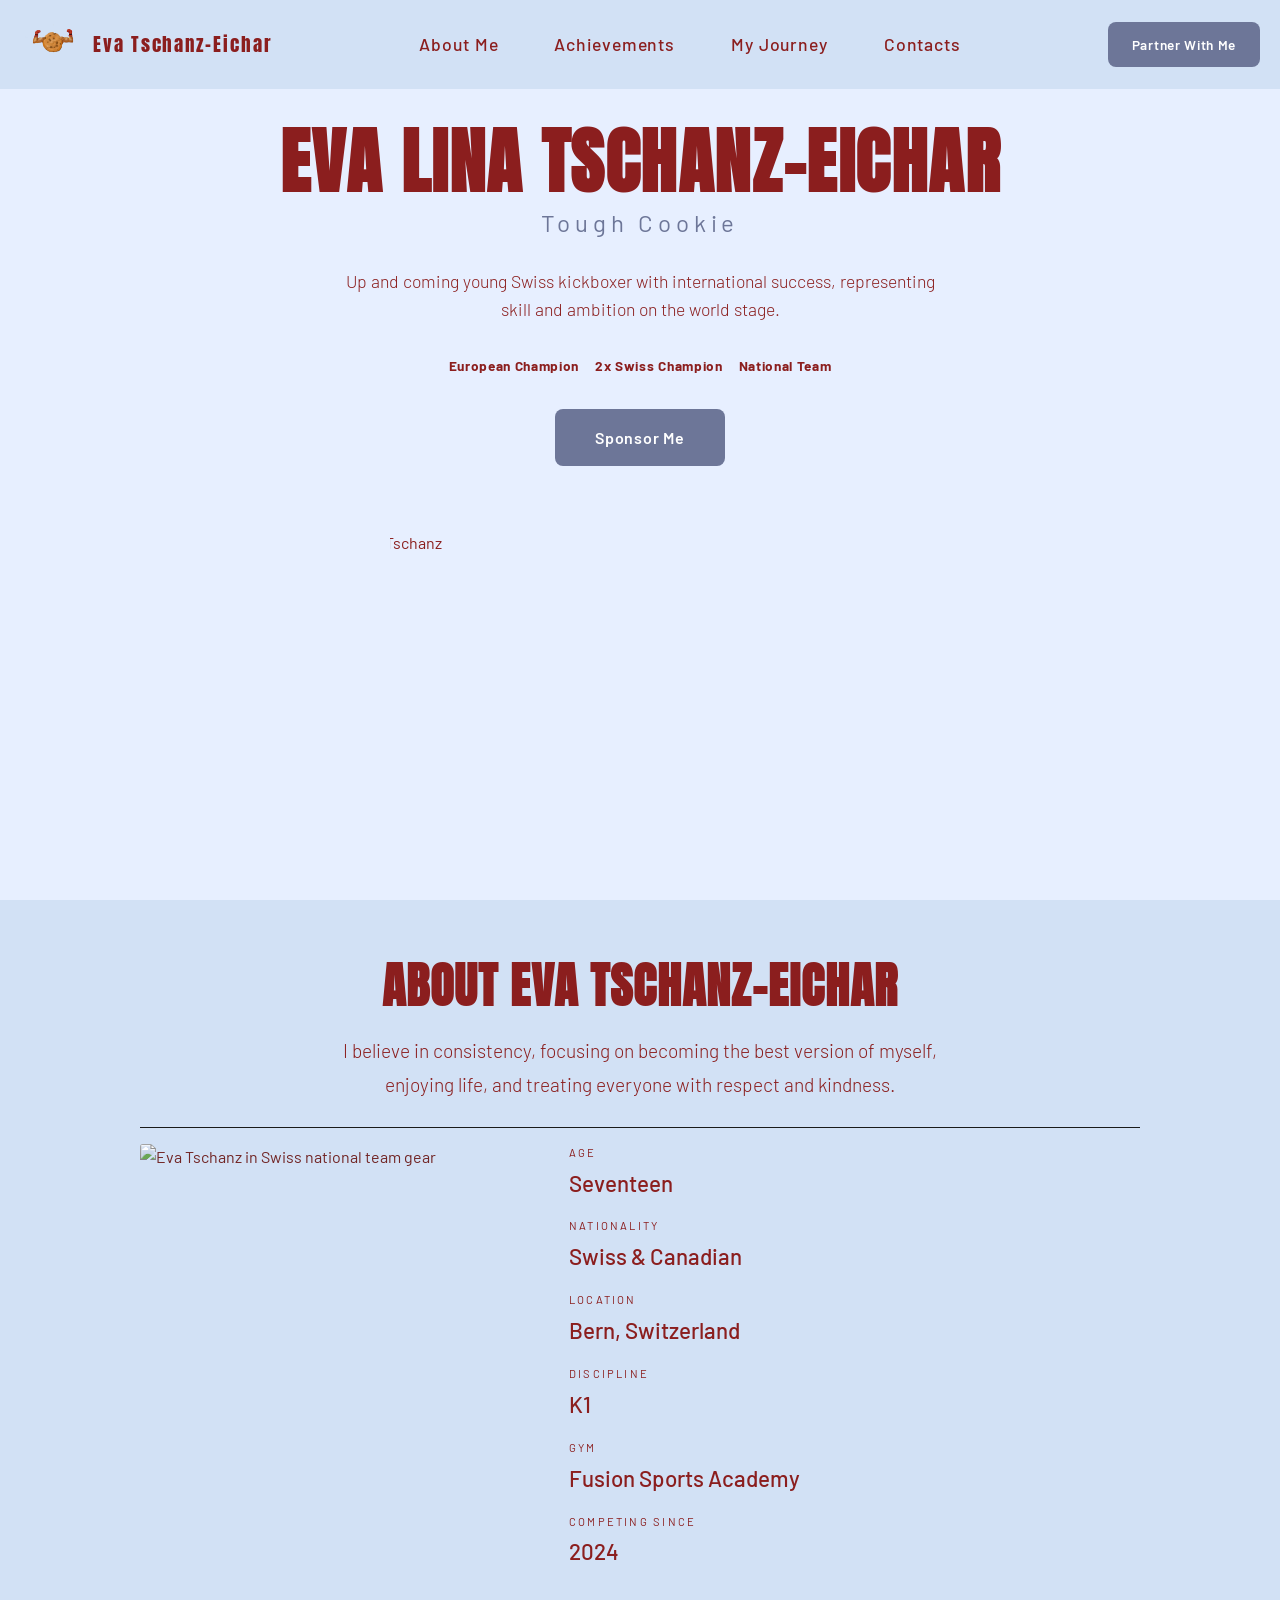
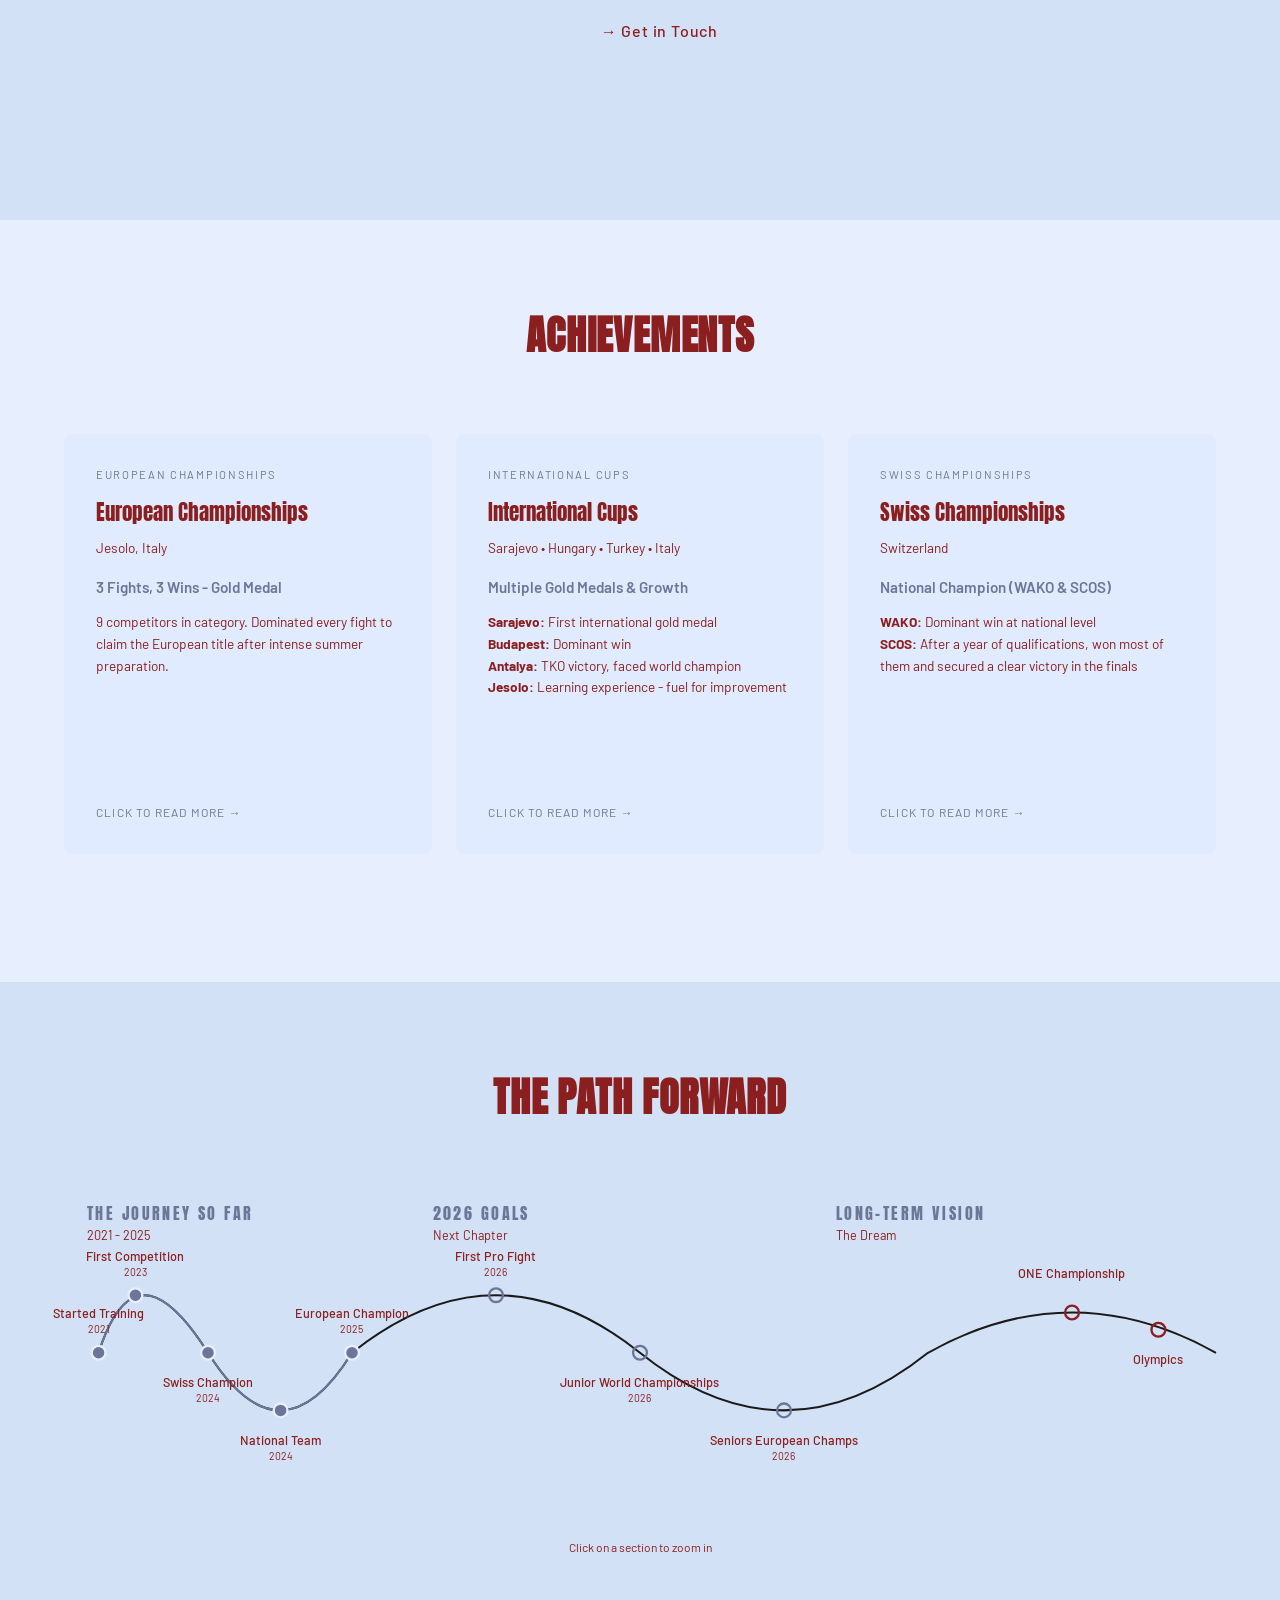
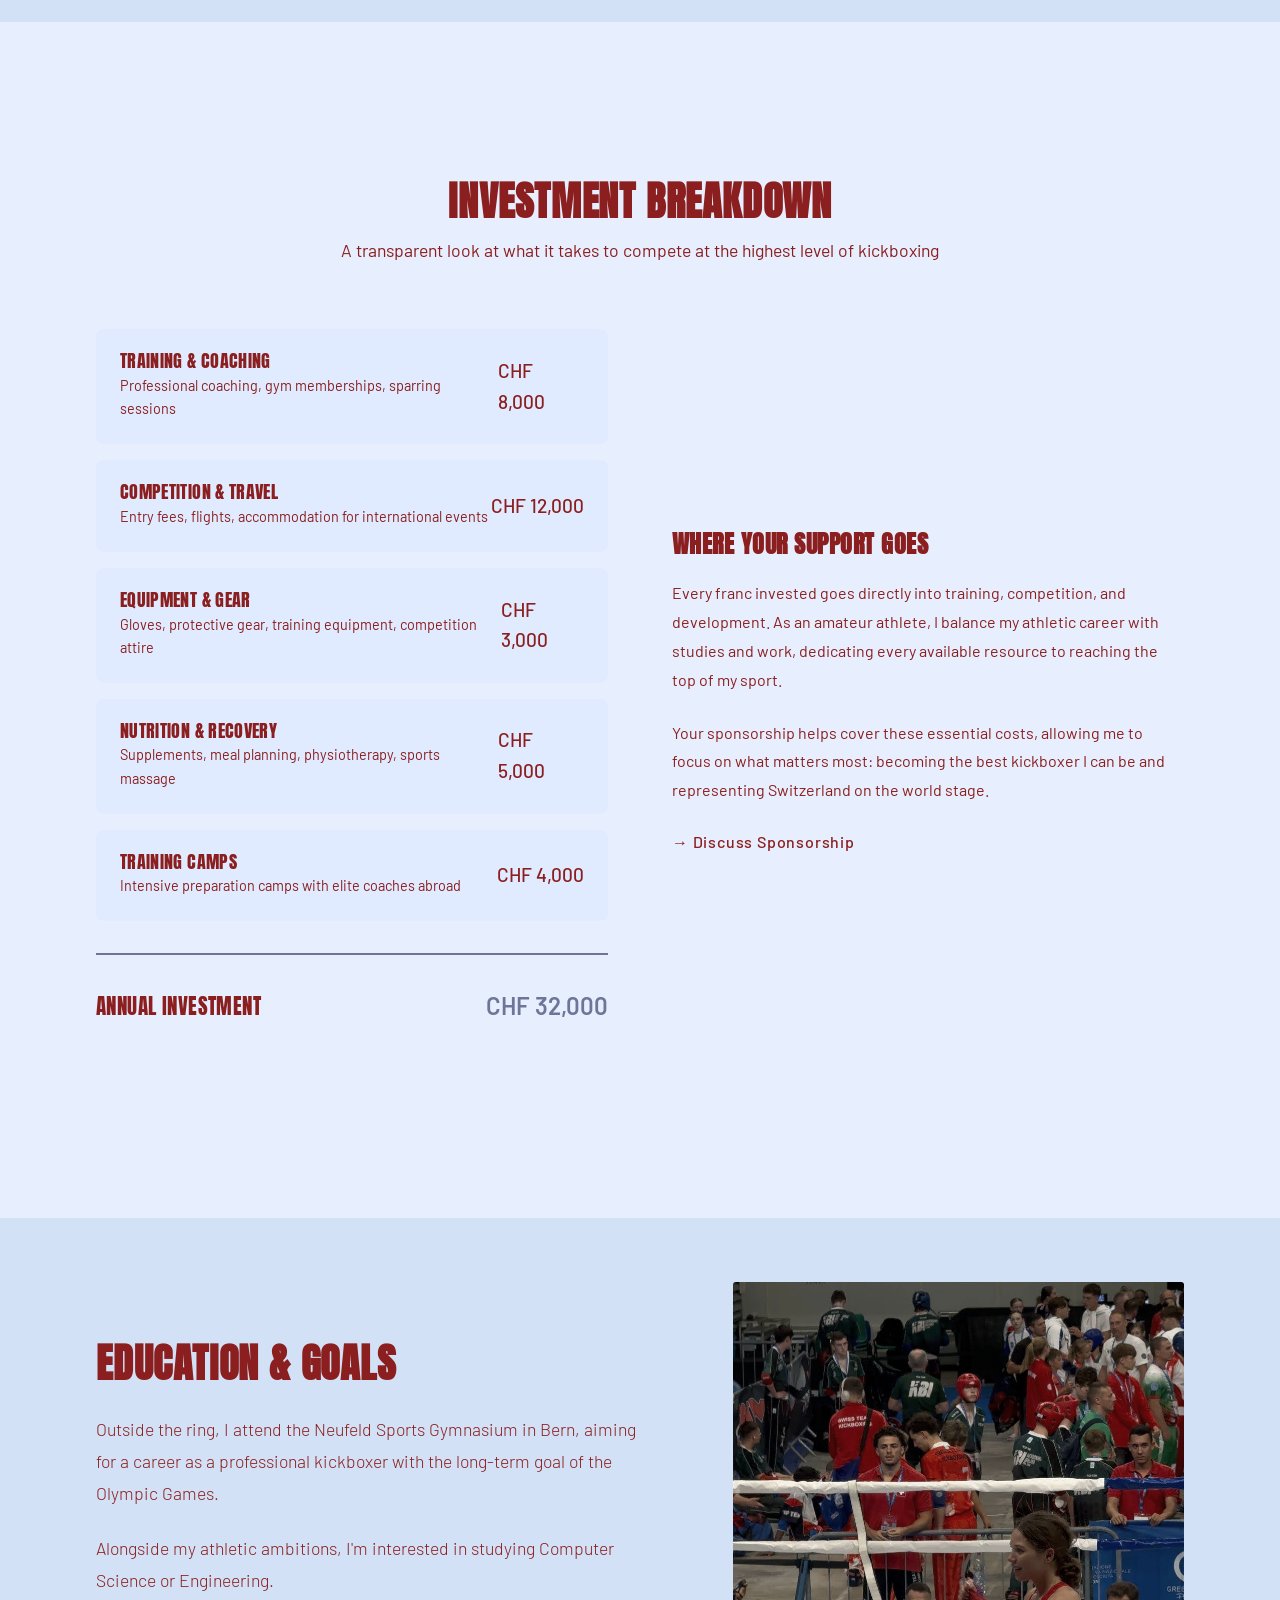
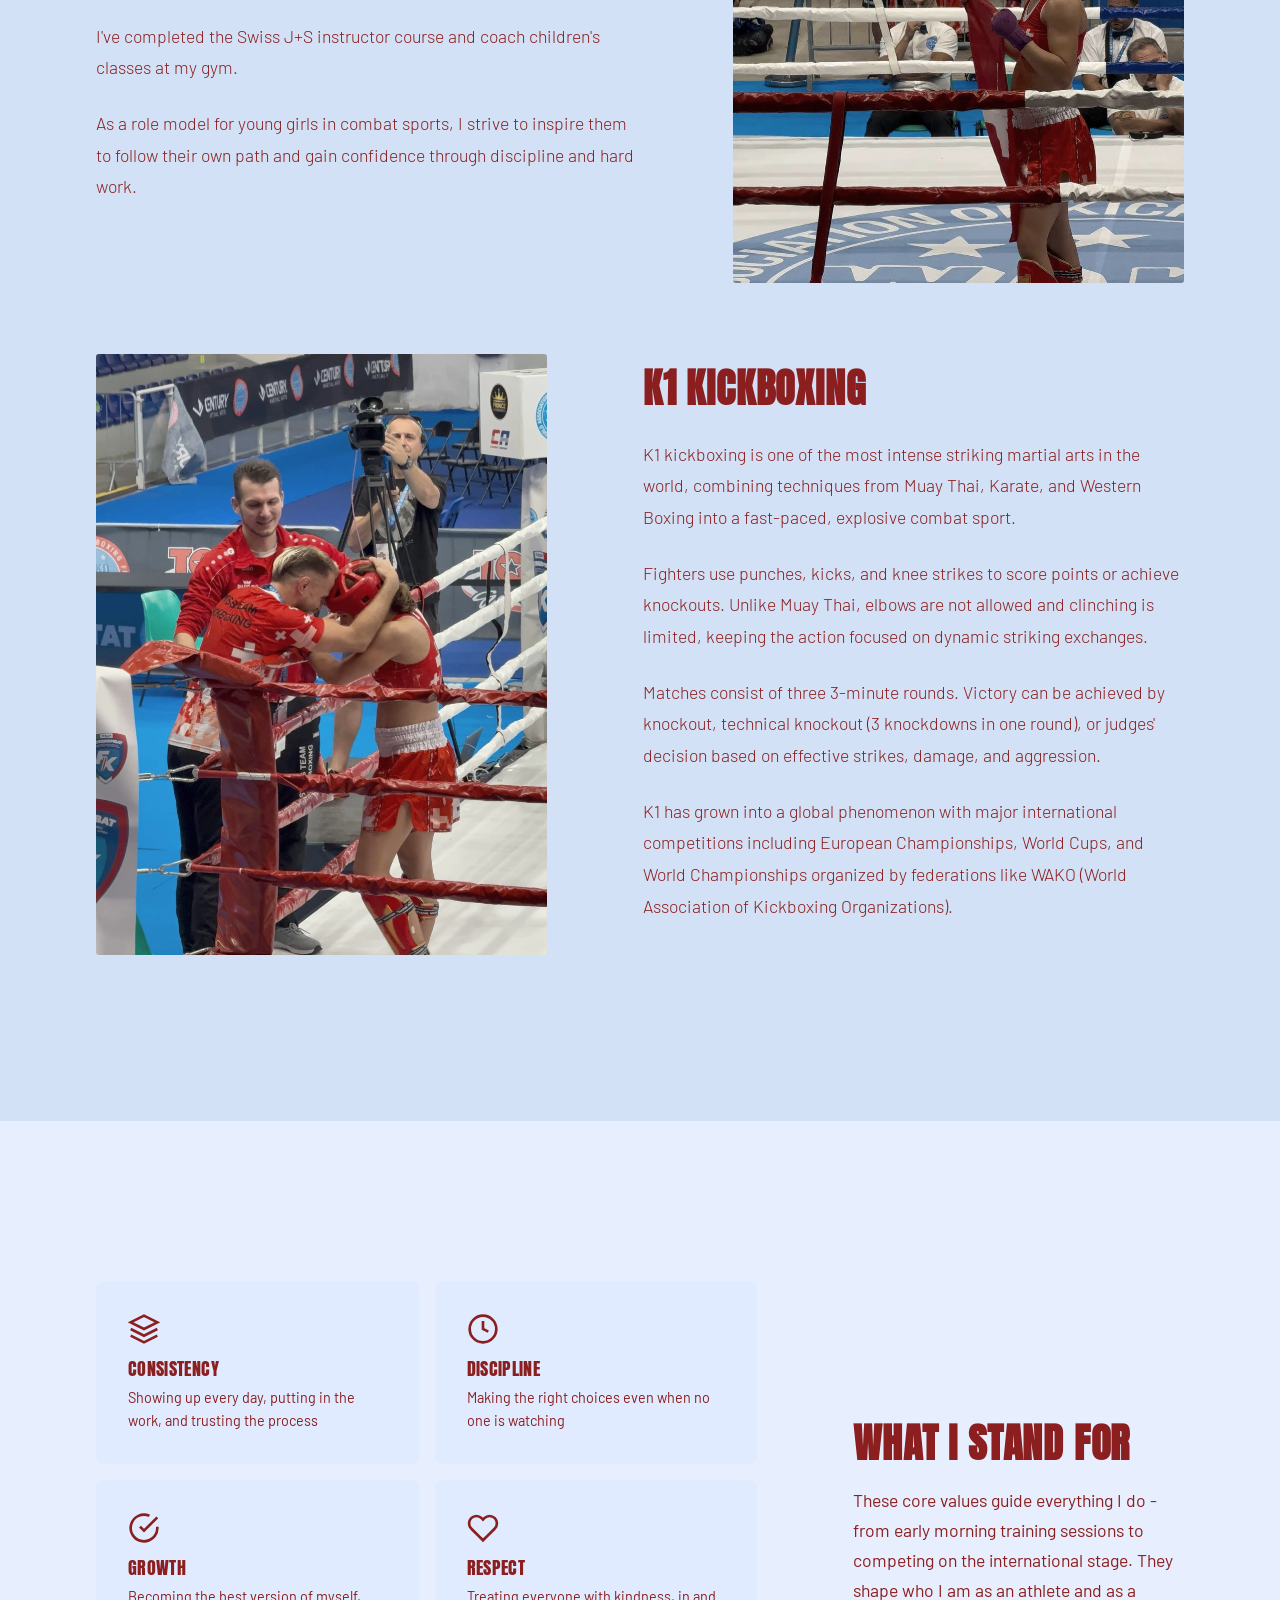
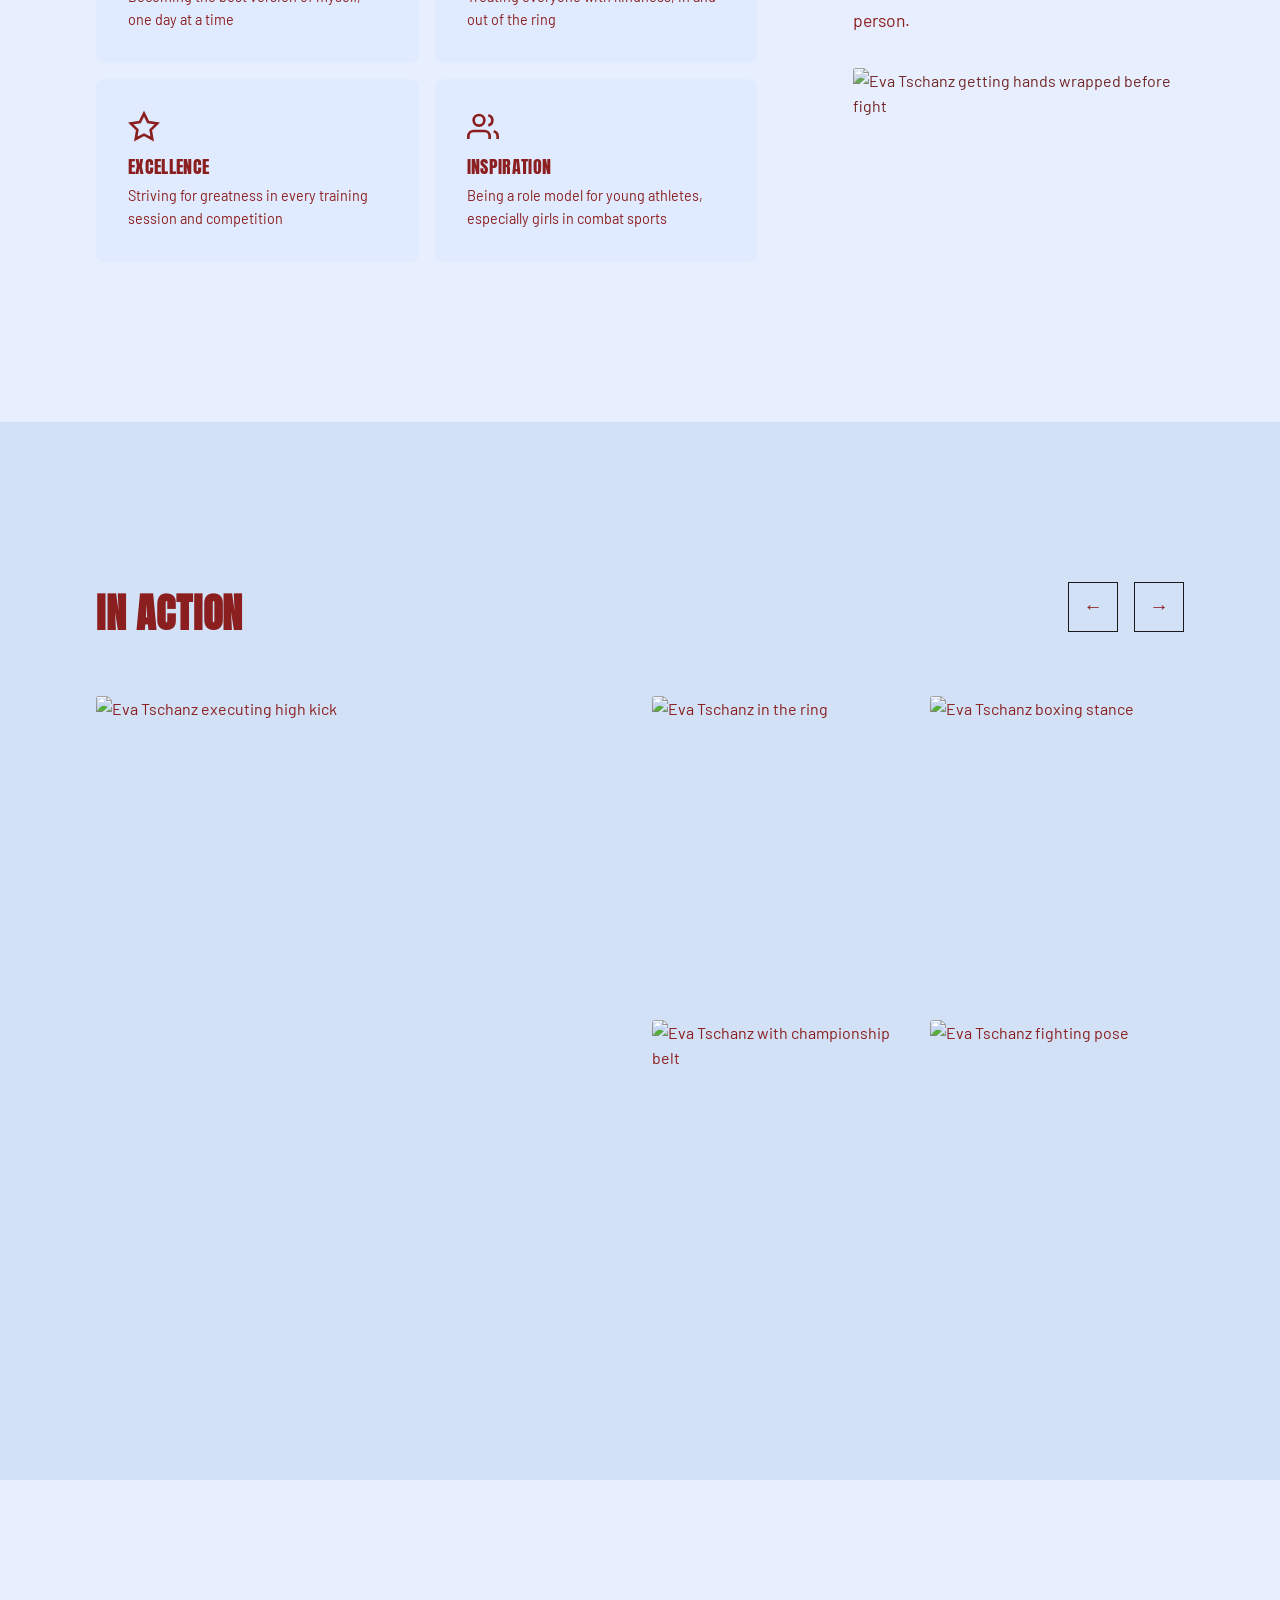
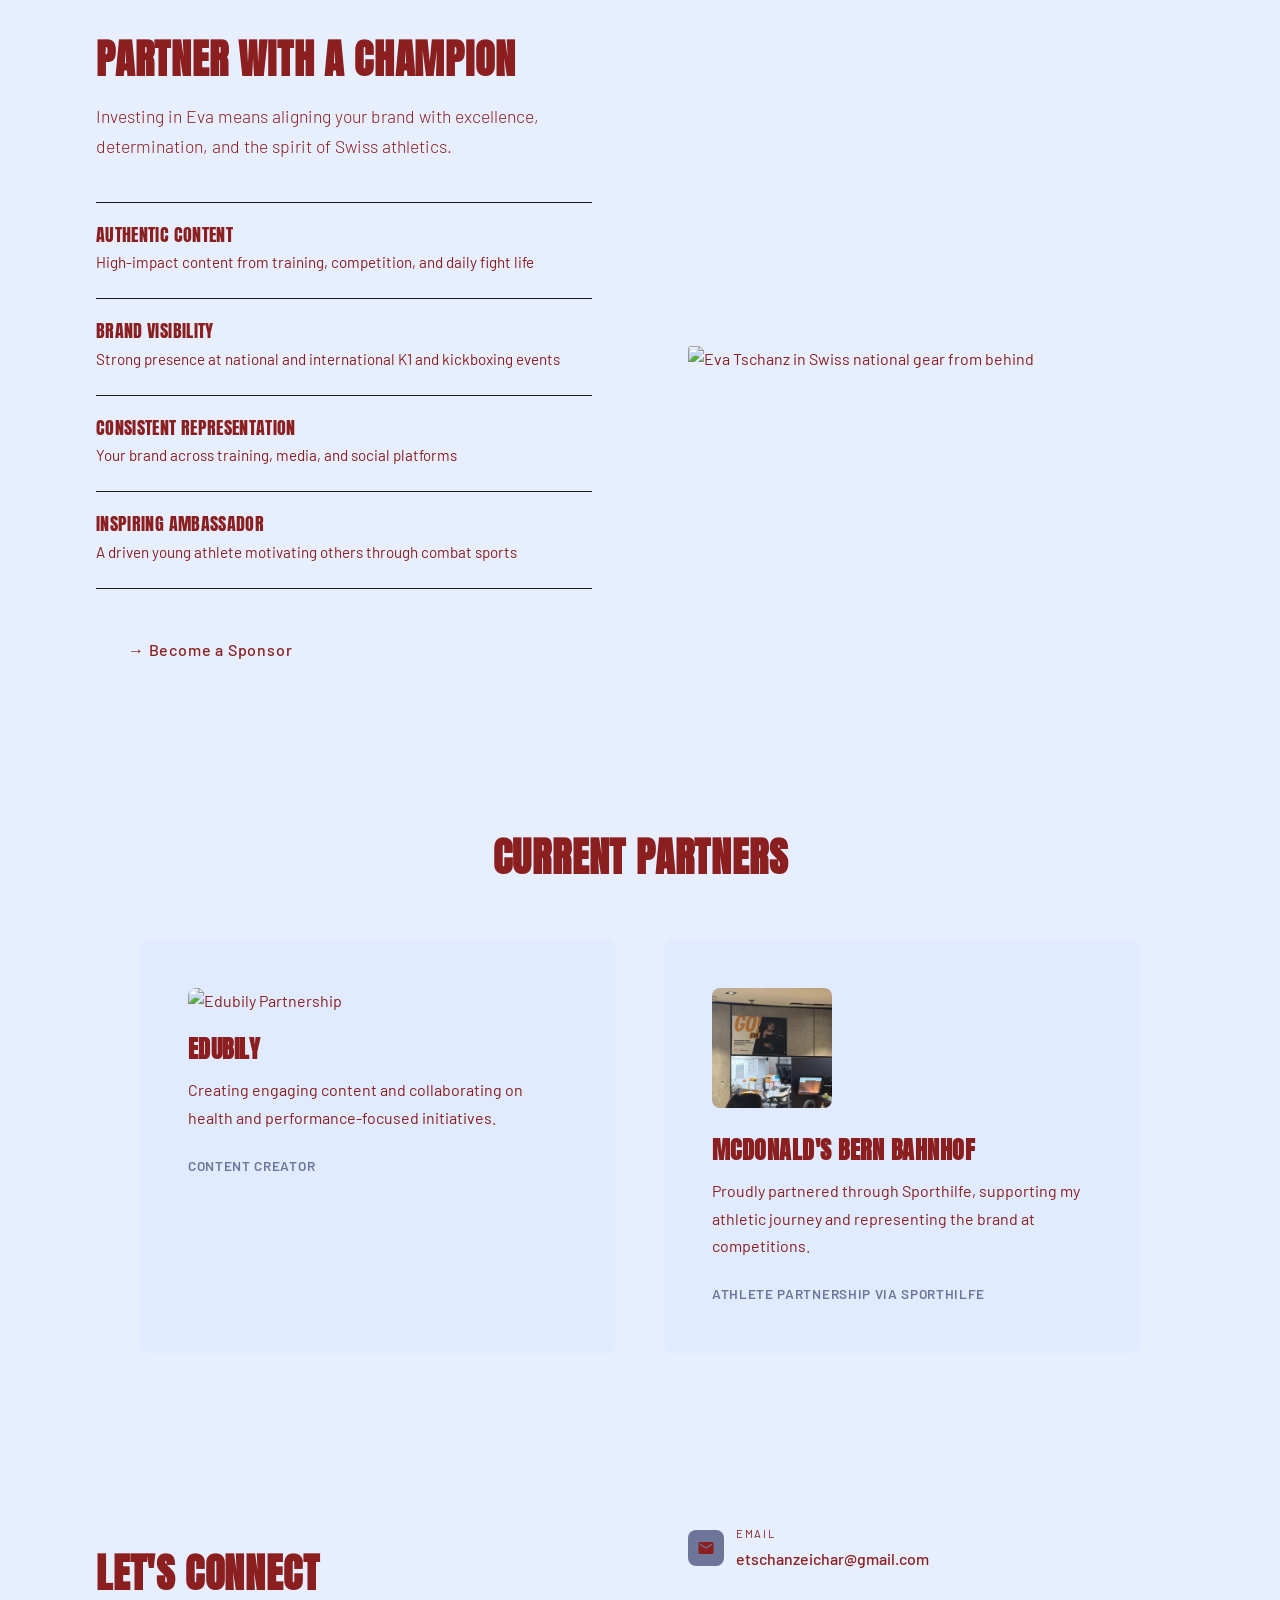
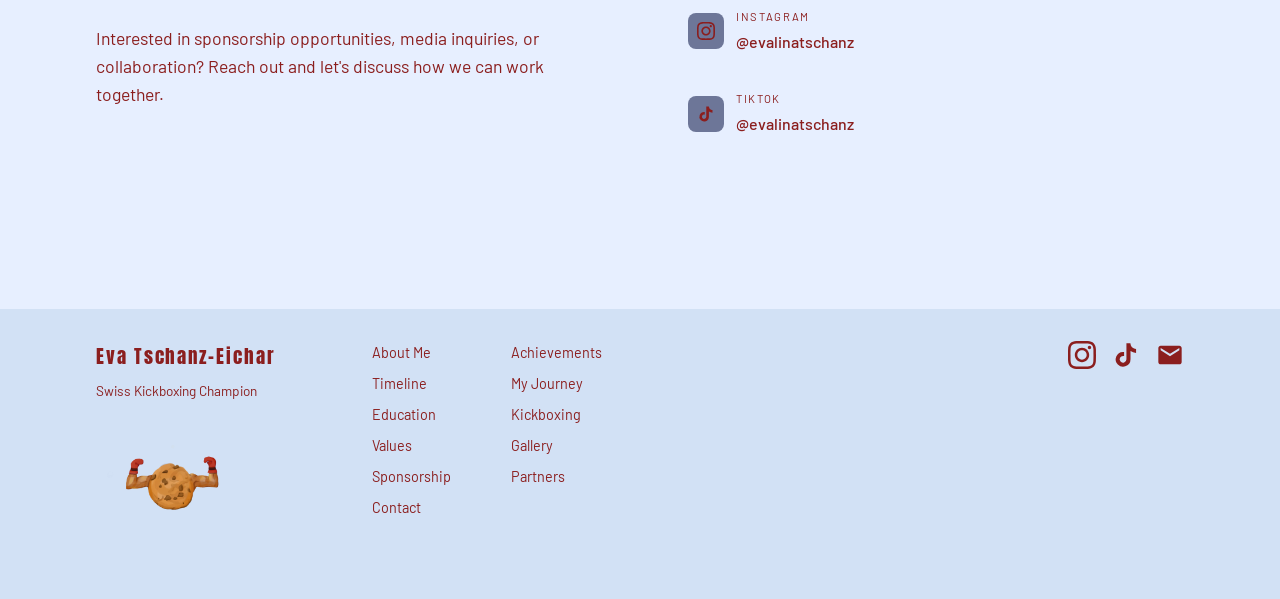
==== commit 534b8b01: "Refactor navigation and modal functionality; enhance sidebar and scroll effects. Add hover effects t" ====
--- a/index.html
+++ b/index.html
@@ -17,10 +17,10 @@
             <span>Eva Tschanz-Eichar</span>
         </div>
         <ul class="nav-links">
-            <li><a href="#about">About Me</a></li>
-            <li><a href="#achievements">Achievements</a></li>
-            <li><a href="#journey">My Journey</a></li>
-            <li><a href="#contact">Contacts</a></li>
+            <li><a href="#about" class="link-hover-accent">About Me</a></li>
+            <li><a href="#achievements" class="link-hover-accent">Achievements</a></li>
+            <li><a href="#journey" class="link-hover-accent">My Journey</a></li>
+            <li><a href="#contact" class="link-hover-accent">Contacts</a></li>
         </ul>
         <a href="#contact" class="nav-cta">Partner With Me</a>
         <button class="menu-toggle" id="menuToggle" aria-label="Toggle menu">
@@ -33,10 +33,10 @@
     <!-- Sidebar Navigation -->
     <div class="sidebar-overlay" id="sidebarOverlay"></div>
     <div class="sidebar-nav" id="sidebarNav">
-        <a href="#about">About Me</a>
-        <a href="#achievements">Achievements</a>
-        <a href="#journey">My Journey</a>
-        <a href="#contact">Contacts</a>
+        <a href="#about" class="link-hover-accent">About Me</a>
+        <a href="#achievements" class="link-hover-accent">Achievements</a>
+        <a href="#journey" class="link-hover-accent">My Journey</a>
+        <a href="#contact" class="link-hover-accent">Contacts</a>
     </div>
 
     <!-- Hero Section -->
@@ -68,7 +68,7 @@
             </div>
             <div class="about-bottom">
                 <div class="about-image">
-                    <img src="images/web/eva922.jpg" alt="Eva Tschanz in Swiss national team gear">
+                    <img src="images/web/eva922.jpg" alt="Eva Tschanz in Swiss national team gear" class="img-grayscale-hover">
                 </div>
                 <div class="about-info">
                     <div class="about-details">
@@ -97,7 +97,7 @@
                             <span class="detail-value">2024</span>
                         </div>
                     </div>
-                    <a href="#contact" class="about-cta">→ Get in Touch</a>
+                    <a href="#contact" class="about-cta link-cta-arrow">→ Get in Touch</a>
                 </div>
             </div>
         </div>
@@ -179,121 +179,8 @@
             <!-- Zoom Out Button -->
             <button class="timeline-zoom-out" id="timelineZoomOut">← Zoom Out</button>
 
-            <!-- Full SVG Timeline -->
-            <svg class="timeline-svg" viewBox="0 0 1000 300" preserveAspectRatio="xMidYMid meet">
-                <defs>
-                    <filter id="glow" x="-50%" y="-50%" width="200%" height="200%">
-                        <feGaussianBlur stdDeviation="3" result="coloredBlur"/>
-                        <feMerge>
-                            <feMergeNode in="coloredBlur"/>
-                            <feMergeNode in="SourceGraphic"/>
-                        </feMerge>
-                    </filter>
-                </defs>
-
-                <!-- Section clickable areas -->
-                <rect class="timeline-section-area" data-section="1" x="0" y="0" width="300" height="300"/>
-                <rect class="timeline-section-area" data-section="2" x="300" y="0" width="350" height="300"/>
-                <rect class="timeline-section-area" data-section="3" x="650" y="0" width="350" height="300"/>
-
-                <!-- Section titles -->
-                <text class="timeline-section-title" x="20" y="35">The Journey So Far</text>
-                <text class="timeline-section-subtitle" x="20" y="52">2021 - 2025</text>
-
-                <text class="timeline-section-title" x="320" y="35">2026 Goals</text>
-                <text class="timeline-section-subtitle" x="320" y="52">Next Chapter</text>
-
-                <text class="timeline-section-title" x="670" y="35">Long-Term Vision</text>
-                <text class="timeline-section-subtitle" x="670" y="52">The Dream</text>
-
-                <!-- Background wave path -->
-                <path class="timeline-path" d="
-                    M 30,150
-                    Q 62,50 125,150
-                    Q 188,250 250,150
-                    Q 375,50 500,150
-                    Q 625,250 750,150
-                    Q 875,80 1000,150
-                " />
-
-                <!-- Highlighted path (animated) - past achievements -->
-                <path class="timeline-path-highlight" d="
-                    M 30,150
-                    Q 62,50 125,150
-                    Q 188,250 250,150
-                " />
-
-                <!-- Past Achievements Points -->
-                <!-- Started Training 2021 -->
-                <g class="timeline-point-group">
-                    <circle class="timeline-point-dot" cx="30" cy="150" r="6"/>
-                    <text class="timeline-point-label" x="30" y="120" text-anchor="middle">Started Training</text>
-                    <text class="timeline-point-year" x="30" y="133" text-anchor="middle">2021</text>
-                </g>
-
-                <!-- First Competition 2023 -->
-                <g class="timeline-point-group">
-                    <circle class="timeline-point-dot" cx="62" cy="100" r="6"/>
-                    <text class="timeline-point-label" x="62" y="70" text-anchor="middle">First Competition</text>
-                    <text class="timeline-point-year" x="62" y="83" text-anchor="middle">2023</text>
-                </g>
-
-                <!-- Swiss Champion 2024 -->
-                <g class="timeline-point-group">
-                    <circle class="timeline-point-dot" cx="125" cy="150" r="6"/>
-                    <text class="timeline-point-label" x="125" y="180" text-anchor="middle">Swiss Champion</text>
-                    <text class="timeline-point-year" x="125" y="193" text-anchor="middle">2024</text>
-                </g>
-
-                <!-- National Team 2024 -->
-                <g class="timeline-point-group">
-                    <circle class="timeline-point-dot" cx="188" cy="200" r="6"/>
-                    <text class="timeline-point-label" x="188" y="230" text-anchor="middle">National Team</text>
-                    <text class="timeline-point-year" x="188" y="243" text-anchor="middle">2024</text>
-                </g>
-
-                <!-- European Champion 2025 -->
-                <g class="timeline-point-group">
-                    <circle class="timeline-point-dot" cx="250" cy="150" r="6"/>
-                    <text class="timeline-point-label" x="250" y="120" text-anchor="middle">European Champion</text>
-                    <text class="timeline-point-year" x="250" y="133" text-anchor="middle">2025</text>
-                </g>
-
-                <!-- 2026 Goals Points -->
-                <!-- First Pro Fight -->
-                <g class="timeline-point-group">
-                    <circle class="timeline-point-dot future" cx="375" cy="100" r="6"/>
-                    <text class="timeline-point-label" x="375" y="70" text-anchor="middle">First Pro Fight</text>
-                    <text class="timeline-point-year" x="375" y="83" text-anchor="middle">2026</text>
-                </g>
-
-                <!-- Junior World Championships -->
-                <g class="timeline-point-group">
-                    <circle class="timeline-point-dot future" cx="500" cy="150" r="6"/>
-                    <text class="timeline-point-label" x="500" y="180" text-anchor="middle">Junior World Championships</text>
-                    <text class="timeline-point-year" x="500" y="193" text-anchor="middle">2026</text>
-                </g>
-
-                <!-- Seniors European Championships -->
-                <g class="timeline-point-group">
-                    <circle class="timeline-point-dot future" cx="625" cy="200" r="6"/>
-                    <text class="timeline-point-label" x="625" y="230" text-anchor="middle">Seniors European Champs</text>
-                    <text class="timeline-point-year" x="625" y="243" text-anchor="middle">2026</text>
-                </g>
-
-                <!-- Long-term Goals -->
-                <!-- ONE Championship -->
-                <g class="timeline-point-group">
-                    <circle class="timeline-point-dot goal" cx="875" cy="115" r="6"/>
-                    <text class="timeline-point-label goal-label" x="875" y="85" text-anchor="middle">ONE Championship</text>
-                </g>
-
-                <!-- Olympics -->
-                <g class="timeline-point-group">
-                    <circle class="timeline-point-dot goal" cx="950" cy="130" r="6"/>
-                    <text class="timeline-point-label goal-label" x="950" y="160" text-anchor="middle">Olympics</text>
-                </g>
-            </svg>
+            <!-- SVG Timeline (loaded from external file) -->
+            <div id="timelineSvgContainer"></div>
 
             <!-- Zoom Hint -->
             <div class="timeline-zoom-hint">Click on a section to zoom in</div>
@@ -356,7 +243,7 @@
                 <h3>Where Your Support Goes</h3>
                 <p>Every franc invested goes directly into training, competition, and development. As an amateur athlete, I balance my athletic career with studies and work, dedicating every available resource to reaching the top of my sport.</p>
                 <p>Your sponsorship helps cover these essential costs, allowing me to focus on what matters most: becoming the best kickboxer I can be and representing Switzerland on the world stage.</p>
-                <a href="#contact" class="budget-cta">→ Discuss Sponsorship</a>
+                <a href="#contact" class="budget-cta link-cta-arrow">→ Discuss Sponsorship</a>
             </div>
         </div>
     </section>
@@ -371,14 +258,14 @@
             <p class="education-text">As a role model for young girls in combat sports, I strive to inspire them to follow their own path and gain confidence through discipline and hard work.</p>
         </div>
         <div class="education-image reveal">
-            <img src="images/6318a66f-7079-446a-b44a-3199e1eeac28.jpg" alt="Eva Tschanz in the ring at competition">
+            <img src="images/6318a66f-7079-446a-b44a-3199e1eeac28.jpg" alt="Eva Tschanz in the ring at competition" class="img-grayscale-scale-hover">
         </div>
     </section>
 
     <!-- Kickboxing Section -->
     <section class="kickboxing section-alt" id="kickboxing">
         <div class="kickboxing-image reveal">
-            <img src="images/web/4bc9a8b9-dc9c-4b07-b02f-e8daea322b95.jpg" alt="Eva Tschanz with coach in the ring corner">
+            <img src="images/web/4bc9a8b9-dc9c-4b07-b02f-e8daea322b95.jpg" alt="Eva Tschanz with coach in the ring corner" class="img-grayscale-scale-hover">
         </div>
         <div class="kickboxing-content reveal">
             <h2 class="kickboxing-title">K1 Kickboxing</h2>
@@ -440,7 +327,7 @@
                 <h2>What I Stand For</h2>
                 <p>These core values guide everything I do - from early morning training sessions to competing on the international stage. They shape who I am as an athlete and as a person.</p>
                 <div class="values-image">
-                    <img src="images/web/IMG_2291.JPG" alt="Eva Tschanz getting hands wrapped before fight">
+                    <img src="images/web/IMG_2291.JPG" alt="Eva Tschanz getting hands wrapped before fight" class="img-grayscale-hover">
                 </div>
             </div>
         </div>
@@ -459,19 +346,19 @@
         </div>
         <div class="gallery-grid reveal">
             <div class="gallery-item">
-                <img src="images/web/eva951.jpg" alt="Eva Tschanz executing high kick">
+                <img src="images/web/eva951.jpg" alt="Eva Tschanz executing high kick" class="img-zoom-hover">
             </div>
             <div class="gallery-item">
-                <img src="images/web/IMG_2298.JPG" alt="Eva Tschanz in the ring">
+                <img src="images/web/IMG_2298.JPG" alt="Eva Tschanz in the ring" class="img-zoom-hover">
             </div>
             <div class="gallery-item">
-                <img src="images/web/eva812.jpg" alt="Eva Tschanz boxing stance">
+                <img src="images/web/eva812.jpg" alt="Eva Tschanz boxing stance" class="img-zoom-hover">
             </div>
             <div class="gallery-item">
-                <img src="images/web/eva861.jpg" alt="Eva Tschanz with championship belt">
+                <img src="images/web/eva861.jpg" alt="Eva Tschanz with championship belt" class="img-zoom-hover">
             </div>
             <div class="gallery-item">
-                <img src="images/web/Eva691.jpg" alt="Eva Tschanz fighting pose">
+                <img src="images/web/Eva691.jpg" alt="Eva Tschanz fighting pose" class="img-zoom-hover">
             </div>
         </div>
     </section>
@@ -500,7 +387,7 @@
                         <p>A driven young athlete motivating others through combat sports</p>
                     </div>
                 </div>
-                <a href="#contact" class="sponsor-cta">→ Become a Sponsor</a>
+                <a href="#contact" class="sponsor-cta link-cta-arrow">→ Become a Sponsor</a>
             </div>
             <div class="sponsorship-image reveal">
                 <img src="images/web/eva961.jpg" alt="Eva Tschanz in Swiss national gear from behind">
@@ -586,31 +473,31 @@
             <img src="images/tough_cookie_bicep_no_bg.png" alt="Tough Cookie" class="footer-logo-img">
         </div>
         <div class="footer-nav">
-            <a href="#about">About Me</a>
-            <a href="#achievements">Achievements</a>
-            <a href="#journey">Timeline</a>
-            <a href="#journey">My Journey</a>
-            <a href="#education">Education</a>
-            <a href="#kickboxing">Kickboxing</a>
-            <a href="#values">Values</a>
-            <a href="#gallery">Gallery</a>
-            <a href="#sponsorship">Sponsorship</a>
-            <a href="#partners">Partners</a>
-            <a href="#contact">Contact</a>
+            <a href="#about" class="link-hover-accent">About Me</a>
+            <a href="#achievements" class="link-hover-accent">Achievements</a>
+            <a href="#journey" class="link-hover-accent">Timeline</a>
+            <a href="#journey" class="link-hover-accent">My Journey</a>
+            <a href="#education" class="link-hover-accent">Education</a>
+            <a href="#kickboxing" class="link-hover-accent">Kickboxing</a>
+            <a href="#values" class="link-hover-accent">Values</a>
+            <a href="#gallery" class="link-hover-accent">Gallery</a>
+            <a href="#sponsorship" class="link-hover-accent">Sponsorship</a>
+            <a href="#partners" class="link-hover-accent">Partners</a>
+            <a href="#contact" class="link-hover-accent">Contact</a>
         </div>
         <div class="footer-social">
             <div class="footer-social-icons">
-                <a href="https://www.instagram.com/evalinatschanz" target="_blank" aria-label="Instagram">
+                <a href="https://www.instagram.com/evalinatschanz" target="_blank" aria-label="Instagram" class="link-hover-accent">
                     <svg xmlns="http://www.w3.org/2000/svg" width="24" height="24" viewBox="0 0 24 24" fill="currentColor">
                         <path d="M12 2.163c3.204 0 3.584.012 4.85.07 3.252.148 4.771 1.691 4.919 4.919.058 1.265.069 1.645.069 4.849 0 3.205-.012 3.584-.069 4.849-.149 3.225-1.664 4.771-4.919 4.919-1.266.058-1.644.07-4.85.07-3.204 0-3.584-.012-4.849-.07-3.26-.149-4.771-1.699-4.919-4.92-.058-1.265-.07-1.644-.07-4.849 0-3.204.013-3.583.07-4.849.149-3.227 1.664-4.771 4.919-4.919 1.266-.057 1.645-.069 4.849-.069zm0-2.163c-3.259 0-3.667.014-4.947.072-4.358.2-6.78 2.618-6.98 6.98-.059 1.281-.073 1.689-.073 4.948 0 3.259.014 3.668.072 4.948.2 4.358 2.618 6.78 6.98 6.98 1.281.058 1.689.072 4.948.072 3.259 0 3.668-.014 4.948-.072 4.354-.2 6.782-2.618 6.979-6.98.059-1.28.073-1.689.073-4.948 0-3.259-.014-3.667-.072-4.947-.196-4.354-2.617-6.78-6.979-6.98-1.281-.059-1.69-.073-4.949-.073zm0 5.838c-3.403 0-6.162 2.759-6.162 6.162s2.759 6.163 6.162 6.163 6.162-2.759 6.162-6.163c0-3.403-2.759-6.162-6.162-6.162zm0 10.162c-2.209 0-4-1.79-4-4 0-2.209 1.791-4 4-4s4 1.791 4 4c0 2.21-1.791 4-4 4zm6.406-11.845c-.796 0-1.441.645-1.441 1.44s.645 1.44 1.441 1.44c.795 0 1.439-.645 1.439-1.44s-.644-1.44-1.439-1.44z"/>
                     </svg>
                 </a>
-                <a href="https://www.tiktok.com/@evalinatschanz" target="_blank" aria-label="TikTok">
+                <a href="https://www.tiktok.com/@evalinatschanz" target="_blank" aria-label="TikTok" class="link-hover-accent">
                     <svg xmlns="http://www.w3.org/2000/svg" width="24" height="24" viewBox="0 0 24 24" fill="currentColor">
                         <path d="M19.59 6.69a4.83 4.83 0 0 1-3.77-4.25V2h-3.45v13.67a2.89 2.89 0 0 1-5.2 1.74 2.89 2.89 0 0 1 2.31-4.64 2.93 2.93 0 0 1 .88.13V9.4a6.84 6.84 0 0 0-1-.05A6.33 6.33 0 0 0 5 20.1a6.34 6.34 0 0 0 10.86-4.43v-7a8.16 8.16 0 0 0 4.77 1.52v-3.4a4.85 4.85 0 0 1-1-.1z"/>
                     </svg>
                 </a>
-                <a href="mailto:eva@example.com" aria-label="Email">
+                <a href="mailto:eva@example.com" aria-label="Email" class="link-hover-accent">
                     <svg xmlns="http://www.w3.org/2000/svg" width="24" height="24" viewBox="0 0 24 24" fill="currentColor">
                         <path d="M20 4H4c-1.1 0-1.99.9-1.99 2L2 18c0 1.1.9 2 2 2h16c1.1 0 2-.9 2-2V6c0-1.1-.9-2-2-2zm0 4l-8 5-8-5V6l8 5 8-5v2z"/>
                     </svg>
--- a/css/styles.css
+++ b/css/styles.css
@@ -1,13 +1,20 @@
 :root {
-    --black: #e7efff;
-    --dark: #e7efff;
-    --red: #6d7698;
-    --red-dark: #5a6380;
+    /* Background colors */
+    --bg-primary: #e7efff;      /* Light blue - main background */
+    --bg-secondary: #e7efff;    /* Light blue - section backgrounds */
+
+    /* Text colors */
+    --text-primary: #8B1E1E;    /* Dark red/maroon - main text */
+    --text-secondary: #8B1E1E;  /* Dark red/maroon - secondary text */
+    --text-dark: #1a1a1a;       /* Near black - dark text */
+
+    /* Accent colors */
+    --accent: #6d7698;          /* Slate blue - accent/highlights */
+    --accent-dark: #5a6380;     /* Darker slate - hover states */
+
+    /* Brand colors */
     --blue: #2563eb;
     --blue-dark: #1d4ed8;
-    --white: #8B1E1E;
-    --gray: #8B1E1E;
-    --gray-dark: #1a1a1a;
 }
 
 * {
@@ -22,14 +29,76 @@
 
 body {
     font-family: 'Barlow', sans-serif;
-    background: var(--black);
-    color: var(--white);
+    background: var(--bg-primary);
+    color: var(--text-primary);
     overflow-x: hidden;
     line-height: 1.6;
 }
 
 img {
     border-radius: 3px;
+}
+
+/* ============================================
+   Reusable Image Hover Effects
+   ============================================ */
+
+/* Grayscale filter that removes on hover */
+.img-grayscale-hover {
+    filter: grayscale(30%);
+    transition: filter 0.3s ease;
+}
+
+.img-grayscale-hover:hover {
+    filter: grayscale(0%);
+}
+
+/* Grayscale filter with scale effect on hover */
+.img-grayscale-scale-hover {
+    filter: grayscale(30%);
+    transition: all 0.5s ease;
+}
+
+.img-grayscale-scale-hover:hover {
+    filter: grayscale(0%);
+    transform: scale(1.02);
+}
+
+/* Zoom effect for gallery-style images */
+.img-zoom-hover {
+    transition: transform 0.6s ease;
+}
+
+.img-zoom-hover:hover {
+    transform: scale(1.1);
+}
+
+/* ============================================
+   Reusable Link Hover Effects
+   ============================================ */
+
+/* Link that transitions to accent color on hover */
+.link-hover-accent {
+    transition: color 0.3s ease;
+}
+
+.link-hover-accent:hover {
+    color: var(--accent);
+}
+
+/* Arrow CTA link style (used for "→ Get in Touch" style links) */
+.link-cta-arrow {
+    display: inline-block;
+    color: var(--text-primary);
+    text-decoration: none;
+    font-weight: 500;
+    font-size: 1rem;
+    letter-spacing: 0.05em;
+    transition: color 0.3s ease;
+}
+
+.link-cta-arrow:hover {
+    color: var(--accent);
 }
 
 /* Typography */
@@ -80,7 +149,7 @@
 .logo .swiss-cross::after {
     content: '';
     position: absolute;
-    background: var(--white);
+    background: var(--text-primary);
 }
 
 .logo .swiss-cross::before {
@@ -104,22 +173,18 @@
 }
 
 .nav-links a {
-    color: var(--white);
+    color: var(--text-primary);
     text-decoration: none;
     font-size: 1.1rem;
     font-weight: 500;
     letter-spacing: 0.05em;
-    transition: color 0.3s ease;
-}
-
-.nav-links a:hover {
-    color: var(--red);
+    /* Hover effect via .link-hover-accent class in HTML */
 }
 
 .nav-cta {
     display: inline-block;
     padding: 0.75rem 1.5rem;
-    background: var(--red);
+    background: var(--accent);
     color: white;
     text-decoration: none;
     font-weight: 600;
@@ -130,7 +195,7 @@
 }
 
 .nav-cta:hover {
-    background: var(--white);
+    background: var(--text-primary);
 }
 
 .menu-toggle {
@@ -140,7 +205,7 @@
 .menu-toggle span {
     width: 25px;
     height: 2px;
-    background: var(--white);
+    background: var(--text-primary);
     transition: all 0.3s ease;
 }
 
@@ -178,22 +243,18 @@
 .sidebar-nav a {
     font-family: 'Anton', sans-serif;
     font-size: 1.5rem;
-    color: var(--white);
+    color: var(--text-primary);
     text-decoration: none;
     text-transform: uppercase;
     letter-spacing: 0.1em;
     padding: 1rem 0;
-    border-bottom: 1px solid var(--gray-dark);
-    transition: color 0.3s ease;
-}
-
-.sidebar-nav a:hover {
-    color: var(--red);
+    border-bottom: 1px solid var(--text-dark);
+    /* Hover effect via .link-hover-accent class in HTML */
 }
 
 .sidebar-nav .sidebar-cta {
     margin-top: 2rem;
-    background: var(--red);
+    background: var(--accent);
     padding: 1rem 2rem;
     text-align: center;
     font-size: 1rem;
@@ -247,7 +308,7 @@
     font-size: 1.5rem;
     font-weight: 400;
     letter-spacing: 0.2em;
-    color: var(--red);
+    color: var(--accent);
     margin-bottom: 1.5rem;
     opacity: 0;
     animation: slideUp 0.8s ease 0.5s forwards;
@@ -256,7 +317,7 @@
 .hero-tagline {
     font-size: 1.1rem;
     font-weight: 300;
-    color: var(--gray);
+    color: var(--text-secondary);
     max-width: 600px;
     line-height: 1.6;
     opacity: 0;
@@ -324,14 +385,14 @@
 .hero-badge {
     font-size: 0.85rem;
     letter-spacing: 0.05em;
-    color: var(--white);
+    color: var(--text-primary);
     font-weight: 700;
 }
 
 .hero-cta {
     display: inline-block;
     padding: 1rem 2.5rem;
-    background: var(--red);
+    background: var(--accent);
     color: white;
     text-decoration: none;
     font-weight: 600;
@@ -344,7 +405,7 @@
 }
 
 .hero-cta:hover {
-    background: var(--white);
+    background: var(--text-primary);
 }
 
 .hero-image {
@@ -371,7 +432,7 @@
     left: 0;
     right: 0;
     bottom: 0;
-    background: linear-gradient(to right, var(--black) 0%, transparent 30%);
+    background: linear-gradient(to right, var(--bg-primary) 0%, transparent 30%);
     z-index: 1;
 }
 
@@ -385,7 +446,7 @@
     font-size: 0.75rem;
     letter-spacing: 0.2em;
     text-transform: uppercase;
-    color: var(--gray);
+    color: var(--text-secondary);
     opacity: 0;
     animation: slideUp 0.8s ease 1.2s forwards;
 }
@@ -393,7 +454,7 @@
 .scroll-line {
     width: 60px;
     height: 1px;
-    background: var(--gray);
+    background: var(--text-secondary);
     position: relative;
     overflow: hidden;
 }
@@ -403,7 +464,7 @@
     position: absolute;
     width: 20px;
     height: 100%;
-    background: var(--red);
+    background: var(--accent);
     animation: scrollPulse 2s ease infinite;
 }
 
@@ -432,7 +493,7 @@
 .content-section p {
     font-size: 1.1rem;
     font-weight: 300;
-    color: var(--gray);
+    color: var(--text-secondary);
     margin-bottom: 1.5rem;
     line-height: 1.8;
 }
@@ -456,7 +517,7 @@
 .section-fullwidth p {
     font-size: 1.1rem;
     font-weight: 300;
-    color: var(--gray);
+    color: var(--text-secondary);
     margin-bottom: 1.5rem;
     line-height: 1.8;
 }
@@ -494,14 +555,14 @@
 
 .timeline-path {
     fill: none;
-    stroke: var(--gray-dark);
+    stroke: var(--text-dark);
     stroke-width: 2;
     vector-effect: non-scaling-stroke;
 }
 
 .timeline-path-highlight {
     fill: none;
-    stroke: var(--red);
+    stroke: var(--accent);
     stroke-width: 2;
     vector-effect: non-scaling-stroke;
     stroke-dasharray: 1000;
@@ -532,18 +593,18 @@
     font-size: 14px;
     letter-spacing: 0.15em;
     text-transform: uppercase;
-    fill: var(--red);
+    fill: var(--accent);
 }
 
 .timeline-section-subtitle {
     font-size: 11px;
-    fill: var(--gray);
+    fill: var(--text-secondary);
 }
 
 /* Timeline points */
 .timeline-point-dot {
-    fill: var(--red);
-    stroke: var(--black);
+    fill: var(--accent);
+    stroke: var(--bg-primary);
     stroke-width: 2;
     cursor: pointer;
     transition: transform 0.3s ease;
@@ -553,34 +614,34 @@
 
 .timeline-point-dot:hover {
     transform: scale(1.3);
-    filter: drop-shadow(0 0 8px var(--red));
+    filter: drop-shadow(0 0 8px var(--accent));
 }
 
 .timeline-point-dot.future {
     fill: transparent;
-    stroke: var(--red);
+    stroke: var(--accent);
     stroke-width: 2;
 }
 
 .timeline-point-dot.goal {
     fill: transparent;
-    stroke: var(--gray);
+    stroke: var(--text-secondary);
     stroke-width: 2;
 }
 
 .timeline-point-label {
     font-size: 11px;
-    fill: var(--white);
+    fill: var(--text-primary);
     font-weight: 500;
 }
 
 .timeline-point-year {
     font-size: 9px;
-    fill: var(--gray);
+    fill: var(--text-secondary);
 }
 
 .timeline-point-label.goal-label {
-    fill: var(--gray);
+    fill: var(--text-secondary);
 }
 
 /* Zoom controls */
@@ -590,7 +651,7 @@
     left: 50%;
     transform: translateX(-50%);
     font-size: 0.75rem;
-    color: var(--gray);
+    color: var(--text-secondary);
     opacity: 1;
     transition: opacity 0.3s ease;
     pointer-events: none;
@@ -604,8 +665,8 @@
     position: absolute;
     top: -3rem;
     right: 0;
-    background: var(--red);
-    color: var(--white);
+    background: var(--accent);
+    color: var(--text-primary);
     border: none;
     padding: 0.5rem 1rem;
     font-size: 0.75rem;
@@ -625,7 +686,7 @@
 }
 
 .timeline-zoom-out:hover {
-    background: var(--red-dark);
+    background: var(--accent-dark);
 }
 
 /* Timeline navigation arrows */
@@ -633,8 +694,8 @@
     position: absolute;
     top: 50%;
     transform: translateY(-50%);
-    background: var(--red);
-    color: var(--white);
+    background: var(--accent);
+    color: var(--text-primary);
     border: none;
     width: 40px;
     height: 40px;
@@ -650,7 +711,7 @@
 }
 
 .timeline-nav:hover {
-    background: var(--red-dark);
+    background: var(--accent-dark);
 }
 
 .timeline-nav:disabled {
@@ -692,7 +753,7 @@
 
 .goal-items {
     font-size: 0.85rem;
-    color: var(--gray);
+    color: var(--text-secondary);
     line-height: 1.8;
 }
 
@@ -722,13 +783,13 @@
 .about-icon {
     width: 60px;
     height: 60px;
-    background: var(--red);
+    background: var(--accent);
     border-radius: 50%;
     display: flex;
     align-items: center;
     justify-content: center;
     margin: 0 auto 2rem;
-    color: var(--white);
+    color: var(--text-primary);
 }
 
 .about-icon svg {
@@ -741,7 +802,7 @@
     font-weight: 600;
     letter-spacing: 0.3em;
     text-transform: uppercase;
-    color: var(--red);
+    color: var(--accent);
     margin-bottom: 1.5rem;
     display: flex;
     align-items: center;
@@ -752,7 +813,7 @@
     content: '';
     width: 40px;
     height: 2px;
-    background: var(--red);
+    background: var(--accent);
 }
 
 .about-title {
@@ -763,7 +824,7 @@
 .about-text {
     font-size: 1.2rem;
     font-weight: 300;
-    color: var(--gray);
+    color: var(--text-secondary);
     max-width: 600px;
     margin-left: auto;
     margin-right: auto;
@@ -776,19 +837,14 @@
     gap: 3rem;
     align-items: start;
     padding-top: 1rem;
-    border-top: 1px solid var(--gray-dark);
+    border-top: 1px solid var(--text-dark);
 }
 
 .about-image img {
     width: 100%;
     aspect-ratio: 3/4;
     object-fit: cover;
-    filter: grayscale(30%);
-    transition: all 0.5s ease;
-}
-
-.about-image img:hover {
-    filter: grayscale(0%);
+    /* Hover effect via .img-grayscale-hover class in HTML */
 }
 
 .about-info {
@@ -812,7 +868,7 @@
     font-size: 0.7rem;
     letter-spacing: 0.2em;
     text-transform: uppercase;
-    color: var(--gray);
+    color: var(--text-secondary);
 }
 
 .detail-value {
@@ -823,26 +879,17 @@
 .about-cta {
     display: block;
     background: transparent;
-    color: #6d7698;
     padding: 1rem 0;
-    text-decoration: none;
-    font-weight: 500;
-    font-size: 1rem;
-    letter-spacing: 0.05em;
     margin-top: 2rem;
     margin-left: 2rem;
-    transition: all 0.3s ease;
     border: none;
-}
-
-.about-cta:hover {
-    color: var(--red);
+    /* Uses .link-cta-arrow class for base styling and hover effect */
 }
 
 /* Values Section */
 .values {
     padding: 10rem 6rem;
-    background: var(--dark);
+    background: var(--bg-secondary);
 }
 
 .values-content {
@@ -874,7 +921,7 @@
 .value-icon {
     width: 32px;
     height: 32px;
-    color: var(--white);
+    color: var(--text-primary);
     margin-bottom: 1rem;
 }
 
@@ -887,12 +934,12 @@
     font-size: 1.1rem;
     font-weight: 500;
     margin-bottom: 0.5rem;
-    color: var(--white);
+    color: var(--text-primary);
 }
 
 .value-item p {
     font-size: 0.9rem;
-    color: var(--gray);
+    color: var(--text-secondary);
     line-height: 1.6;
 }
 
@@ -903,22 +950,15 @@
 
 .values-text p {
     font-size: 1.1rem;
-    color: var(--gray);
+    color: var(--text-secondary);
     line-height: 1.7;
     margin-bottom: 2rem;
 }
 
 .values-link {
     display: inline-block;
-    color: var(--white);
-    text-decoration: none;
-    font-size: 1rem;
     font-weight: 400;
-    transition: color 0.3s ease;
-}
-
-.values-link:hover {
-    color: var(--red);
+    /* Uses .link-cta-arrow class for base styling and hover effect */
 }
 
 .values-image {
@@ -930,12 +970,7 @@
     width: 100%;
     aspect-ratio: 4/3;
     object-fit: cover;
-    filter: grayscale(30%);
-    transition: filter 0.3s ease;
-}
-
-.values-image img:hover {
-    filter: grayscale(0%);
+    /* Hover effect via .img-grayscale-hover class in HTML */
 }
 
 /* Kickboxing Section */
@@ -960,7 +995,7 @@
 .kickboxing-text {
     font-size: 1.1rem;
     font-weight: 300;
-    color: var(--gray);
+    color: var(--text-secondary);
     margin-bottom: 1.5rem;
     line-height: 1.8;
 }
@@ -973,13 +1008,7 @@
     width: 100%;
     aspect-ratio: 3/4;
     object-fit: cover;
-    filter: grayscale(30%);
-    transition: all 0.5s ease;
-}
-
-.kickboxing-image img:hover {
-    filter: grayscale(0%);
-    transform: scale(1.02);
+    /* Hover effect via .img-grayscale-scale-hover class in HTML */
 }
 
 /* Education Section */
@@ -1004,7 +1033,7 @@
 .education-text {
     font-size: 1.1rem;
     font-weight: 300;
-    color: var(--gray);
+    color: var(--text-secondary);
     margin-bottom: 1.5rem;
     line-height: 1.8;
 }
@@ -1017,19 +1046,13 @@
     width: 100%;
     aspect-ratio: 3/4;
     object-fit: cover;
-    filter: grayscale(30%);
-    transition: all 0.5s ease;
-}
-
-.education-image img:hover {
-    filter: grayscale(0%);
-    transform: scale(1.02);
+    /* Hover effect via .img-grayscale-scale-hover class in HTML */
 }
 
 /* Achievements Section */
 .achievements {
     padding: 6rem 0;
-    background: var(--dark);
+    background: var(--bg-secondary);
     position: relative;
     overflow: hidden;
 }
@@ -1074,7 +1097,7 @@
     font-size: 0.7rem;
     text-transform: uppercase;
     letter-spacing: 0.15em;
-    color: var(--red);
+    color: var(--accent);
     margin-bottom: 0.75rem;
 }
 
@@ -1086,31 +1109,31 @@
 
 .achievement-card .card-location {
     font-size: 0.85rem;
-    color: var(--gray);
+    color: var(--text-secondary);
     margin-bottom: 1rem;
 }
 
 .achievement-card .card-result {
     font-size: 0.95rem;
     font-weight: 600;
-    color: var(--red);
+    color: var(--accent);
     margin-bottom: 0.75rem;
 }
 
 .achievement-card .card-preview {
     font-size: 0.85rem;
-    color: var(--gray);
+    color: var(--text-secondary);
     line-height: 1.6;
     flex-grow: 1;
 }
 
 .achievement-card .card-preview strong {
-    color: var(--white);
+    color: var(--text-primary);
 }
 
 .achievement-card .card-expand {
     font-size: 0.75rem;
-    color: var(--red);
+    color: var(--accent);
     margin-top: 1.5rem;
     text-transform: uppercase;
     letter-spacing: 0.1em;
@@ -1137,12 +1160,12 @@
 }
 
 .modal-content {
-    background: var(--dark);
+    background: var(--bg-secondary);
     max-width: 600px;
     width: 100%;
     padding: 3rem;
     position: relative;
-    border: 1px solid var(--red);
+    border: 1px solid var(--accent);
     transform: scale(0.9);
     transition: transform 0.3s ease;
 }
@@ -1157,7 +1180,7 @@
     right: 1rem;
     background: none;
     border: none;
-    color: var(--white);
+    color: var(--text-primary);
     font-size: 1.5rem;
     cursor: pointer;
     padding: 0.5rem;
@@ -1165,14 +1188,14 @@
 }
 
 .modal-close:hover {
-    color: var(--red);
+    color: var(--accent);
 }
 
 .modal-category {
     font-size: 0.75rem;
     text-transform: uppercase;
     letter-spacing: 0.2em;
-    color: var(--red);
+    color: var(--accent);
     margin-bottom: 1rem;
 }
 
@@ -1184,32 +1207,32 @@
 
 .modal-location {
     font-size: 1rem;
-    color: var(--gray);
+    color: var(--text-secondary);
     margin-bottom: 1.5rem;
 }
 
 .modal-result {
     font-size: 1.1rem;
     font-weight: 600;
-    color: var(--red);
+    color: var(--accent);
     margin-bottom: 1.5rem;
     padding-bottom: 1.5rem;
-    border-bottom: 1px solid var(--gray-dark);
+    border-bottom: 1px solid var(--text-dark);
 }
 
 .modal-description {
     font-size: 1rem;
     line-height: 1.8;
-    color: var(--gray);
+    color: var(--text-secondary);
     white-space: pre-line;
 }
 
 .modal-quote {
     font-style: italic;
-    border-left: 3px solid var(--red);
+    border-left: 3px solid var(--accent);
     padding-left: 1.5rem;
     margin-top: 1.5rem;
-    color: var(--white);
+    color: var(--text-primary);
 }
 
 /* Gallery Section */
@@ -1238,16 +1261,16 @@
     width: 50px;
     height: 50px;
     background: transparent;
-    border: 1px solid var(--gray-dark);
-    color: var(--white);
+    border: 1px solid var(--text-dark);
+    color: var(--text-primary);
     cursor: pointer;
     font-size: 1.2rem;
     transition: all 0.3s ease;
 }
 
 .gallery-nav button:hover {
-    background: var(--red);
-    border-color: var(--red);
+    background: var(--accent);
+    border-color: var(--accent);
 }
 
 .gallery-grid {
@@ -1272,11 +1295,7 @@
     width: 100%;
     height: 100%;
     object-fit: cover;
-    transition: transform 0.6s ease;
-}
-
-.gallery-item:hover img {
-    transform: scale(1.1);
+    /* Hover effect via .img-zoom-hover class in HTML */
 }
 
 .gallery-item::after {
@@ -1295,7 +1314,7 @@
 /* Sponsorship Section */
 .sponsorship {
     padding: 10rem 6rem 2rem;
-    background: var(--dark);
+    background: var(--bg-secondary);
     position: relative;
     overflow: hidden;
 }
@@ -1318,7 +1337,7 @@
     font-size: 1.1rem;
     font-weight: 300;
     margin-bottom: 2.5rem;
-    color: var(--gray);
+    color: var(--text-secondary);
     line-height: 1.7;
 }
 
@@ -1329,41 +1348,31 @@
 
 .sponsor-feature {
     padding: 1.5rem 0;
-    border-bottom: 1px solid var(--gray-dark);
+    border-bottom: 1px solid var(--text-dark);
 }
 
 .sponsor-feature:first-child {
-    border-top: 1px solid var(--gray-dark);
+    border-top: 1px solid var(--text-dark);
 }
 
 .sponsor-feature h3 {
     font-size: 1.1rem;
     font-weight: 400;
     margin-bottom: 0.5rem;
-    color: var(--white);
+    color: var(--text-primary);
 }
 
 .sponsor-feature p {
     font-size: 0.95rem;
-    color: var(--gray);
+    color: var(--text-secondary);
     line-height: 1.5;
 }
 
 .sponsor-cta {
-    display: inline-block;
-    color: #6d7698;
     padding: 1rem 0;
-    text-decoration: none;
-    font-weight: 500;
-    font-size: 1rem;
-    letter-spacing: 0.05em;
     margin-top: 2rem;
     margin-left: 2rem;
-    transition: all 0.3s ease;
-}
-
-.sponsor-cta:hover {
-    color: var(--red);
+    /* Uses .link-cta-arrow class for base styling and hover effect */
 }
 
 .sponsorship-image img {
@@ -1375,7 +1384,7 @@
 /* Budget Section */
 .budget {
     padding: 10rem 6rem;
-    background: var(--black);
+    background: var(--bg-primary);
 }
 
 .budget-header {
@@ -1389,7 +1398,7 @@
 }
 
 .budget-header p {
-    color: var(--gray);
+    color: var(--text-secondary);
     font-size: 1.1rem;
     max-width: 600px;
     margin: 0 auto;
@@ -1426,18 +1435,18 @@
     font-size: 1.1rem;
     font-weight: 400;
     margin-bottom: 0.25rem;
-    color: var(--white);
+    color: var(--text-primary);
 }
 
 .budget-item-info p {
     font-size: 0.9rem;
-    color: var(--gray);
+    color: var(--text-secondary);
 }
 
 .budget-item-amount {
     font-size: 1.2rem;
     font-weight: 500;
-    color: var(--white);
+    color: var(--text-primary);
 }
 
 .budget-total {
@@ -1446,19 +1455,19 @@
     align-items: center;
     padding: 2rem 0;
     margin-top: 1rem;
-    border-top: 2px solid var(--red);
+    border-top: 2px solid var(--accent);
 }
 
 .budget-total h3 {
     font-size: 1.3rem;
     font-weight: 500;
-    color: var(--white);
+    color: var(--text-primary);
 }
 
 .budget-total-amount {
     font-size: 1.5rem;
     font-weight: 600;
-    color: var(--red);
+    color: var(--accent);
 }
 
 .budget-summary {
@@ -1470,27 +1479,17 @@
 .budget-summary h3 {
     font-size: 1.5rem;
     margin-bottom: 1.5rem;
-    color: var(--white);
+    color: var(--text-primary);
 }
 
 .budget-summary p {
-    color: var(--gray);
+    color: var(--text-secondary);
     line-height: 1.8;
     margin-bottom: 1.5rem;
 }
 
 .budget-cta {
-    display: inline-block;
-    color: #6d7698;
-    text-decoration: none;
-    font-weight: 500;
-    font-size: 1rem;
-    letter-spacing: 0.05em;
-    transition: all 0.3s ease;
-}
-
-.budget-cta:hover {
-    color: var(--red);
+    /* Uses .link-cta-arrow class for base styling and hover effect */
 }
 
 /* Partners Section */
@@ -1574,11 +1573,11 @@
 .partner-modal-content h3 {
     font-size: 2rem;
     margin-bottom: 1.5rem;
-    color: var(--white);
+    color: var(--text-primary);
 }
 
 .partner-modal-content .partner-description {
-    color: var(--gray);
+    color: var(--text-secondary);
     line-height: 1.7;
     margin-bottom: 2rem;
     font-size: 1.1rem;
@@ -1586,7 +1585,7 @@
 
 .partner-modal-content .partner-role {
     font-size: 0.9rem;
-    color: var(--red);
+    color: var(--accent);
     font-weight: 600;
     text-transform: uppercase;
     letter-spacing: 0.05em;
@@ -1606,18 +1605,18 @@
 .partner-content h3 {
     font-size: 1.5rem;
     margin-bottom: 1rem;
-    color: var(--white);
+    color: var(--text-primary);
 }
 
 .partner-description {
-    color: var(--gray);
+    color: var(--text-secondary);
     line-height: 1.7;
     margin-bottom: 1.5rem;
 }
 
 .partner-role {
     font-size: 0.85rem;
-    color: var(--red);
+    color: var(--accent);
     font-weight: 600;
     text-transform: uppercase;
     letter-spacing: 0.05em;
@@ -1649,7 +1648,7 @@
 
 .contact-info p {
     font-size: 1.1rem;
-    color: var(--gray);
+    color: var(--text-secondary);
     margin-bottom: 0;
 }
 
@@ -1664,9 +1663,9 @@
     align-items: center;
     gap: 0.75rem;
     padding: 0.75rem 1rem;
-    background: var(--dark);
+    background: var(--bg-secondary);
     text-decoration: none;
-    color: var(--white);
+    color: var(--text-primary);
     transition: all 0.3s ease;
 }
 
@@ -1676,18 +1675,18 @@
 }
 
 .contact-link:hover .contact-link-icon {
-    background: var(--red-dark);
+    background: var(--accent-dark);
 }
 
 .contact-link-icon {
     width: 36px;
     height: 36px;
-    background: var(--red);
+    background: var(--accent);
     display: flex;
     align-items: center;
     justify-content: center;
     font-size: 1rem;
-    color: var(--white);
+    color: var(--text-primary);
     border-radius: 8px;
     flex-shrink: 0;
 }
@@ -1705,7 +1704,7 @@
     font-size: 0.7rem;
     letter-spacing: 0.15em;
     text-transform: uppercase;
-    color: var(--gray);
+    color: var(--text-secondary);
     margin-bottom: 0.2rem;
 }
 
@@ -1715,7 +1714,7 @@
 }
 
 .contact-form {
-    background: var(--dark);
+    background: var(--bg-secondary);
     padding: 3rem;
 }
 
@@ -1733,7 +1732,7 @@
     font-size: 0.75rem;
     letter-spacing: 0.15em;
     text-transform: uppercase;
-    color: var(--gray);
+    color: var(--text-secondary);
     margin-bottom: 0.5rem;
 }
 
@@ -1741,9 +1740,9 @@
 .form-group textarea {
     width: 100%;
     padding: 1rem;
-    background: var(--black);
-    border: 1px solid var(--gray-dark);
-    color: var(--white);
+    background: var(--bg-primary);
+    border: 1px solid var(--text-dark);
+    color: var(--text-primary);
     font-family: inherit;
     font-size: 1rem;
     transition: border-color 0.3s ease;
@@ -1752,7 +1751,7 @@
 .form-group input:focus,
 .form-group textarea:focus {
     outline: none;
-    border-color: var(--red);
+    border-color: var(--accent);
 }
 
 .form-group textarea {
@@ -1763,9 +1762,9 @@
 .form-submit {
     width: 100%;
     padding: 1.25rem;
-    background: var(--red);
+    background: var(--accent);
     border: none;
-    color: var(--white);
+    color: var(--text-primary);
     font-family: inherit;
     font-weight: 700;
     font-size: 0.9rem;
@@ -1776,7 +1775,7 @@
 }
 
 .form-submit:hover {
-    background: var(--red-dark);
+    background: var(--accent-dark);
 }
 
 /* Footer */
@@ -1802,7 +1801,7 @@
 
 .footer-text {
     font-size: 0.85rem;
-    color: var(--gray);
+    color: var(--text-secondary);
 }
 
 .footer-logo-img {
@@ -1820,14 +1819,10 @@
 }
 
 .footer-nav a {
-    color: var(--white);
+    color: var(--text-primary);
     text-decoration: none;
     font-size: 0.9rem;
-    transition: color 0.3s ease;
-}
-
-.footer-nav a:hover {
-    color: var(--red);
+    /* Hover effect via .link-hover-accent class in HTML */
 }
 
 .footer-social {
@@ -1839,7 +1834,7 @@
     font-size: 0.9rem;
     letter-spacing: 0.15em;
     margin-bottom: 1rem;
-    color: var(--white);
+    color: var(--text-primary);
 }
 
 .footer-social-icons {
@@ -1848,14 +1843,10 @@
 }
 
 .footer-social-icons a {
-    color: var(--white);
-    transition: color 0.3s ease;
+    color: var(--text-primary);
     display: flex;
     align-items: center;
-}
-
-.footer-social-icons a:hover {
-    color: var(--red);
+    /* Hover effect via .link-hover-accent class in HTML */
 }
 
 .footer-social-icons svg {
@@ -2196,7 +2187,7 @@
     }
 
     .hero-image::before {
-        background: linear-gradient(to right, var(--black) 0%, rgba(10,10,10,0.7) 100%);
+        background: linear-gradient(to right, var(--bg-primary) 0%, rgba(10,10,10,0.7) 100%);
     }
 
     .about {
@@ -2375,7 +2366,7 @@
     .hero-image::before {
         background: linear-gradient(
             to top,
-            var(--black) 0%,
+            var(--bg-primary) 0%,
             rgba(10,10,10,0.85) 40%,
             rgba(10,10,10,0.4) 100%
         );
@@ -2508,7 +2499,7 @@
     .value-item {
         padding: 1.5rem;
         border-right: none;
-        border-bottom: 1px solid var(--gray-dark);
+        border-bottom: 1px solid var(--text-dark);
     }
 
     .value-item:last-child {
